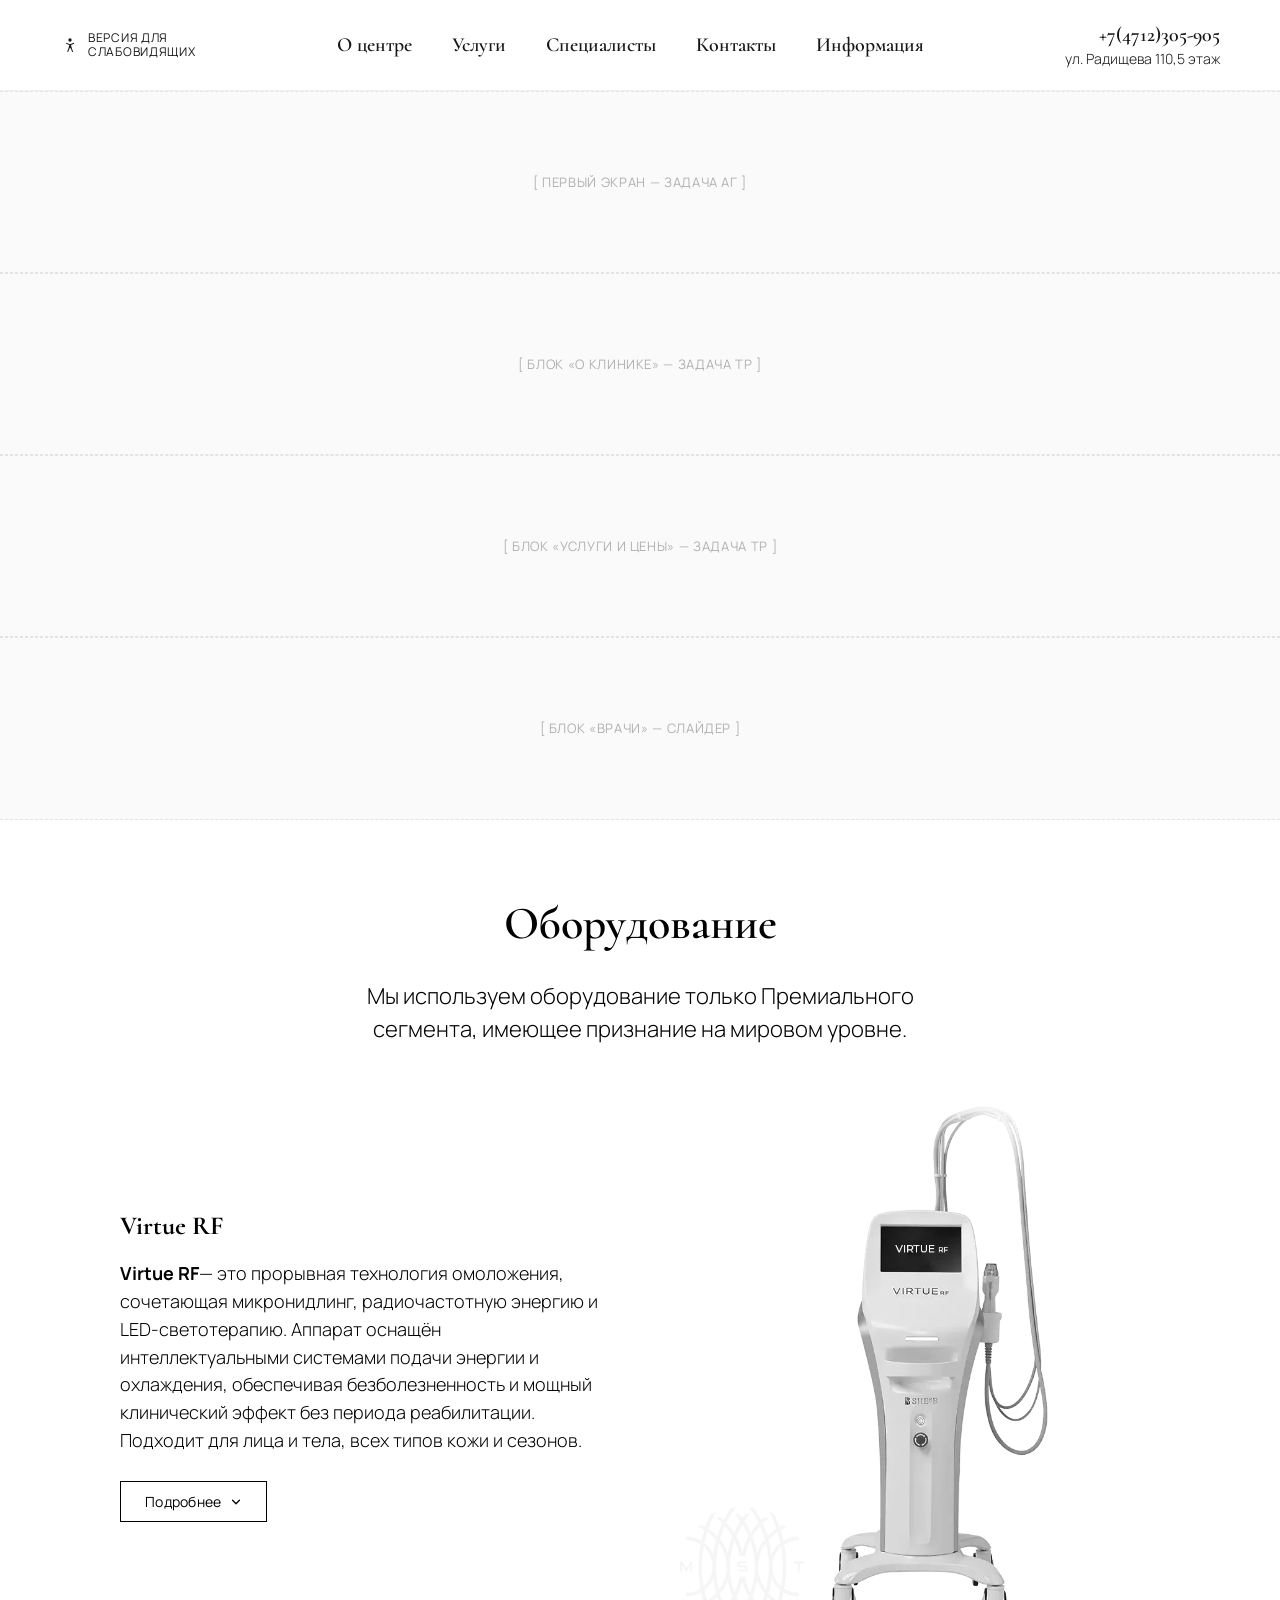
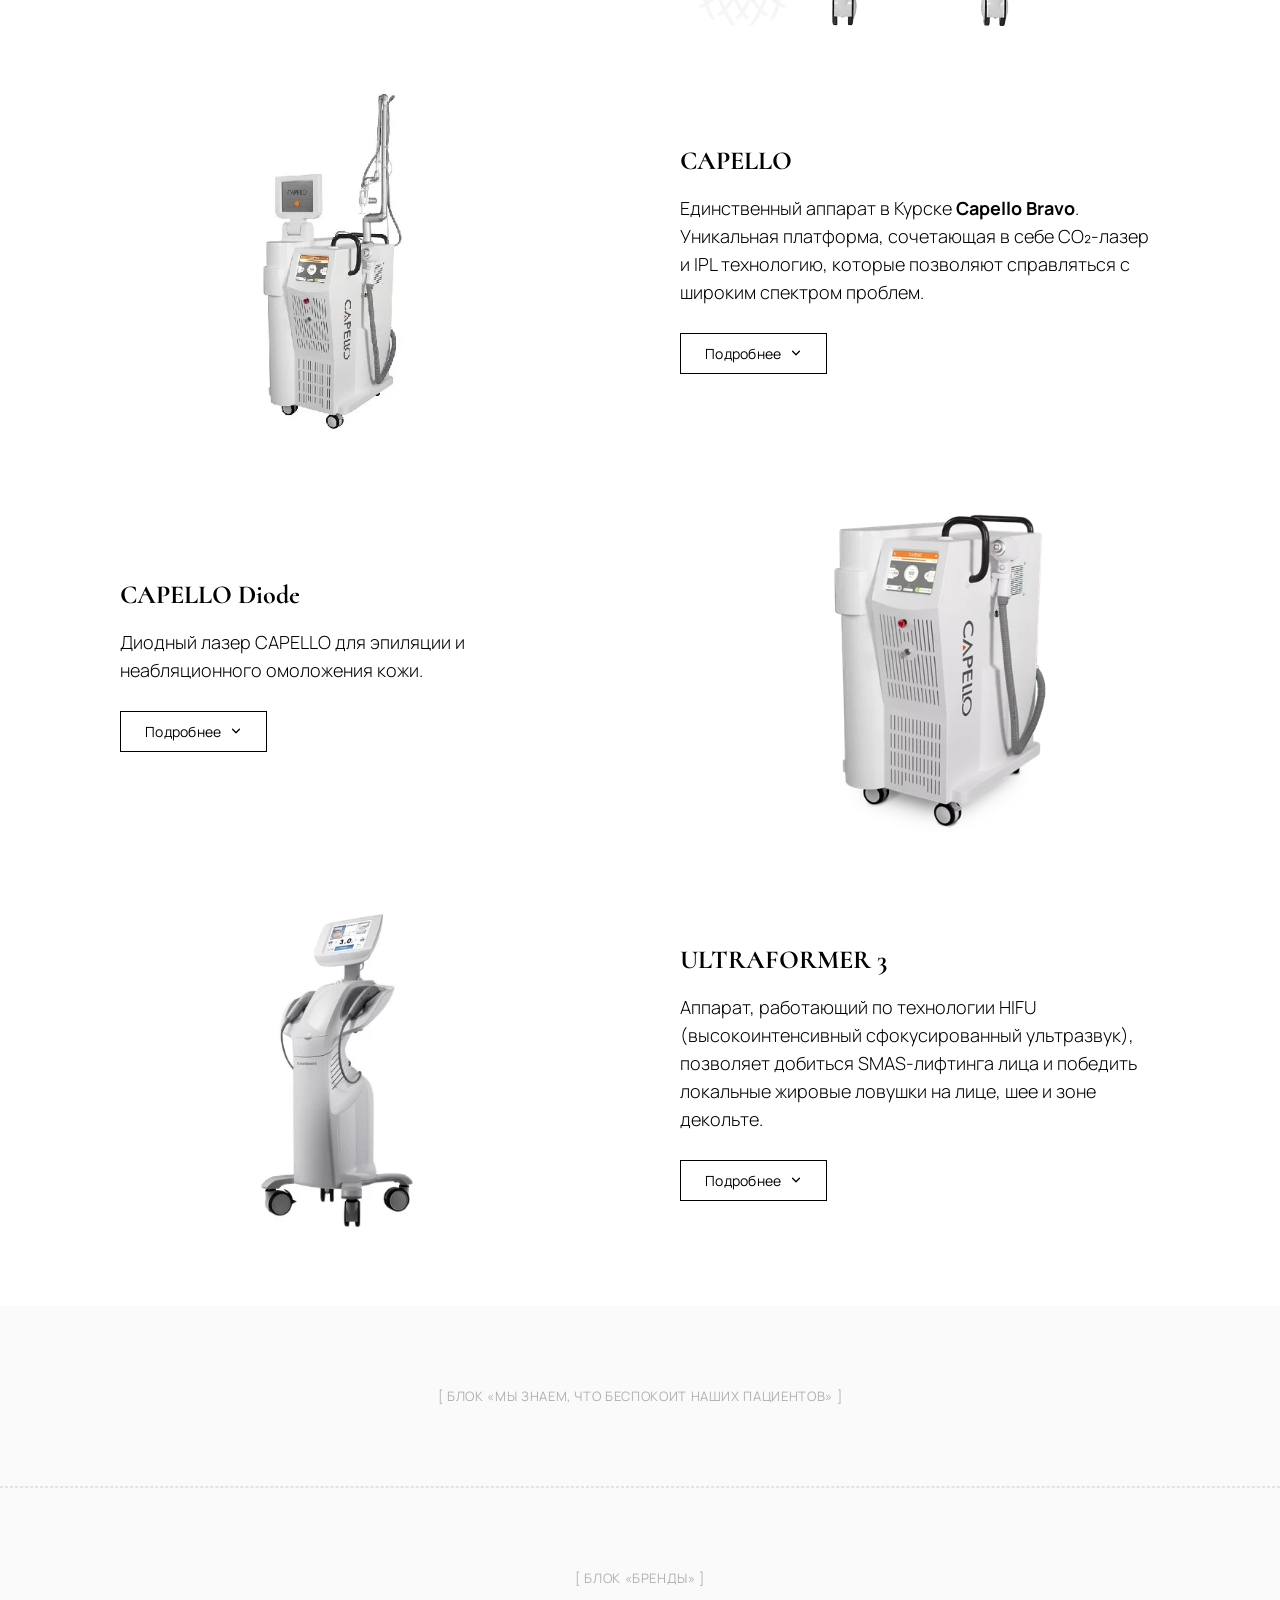
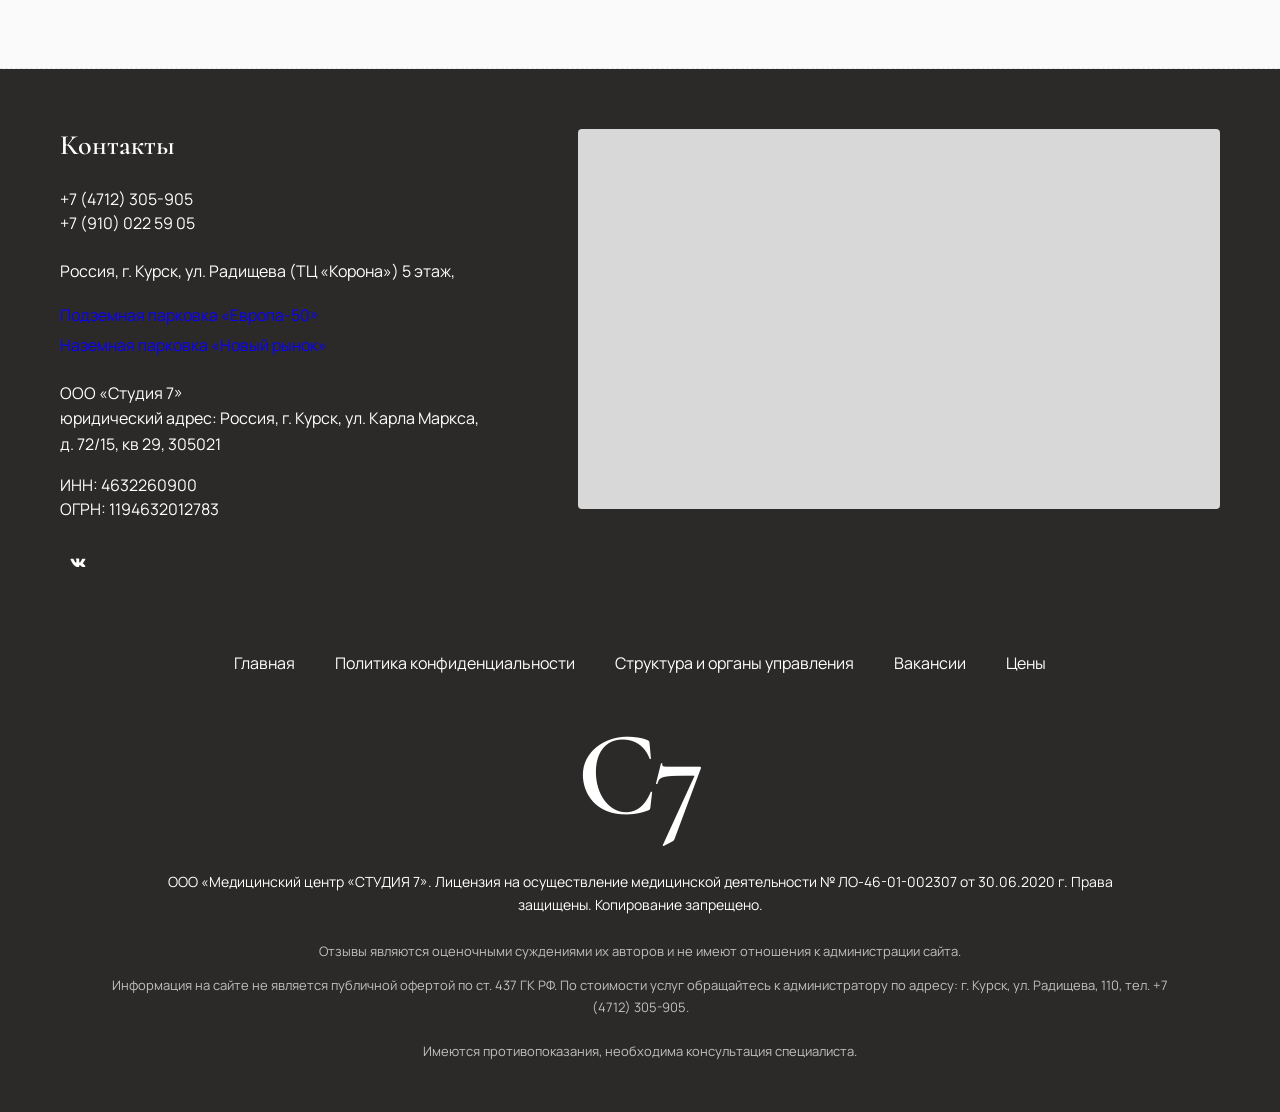
==== index.html @ c8d6f00e "S7" ====
<!DOCTYPE html>
<html lang="ru" class="no-js">
<head>
    <meta charset="UTF-8">
    <meta name="viewport" content="width=device-width, initial-scale=1.0">
    <title>S7 — клиника эстетической медицины в Курске</title>
    <meta name="description" content="Клиника эстетической медицины S7 в Курске. Современные технологии и оборудование премиум-класса.">

    <link rel="preconnect" href="https://fonts.googleapis.com">
    <link rel="preconnect" href="https://fonts.gstatic.com" crossorigin>
    <link href="https://fonts.googleapis.com/css2?family=Cormorant:wght@400;500;600;700&family=Manrope:wght@300;400;500;600;700&display=swap" rel="stylesheet">

    <link rel="stylesheet" href="css/style.css">
</head>
<body>

    <header class="site-header">
        <div class="container site-header__inner">
            <a href="#" class="site-header__access" aria-label="Версия для слабовидящих">
                <svg width="20" height="20" viewBox="0 0 24 24" fill="currentColor" aria-hidden="true"><circle cx="12" cy="6" r="2"/><path d="M7.4 9.4l4.6 1.6 4.6-1.6.4 1.2-3.8 1.4 1 4 1.6 4-1.2.4-1.7-4.4h-1.4l-1.7 4.4-1.2-.4 1.6-4 1-4-3.8-1.4z"/></svg>
                <span>Версия для<br>слабовидящих</span>
            </a>
            <nav class="site-header__nav" aria-label="Главное меню">
                <a href="#about">О центре</a>
                <a href="#services">Услуги</a>
                <a href="#doctors">Специалисты</a>
                <a href="#contacts">Контакты</a>
                <a href="#info">Информация</a>
            </nav>
            <div class="site-header__contact">
                <a href="tel:+74712305905" class="site-header__phone">+7(4712)305-905</a>
                <span class="site-header__address">ул. Радищева 110,5 этаж</span>
            </div>
        </div>
    </header>

    <main>

        <section class="placeholder" id="hero"><div class="container"><p class="placeholder__label">[ Первый экран — задача АГ ]</p></div></section>
        <section class="placeholder" id="about"><div class="container"><p class="placeholder__label">[ Блок «О клинике» — задача ТР ]</p></div></section>
        <section class="placeholder" id="services"><div class="container"><p class="placeholder__label">[ Блок «Услуги и цены» — задача ТР ]</p></div></section>
        <section class="placeholder" id="doctors"><div class="container"><p class="placeholder__label">[ Блок «Врачи» — слайдер ]</p></div></section>

        <!-- БЛОК «ОБОРУДОВАНИЕ» — карточки с индивидуальным сворачиванием -->
        <section class="equipment reveal" id="equipment" aria-labelledby="equipment-title">
            <div class="container">

                <div class="equipment__head reveal">
                    <h2 class="equipment__title" id="equipment-title">Оборудование</h2>
                    <p class="equipment__intro">Мы используем оборудование только Премиального сегмента, имеющее признание на мировом уровне.</p>
                </div>

                <div class="equipment__list">

                    <article class="equipment__card reveal">
                        <div class="equipment__card-text" data-collapsible>
                            <h3 class="equipment__card-title">Virtue RF</h3>

                            <p class="equipment__card-lead"><strong>Virtue RF</strong>— это прорывная технология омоложения, сочетающая микронидлинг, радиочастотную энергию и LED-светотерапию. Аппарат оснащён интеллектуальными системами подачи энергии и охлаждения, обеспечивая безболезненность и мощный клинический эффект без периода реабилитации. Подходит для лица и тела, всех типов кожи и сезонов.</p>

                            <div class="equipment__card-more" data-collapsible-body>
                                <p>Максимальный клинический эффект.</p>
                                <p>Максимально безопасная технология.</p>
                                <p>Максимальная точность доставки энергии.</p>
                                <p>Максимальный список показаний.</p>
                                <p>Синергия лучших запатентованных научных открытий от компании SHENB за 20 лет в области RF технологий:</p>
                                <p>• ACS (Усовершенствованная система охлаждения)</p>
                                <p>• IPRS (интегрированная импульсная радиочастотная система)</p>
                                <p>• IECS (интегрированная система управления энергопотреблением) • MDCS (Система контроля минимальной глубины)</p>
                                <p><strong>Гарантия безопасности и эффективности подтверждена сертификатами: FDA (США), СЕ (Европа), MFDS (Корея), МИНЗДРАВ РФ</strong></p>
                            </div>

                            <button type="button" class="equipment__card-toggle" data-collapsible-toggle aria-expanded="false">
                                <span class="equipment__card-toggle-label" data-toggle-label>Подробнее</span>
                                <svg class="equipment__card-toggle-icon" width="12" height="12" viewBox="0 0 14 14" aria-hidden="true">
                                    <path d="M3 5l4 4 4-4" fill="none" stroke="currentColor" stroke-width="1.5" stroke-linecap="round" stroke-linejoin="round"/>
                                </svg>
                            </button>
                        </div>
                        <div class="equipment__card-media">
                            <img src="assets/images/virtue-rf.webp" alt="Аппарат Virtue RF" loading="lazy" width="560" height="340">
                        </div>
                    </article>

                    <article class="equipment__card equipment__card--reverse reveal">
                        <div class="equipment__card-text" data-collapsible>
                            <h3 class="equipment__card-title">CAPELLO</h3>

                            <p class="equipment__card-lead">Единственный аппарат в Курске <strong>Capello Bravo</strong>. Уникальная платформа, сочетающая в себе CO₂-лазер и IPL технологию, которые позволяют справляться с широким спектром проблем.</p>

                            <div class="equipment__card-more" data-collapsible-body>
                                <p>CO₂-лазер применяется для решения проблем с растяжками на коже, рубцами и последствиями акне. На аппарате также выполняются процедуры безоперационной лазерной блефаропластики, глубокого омоложения кожи, удаления доброкачественных новообразований.</p>
                                <p>На системе IPL выполняется фотоомоложение, фотолечение сосудистых дефектов (удаление сосудов), удаление пигментации, лечение застойных постакне пятен.</p>
                                <p><strong>Лазер Capello Bravo</strong> прошёл клинические испытания, имеет Регистрационное Удостоверение Росздравнадзора РФ, а также сертификат соответствия РОСТ.</p>
                            </div>

                            <button type="button" class="equipment__card-toggle" data-collapsible-toggle aria-expanded="false">
                                <span class="equipment__card-toggle-label" data-toggle-label>Подробнее</span>
                                <svg class="equipment__card-toggle-icon" width="12" height="12" viewBox="0 0 14 14" aria-hidden="true">
                                    <path d="M3 5l4 4 4-4" fill="none" stroke="currentColor" stroke-width="1.5" stroke-linecap="round" stroke-linejoin="round"/>
                                </svg>
                            </button>
                        </div>
                        <div class="equipment__card-media">
                            <img src="assets/images/capello.webp" alt="Аппарат CAPELLO Bravo" loading="lazy" width="560" height="340">
                        </div>
                    </article>

                    <article class="equipment__card reveal">
                        <div class="equipment__card-text" data-collapsible>
                            <h3 class="equipment__card-title">CAPELLO Diode</h3>

                            <p class="equipment__card-lead">Диодный лазер CAPELLO для эпиляции и неабляционного омоложения кожи.</p>

                            <div class="equipment__card-more" data-collapsible-body>
                                <p>Диодный лазер CAPELLO Diode генерирует луч с длиной волны 808 нанометров — это считается оптимальным параметром для качественной эпиляции и деликатного лифтинга кожи. Терапия проходит безболезненно и обеспечивает длительный эффект, поэтому клиенты довольны и готовы повторно обратиться в клинику.</p>
                            </div>

                            <button type="button" class="equipment__card-toggle" data-collapsible-toggle aria-expanded="false">
                                <span class="equipment__card-toggle-label" data-toggle-label>Подробнее</span>
                                <svg class="equipment__card-toggle-icon" width="12" height="12" viewBox="0 0 14 14" aria-hidden="true">
                                    <path d="M3 5l4 4 4-4" fill="none" stroke="currentColor" stroke-width="1.5" stroke-linecap="round" stroke-linejoin="round"/>
                                </svg>
                            </button>
                        </div>
                        <div class="equipment__card-media">
                            <img src="assets/images/capello-diode.webp" alt="Аппарат CAPELLO Diode" loading="lazy" width="560" height="340">
                        </div>
                    </article>

                    <article class="equipment__card equipment__card--reverse reveal">
                        <div class="equipment__card-text" data-collapsible>
                            <h3 class="equipment__card-title">ULTRAFORMER 3</h3>

                            <p class="equipment__card-lead">Аппарат, работающий по технологии HIFU (высокоинтенсивный сфокусированный ультразвук), позволяет добиться SMAS-лифтинга лица и победить локальные жировые ловушки на лице, шее и зоне декольте.</p>

                            <div class="equipment__card-more" data-collapsible-body>
                                <p>Разглаживает глубокие морщины, приподнимает брови, убирает грыжи нижних век, сглаживает проявление носогубных складок, возвращает лицу тонус, уменьшает второй подбородок, рассасывает застойные инфильтративные рубцы постакне.</p>
                                <p>Аппарат одинаково востребован и в случаях, когда необходимо убрать лишнее, и когда нужно вернуть коже упругость.</p>
                                <p>Аппарат имеет Регистрационное удостоверение.</p>
                            </div>

                            <button type="button" class="equipment__card-toggle" data-collapsible-toggle aria-expanded="false">
                                <span class="equipment__card-toggle-label" data-toggle-label>Подробнее</span>
                                <svg class="equipment__card-toggle-icon" width="12" height="12" viewBox="0 0 14 14" aria-hidden="true">
                                    <path d="M3 5l4 4 4-4" fill="none" stroke="currentColor" stroke-width="1.5" stroke-linecap="round" stroke-linejoin="round"/>
                                </svg>
                            </button>
                        </div>
                        <div class="equipment__card-media">
                            <img src="assets/images/ultraformer-3.webp" alt="Аппарат ULTRAFORMER 3" loading="lazy" width="560" height="340">
                        </div>
                    </article>

                </div>
            </div>
        </section>

        <section class="placeholder" id="worries"><div class="container"><p class="placeholder__label">[ Блок «Мы знаем, что беспокоит наших пациентов» ]</p></div></section>
        <section class="placeholder" id="brands"><div class="container"><p class="placeholder__label">[ Блок «Бренды» ]</p></div></section>

    </main>

    <!-- FOOTER -->
    <footer class="footer reveal" id="contacts">

        <div class="footer__row-contacts">
            <div class="container">

                <div class="footer__col-info">
                    <h2 class="footer__col-title">Контакты</h2>

                    <div class="footer__phones">
                        <a href="tel:+74712305905">+7 (4712) 305-905</a>
                        <a href="tel:+79100225905">+7 (910) 022 59 05</a>
                    </div>

                    <address class="footer__address">
                        <p>Россия, г. Курск, ул. Радищева (ТЦ «Корона») 5 этаж,</p>
                    </address>

                    <ul class="footer__parking">
                        <li><a href="#">Подземная парковка «Европа-50»</a></li>
                        <li><a href="#">Наземная парковка «Новый рынок»</a></li>
                    </ul>

                    <div class="footer__legal-info">
                        <p>ООО «Студия 7»<br>юридический адрес: Россия, г. Курск, ул. Карла Маркса,<br>д. 72/15, кв 29, 305021</p>
                        <p class="footer__codes">ИНН: 4632260900<br>ОГРН: 1194632012783</p>
                    </div>

                    <ul class="footer__socials" aria-label="Социальные сети">
                        <li><a href="#" aria-label="ВКонтакте"><svg width="22" height="22" viewBox="0 0 24 24" fill="currentColor" aria-hidden="true"><path d="M12.785 16.241s.288-.032.435-.193c.135-.148.131-.425.131-.425s-.019-1.302.584-1.495c.594-.19 1.357 1.262 2.166 1.821.611.423 1.075.33 1.075.33l2.16-.03s1.131-.07.595-.961c-.044-.073-.313-.66-1.608-1.864-1.357-1.26-1.175-1.056.46-3.237.995-1.327 1.394-2.138 1.27-2.487-.119-.331-.851-.244-.851-.244l-2.435.015s-.181-.025-.314.055c-.131.078-.215.262-.215.262s-.385 1.027-.9 1.901c-1.084 1.842-1.518 1.94-1.696 1.825-.413-.267-.31-1.072-.31-1.643 0-1.788.272-2.534-.527-2.727-.265-.064-.46-.106-1.138-.113-.87-.009-1.605.003-2.022.207-.277.136-.49.439-.36.456.162.022.529.099.724.365.252.343.243 1.113.243 1.113s.144 2.114-.34 2.377c-.331.181-.785-.188-1.751-1.86-.495-.857-.869-1.804-.869-1.804s-.072-.176-.201-.27c-.156-.114-.374-.15-.374-.15l-2.314.015s-.347.01-.475.161c-.114.135-.009.413-.009.413s1.813 4.241 3.866 6.378c1.883 1.96 4.021 1.831 4.021 1.831h.969z"/></svg></a></li>
                    </ul>
                </div>

                <div class="footer__map">
                    <iframe src="https://yandex.ru/map-widget/v1/?ll=36.183%2C51.737&z=16&pt=36.183%2C51.737" title="Карта проезда к клинике S7" loading="lazy" allowfullscreen></iframe>
                </div>

            </div>
        </div>

        <div class="footer__row-meta">
            <div class="container">

                <nav class="footer__nav" aria-label="Подвал — навигация">
                    <a href="#">Главная</a>
                    <a href="#">Политика конфиденциальности</a>
                    <a href="#">Структура и органы управления</a>
                    <a href="#">Вакансии</a>
                    <a href="#services">Цены</a>
                </nav>

                <div class="footer__brand" aria-hidden="true">С7</div>

                <p class="footer__license">
                    ООО «Медицинский центр «СТУДИЯ 7». Лицензия на осуществление медицинской деятельности № ЛО-46-01-002307 от 30.06.2020 г. Права защищены. Копирование запрещено.
                </p>

                <div class="footer__disclaimer-block">
                    <p>Отзывы являются оценочными суждениями их авторов и не имеют отношения к администрации сайта.</p>
                    <p>Информация на сайте не является публичной офертой по ст. 437 ГК РФ. По стоимости услуг обращайтесь к администратору по адресу: г. Курск, ул. Радищева, 110, тел. +7 (4712) 305-905.</p>
                </div>

                <p class="footer__warning">Имеются противопоказания, необходима консультация специалиста.</p>

            </div>
        </div>

    </footer>

    <script src="js/main.js" defer></script>
</body>
</html>
---- css/style.css ----
/* ============================================================
   S7 Kursk — клиника эстетической медицины
   Стили блоков «Оборудование» и «Footer» — 1:1 с оригиналом s7-kursk.ru
   + общая база (reset, переменные, контейнер)
   ============================================================ */

/* ---------- 1. Переменные ---------- */

:root {
    /* Цвета — снято с оригинала */
    --color-bg:           #ffffff;
    --color-text:         #000000;
    --color-text-muted:   #4a4a4a;
    --color-link:         #0a00ff;          /* синие ссылки парковок */
    --color-footer-bg:    #2c2a29;          /* основной тон тёмного футера */
    --color-footer-text:  #ffffff;
    --color-footer-muted: rgba(255,255,255,.7);
    --color-footer-divider:rgba(255,255,255,.15);

    /* Типографика — две гарнитуры, как в Tilda
       serif: Cormorant для заголовков
       body: Manrope как замена тильдовского "Mediator" — оба
       гуманистические гротески с похожими пропорциями */
    --font-serif:  'Cormorant', 'Times New Roman', Times, serif;
    --font-body:   'Manrope', -apple-system, BlinkMacSystemFont, 'Segoe UI', Roboto, sans-serif;
    --font-sans:   'Manrope', -apple-system, BlinkMacSystemFont, 'Segoe UI', Roboto, sans-serif;

    /* Размеры */
    --container-max: 1200px;
    --container-pad: 20px;

    /* Анимации */
    --ease: cubic-bezier(.4, 0, .2, 1);
}

*,
*::before,
*::after { box-sizing: border-box; }

html { -webkit-text-size-adjust: 100%; scroll-behavior: smooth; }

body {
    margin: 0;
    font-family: var(--font-body);
    font-size: 16px;
    line-height: 1.55;
    color: var(--color-text);
    background: var(--color-bg);
    -webkit-font-smoothing: antialiased;
    -moz-osx-font-smoothing: grayscale;
}

img { max-width: 100%; height: auto; display: block; }
a   { color: inherit; text-decoration: none; transition: color .2s var(--ease); }
button { font-family: inherit; cursor: pointer; }
h1, h2, h3, h4 { margin: 0; }
p { margin: 0 0 1em; }
ul { list-style: none; padding: 0; margin: 0; }

.container {
    width: 100%;
    max-width: var(--container-max);
    margin: 0 auto;
    padding: 0 var(--container-pad);
}

/* ----- Появление контента при скролле (как у Tilda) ----- */
.reveal {
    opacity: 0;
    transform: translateY(40px);
    transition:
        opacity .9s var(--ease),
        transform .9s var(--ease);
    will-change: opacity, transform;
}
.reveal.is-visible {
    opacity: 1;
    transform: translateY(0);
}
/* Если JS не загрузился — показываем сразу */
.no-js .reveal { opacity: 1; transform: none; }

/* Заглушки для блоков команды */
.placeholder {
    padding: 80px 0;
    border-top: 1px dashed #e3e3e3;
    border-bottom: 1px dashed #e3e3e3;
    background: #fafafa;
}
.placeholder__label {
    margin: 0;
    text-align: center;
    color: #b0b0b0;
    font-size: 13px;
    letter-spacing: 0.05em;
    text-transform: uppercase;
}

/* Шапка-плейсхолдер — стилизована под s7-kursk.ru */
.site-header {
    background: #fff;
    border-bottom: 1px solid #f0f0f0;
}
.site-header__inner {
    display: flex;
    align-items: center;
    justify-content: space-between;
    height: 90px;
    gap: 24px;
}

/* «Версия для слабовидящих» */
.site-header__access {
    display: inline-flex;
    align-items: center;
    gap: 8px;
    flex-shrink: 0;
    font-family: var(--font-body);
    font-size: 12px;
    font-weight: 400;
    text-transform: uppercase;
    letter-spacing: 0.06em;
    color: #161616;
    line-height: 1.2;
}
.site-header__access svg { flex-shrink: 0; }
.site-header__access span { max-width: 110px; }
.site-header__access:hover { color: #555; }

/* Главное меню */
.site-header__nav {
    display: flex;
    gap: 40px;
    font-family: var(--font-serif);
    font-size: 20px;
    font-weight: 600;
    color: #161616;
}
.site-header__nav a {
    white-space: nowrap;
}
.site-header__nav a:hover { color: #555; }

/* Телефон + адрес справа */
.site-header__contact {
    display: flex;
    flex-direction: column;
    align-items: flex-end;
    text-align: right;
    line-height: 1.3;
    flex-shrink: 0;
}
.site-header__phone {
    font-family: var(--font-serif);
    font-size: 20px;
    font-weight: 600;
    color: #161616;
    white-space: nowrap;
}
.site-header__phone:hover { color: #555; }
.site-header__address {
    font-family: var(--font-body);
    font-size: 14px;
    font-weight: 300;
    color: #161616;
    margin-top: 2px;
    white-space: nowrap;
}

/* ============================================================
   БЛОК «ОБОРУДОВАНИЕ» — 1:1 с s7-kursk.ru
   ============================================================ */

.equipment {
    background: #fff;
    padding: 75px 0 30px;
}

/* Шапка блока: заголовок + интро */
.equipment__head {
    text-align: center;
    margin-bottom: 30px;
}

.equipment__title {
    font-family: var(--font-serif);
    font-weight: 600;
    font-size: 46px;
    line-height: 1.23;
    color: #000;
    margin: 0 0 28px;
}

.equipment__intro {
    font-family: var(--font-body);
    font-size: 22px;
    line-height: 33px;
    font-weight: 300;
    color: #000;
    max-width: 620px;
    margin: 0 auto;
}

/* Список карточек — обёртка, к которой применяется сворачивание */
.equipment__list {
    margin-top: 30px;
}

/* Карточка — две колонки 50/50, чередование */
.equipment__card {
    display: grid;
    grid-template-columns: 1fr 1fr;
    gap: 40px;
    align-items: center;
    max-width: 1160px;
    margin: 0 auto;
    padding: 30px 0;
}
.equipment__card--reverse .equipment__card-text { order: 2; }
.equipment__card--reverse .equipment__card-media { order: 1; }

.equipment__card-text {
    padding: 0 20px;
    /* Ширина текстовой колонки — как в оригинале (~520-540px). */
    max-width: 520px;
    width: 100%;
    justify-self: end;
}
.equipment__card--reverse .equipment__card-text {
    justify-self: start;
}

.equipment__card-media {
    padding: 0 20px;
    display: flex;
    justify-content: flex-start;
    align-items: center;
}
.equipment__card--reverse .equipment__card-media {
    justify-content: flex-end;
}

.equipment__card-media img {
    /* Картинка крупная, как в оригинале — занимает почти всю
       свою колонку, сохраняя естественные пропорции. */
    width: 100%;
    max-width: 540px;
    max-height: 600px;
    height: auto;
    object-fit: contain;
    display: block;
}

.equipment__card-title {
    font-family: var(--font-serif);
    font-weight: 700;
    font-size: 26px;
    line-height: 1.23;
    color: #000;
    margin: 0 0 18px;
}

.equipment__card-text p {
    font-family: var(--font-body);
    font-size: 18px;
    line-height: 27.9px;
    font-weight: 300;
    color: #000;
    margin: 0 0 8px;
}
/* Визуальный «воздух» между группами абзацев — как в оригинале */
.equipment__card-text .equipment__spacer {
    height: 22px;
    margin: 0;
    padding: 0;
}
.equipment__card-text p:last-child { margin-bottom: 0; }

.equipment__card-text strong { font-weight: 700; }

/* ----- Per-card сворачивание -----
   Каждая карточка имеет свой lead-параграф (виден всегда) и
   скрытый блок .equipment__card-more, который раскрывается
   своей кнопкой «Подробнее». */
.equipment__card-lead {
    font-family: var(--font-body);
    font-size: 18px;
    line-height: 27.9px;
    font-weight: 400;
    color: #000;
    margin: 0 0 14px;
}

.equipment__card-more {
    max-height: 0;
    opacity: 0;
    overflow: hidden;
    overflow-anchor: none;
    transition:
        max-height .7s cubic-bezier(.65, 0, .35, 1),
        opacity .5s ease-in-out;
}
.equipment__card-text.is-expanded .equipment__card-more {
    opacity: 1;
}
.equipment__list--expanded .equipment__collapsible {
    opacity: 1;
}

/* Per-card кнопка «Подробнее / Скрыть» — компактная, в стиле Tilda */
.equipment__card-toggle {
    display: inline-flex;
    align-items: center;
    gap: 8px;
    margin-top: 18px;
    padding: 10px 24px;
    font-family: var(--font-body);
    font-size: 14px;
    font-weight: 400;
    letter-spacing: 0.02em;
    color: #000;
    background: transparent;
    border: 1px solid #000;
    border-radius: 0;
    cursor: pointer;
    transition:
        background-color .25s var(--ease),
        color .25s var(--ease);
}
.equipment__card-toggle:hover {
    background: #000;
    color: #fff;
}
.equipment__card-toggle:focus-visible {
    outline: 2px solid #000;
    outline-offset: 3px;
}
.equipment__card-toggle-icon {
    transition: transform .35s var(--ease);
}
.equipment__card-toggle[aria-expanded="true"] .equipment__card-toggle-icon {
    transform: rotate(180deg);
}

/* Если JS не загрузился — раскрываем сразу */
.no-js .equipment__collapsible { max-height: none; opacity: 1; }
.no-js .equipment__toggle-wrap { display: none; }

/* ============================================================
   FOOTER — 1:1 с s7-kursk.ru
   ============================================================ */

.footer {
    background: var(--color-footer-bg);
    color: var(--color-footer-text);
    font-family: var(--font-body);
    font-size: 16px;
    line-height: 1.5;
}

/* ----- Уровень 1: контакты + карта ----- */
.footer__row-contacts {
    padding: 60px 0 40px;
}
.footer__row-contacts .container {
    display: grid;
    grid-template-columns: 5fr 7fr;
    gap: 60px;
    align-items: start;
}

.footer__col-title {
    font-family: var(--font-serif);
    font-weight: 600;
    font-size: 28px;
    line-height: 1.2;
    color: #fff;
    margin: 0 0 24px;
}

.footer__phones {
    margin: 0 0 24px;
    font-size: 16px;
    color: #fff;
}
.footer__phones a {
    display: block;
    color: #fff;
    line-height: 1.5;
}
.footer__phones a:hover { color: var(--color-footer-muted); }

.footer__address {
    font-style: normal;
    color: #fff;
    margin: 0 0 20px;
}
.footer__address p { margin: 0 0 14px; }

.footer__parking {
    margin: 0 0 24px;
    display: flex;
    flex-direction: column;
    gap: 6px;
}
.footer__parking a {
    color: var(--color-link);
    text-decoration: none;
}
.footer__parking a:hover { text-decoration: underline; }

.footer__legal-info {
    color: #fff;
    margin: 0 0 24px;
    line-height: 1.6;
}
.footer__legal-info p { margin: 0 0 16px; }
.footer__legal-info .footer__codes {
    line-height: 1.5;
}

.footer__socials {
    display: flex;
    gap: 12px;
    margin-top: 8px;
}
.footer__socials a {
    display: inline-flex;
    align-items: center;
    justify-content: center;
    width: 36px;
    height: 36px;
    color: #fff;
    transition: opacity .2s var(--ease);
}
.footer__socials a:hover { opacity: .7; }

/* Карта */
.footer__map {
    width: 100%;
    height: 380px;
    border-radius: 4px;
    overflow: hidden;
    background: #d8d8d8;
}
.footer__map iframe,
.footer__map img {
    width: 100%;
    height: 100%;
    border: 0;
    display: block;
    object-fit: cover;
}

/* ----- Уровень 2: навигация + логотип + лицензия ----- */
.footer__row-meta {
    padding: 30px 0 50px;
    text-align: center;
}

.footer__nav {
    display: flex;
    flex-wrap: wrap;
    justify-content: center;
    gap: 12px 40px;
    margin: 0 0 40px;
    font-size: 16px;
}
.footer__nav a {
    color: #fff;
}
.footer__nav a:hover { color: var(--color-footer-muted); }

.footer__brand {
    font-family: var(--font-serif);
    font-weight: 600;
    font-size: 120px;
    line-height: 1;
    color: #fff;
    margin: 30px 0 36px;
    letter-spacing: -0.02em;
}

.footer__license {
    max-width: 980px;
    margin: 0 auto 24px;
    font-size: 14px;
    line-height: 1.6;
    color: #fff;
}

.footer__disclaimer-block {
    max-width: 1080px;
    margin: 0 auto 24px;
    font-size: 13px;
    line-height: 1.7;
    color: var(--color-footer-muted);
}
.footer__disclaimer-block p { margin: 0 0 12px; }

.footer__warning {
    font-size: 13px;
    color: var(--color-footer-muted);
    margin: 0;
}

/* ============================================================
   АДАПТИВ — mobile ≤ 768px
   ============================================================ */

/* Плотный хедер на узком десктопе: уменьшаем шрифты и отступы,
   чтобы меню и контакты не уезжали и не обрезались. */
@media (max-width: 1200px) {
    .site-header__inner { gap: 16px; }
    .site-header__nav { gap: 24px; font-size: 17px; }
    .site-header__phone { font-size: 17px; }
    .site-header__address { font-size: 12px; }
}

@media (max-width: 1024px) {
    .equipment__title { font-size: 40px; }
    .equipment__card { gap: 24px; }
    .footer__row-contacts .container {
        grid-template-columns: 1fr;
        gap: 30px;
    }
    .footer__map { height: 320px; }

    /* Хедер: ещё компактнее, скрываем текст «версия для слабовидящих» */
    .site-header__access span { display: none; }
    .site-header__nav { gap: 18px; font-size: 15px; }
    .site-header__phone { font-size: 15px; }
}

@media (max-width: 768px) {

    :root { --container-pad: 16px; }

    /* Шапка — мобильная */
    .site-header__nav { display: none; }
    .site-header__access span { display: none; }
    .site-header__inner { height: 64px; gap: 12px; }
    .site-header__phone { font-size: 15px; }
    .site-header__address { font-size: 11px; }

    /* Оборудование */
    .equipment {
        padding: 50px 0 20px;
    }
    .equipment__title {
        font-size: 34px;
        margin-bottom: 20px;
    }
    .equipment__intro { font-size: 15px; }

    .equipment__card {
        grid-template-columns: 1fr;
        gap: 16px;
        padding: 24px 0;
    }
    /* На мобиле картинка всегда сверху, текст под ней — отменяем reverse */
    .equipment__card--reverse .equipment__card-text { order: 2; }
    .equipment__card--reverse .equipment__card-media { order: 1; }
    .equipment__card .equipment__card-text { order: 2; }
    .equipment__card .equipment__card-media { order: 1; }

    .equipment__card-text,
    .equipment__card-media { padding: 0; }

    .equipment__card-title { font-size: 22px; }

    .equipment__toggle-wrap { margin-top: 28px; }
    .equipment__toggle { width: 100%; justify-content: center; }

    /* Footer */
    .footer__row-contacts {
        padding: 40px 0 24px;
    }
    .footer__col-title { font-size: 24px; margin-bottom: 18px; }
    .footer__map { height: 260px; }

    .footer__row-meta {
        padding: 24px 0 40px;
    }
    .footer__nav {
        flex-direction: column;
        gap: 14px;
        margin-bottom: 28px;
        font-size: 15px;
    }
    .footer__brand {
        font-size: 80px;
        margin: 16px 0 24px;
    }
    .footer__license,
    .footer__disclaimer-block { font-size: 12px; padding: 0 4px; }
}
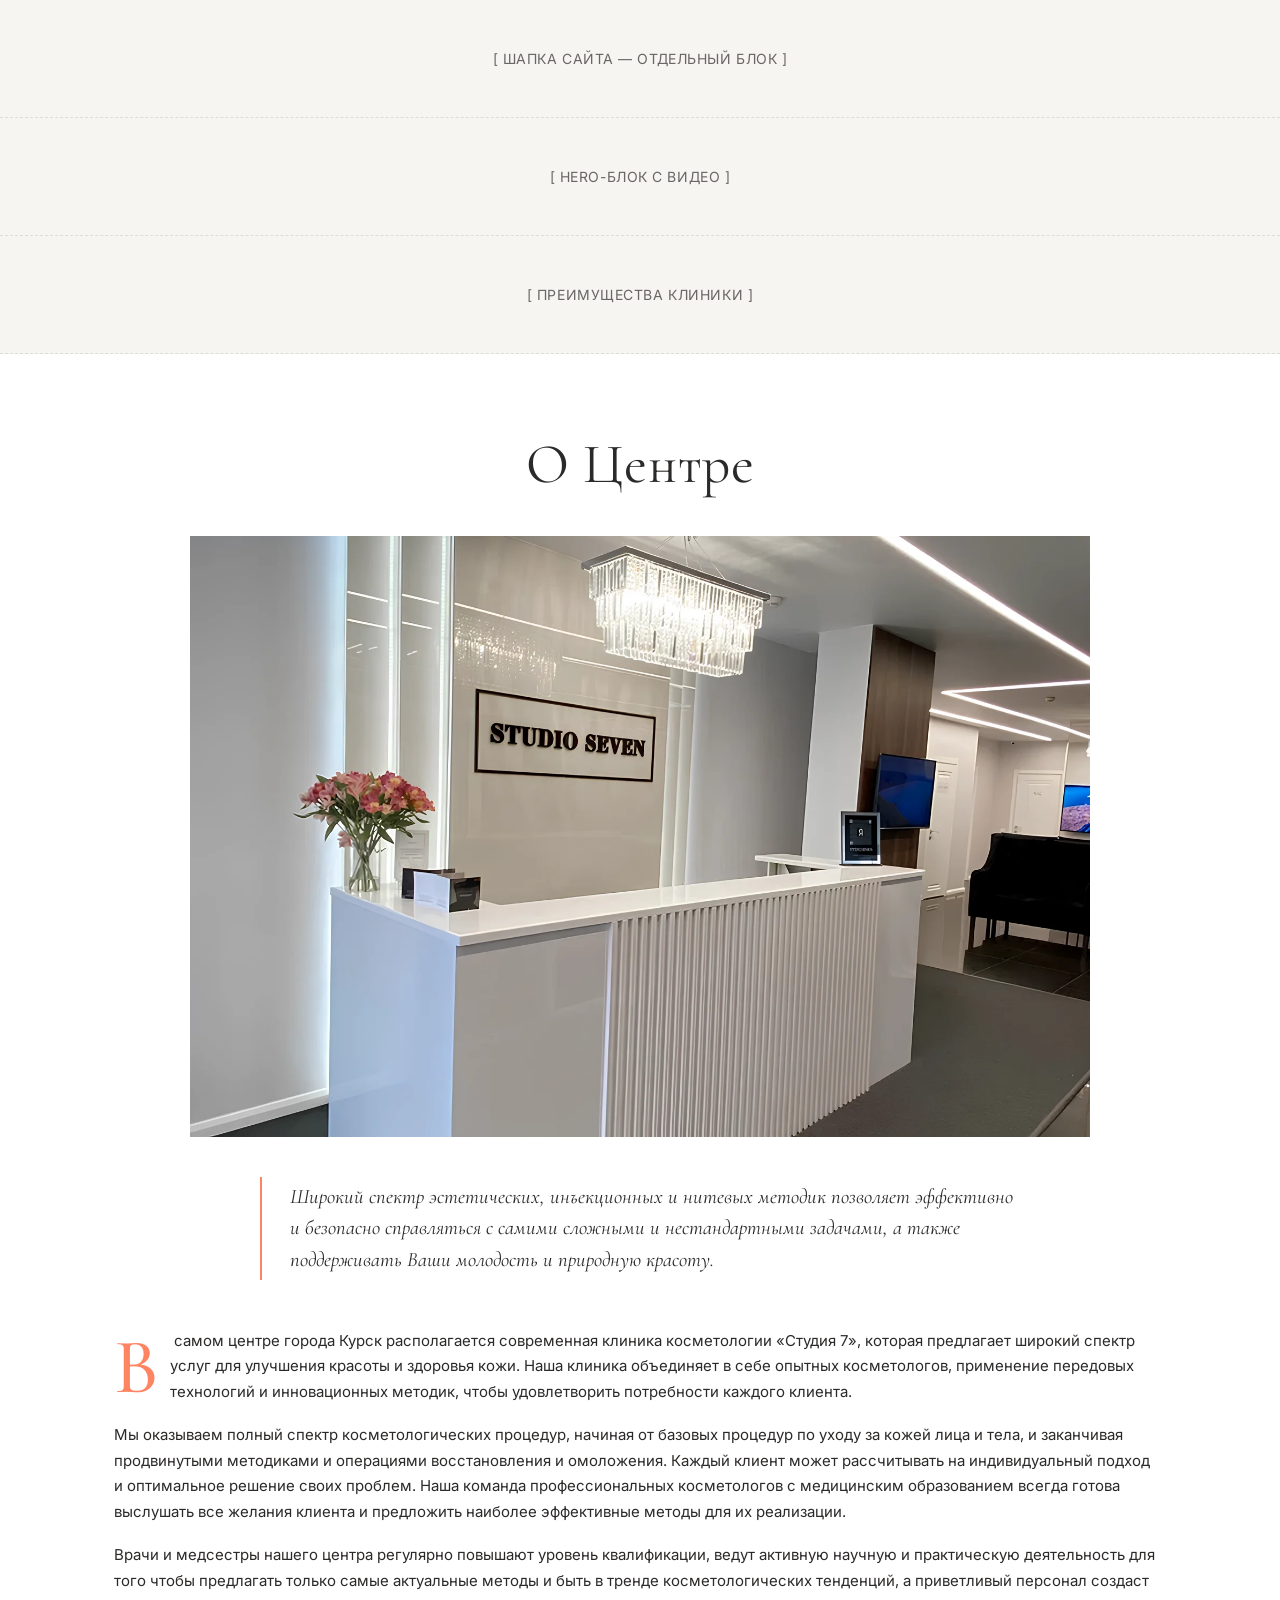
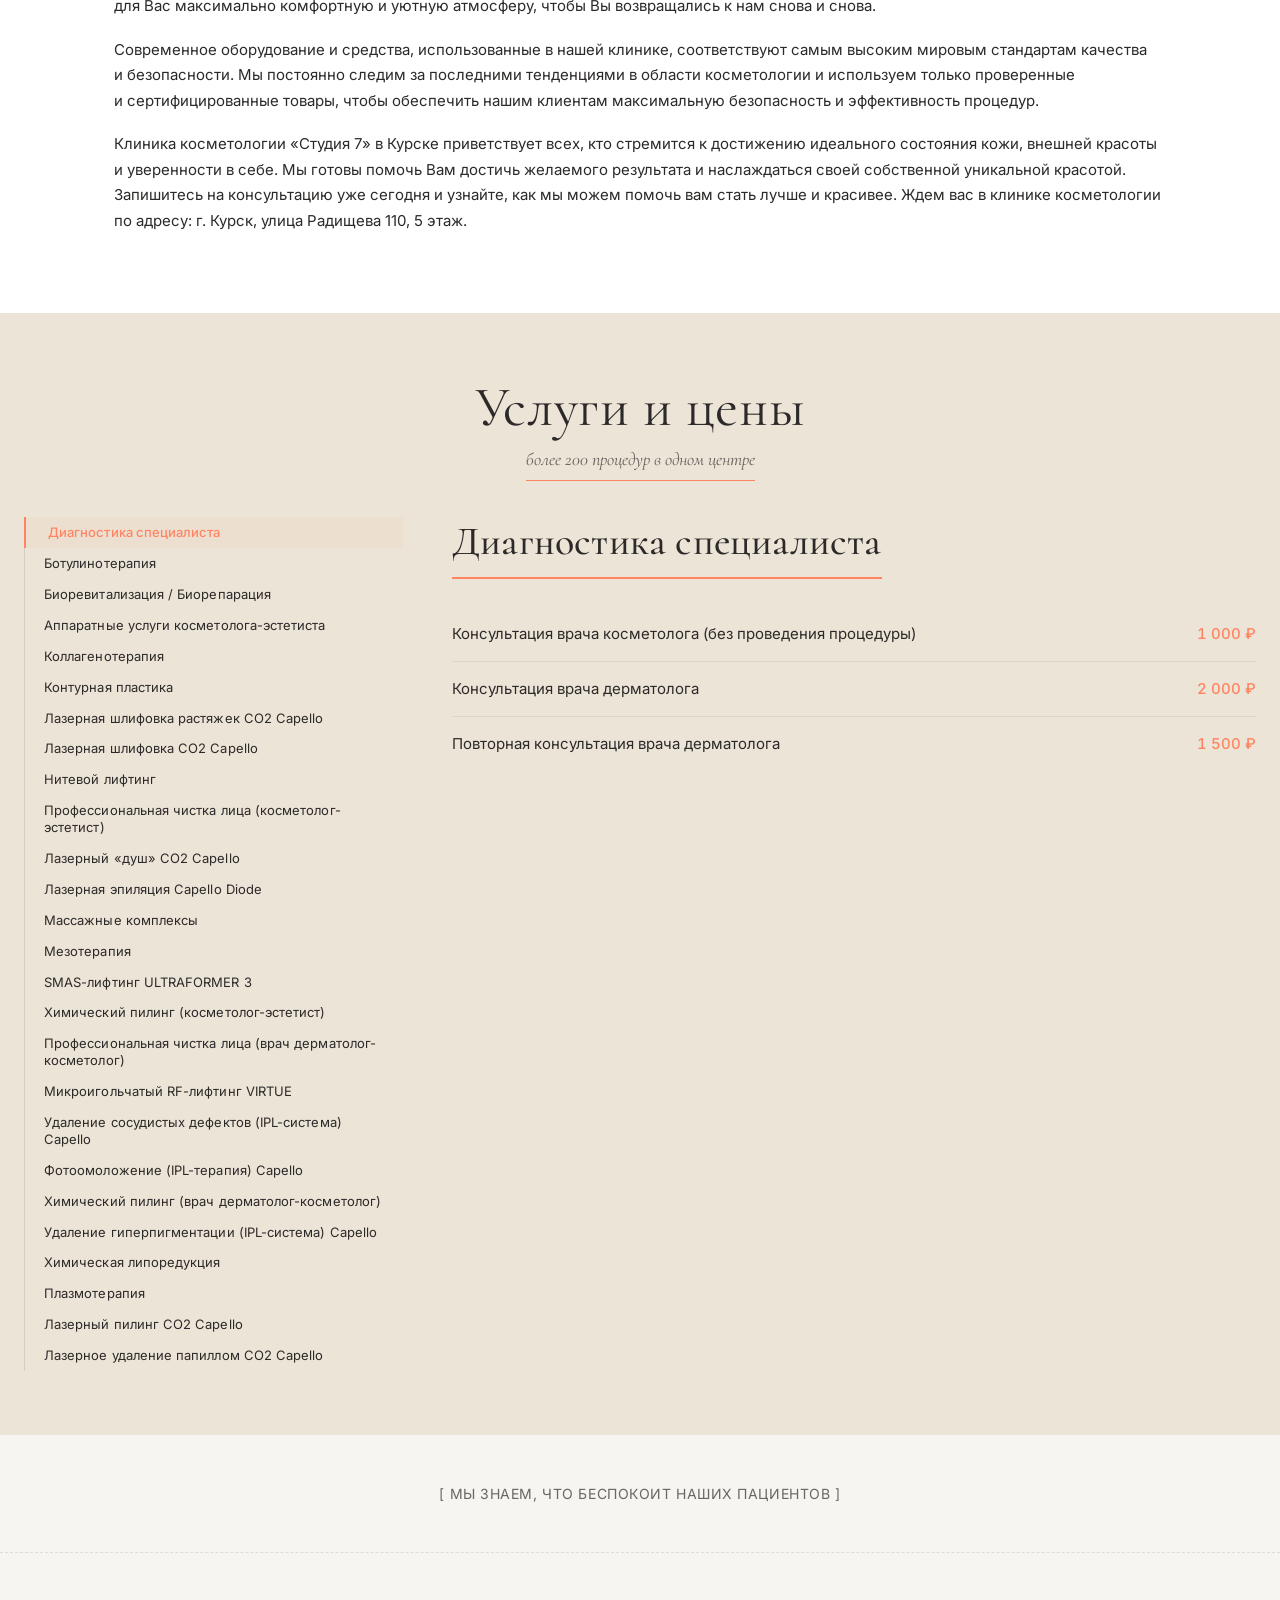
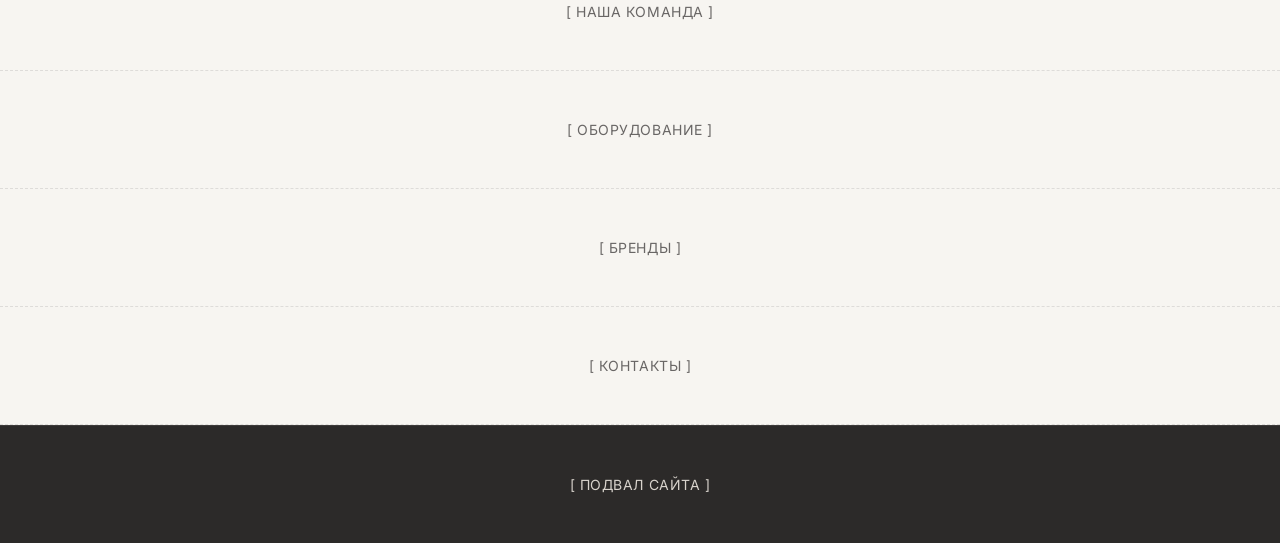
==== commit fd810eea: "feat: блоки 'Услуги и цены' и 'О Центре'" ====
--- a/index.html
+++ b/index.html
@@ -1,235 +1,1184 @@
 <!DOCTYPE html>
-<html lang="ru" class="no-js">
+<html lang="ru">
 <head>
-    <meta charset="UTF-8">
-    <meta name="viewport" content="width=device-width, initial-scale=1.0">
-    <title>S7 — клиника эстетической медицины в Курске</title>
-    <meta name="description" content="Клиника эстетической медицины S7 в Курске. Современные технологии и оборудование премиум-класса.">
-
-    <link rel="preconnect" href="https://fonts.googleapis.com">
-    <link rel="preconnect" href="https://fonts.gstatic.com" crossorigin>
-    <link href="https://fonts.googleapis.com/css2?family=Cormorant:wght@400;500;600;700&family=Manrope:wght@300;400;500;600;700&display=swap" rel="stylesheet">
-
-    <link rel="stylesheet" href="css/style.css">
+  <meta charset="UTF-8">
+  <meta name="viewport" content="width=device-width, initial-scale=1.0">
+  <title>Клиника эстетической косметологии «Студия 7» — услуги и цены</title>
+  <meta name="description" content="Клиника эстетической медицины Студия 7 в Курске. Полный спектр косметологических услуг и цен на них.">
+
+  <!-- Шрифты: Inter (текст) + Cormorant (заголовки, как на оригинале) -->
+  <link rel="preconnect" href="https://fonts.googleapis.com">
+  <link rel="preconnect" href="https://fonts.gstatic.com" crossorigin>
+  <link href="https://fonts.googleapis.com/css2?family=Cormorant:wght@400;500;600&family=Inter:wght@300;400;500;600&display=swap&subset=cyrillic,latin" rel="stylesheet">
+
+  <link rel="stylesheet" href="css/style.css">
 </head>
 <body>
 
-    <header class="site-header">
-        <div class="container site-header__inner">
-            <a href="#" class="site-header__access" aria-label="Версия для слабовидящих">
-                <svg width="20" height="20" viewBox="0 0 24 24" fill="currentColor" aria-hidden="true"><circle cx="12" cy="6" r="2"/><path d="M7.4 9.4l4.6 1.6 4.6-1.6.4 1.2-3.8 1.4 1 4 1.6 4-1.2.4-1.7-4.4h-1.4l-1.7 4.4-1.2-.4 1.6-4 1-4-3.8-1.4z"/></svg>
-                <span>Версия для<br>слабовидящих</span>
-            </a>
-            <nav class="site-header__nav" aria-label="Главное меню">
-                <a href="#about">О центре</a>
-                <a href="#services">Услуги</a>
-                <a href="#doctors">Специалисты</a>
-                <a href="#contacts">Контакты</a>
-                <a href="#info">Информация</a>
-            </nav>
-            <div class="site-header__contact">
-                <a href="tel:+74712305905" class="site-header__phone">+7(4712)305-905</a>
-                <span class="site-header__address">ул. Радищева 110,5 этаж</span>
+  <!--
+    ========================================================
+      ЗАГЛУШКИ для блоков, которые делают сокурсники
+      (header, hero, о центре, врачи и т.д.)
+      Финальная версия — заменить на готовые блоки.
+    ========================================================
+  -->
+  <header class="placeholder">[ Шапка сайта — отдельный блок ]</header>
+  <section class="placeholder">[ Hero-блок с видео ]</section>
+  <section class="placeholder">[ Преимущества клиники ]</section>
+
+  <!--
+    ========================================================
+      БЛОК «О ЦЕНТРЕ»
+      Текст и фото — с оригинального сайта.
+      ТЗ отдельных требований не предъявляет — верстаем
+      по референсу с учётом общих правил (БЭМ, Inter, адаптив).
+    ========================================================
+  -->
+  <section class="about" id="about" aria-labelledby="about-title">
+    <div class="about__container">
+
+      <h2 class="about__title" id="about-title">О Центре</h2>
+
+      <figure class="about__media">
+        <img
+          class="about__image"
+          src="assets/images/clinic-interior.webp"
+          alt="Интерьер клиники Студия 7: ресепшн с люстрой"
+          loading="lazy"
+          width="1600"
+          height="1067"
+        >
+      </figure>
+
+      <p class="about__lead">
+        Широкий спектр эстетических, инъекционных и&nbsp;нитевых методик
+        позволяет эффективно и&nbsp;безопасно справляться с&nbsp;самими
+        сложными и&nbsp;нестандартными задачами, а&nbsp;также поддерживать
+        Ваши молодость и&nbsp;природную красоту.
+      </p>
+
+      <div class="about__text">
+        <p>В&nbsp;самом центре города Курск располагается современная клиника
+          косметологии «Студия 7», которая предлагает широкий спектр услуг
+          для улучшения красоты и&nbsp;здоровья кожи. Наша клиника объединяет
+          в&nbsp;себе опытных косметологов, применение передовых технологий
+          и&nbsp;инновационных методик, чтобы удовлетворить потребности
+          каждого клиента.</p>
+
+        <p>Мы&nbsp;оказываем полный спектр косметологических процедур, начиная
+          от&nbsp;базовых процедур по&nbsp;уходу за&nbsp;кожей лица и&nbsp;тела,
+          и&nbsp;заканчивая продвинутыми методиками и&nbsp;операциями
+          восстановления и&nbsp;омоложения. Каждый клиент может рассчитывать
+          на&nbsp;индивидуальный подход и&nbsp;оптимальное решение своих
+          проблем. Наша команда профессиональных косметологов с&nbsp;медицинским
+          образованием всегда готова выслушать все желания клиента
+          и&nbsp;предложить наиболее эффективные методы для их&nbsp;реализации.</p>
+
+        <p>Врачи и&nbsp;медсестры нашего центра регулярно повышают уровень
+          квалификации, ведут активную научную и&nbsp;практическую деятельность
+          для того чтобы предлагать только самые актуальные методы
+          и&nbsp;быть в&nbsp;тренде косметологических тенденций,
+          а&nbsp;приветливый персонал создаст для Вас максимально
+          комфортную и&nbsp;уютную атмосферу, чтобы Вы&nbsp;возвращались
+          к&nbsp;нам снова и&nbsp;снова.</p>
+
+        <p>Современное оборудование и&nbsp;средства, использованные
+          в&nbsp;нашей клинике, соответствуют самым высоким мировым стандартам
+          качества и&nbsp;безопасности. Мы&nbsp;постоянно следим
+          за&nbsp;последними тенденциями в&nbsp;области косметологии
+          и&nbsp;используем только проверенные и&nbsp;сертифицированные
+          товары, чтобы обеспечить нашим клиентам максимальную безопасность
+          и&nbsp;эффективность процедур.</p>
+
+        <p>Клиника косметологии «Студия 7» в&nbsp;Курске приветствует всех,
+          кто стремится к&nbsp;достижению идеального состояния кожи, внешней
+          красоты и&nbsp;уверенности в&nbsp;себе. Мы&nbsp;готовы помочь Вам
+          достичь желаемого результата и&nbsp;наслаждаться своей собственной
+          уникальной красотой. Запишитесь на&nbsp;консультацию уже сегодня
+          и&nbsp;узнайте, как мы&nbsp;можем помочь вам стать лучше
+          и&nbsp;красивее. Ждем вас в&nbsp;клинике косметологии по&nbsp;адресу:
+          г.&nbsp;Курск, улица Радищева 110, 5 этаж.</p>
+      </div>
+
+    </div>
+  </section>
+
+  <!--
+    ========================================================
+      БЛОК «УСЛУГИ И ЦЕНЫ» — ОСНОВНАЯ ЗАДАЧА ХАКАТОНА
+    ========================================================
+  -->
+  <main>
+    <section class="services" id="services" aria-labelledby="services-title">
+      <div class="services__container">
+
+        <h2 class="services__title" id="services-title">Услуги и цены</h2>
+        <div class="services__title-block">
+          <p class="services__subtitle">более 200 процедур в одном центре</p>
+          <hr class="services__title-divider" aria-hidden="true">
+        </div>
+
+        <div class="services__layout">
+
+          <!-- Sidebar: вертикальный список категорий (видим на desktop) -->
+          <nav class="services__nav" aria-label="Категории услуг">
+            <ul class="services__nav-list" role="tablist">
+        <li class="services__nav-item">
+          <button type="button" class="services__tab services__tab--active" data-category="cat-1" aria-selected="true">Диагностика специалиста</button>
+        </li>
+        <li class="services__nav-item">
+          <button type="button" class="services__tab" data-category="cat-2" aria-selected="false">Ботулинотерапия</button>
+        </li>
+        <li class="services__nav-item">
+          <button type="button" class="services__tab" data-category="cat-3" aria-selected="false">Биоревитализация / Биорепарация</button>
+        </li>
+        <li class="services__nav-item">
+          <button type="button" class="services__tab" data-category="cat-4" aria-selected="false">Аппаратные услуги косметолога-эстетиста</button>
+        </li>
+        <li class="services__nav-item">
+          <button type="button" class="services__tab" data-category="cat-5" aria-selected="false">Коллагенотерапия</button>
+        </li>
+        <li class="services__nav-item">
+          <button type="button" class="services__tab" data-category="cat-6" aria-selected="false">Контурная пластика</button>
+        </li>
+        <li class="services__nav-item">
+          <button type="button" class="services__tab" data-category="cat-7" aria-selected="false">Лазерная шлифовка растяжек CO2 Capello</button>
+        </li>
+        <li class="services__nav-item">
+          <button type="button" class="services__tab" data-category="cat-8" aria-selected="false">Лазерная шлифовка CO2 Capello</button>
+        </li>
+        <li class="services__nav-item">
+          <button type="button" class="services__tab" data-category="cat-9" aria-selected="false">Нитевой лифтинг</button>
+        </li>
+        <li class="services__nav-item">
+          <button type="button" class="services__tab" data-category="cat-10" aria-selected="false">Профессиональная чистка лица (косметолог-эстетист)</button>
+        </li>
+        <li class="services__nav-item">
+          <button type="button" class="services__tab" data-category="cat-11" aria-selected="false">Лазерный «душ» CO2 Capello</button>
+        </li>
+        <li class="services__nav-item">
+          <button type="button" class="services__tab" data-category="cat-12" aria-selected="false">Лазерная эпиляция Capello Diode</button>
+        </li>
+        <li class="services__nav-item">
+          <button type="button" class="services__tab" data-category="cat-13" aria-selected="false">Массажные комплексы</button>
+        </li>
+        <li class="services__nav-item">
+          <button type="button" class="services__tab" data-category="cat-14" aria-selected="false">Мезотерапия</button>
+        </li>
+        <li class="services__nav-item">
+          <button type="button" class="services__tab" data-category="cat-15" aria-selected="false">SMAS-лифтинг ULTRAFORMER 3</button>
+        </li>
+        <li class="services__nav-item">
+          <button type="button" class="services__tab" data-category="cat-16" aria-selected="false">Химический пилинг (косметолог-эстетист)</button>
+        </li>
+        <li class="services__nav-item">
+          <button type="button" class="services__tab" data-category="cat-17" aria-selected="false">Профессиональная чистка лица (врач дерматолог-косметолог)</button>
+        </li>
+        <li class="services__nav-item">
+          <button type="button" class="services__tab" data-category="cat-18" aria-selected="false">Микроигольчатый RF-лифтинг VIRTUE</button>
+        </li>
+        <li class="services__nav-item">
+          <button type="button" class="services__tab" data-category="cat-19" aria-selected="false">Удаление сосудистых дефектов (IPL-система) Capello</button>
+        </li>
+        <li class="services__nav-item">
+          <button type="button" class="services__tab" data-category="cat-20" aria-selected="false">Фотоомоложение (IPL-терапия) Capello</button>
+        </li>
+        <li class="services__nav-item">
+          <button type="button" class="services__tab" data-category="cat-21" aria-selected="false">Химический пилинг (врач дерматолог-косметолог)</button>
+        </li>
+        <li class="services__nav-item">
+          <button type="button" class="services__tab" data-category="cat-22" aria-selected="false">Удаление гиперпигментации (IPL-система) Capello</button>
+        </li>
+        <li class="services__nav-item">
+          <button type="button" class="services__tab" data-category="cat-23" aria-selected="false">Химическая липоредукция</button>
+        </li>
+        <li class="services__nav-item">
+          <button type="button" class="services__tab" data-category="cat-24" aria-selected="false">Плазмотерапия</button>
+        </li>
+        <li class="services__nav-item">
+          <button type="button" class="services__tab" data-category="cat-25" aria-selected="false">Лазерный пилинг CO2 Capello</button>
+        </li>
+        <li class="services__nav-item">
+          <button type="button" class="services__tab" data-category="cat-26" aria-selected="false">Лазерное удаление папиллом CO2 Capello</button>
+        </li>
+            </ul>
+          </nav>
+
+          <!-- Зона просмотра: панели категорий + мобильная навигация -->
+          <div class="services__viewer">
+
+            <!-- Мобильная панель: стрелки + название текущей категории -->
+            <div class="services__mobile-bar">
+              <button type="button" class="services__arrow services__arrow--prev" aria-label="Предыдущая категория">
+                <svg viewBox="0 0 24 24" aria-hidden="true">
+                  <path d="M15 6l-6 6 6 6" stroke-linecap="round" stroke-linejoin="round"/>
+                </svg>
+              </button>
+              <span class="services__mobile-category" aria-live="polite"></span>
+              <button type="button" class="services__arrow services__arrow--next" aria-label="Следующая категория">
+                <svg viewBox="0 0 24 24" aria-hidden="true">
+                  <path d="M9 6l6 6-6 6" stroke-linecap="round" stroke-linejoin="round"/>
+                </svg>
+              </button>
             </div>
+
+            <!-- Панели — по одной на категорию -->
+            <div class="services__panels">
+        <article class="services__panel services__panel--active" data-category="cat-1">
+          <h3 class="services__panel-title">Диагностика специалиста</h3>
+          <ul class="services__items">
+            <li class="services__item">
+              <span class="services__item-name">Консультация врача косметолога (без проведения процедуры)</span>
+              <span class="services__item-price">1 000&nbsp;₽</span>
+            </li>
+            <li class="services__item">
+              <span class="services__item-name">Консультация врача дерматолога</span>
+              <span class="services__item-price">2 000&nbsp;₽</span>
+            </li>
+            <li class="services__item">
+              <span class="services__item-name">Повторная консультация врача дерматолога</span>
+              <span class="services__item-price">1 500&nbsp;₽</span>
+            </li>
+          </ul>
+        </article>
+        <article class="services__panel" data-category="cat-2">
+          <h3 class="services__panel-title">Ботулинотерапия</h3>
+          <ul class="services__items">
+            <li class="services__item">
+              <span class="services__item-name">Диспорт (1 единица)</span>
+              <span class="services__item-price">140&nbsp;₽</span>
+            </li>
+            <li class="services__item">
+              <span class="services__item-name">Ксеомин (1 единица)</span>
+              <span class="services__item-price">320&nbsp;₽</span>
+            </li>
+            <li class="services__item">
+              <span class="services__item-name">Релатокс (1 единица)</span>
+              <span class="services__item-price">320&nbsp;₽</span>
+            </li>
+            <li class="services__item">
+              <span class="services__item-name">Лечение гипергидроза «Диспорт»</span>
+              <span class="services__item-price">17 000&nbsp;₽</span>
+            </li>
+            <li class="services__item">
+              <span class="services__item-name">Лечение гипергидроза «Ксеомин»</span>
+              <span class="services__item-price">20 000&nbsp;₽</span>
+            </li>
+            <li class="services__item">
+              <span class="services__item-name">Лечение гипергидроза «Релатокс»</span>
+              <span class="services__item-price">20 000&nbsp;₽</span>
+            </li>
+          </ul>
+        </article>
+        <article class="services__panel" data-category="cat-3">
+          <h3 class="services__panel-title">Биоревитализация / Биорепарация</h3>
+          <ul class="services__items">
+            <li class="services__item">
+              <span class="services__item-name">Femegyl R 1,5 мл</span>
+              <span class="services__item-price">8 000&nbsp;₽</span>
+            </li>
+            <li class="services__item">
+              <span class="services__item-name">Femegyl R 3 мл</span>
+              <span class="services__item-price">10 000&nbsp;₽</span>
+            </li>
+            <li class="services__item">
+              <span class="services__item-name">Femegyl R (глаза) 0,5 мл</span>
+              <span class="services__item-price">4 000&nbsp;₽</span>
+            </li>
+            <li class="services__item">
+              <span class="services__item-name">Filorga NCTF 135 HA 1,5 мл</span>
+              <span class="services__item-price">8 500&nbsp;₽</span>
+            </li>
+            <li class="services__item">
+              <span class="services__item-name">Filorga NCTF 135 HA 3 мл</span>
+              <span class="services__item-price">12 000&nbsp;₽</span>
+            </li>
+            <li class="services__item">
+              <span class="services__item-name">Filorga NCTF 135 HA (глаза) 0,5 мл</span>
+              <span class="services__item-price">4 200&nbsp;₽</span>
+            </li>
+            <li class="services__item">
+              <span class="services__item-name">Novacutan Ybio</span>
+              <span class="services__item-price">14 500&nbsp;₽</span>
+            </li>
+            <li class="services__item">
+              <span class="services__item-name">Novacutan Sbio</span>
+              <span class="services__item-price">14 500&nbsp;₽</span>
+            </li>
+            <li class="services__item">
+              <span class="services__item-name">Novacutan Ybio + Sbio</span>
+              <span class="services__item-price">26 000&nbsp;₽</span>
+            </li>
+            <li class="services__item">
+              <span class="services__item-name">MesoXantin F199</span>
+              <span class="services__item-price">16 000&nbsp;₽</span>
+            </li>
+            <li class="services__item">
+              <span class="services__item-name">MesoWharton P199</span>
+              <span class="services__item-price">16 000&nbsp;₽</span>
+            </li>
+            <li class="services__item">
+              <span class="services__item-name">Biogel T Line 2,2 мл</span>
+              <span class="services__item-price">14 000&nbsp;₽</span>
+            </li>
+            <li class="services__item">
+              <span class="services__item-name">Plinest 2 мл</span>
+              <span class="services__item-price">16 000&nbsp;₽</span>
+            </li>
+            <li class="services__item">
+              <span class="services__item-name">MiraLine Hydro 2 мл</span>
+              <span class="services__item-price">10 600&nbsp;₽</span>
+            </li>
+            <li class="services__item">
+              <span class="services__item-name">Neauvia Hydro Deluxe 2,5 мл</span>
+              <span class="services__item-price">15 000&nbsp;₽</span>
+            </li>
+            <li class="services__item">
+              <span class="services__item-name">Биоревитализация шеи</span>
+              <span class="services__item-price">8 000&nbsp;₽</span>
+            </li>
+            <li class="services__item">
+              <span class="services__item-name">Биоревитализация периорбитальной области</span>
+              <span class="services__item-price">3 800&nbsp;₽</span>
+            </li>
+            <li class="services__item">
+              <span class="services__item-name">BIOFRAME DM (глаза) 0,5 мл</span>
+              <span class="services__item-price">3 800&nbsp;₽</span>
+            </li>
+            <li class="services__item">
+              <span class="services__item-name">BIOFRAME DM 2,5 мл</span>
+              <span class="services__item-price">8 500&nbsp;₽</span>
+            </li>
+            <li class="services__item">
+              <span class="services__item-name">BIOFRAME Lifter Light (глаза) 0,5 мл</span>
+              <span class="services__item-price">3 800&nbsp;₽</span>
+            </li>
+            <li class="services__item">
+              <span class="services__item-name">BIOFRAME Lifter Light 2,5 мл</span>
+              <span class="services__item-price">8 500&nbsp;₽</span>
+            </li>
+            <li class="services__item">
+              <span class="services__item-name">BIOFRAME Perfect Face (глаза) 0,5 мл</span>
+              <span class="services__item-price">4 000&nbsp;₽</span>
+            </li>
+            <li class="services__item">
+              <span class="services__item-name">BIOFRAME Perfect Face 2,5 мл</span>
+              <span class="services__item-price">9 000&nbsp;₽</span>
+            </li>
+            <li class="services__item">
+              <span class="services__item-name">BIOFRAME Anti-Dark (глаза) 0,5 мл</span>
+              <span class="services__item-price">3 900&nbsp;₽</span>
+            </li>
+            <li class="services__item">
+              <span class="services__item-name">BIOFRAME Anti-Dark 2,5 мл</span>
+              <span class="services__item-price">8 600&nbsp;₽</span>
+            </li>
+            <li class="services__item">
+              <span class="services__item-name">BIOFRAME 3 Hydrate (глаза) 0,5 мл</span>
+              <span class="services__item-price">3 800&nbsp;₽</span>
+            </li>
+            <li class="services__item">
+              <span class="services__item-name">BIOFRAME 3 Hydrate 2,5 мл</span>
+              <span class="services__item-price">8 500&nbsp;₽</span>
+            </li>
+          </ul>
+        </article>
+        <article class="services__panel" data-category="cat-4">
+          <h3 class="services__panel-title">Аппаратные услуги косметолога-эстетиста</h3>
+          <ul class="services__items">
+            <li class="services__item">
+              <span class="services__item-name">Микротоковая терапия лица</span>
+              <span class="services__item-price">2 800&nbsp;₽</span>
+            </li>
+            <li class="services__item">
+              <span class="services__item-name">Микротоковая терапия периорбитальной области</span>
+              <span class="services__item-price">1 800&nbsp;₽</span>
+            </li>
+            <li class="services__item">
+              <span class="services__item-name">RF-лифтинг лица</span>
+              <span class="services__item-price">3 500&nbsp;₽</span>
+            </li>
+            <li class="services__item">
+              <span class="services__item-name">RF-лифтинг лица, шеи и декольте</span>
+              <span class="services__item-price">4 200&nbsp;₽</span>
+            </li>
+          </ul>
+        </article>
+        <article class="services__panel" data-category="cat-5">
+          <h3 class="services__panel-title">Коллагенотерапия</h3>
+          <ul class="services__items">
+            <li class="services__item">
+              <span class="services__item-name">Сферогель Medium 0,5 мл</span>
+              <span class="services__item-price">10 700&nbsp;₽</span>
+            </li>
+            <li class="services__item">
+              <span class="services__item-name">Сферогель Medium 1 мл</span>
+              <span class="services__item-price">17 400&nbsp;₽</span>
+            </li>
+            <li class="services__item">
+              <span class="services__item-name">Сферогель Long Fine 0,5 мл</span>
+              <span class="services__item-price">16 000&nbsp;₽</span>
+            </li>
+            <li class="services__item">
+              <span class="services__item-name">Сферогель Body Medium 2 мл</span>
+              <span class="services__item-price">23 000&nbsp;₽</span>
+            </li>
+            <li class="services__item">
+              <span class="services__item-name">Коллагенотерапия периорбитальной области</span>
+              <span class="services__item-price">10 700&nbsp;₽</span>
+            </li>
+            <li class="services__item">
+              <span class="services__item-name">Radiesse 1,5 мл</span>
+              <span class="services__item-price">28 000&nbsp;₽</span>
+            </li>
+            <li class="services__item">
+              <span class="services__item-name">Radiesse 1,5 мл Lidocaine</span>
+              <span class="services__item-price">28 000&nbsp;₽</span>
+            </li>
+            <li class="services__item">
+              <span class="services__item-name">Radiesse 3 мл</span>
+              <span class="services__item-price">38 000&nbsp;₽</span>
+            </li>
+            <li class="services__item">
+              <span class="services__item-name">Collost micro 50 мг</span>
+              <span class="services__item-price">14 000&nbsp;₽</span>
+            </li>
+            <li class="services__item">
+              <span class="services__item-name">Collost micro 150 мг</span>
+              <span class="services__item-price">22 000&nbsp;₽</span>
+            </li>
+            <li class="services__item">
+              <span class="services__item-name">Collost micro 150 мг + Filorga NCTF 135 HA</span>
+              <span class="services__item-price">25 000&nbsp;₽</span>
+            </li>
+            <li class="services__item">
+              <span class="services__item-name">Ellagen 200 мг</span>
+              <span class="services__item-price">28 000&nbsp;₽</span>
+            </li>
+            <li class="services__item">
+              <span class="services__item-name">Ellagen 400 мг</span>
+              <span class="services__item-price">38 000&nbsp;₽</span>
+            </li>
+            <li class="services__item">
+              <span class="services__item-name">Ellagen 1000 мг</span>
+              <span class="services__item-price">60 000&nbsp;₽</span>
+            </li>
+            <li class="services__item">
+              <span class="services__item-name">Ellagen HA 100 мг</span>
+              <span class="services__item-price">20 000&nbsp;₽</span>
+            </li>
+            <li class="services__item">
+              <span class="services__item-name">Ellagen HA 200 мг</span>
+              <span class="services__item-price">30 000&nbsp;₽</span>
+            </li>
+            <li class="services__item">
+              <span class="services__item-name">Ellagen HA 300 мг</span>
+              <span class="services__item-price">40 000&nbsp;₽</span>
+            </li>
+          </ul>
+        </article>
+        <article class="services__panel" data-category="cat-6">
+          <h3 class="services__panel-title">Контурная пластика</h3>
+          <ul class="services__items">
+            <li class="services__item">
+              <span class="services__item-name">КП губ</span>
+              <span class="services__item-price">16 500&nbsp;₽</span>
+            </li>
+            <li class="services__item">
+              <span class="services__item-name">КП скуловой области</span>
+              <span class="services__item-price">16 500&nbsp;₽</span>
+            </li>
+            <li class="services__item">
+              <span class="services__item-name">КП носогубных складок</span>
+              <span class="services__item-price">16 500&nbsp;₽</span>
+            </li>
+            <li class="services__item">
+              <span class="services__item-name">КП носослёзных борозд</span>
+              <span class="services__item-price">17 500&nbsp;₽</span>
+            </li>
+            <li class="services__item">
+              <span class="services__item-name">КП височной области</span>
+              <span class="services__item-price">16 500&nbsp;₽</span>
+            </li>
+            <li class="services__item">
+              <span class="services__item-name">КП щёчной области</span>
+              <span class="services__item-price">16 500&nbsp;₽</span>
+            </li>
+            <li class="services__item">
+              <span class="services__item-name">КП подбородочной области</span>
+              <span class="services__item-price">16 500&nbsp;₽</span>
+            </li>
+            <li class="services__item">
+              <span class="services__item-name">КП углов нижней челюсти</span>
+              <span class="services__item-price">16 500&nbsp;₽</span>
+            </li>
+            <li class="services__item">
+              <span class="services__item-name">КП лба</span>
+              <span class="services__item-price">15 000&nbsp;₽</span>
+            </li>
+            <li class="services__item">
+              <span class="services__item-name">КП носа</span>
+              <span class="services__item-price">21 500&nbsp;₽</span>
+            </li>
+            <li class="services__item">
+              <span class="services__item-name">КП кистей</span>
+              <span class="services__item-price">16 500&nbsp;₽</span>
+            </li>
+            <li class="services__item">
+              <span class="services__item-name">Бланширование</span>
+              <span class="services__item-price">19 300&nbsp;₽</span>
+            </li>
+          </ul>
+        </article>
+        <article class="services__panel" data-category="cat-7">
+          <h3 class="services__panel-title">Лазерная шлифовка растяжек CO2 Capello</h3>
+          <ul class="services__items">
+            <li class="services__item">
+              <span class="services__item-name">Грудь</span>
+              <span class="services__item-price">16 000&nbsp;₽</span>
+            </li>
+            <li class="services__item">
+              <span class="services__item-name">Плечи</span>
+              <span class="services__item-price">16 000&nbsp;₽</span>
+            </li>
+            <li class="services__item">
+              <span class="services__item-name">Живот</span>
+              <span class="services__item-price">16 000&nbsp;₽</span>
+            </li>
+            <li class="services__item">
+              <span class="services__item-name">Ягодицы</span>
+              <span class="services__item-price">16 000&nbsp;₽</span>
+            </li>
+            <li class="services__item">
+              <span class="services__item-name">Бёдра</span>
+              <span class="services__item-price">16 000&nbsp;₽</span>
+            </li>
+          </ul>
+        </article>
+        <article class="services__panel" data-category="cat-8">
+          <h3 class="services__panel-title">Лазерная шлифовка CO2 Capello</h3>
+          <ul class="services__items">
+            <li class="services__item">
+              <span class="services__item-name">Веки</span>
+              <span class="services__item-price">10 000&nbsp;₽</span>
+            </li>
+            <li class="services__item">
+              <span class="services__item-name">Щёки</span>
+              <span class="services__item-price">10 000&nbsp;₽</span>
+            </li>
+            <li class="services__item">
+              <span class="services__item-name">Лоб</span>
+              <span class="services__item-price">10 000&nbsp;₽</span>
+            </li>
+            <li class="services__item">
+              <span class="services__item-name">Нос</span>
+              <span class="services__item-price">8 000&nbsp;₽</span>
+            </li>
+            <li class="services__item">
+              <span class="services__item-name">Подбородок</span>
+              <span class="services__item-price">10 000&nbsp;₽</span>
+            </li>
+            <li class="services__item">
+              <span class="services__item-name">Лицо полностью</span>
+              <span class="services__item-price">16 000&nbsp;₽</span>
+            </li>
+            <li class="services__item">
+              <span class="services__item-name">Рубец до 3 см</span>
+              <span class="services__item-price">6 000&nbsp;₽</span>
+            </li>
+            <li class="services__item">
+              <span class="services__item-name">Рубец 3–10 см</span>
+              <span class="services__item-price">8 000&nbsp;₽</span>
+            </li>
+            <li class="services__item">
+              <span class="services__item-name">Рубец более 10 см</span>
+              <span class="services__item-price">10 000&nbsp;₽</span>
+            </li>
+          </ul>
+        </article>
+        <article class="services__panel" data-category="cat-9">
+          <h3 class="services__panel-title">Нитевой лифтинг</h3>
+          <ul class="services__items">
+            <li class="services__item">
+              <span class="services__item-name">Excellence Visage (EV) 10 шт.</span>
+              <span class="services__item-price">48 000&nbsp;₽</span>
+            </li>
+            <li class="services__item">
+              <span class="services__item-name">Excellence Visage NAMICA (EV N) 10 шт.</span>
+              <span class="services__item-price">53 000&nbsp;₽</span>
+            </li>
+            <li class="services__item">
+              <span class="services__item-name">Excellence Visage Soft HA (EVS) 10 шт.</span>
+              <span class="services__item-price">37 000&nbsp;₽</span>
+            </li>
+            <li class="services__item">
+              <span class="services__item-name">Excellence Visage 2 (EV 2)</span>
+              <span class="services__item-price">20 000&nbsp;₽</span>
+            </li>
+            <li class="services__item">
+              <span class="services__item-name">Excellence Visage 2 (EV 2) — 2 комплекта</span>
+              <span class="services__item-price">30 000&nbsp;₽</span>
+            </li>
+            <li class="services__item">
+              <span class="services__item-name">Light Lift Needle Blunt (600)</span>
+              <span class="services__item-price">50 000&nbsp;₽</span>
+            </li>
+          </ul>
+        </article>
+        <article class="services__panel" data-category="cat-10">
+          <h3 class="services__panel-title">Профессиональная чистка лица (косметолог-эстетист)</h3>
+          <ul class="services__items">
+            <li class="services__item">
+              <span class="services__item-name">«Чистая нота» — атравматическая чистка</span>
+              <span class="services__item-price">3 500&nbsp;₽</span>
+            </li>
+            <li class="services__item">
+              <span class="services__item-name">«Синергия чистоты» — гигиеническая чистка</span>
+              <span class="services__item-price">3 800&nbsp;₽</span>
+            </li>
+            <li class="services__item">
+              <span class="services__item-name">Профессиональная чистка лица</span>
+              <span class="services__item-price">3 500&nbsp;₽</span>
+            </li>
+            <li class="services__item">
+              <span class="services__item-name">Чистка спины</span>
+              <span class="services__item-price">4 000&nbsp;₽</span>
+            </li>
+            <li class="services__item">
+              <span class="services__item-name">Лечебный AntiAcne-комплекс «Acnon»</span>
+              <span class="services__item-price">3 800&nbsp;₽</span>
+            </li>
+            <li class="services__item">
+              <span class="services__item-name">Лечебный AntiAcne-комплекс «Lipacid»</span>
+              <span class="services__item-price">3 800&nbsp;₽</span>
+            </li>
+            <li class="services__item">
+              <span class="services__item-name">«Деликатная чувственность» — уход-программа</span>
+              <span class="services__item-price">4 000&nbsp;₽</span>
+            </li>
+            <li class="services__item">
+              <span class="services__item-name">«Пробуждение энергии» — уход-программа</span>
+              <span class="services__item-price">4 500&nbsp;₽</span>
+            </li>
+            <li class="services__item">
+              <span class="services__item-name">«Моментальный эффект» — уход-программа</span>
+              <span class="services__item-price">4 500&nbsp;₽</span>
+            </li>
+            <li class="services__item">
+              <span class="services__item-name">«Время вспять» — уход-программа</span>
+              <span class="services__item-price">4 500&nbsp;₽</span>
+            </li>
+          </ul>
+        </article>
+        <article class="services__panel" data-category="cat-11">
+          <h3 class="services__panel-title">Лазерный «душ» CO2 Capello</h3>
+          <ul class="services__items">
+            <li class="services__item">
+              <span class="services__item-name">Лицо</span>
+              <span class="services__item-price">8 000&nbsp;₽</span>
+            </li>
+            <li class="services__item">
+              <span class="services__item-name">Шея</span>
+              <span class="services__item-price">8 000&nbsp;₽</span>
+            </li>
+            <li class="services__item">
+              <span class="services__item-name">Зона декольте</span>
+              <span class="services__item-price">8 000&nbsp;₽</span>
+            </li>
+            <li class="services__item">
+              <span class="services__item-name">Лицо + шея + декольте</span>
+              <span class="services__item-price">15 000&nbsp;₽</span>
+            </li>
+          </ul>
+        </article>
+        <article class="services__panel" data-category="cat-12">
+          <h3 class="services__panel-title">Лазерная эпиляция Capello Diode</h3>
+          <ul class="services__items">
+            <li class="services__item">
+              <span class="services__item-name">Малая зона</span>
+              <span class="services__item-price">1 100&nbsp;₽</span>
+            </li>
+            <li class="services__item">
+              <span class="services__item-name">Классическое бикини</span>
+              <span class="services__item-price">1 800&nbsp;₽</span>
+            </li>
+            <li class="services__item">
+              <span class="services__item-name">Тотальное бикини</span>
+              <span class="services__item-price">2 800&nbsp;₽</span>
+            </li>
+            <li class="services__item">
+              <span class="services__item-name">Голени</span>
+              <span class="services__item-price">2 200&nbsp;₽</span>
+            </li>
+            <li class="services__item">
+              <span class="services__item-name">Бёдра</span>
+              <span class="services__item-price">2 200&nbsp;₽</span>
+            </li>
+            <li class="services__item">
+              <span class="services__item-name">Ноги полностью</span>
+              <span class="services__item-price">3 800&nbsp;₽</span>
+            </li>
+            <li class="services__item">
+              <span class="services__item-name">Все тело BASE (6 зон)</span>
+              <span class="services__item-price">8 000&nbsp;₽</span>
+            </li>
+            <li class="services__item">
+              <span class="services__item-name">Все тело TOTAL (7 зон и более)</span>
+              <span class="services__item-price">10 000&nbsp;₽</span>
+            </li>
+          </ul>
+        </article>
+        <article class="services__panel" data-category="cat-13">
+          <h3 class="services__panel-title">Массажные комплексы</h3>
+          <ul class="services__items">
+            <li class="services__item">
+              <span class="services__item-name">Лимфодренажный массаж лица</span>
+              <span class="services__item-price">2 000&nbsp;₽</span>
+            </li>
+            <li class="services__item">
+              <span class="services__item-name">Лифтинг-массаж лица</span>
+              <span class="services__item-price">2 000&nbsp;₽</span>
+            </li>
+            <li class="services__item">
+              <span class="services__item-name">Лимфодренажный массаж лица + микротоковая терапия</span>
+              <span class="services__item-price">4 000&nbsp;₽</span>
+            </li>
+            <li class="services__item">
+              <span class="services__item-name">Лифтинг-массаж лица + RF-лифтинг</span>
+              <span class="services__item-price">4 500&nbsp;₽</span>
+            </li>
+          </ul>
+        </article>
+        <article class="services__panel" data-category="cat-14">
+          <h3 class="services__panel-title">Мезотерапия</h3>
+          <ul class="services__items">
+            <li class="services__item">
+              <span class="services__item-name">Мезотерапия лица</span>
+              <span class="services__item-price">2 800&nbsp;₽</span>
+            </li>
+            <li class="services__item">
+              <span class="services__item-name">Мезотерапия периорбитальной области</span>
+              <span class="services__item-price">2 800&nbsp;₽</span>
+            </li>
+            <li class="services__item">
+              <span class="services__item-name">Мезотерапия волосистой части головы</span>
+              <span class="services__item-price">3 000&nbsp;₽</span>
+            </li>
+            <li class="services__item">
+              <span class="services__item-name">P-Shine (лицо)</span>
+              <span class="services__item-price">4 000&nbsp;₽</span>
+            </li>
+            <li class="services__item">
+              <span class="services__item-name">P-Shine (глаза)</span>
+              <span class="services__item-price">2 800&nbsp;₽</span>
+            </li>
+            <li class="services__item">
+              <span class="services__item-name">DM-Lift (лицо)</span>
+              <span class="services__item-price">4 000&nbsp;₽</span>
+            </li>
+            <li class="services__item">
+              <span class="services__item-name">Hair X VitaLine B+</span>
+              <span class="services__item-price">3 000&nbsp;₽</span>
+            </li>
+            <li class="services__item">
+              <span class="services__item-name">Hair Men 1,5 мл</span>
+              <span class="services__item-price">3 000&nbsp;₽</span>
+            </li>
+            <li class="services__item">
+              <span class="services__item-name">F-Hair 2 мл</span>
+              <span class="services__item-price">3 000&nbsp;₽</span>
+            </li>
+            <li class="services__item">
+              <span class="services__item-name">Инъекции кортикостероидов</span>
+              <span class="services__item-price">4 500&nbsp;₽</span>
+            </li>
+          </ul>
+        </article>
+        <article class="services__panel" data-category="cat-15">
+          <h3 class="services__panel-title">SMAS-лифтинг ULTRAFORMER 3</h3>
+          <ul class="services__items">
+            <li class="services__item">
+              <span class="services__item-name">Подбородок</span>
+              <span class="services__item-price">18 000&nbsp;₽</span>
+            </li>
+            <li class="services__item">
+              <span class="services__item-name">Нижнее веко + «маляр» + височная область</span>
+              <span class="services__item-price">18 000&nbsp;₽</span>
+            </li>
+            <li class="services__item">
+              <span class="services__item-name">Верхняя треть лица полностью</span>
+              <span class="services__item-price">20 000&nbsp;₽</span>
+            </li>
+            <li class="services__item">
+              <span class="services__item-name">Подбородок + нижняя треть + брыли</span>
+              <span class="services__item-price">28 000&nbsp;₽</span>
+            </li>
+            <li class="services__item">
+              <span class="services__item-name">Средняя треть + нижняя треть + подбородок</span>
+              <span class="services__item-price">28 000&nbsp;₽</span>
+            </li>
+            <li class="services__item">
+              <span class="services__item-name">Шея</span>
+              <span class="services__item-price">30 000&nbsp;₽</span>
+            </li>
+            <li class="services__item">
+              <span class="services__item-name">Декольте</span>
+              <span class="services__item-price">30 000&nbsp;₽</span>
+            </li>
+            <li class="services__item">
+              <span class="services__item-name">Лицо полностью + подбородок</span>
+              <span class="services__item-price">45 000&nbsp;₽</span>
+            </li>
+            <li class="services__item">
+              <span class="services__item-name">Лицо полностью + подбородок + шея</span>
+              <span class="services__item-price">50 000&nbsp;₽</span>
+            </li>
+            <li class="services__item">
+              <span class="services__item-name">Лицо полностью + подбородок + шея + декольте</span>
+              <span class="services__item-price">65 000&nbsp;₽</span>
+            </li>
+          </ul>
+        </article>
+        <article class="services__panel" data-category="cat-16">
+          <h3 class="services__panel-title">Химический пилинг (косметолог-эстетист)</h3>
+          <ul class="services__items">
+            <li class="services__item">
+              <span class="services__item-name">Пилинг «Essence Peel»</span>
+              <span class="services__item-price">4 000&nbsp;₽</span>
+            </li>
+            <li class="services__item">
+              <span class="services__item-name">Пилинг «ApplePeel»</span>
+              <span class="services__item-price">4 000&nbsp;₽</span>
+            </li>
+            <li class="services__item">
+              <span class="services__item-name">Пилинг BioRePeel CL</span>
+              <span class="services__item-price">4 000&nbsp;₽</span>
+            </li>
+            <li class="services__item">
+              <span class="services__item-name">Желтый пилинг «BLOCK AGE PEEL»</span>
+              <span class="services__item-price">4 000&nbsp;₽</span>
+            </li>
+            <li class="services__item">
+              <span class="services__item-name">Пилинг ISecret</span>
+              <span class="services__item-price">4 000&nbsp;₽</span>
+            </li>
+            <li class="services__item">
+              <span class="services__item-name">Пилинг «Золушки»</span>
+              <span class="services__item-price">5 000&nbsp;₽</span>
+            </li>
+          </ul>
+        </article>
+        <article class="services__panel" data-category="cat-17">
+          <h3 class="services__panel-title">Профессиональная чистка лица (врач дерматолог-косметолог)</h3>
+          <ul class="services__items">
+            <li class="services__item">
+              <span class="services__item-name">Атравматическая чистка</span>
+              <span class="services__item-price">3 500&nbsp;₽</span>
+            </li>
+            <li class="services__item">
+              <span class="services__item-name">Гигиеническая чистка</span>
+              <span class="services__item-price">3 800&nbsp;₽</span>
+            </li>
+            <li class="services__item">
+              <span class="services__item-name">Гигиеническая чистка + поверхностный пилинг</span>
+              <span class="services__item-price">4 500&nbsp;₽</span>
+            </li>
+            <li class="services__item">
+              <span class="services__item-name">Лечебный AntiAcne-комплекс «Acnon»</span>
+              <span class="services__item-price">3 800&nbsp;₽</span>
+            </li>
+            <li class="services__item">
+              <span class="services__item-name">Лечебный AntiAcne-комплекс «Lipacid»</span>
+              <span class="services__item-price">3 800&nbsp;₽</span>
+            </li>
+          </ul>
+        </article>
+        <article class="services__panel" data-category="cat-18">
+          <h3 class="services__panel-title">Микроигольчатый RF-лифтинг VIRTUE</h3>
+          <ul class="services__items">
+            <li class="services__item">
+              <span class="services__item-name">Зона орбиты (глаза)</span>
+              <span class="services__item-price">25 000&nbsp;₽</span>
+            </li>
+            <li class="services__item">
+              <span class="services__item-name">Лицо (+ веки) полностью</span>
+              <span class="services__item-price">35 000&nbsp;₽</span>
+            </li>
+            <li class="services__item">
+              <span class="services__item-name">Область шеи</span>
+              <span class="services__item-price">30 000&nbsp;₽</span>
+            </li>
+            <li class="services__item">
+              <span class="services__item-name">Область декольте</span>
+              <span class="services__item-price">30 000&nbsp;₽</span>
+            </li>
+            <li class="services__item">
+              <span class="services__item-name">Лицо + область шеи</span>
+              <span class="services__item-price">45 000&nbsp;₽</span>
+            </li>
+            <li class="services__item">
+              <span class="services__item-name">Лицо + область декольте</span>
+              <span class="services__item-price">45 000&nbsp;₽</span>
+            </li>
+            <li class="services__item">
+              <span class="services__item-name">Область шеи + область декольте</span>
+              <span class="services__item-price">45 000&nbsp;₽</span>
+            </li>
+            <li class="services__item">
+              <span class="services__item-name">Лицо + шея + декольте</span>
+              <span class="services__item-price">55 000&nbsp;₽</span>
+            </li>
+            <li class="services__item">
+              <span class="services__item-name">Область живота</span>
+              <span class="services__item-price">35 000&nbsp;₽</span>
+            </li>
+            <li class="services__item">
+              <span class="services__item-name">Область бёдер</span>
+              <span class="services__item-price">35 000&nbsp;₽</span>
+            </li>
+            <li class="services__item">
+              <span class="services__item-name">Область ягодиц</span>
+              <span class="services__item-price">35 000&nbsp;₽</span>
+            </li>
+            <li class="services__item">
+              <span class="services__item-name">Тыльная сторона кистей</span>
+              <span class="services__item-price">30 000&nbsp;₽</span>
+            </li>
+            <li class="services__item">
+              <span class="services__item-name">Область коленей</span>
+              <span class="services__item-price">30 000&nbsp;₽</span>
+            </li>
+            <li class="services__item">
+              <span class="services__item-name">Область локтей</span>
+              <span class="services__item-price">30 000&nbsp;₽</span>
+            </li>
+          </ul>
+        </article>
+        <article class="services__panel" data-category="cat-19">
+          <h3 class="services__panel-title">Удаление сосудистых дефектов (IPL-система) Capello</h3>
+          <ul class="services__items">
+            <li class="services__item">
+              <span class="services__item-name">Один элемент</span>
+              <span class="services__item-price">4 000&nbsp;₽</span>
+            </li>
+            <li class="services__item">
+              <span class="services__item-name">Крылья носа</span>
+              <span class="services__item-price">6 000&nbsp;₽</span>
+            </li>
+            <li class="services__item">
+              <span class="services__item-name">Верхняя треть</span>
+              <span class="services__item-price">8 000&nbsp;₽</span>
+            </li>
+            <li class="services__item">
+              <span class="services__item-name">Средняя треть</span>
+              <span class="services__item-price">8 000&nbsp;₽</span>
+            </li>
+            <li class="services__item">
+              <span class="services__item-name">Нижняя треть</span>
+              <span class="services__item-price">8 000&nbsp;₽</span>
+            </li>
+            <li class="services__item">
+              <span class="services__item-name">Все лицо</span>
+              <span class="services__item-price">14 000&nbsp;₽</span>
+            </li>
+          </ul>
+        </article>
+        <article class="services__panel" data-category="cat-20">
+          <h3 class="services__panel-title">Фотоомоложение (IPL-терапия) Capello</h3>
+          <ul class="services__items">
+            <li class="services__item">
+              <span class="services__item-name">Фотоомоложение лица</span>
+              <span class="services__item-price">8 000&nbsp;₽</span>
+            </li>
+            <li class="services__item">
+              <span class="services__item-name">Фотоомоложение зоны декольте</span>
+              <span class="services__item-price">8 000&nbsp;₽</span>
+            </li>
+            <li class="services__item">
+              <span class="services__item-name">Фотоомоложение лицо + шея + декольте</span>
+              <span class="services__item-price">14 000&nbsp;₽</span>
+            </li>
+          </ul>
+        </article>
+        <article class="services__panel" data-category="cat-21">
+          <h3 class="services__panel-title">Химический пилинг (врач дерматолог-косметолог)</h3>
+          <ul class="services__items">
+            <li class="services__item">
+              <span class="services__item-name">Поверхностный пилинг «Mediderma»</span>
+              <span class="services__item-price">3 000&nbsp;₽</span>
+            </li>
+            <li class="services__item">
+              <span class="services__item-name">Срединный пилинг Джесснера</span>
+              <span class="services__item-price">3 500&nbsp;₽</span>
+            </li>
+            <li class="services__item">
+              <span class="services__item-name">Срединный пилинг ТСА 15–25%</span>
+              <span class="services__item-price">4 000&nbsp;₽</span>
+            </li>
+            <li class="services__item">
+              <span class="services__item-name">Пилинг PRX-T33</span>
+              <span class="services__item-price">4 200&nbsp;₽</span>
+            </li>
+            <li class="services__item">
+              <span class="services__item-name">Пилинг BIOT-2</span>
+              <span class="services__item-price">4 000&nbsp;₽</span>
+            </li>
+            <li class="services__item">
+              <span class="services__item-name">Пилинг BioRePeel CL3</span>
+              <span class="services__item-price">4 000&nbsp;₽</span>
+            </li>
+            <li class="services__item">
+              <span class="services__item-name">Желтый пилинг 3-RETISES CT «Mediderma»</span>
+              <span class="services__item-price">4 200&nbsp;₽</span>
+            </li>
+            <li class="services__item">
+              <span class="services__item-name">Пилинг «PeachPeel»</span>
+              <span class="services__item-price">4 000&nbsp;₽</span>
+            </li>
+          </ul>
+        </article>
+        <article class="services__panel" data-category="cat-22">
+          <h3 class="services__panel-title">Удаление гиперпигментации (IPL-система) Capello</h3>
+          <ul class="services__items">
+            <li class="services__item">
+              <span class="services__item-name">Одно пятно (до 4 см)</span>
+              <span class="services__item-price">4 000&nbsp;₽</span>
+            </li>
+            <li class="services__item">
+              <span class="services__item-name">Верхняя треть</span>
+              <span class="services__item-price">8 000&nbsp;₽</span>
+            </li>
+            <li class="services__item">
+              <span class="services__item-name">Средняя треть</span>
+              <span class="services__item-price">8 000&nbsp;₽</span>
+            </li>
+            <li class="services__item">
+              <span class="services__item-name">Нижняя треть</span>
+              <span class="services__item-price">8 000&nbsp;₽</span>
+            </li>
+            <li class="services__item">
+              <span class="services__item-name">Декольте + плечи</span>
+              <span class="services__item-price">8 000&nbsp;₽</span>
+            </li>
+            <li class="services__item">
+              <span class="services__item-name">Все лицо</span>
+              <span class="services__item-price">14 000&nbsp;₽</span>
+            </li>
+          </ul>
+        </article>
+        <article class="services__panel" data-category="cat-23">
+          <h3 class="services__panel-title">Химическая липоредукция</h3>
+          <ul class="services__items">
+            <li class="services__item">
+              <span class="services__item-name">«Стройное лицо» 0,5 мл</span>
+              <span class="services__item-price">4 500&nbsp;₽</span>
+            </li>
+            <li class="services__item">
+              <span class="services__item-name">«Стройное лицо» 1 мл</span>
+              <span class="services__item-price">8 000&nbsp;₽</span>
+            </li>
+            <li class="services__item">
+              <span class="services__item-name">«Стройное лицо» 2 мл</span>
+              <span class="services__item-price">13 000&nbsp;₽</span>
+            </li>
+            <li class="services__item">
+              <span class="services__item-name">«Стройное лицо» 4 мл</span>
+              <span class="services__item-price">20 000&nbsp;₽</span>
+            </li>
+            <li class="services__item">
+              <span class="services__item-name">«Стройное тело» 2 мл</span>
+              <span class="services__item-price">13 000&nbsp;₽</span>
+            </li>
+            <li class="services__item">
+              <span class="services__item-name">«Стройное тело» 4 мл</span>
+              <span class="services__item-price">20 000&nbsp;₽</span>
+            </li>
+            <li class="services__item">
+              <span class="services__item-name">«Стройное тело» 6 мл</span>
+              <span class="services__item-price">25 000&nbsp;₽</span>
+            </li>
+          </ul>
+        </article>
+        <article class="services__panel" data-category="cat-24">
+          <h3 class="services__panel-title">Плазмотерапия</h3>
+          <ul class="services__items">
+            <li class="services__item">
+              <span class="services__item-name">Plasmolifting (1 пробирка)</span>
+              <span class="services__item-price">5 000&nbsp;₽</span>
+            </li>
+            <li class="services__item">
+              <span class="services__item-name">Plasmolifting (2 пробирки)</span>
+              <span class="services__item-price">8 000&nbsp;₽</span>
+            </li>
+            <li class="services__item">
+              <span class="services__item-name">Плазмотерапия лица</span>
+              <span class="services__item-price">5 000&nbsp;₽</span>
+            </li>
+            <li class="services__item">
+              <span class="services__item-name">Плазмотерапия волосистой части головы</span>
+              <span class="services__item-price">5 000&nbsp;₽</span>
+            </li>
+          </ul>
+        </article>
+        <article class="services__panel" data-category="cat-25">
+          <h3 class="services__panel-title">Лазерный пилинг CO2 Capello</h3>
+          <ul class="services__items">
+            <li class="services__item">
+              <span class="services__item-name">Лицо</span>
+              <span class="services__item-price">10 000&nbsp;₽</span>
+            </li>
+            <li class="services__item">
+              <span class="services__item-name">Шея</span>
+              <span class="services__item-price">10 000&nbsp;₽</span>
+            </li>
+            <li class="services__item">
+              <span class="services__item-name">Зона декольте</span>
+              <span class="services__item-price">10 000&nbsp;₽</span>
+            </li>
+            <li class="services__item">
+              <span class="services__item-name">Лицо + шея + декольте</span>
+              <span class="services__item-price">24 000&nbsp;₽</span>
+            </li>
+          </ul>
+        </article>
+        <article class="services__panel" data-category="cat-26">
+          <h3 class="services__panel-title">Лазерное удаление папиллом CO2 Capello</h3>
+          <ul class="services__items">
+            <li class="services__item">
+              <span class="services__item-name">1 элемент</span>
+              <span class="services__item-price">1 000&nbsp;₽</span>
+            </li>
+            <li class="services__item">
+              <span class="services__item-name">До 5 элементов</span>
+              <span class="services__item-price">4 000&nbsp;₽</span>
+            </li>
+            <li class="services__item">
+              <span class="services__item-name">От 5 до 10 элементов</span>
+              <span class="services__item-price">6 000&nbsp;₽</span>
+            </li>
+            <li class="services__item">
+              <span class="services__item-name">Более 10 элементов</span>
+              <span class="services__item-price">10 000&nbsp;₽</span>
+            </li>
+          </ul>
+        </article>
+            </div>
+
+          </div>
         </div>
-    </header>
-
-    <main>
-
-        <section class="placeholder" id="hero"><div class="container"><p class="placeholder__label">[ Первый экран — задача АГ ]</p></div></section>
-        <section class="placeholder" id="about"><div class="container"><p class="placeholder__label">[ Блок «О клинике» — задача ТР ]</p></div></section>
-        <section class="placeholder" id="services"><div class="container"><p class="placeholder__label">[ Блок «Услуги и цены» — задача ТР ]</p></div></section>
-        <section class="placeholder" id="doctors"><div class="container"><p class="placeholder__label">[ Блок «Врачи» — слайдер ]</p></div></section>
-
-        <!-- БЛОК «ОБОРУДОВАНИЕ» — карточки с индивидуальным сворачиванием -->
-        <section class="equipment reveal" id="equipment" aria-labelledby="equipment-title">
-            <div class="container">
-
-                <div class="equipment__head reveal">
-                    <h2 class="equipment__title" id="equipment-title">Оборудование</h2>
-                    <p class="equipment__intro">Мы используем оборудование только Премиального сегмента, имеющее признание на мировом уровне.</p>
-                </div>
-
-                <div class="equipment__list">
-
-                    <article class="equipment__card reveal">
-                        <div class="equipment__card-text" data-collapsible>
-                            <h3 class="equipment__card-title">Virtue RF</h3>
-
-                            <p class="equipment__card-lead"><strong>Virtue RF</strong>— это прорывная технология омоложения, сочетающая микронидлинг, радиочастотную энергию и LED-светотерапию. Аппарат оснащён интеллектуальными системами подачи энергии и охлаждения, обеспечивая безболезненность и мощный клинический эффект без периода реабилитации. Подходит для лица и тела, всех типов кожи и сезонов.</p>
-
-                            <div class="equipment__card-more" data-collapsible-body>
-                                <p>Максимальный клинический эффект.</p>
-                                <p>Максимально безопасная технология.</p>
-                                <p>Максимальная точность доставки энергии.</p>
-                                <p>Максимальный список показаний.</p>
-                                <p>Синергия лучших запатентованных научных открытий от компании SHENB за 20 лет в области RF технологий:</p>
-                                <p>• ACS (Усовершенствованная система охлаждения)</p>
-                                <p>• IPRS (интегрированная импульсная радиочастотная система)</p>
-                                <p>• IECS (интегрированная система управления энергопотреблением) • MDCS (Система контроля минимальной глубины)</p>
-                                <p><strong>Гарантия безопасности и эффективности подтверждена сертификатами: FDA (США), СЕ (Европа), MFDS (Корея), МИНЗДРАВ РФ</strong></p>
-                            </div>
-
-                            <button type="button" class="equipment__card-toggle" data-collapsible-toggle aria-expanded="false">
-                                <span class="equipment__card-toggle-label" data-toggle-label>Подробнее</span>
-                                <svg class="equipment__card-toggle-icon" width="12" height="12" viewBox="0 0 14 14" aria-hidden="true">
-                                    <path d="M3 5l4 4 4-4" fill="none" stroke="currentColor" stroke-width="1.5" stroke-linecap="round" stroke-linejoin="round"/>
-                                </svg>
-                            </button>
-                        </div>
-                        <div class="equipment__card-media">
-                            <img src="assets/images/virtue-rf.webp" alt="Аппарат Virtue RF" loading="lazy" width="560" height="340">
-                        </div>
-                    </article>
-
-                    <article class="equipment__card equipment__card--reverse reveal">
-                        <div class="equipment__card-text" data-collapsible>
-                            <h3 class="equipment__card-title">CAPELLO</h3>
-
-                            <p class="equipment__card-lead">Единственный аппарат в Курске <strong>Capello Bravo</strong>. Уникальная платформа, сочетающая в себе CO₂-лазер и IPL технологию, которые позволяют справляться с широким спектром проблем.</p>
-
-                            <div class="equipment__card-more" data-collapsible-body>
-                                <p>CO₂-лазер применяется для решения проблем с растяжками на коже, рубцами и последствиями акне. На аппарате также выполняются процедуры безоперационной лазерной блефаропластики, глубокого омоложения кожи, удаления доброкачественных новообразований.</p>
-                                <p>На системе IPL выполняется фотоомоложение, фотолечение сосудистых дефектов (удаление сосудов), удаление пигментации, лечение застойных постакне пятен.</p>
-                                <p><strong>Лазер Capello Bravo</strong> прошёл клинические испытания, имеет Регистрационное Удостоверение Росздравнадзора РФ, а также сертификат соответствия РОСТ.</p>
-                            </div>
-
-                            <button type="button" class="equipment__card-toggle" data-collapsible-toggle aria-expanded="false">
-                                <span class="equipment__card-toggle-label" data-toggle-label>Подробнее</span>
-                                <svg class="equipment__card-toggle-icon" width="12" height="12" viewBox="0 0 14 14" aria-hidden="true">
-                                    <path d="M3 5l4 4 4-4" fill="none" stroke="currentColor" stroke-width="1.5" stroke-linecap="round" stroke-linejoin="round"/>
-                                </svg>
-                            </button>
-                        </div>
-                        <div class="equipment__card-media">
-                            <img src="assets/images/capello.webp" alt="Аппарат CAPELLO Bravo" loading="lazy" width="560" height="340">
-                        </div>
-                    </article>
-
-                    <article class="equipment__card reveal">
-                        <div class="equipment__card-text" data-collapsible>
-                            <h3 class="equipment__card-title">CAPELLO Diode</h3>
-
-                            <p class="equipment__card-lead">Диодный лазер CAPELLO для эпиляции и неабляционного омоложения кожи.</p>
-
-                            <div class="equipment__card-more" data-collapsible-body>
-                                <p>Диодный лазер CAPELLO Diode генерирует луч с длиной волны 808 нанометров — это считается оптимальным параметром для качественной эпиляции и деликатного лифтинга кожи. Терапия проходит безболезненно и обеспечивает длительный эффект, поэтому клиенты довольны и готовы повторно обратиться в клинику.</p>
-                            </div>
-
-                            <button type="button" class="equipment__card-toggle" data-collapsible-toggle aria-expanded="false">
-                                <span class="equipment__card-toggle-label" data-toggle-label>Подробнее</span>
-                                <svg class="equipment__card-toggle-icon" width="12" height="12" viewBox="0 0 14 14" aria-hidden="true">
-                                    <path d="M3 5l4 4 4-4" fill="none" stroke="currentColor" stroke-width="1.5" stroke-linecap="round" stroke-linejoin="round"/>
-                                </svg>
-                            </button>
-                        </div>
-                        <div class="equipment__card-media">
-                            <img src="assets/images/capello-diode.webp" alt="Аппарат CAPELLO Diode" loading="lazy" width="560" height="340">
-                        </div>
-                    </article>
-
-                    <article class="equipment__card equipment__card--reverse reveal">
-                        <div class="equipment__card-text" data-collapsible>
-                            <h3 class="equipment__card-title">ULTRAFORMER 3</h3>
-
-                            <p class="equipment__card-lead">Аппарат, работающий по технологии HIFU (высокоинтенсивный сфокусированный ультразвук), позволяет добиться SMAS-лифтинга лица и победить локальные жировые ловушки на лице, шее и зоне декольте.</p>
-
-                            <div class="equipment__card-more" data-collapsible-body>
-                                <p>Разглаживает глубокие морщины, приподнимает брови, убирает грыжи нижних век, сглаживает проявление носогубных складок, возвращает лицу тонус, уменьшает второй подбородок, рассасывает застойные инфильтративные рубцы постакне.</p>
-                                <p>Аппарат одинаково востребован и в случаях, когда необходимо убрать лишнее, и когда нужно вернуть коже упругость.</p>
-                                <p>Аппарат имеет Регистрационное удостоверение.</p>
-                            </div>
-
-                            <button type="button" class="equipment__card-toggle" data-collapsible-toggle aria-expanded="false">
-                                <span class="equipment__card-toggle-label" data-toggle-label>Подробнее</span>
-                                <svg class="equipment__card-toggle-icon" width="12" height="12" viewBox="0 0 14 14" aria-hidden="true">
-                                    <path d="M3 5l4 4 4-4" fill="none" stroke="currentColor" stroke-width="1.5" stroke-linecap="round" stroke-linejoin="round"/>
-                                </svg>
-                            </button>
-                        </div>
-                        <div class="equipment__card-media">
-                            <img src="assets/images/ultraformer-3.webp" alt="Аппарат ULTRAFORMER 3" loading="lazy" width="560" height="340">
-                        </div>
-                    </article>
-
-                </div>
-            </div>
-        </section>
-
-        <section class="placeholder" id="worries"><div class="container"><p class="placeholder__label">[ Блок «Мы знаем, что беспокоит наших пациентов» ]</p></div></section>
-        <section class="placeholder" id="brands"><div class="container"><p class="placeholder__label">[ Блок «Бренды» ]</p></div></section>
-
-    </main>
-
-    <!-- FOOTER -->
-    <footer class="footer reveal" id="contacts">
-
-        <div class="footer__row-contacts">
-            <div class="container">
-
-                <div class="footer__col-info">
-                    <h2 class="footer__col-title">Контакты</h2>
-
-                    <div class="footer__phones">
-                        <a href="tel:+74712305905">+7 (4712) 305-905</a>
-                        <a href="tel:+79100225905">+7 (910) 022 59 05</a>
-                    </div>
-
-                    <address class="footer__address">
-                        <p>Россия, г. Курск, ул. Радищева (ТЦ «Корона») 5 этаж,</p>
-                    </address>
-
-                    <ul class="footer__parking">
-                        <li><a href="#">Подземная парковка «Европа-50»</a></li>
-                        <li><a href="#">Наземная парковка «Новый рынок»</a></li>
-                    </ul>
-
-                    <div class="footer__legal-info">
-                        <p>ООО «Студия 7»<br>юридический адрес: Россия, г. Курск, ул. Карла Маркса,<br>д. 72/15, кв 29, 305021</p>
-                        <p class="footer__codes">ИНН: 4632260900<br>ОГРН: 1194632012783</p>
-                    </div>
-
-                    <ul class="footer__socials" aria-label="Социальные сети">
-                        <li><a href="#" aria-label="ВКонтакте"><svg width="22" height="22" viewBox="0 0 24 24" fill="currentColor" aria-hidden="true"><path d="M12.785 16.241s.288-.032.435-.193c.135-.148.131-.425.131-.425s-.019-1.302.584-1.495c.594-.19 1.357 1.262 2.166 1.821.611.423 1.075.33 1.075.33l2.16-.03s1.131-.07.595-.961c-.044-.073-.313-.66-1.608-1.864-1.357-1.26-1.175-1.056.46-3.237.995-1.327 1.394-2.138 1.27-2.487-.119-.331-.851-.244-.851-.244l-2.435.015s-.181-.025-.314.055c-.131.078-.215.262-.215.262s-.385 1.027-.9 1.901c-1.084 1.842-1.518 1.94-1.696 1.825-.413-.267-.31-1.072-.31-1.643 0-1.788.272-2.534-.527-2.727-.265-.064-.46-.106-1.138-.113-.87-.009-1.605.003-2.022.207-.277.136-.49.439-.36.456.162.022.529.099.724.365.252.343.243 1.113.243 1.113s.144 2.114-.34 2.377c-.331.181-.785-.188-1.751-1.86-.495-.857-.869-1.804-.869-1.804s-.072-.176-.201-.27c-.156-.114-.374-.15-.374-.15l-2.314.015s-.347.01-.475.161c-.114.135-.009.413-.009.413s1.813 4.241 3.866 6.378c1.883 1.96 4.021 1.831 4.021 1.831h.969z"/></svg></a></li>
-                    </ul>
-                </div>
-
-                <div class="footer__map">
-                    <iframe src="https://yandex.ru/map-widget/v1/?ll=36.183%2C51.737&z=16&pt=36.183%2C51.737" title="Карта проезда к клинике S7" loading="lazy" allowfullscreen></iframe>
-                </div>
-
-            </div>
-        </div>
-
-        <div class="footer__row-meta">
-            <div class="container">
-
-                <nav class="footer__nav" aria-label="Подвал — навигация">
-                    <a href="#">Главная</a>
-                    <a href="#">Политика конфиденциальности</a>
-                    <a href="#">Структура и органы управления</a>
-                    <a href="#">Вакансии</a>
-                    <a href="#services">Цены</a>
-                </nav>
-
-                <div class="footer__brand" aria-hidden="true">С7</div>
-
-                <p class="footer__license">
-                    ООО «Медицинский центр «СТУДИЯ 7». Лицензия на осуществление медицинской деятельности № ЛО-46-01-002307 от 30.06.2020 г. Права защищены. Копирование запрещено.
-                </p>
-
-                <div class="footer__disclaimer-block">
-                    <p>Отзывы являются оценочными суждениями их авторов и не имеют отношения к администрации сайта.</p>
-                    <p>Информация на сайте не является публичной офертой по ст. 437 ГК РФ. По стоимости услуг обращайтесь к администратору по адресу: г. Курск, ул. Радищева, 110, тел. +7 (4712) 305-905.</p>
-                </div>
-
-                <p class="footer__warning">Имеются противопоказания, необходима консультация специалиста.</p>
-
-            </div>
-        </div>
-
-    </footer>
-
-    <script src="js/main.js" defer></script>
+      </div>
+    </section>
+  </main>
+
+  <!-- Ещё заглушки -->
+  <section class="placeholder">[ Мы знаем, что беспокоит наших пациентов ]</section>
+  <section class="placeholder">[ Наша команда ]</section>
+  <section class="placeholder">[ Оборудование ]</section>
+  <section class="placeholder">[ Бренды ]</section>
+  <section class="placeholder">[ Контакты ]</section>
+  <footer class="placeholder placeholder--dark">[ Подвал сайта ]</footer>
+
+  <!-- Логика блока «Услуги» -->
+  <script src="js/main.js" defer></script>
 </body>
 </html>
--- a/css/style.css
+++ b/css/style.css
@@ -1,597 +1,629 @@
 /* ============================================================
-   S7 Kursk — клиника эстетической медицины
-   Стили блоков «Оборудование» и «Footer» — 1:1 с оригиналом s7-kursk.ru
-   + общая база (reset, переменные, контейнер)
+   S7 Clinic — Hackathon TildaMigration
+   Стили блока «Услуги и цены» + минимальные глобальные стили
+   Методология: БЭМ
+   Брейкпоинты:
+     desktop ≥ 1024px (вертикальный список категорий)
+     mobile  < 1024px (горизонтальный слайдер, 1 категория = 1 слайд)
    ============================================================ */
 
-/* ---------- 1. Переменные ---------- */
-
-:root {
-    /* Цвета — снято с оригинала */
-    --color-bg:           #ffffff;
-    --color-text:         #000000;
-    --color-text-muted:   #4a4a4a;
-    --color-link:         #0a00ff;          /* синие ссылки парковок */
-    --color-footer-bg:    #2c2a29;          /* основной тон тёмного футера */
-    --color-footer-text:  #ffffff;
-    --color-footer-muted: rgba(255,255,255,.7);
-    --color-footer-divider:rgba(255,255,255,.15);
-
-    /* Типографика — две гарнитуры, как в Tilda
-       serif: Cormorant для заголовков
-       body: Manrope как замена тильдовского "Mediator" — оба
-       гуманистические гротески с похожими пропорциями */
-    --font-serif:  'Cormorant', 'Times New Roman', Times, serif;
-    --font-body:   'Manrope', -apple-system, BlinkMacSystemFont, 'Segoe UI', Roboto, sans-serif;
-    --font-sans:   'Manrope', -apple-system, BlinkMacSystemFont, 'Segoe UI', Roboto, sans-serif;
-
-    /* Размеры */
-    --container-max: 1200px;
-    --container-pad: 20px;
-
-    /* Анимации */
-    --ease: cubic-bezier(.4, 0, .2, 1);
-}
+/* ---------- 1. Глобальный reset и переменные ---------- */
 
 *,
 *::before,
-*::after { box-sizing: border-box; }
-
-html { -webkit-text-size-adjust: 100%; scroll-behavior: smooth; }
+*::after {
+  box-sizing: border-box;
+}
+
+:root {
+  /* Палитра — взята с оригинального сайта */
+  --color-bg-page: #ffffff;
+  --color-bg-services: #ece4d7;
+  --color-bg-services-soft: #eee2dd;
+  --color-text: #2c2a29;
+  --color-text-soft: rgba(44, 42, 41, 0.7);
+  --color-accent: #ff8562;
+  --color-accent-hover: #e56a48;
+  --color-divider: rgba(44, 42, 41, 0.12);
+  --color-divider-soft: rgba(44, 42, 41, 0.08);
+
+  /* Типографика */
+  --font-display: 'Cormorant', 'Times New Roman', serif;
+  --font-body: 'Inter', -apple-system, BlinkMacSystemFont, 'Segoe UI', Roboto, sans-serif;
+
+  /* Размеры */
+  --container-max: 1280px;
+  --container-padding: 24px;
+  --radius: 0;
+  --shadow-soft: 0 4px 24px rgba(44, 42, 41, 0.06);
+
+  /* Тайминги */
+  --t-fast: 0.18s ease;
+  --t-base: 0.28s ease;
+  --t-slow: 0.45s ease;
+}
+
+html {
+  scroll-behavior: smooth;
+}
 
 body {
-    margin: 0;
-    font-family: var(--font-body);
-    font-size: 16px;
-    line-height: 1.55;
-    color: var(--color-text);
-    background: var(--color-bg);
-    -webkit-font-smoothing: antialiased;
-    -moz-osx-font-smoothing: grayscale;
-}
-
-img { max-width: 100%; height: auto; display: block; }
-a   { color: inherit; text-decoration: none; transition: color .2s var(--ease); }
-button { font-family: inherit; cursor: pointer; }
-h1, h2, h3, h4 { margin: 0; }
-p { margin: 0 0 1em; }
-ul { list-style: none; padding: 0; margin: 0; }
-
-.container {
-    width: 100%;
-    max-width: var(--container-max);
-    margin: 0 auto;
-    padding: 0 var(--container-pad);
-}
-
-/* ----- Появление контента при скролле (как у Tilda) ----- */
-.reveal {
+  margin: 0;
+  font-family: var(--font-body);
+  font-size: 16px;
+  line-height: 1.5;
+  color: var(--color-text);
+  background-color: var(--color-bg-page);
+  -webkit-font-smoothing: antialiased;
+  -moz-osx-font-smoothing: grayscale;
+}
+
+img {
+  max-width: 100%;
+  display: block;
+}
+
+button {
+  font-family: inherit;
+  cursor: pointer;
+}
+
+a {
+  color: inherit;
+  text-decoration: none;
+}
+
+ul {
+  list-style: none;
+  margin: 0;
+  padding: 0;
+}
+
+/* ---------- 2. Заглушка: шапка и подвал ---------- */
+/* (сокурсники заменят на полноценные блоки) */
+
+.placeholder {
+  padding: 48px 24px;
+  background: #f7f5f1;
+  color: var(--color-text-soft);
+  text-align: center;
+  border-bottom: 1px dashed var(--color-divider);
+  font-size: 14px;
+  letter-spacing: 0.04em;
+  text-transform: uppercase;
+}
+
+.placeholder--dark {
+  background: #2c2a29;
+  color: #d8d3cc;
+  border-bottom: none;
+  border-top: 1px solid rgba(255, 255, 255, 0.08);
+}
+
+/* ============================================================
+   3. БЛОК «УСЛУГИ» — ОСНОВНАЯ ЧАСТЬ
+   ============================================================ */
+
+.services {
+  background-color: var(--color-bg-services);
+  padding: 64px 0;
+}
+
+.services__container {
+  max-width: var(--container-max);
+  margin: 0 auto;
+  padding: 0 var(--container-padding);
+}
+
+/* Заголовок */
+.services__title {
+  font-family: var(--font-display);
+  font-weight: 400;
+  font-size: clamp(36px, 5vw, 56px);
+  line-height: 1.1;
+  text-align: center;
+  margin: 0 0 8px;
+  letter-spacing: 0.01em;
+  color: var(--color-text);
+}
+
+/* Подзаголовок-курсив + декоративная линия точно по ширине подзаголовка */
+.services__title-block {
+  width: fit-content;
+  margin: 0 auto 36px;
+}
+
+.services__subtitle {
+  font-family: var(--font-display);
+  font-style: italic;
+  font-size: 18px;
+  font-weight: 400;
+  line-height: 1.4;
+  text-align: center;
+  color: rgba(44, 42, 41, 0.7);
+  margin: 0;
+}
+
+.services__title-divider {
+  width: 100%;          /* = ширине .services__subtitle */
+  height: 1px;
+  background: var(--color-accent);
+  border: none;
+  margin: 8px 0 0;
+}
+
+/* ---------- Layout: desktop = 2 колонки, mobile = 1 ---------- */
+
+.services__layout {
+  display: grid;
+  grid-template-columns: 380px 1fr;
+  gap: 48px;
+  align-items: start;
+}
+
+/* ---------- 4. Список категорий (sidebar на desktop) ---------- */
+/* По ТЗ: «все категории видны». Без sticky, без overflow —
+   просто вертикальный список во всю высоту. */
+
+.services__nav-list {
+  display: flex;
+  flex-direction: column;
+  border-left: 1px solid var(--color-divider);
+}
+
+.services__nav-item {
+  display: block;
+}
+
+.services__tab {
+  display: block;
+  width: 100%;
+  padding: 7px 18px;
+  text-align: left;
+  font-family: inherit;
+  font-size: 13px;
+  line-height: 1.3;
+  font-weight: 400;
+  color: var(--color-text);
+  background: transparent;
+  border: none;
+  border-left: 2px solid transparent;
+  margin-left: -1px;
+  cursor: pointer;
+  letter-spacing: 0.005em;
+  transition:
+    color var(--t-fast),
+    border-color var(--t-fast),
+    background-color var(--t-fast),
+    padding-left var(--t-fast);
+}
+
+.services__tab:hover {
+  color: var(--color-accent);
+  background-color: rgba(255, 133, 98, 0.04);
+}
+
+.services__tab:focus-visible {
+  outline: 2px solid var(--color-accent);
+  outline-offset: -2px;
+}
+
+.services__tab--active {
+  color: var(--color-accent);
+  font-weight: 500;
+  border-left-color: var(--color-accent);
+  background-color: rgba(255, 133, 98, 0.06);
+  padding-left: 22px;
+}
+
+/* ---------- 5. Зона просмотра (правая колонка / слайдер) ---------- */
+
+.services__viewer {
+  position: relative;
+  min-height: 400px;
+}
+
+/* Контейнер панелей */
+.services__panels {
+  position: relative;
+}
+
+/* Одна панель — одна категория */
+.services__panel {
+  display: none;
+  animation: services-fade-in var(--t-slow) both;
+}
+
+.services__panel--active {
+  display: block;
+}
+
+@keyframes services-fade-in {
+  from {
     opacity: 0;
-    transform: translateY(40px);
-    transition:
-        opacity .9s var(--ease),
-        transform .9s var(--ease);
-    will-change: opacity, transform;
-}
-.reveal.is-visible {
+    transform: translateY(8px);
+  }
+  to {
     opacity: 1;
     transform: translateY(0);
-}
-/* Если JS не загрузился — показываем сразу */
-.no-js .reveal { opacity: 1; transform: none; }
-
-/* Заглушки для блоков команды */
-.placeholder {
-    padding: 80px 0;
-    border-top: 1px dashed #e3e3e3;
-    border-bottom: 1px dashed #e3e3e3;
-    background: #fafafa;
-}
-.placeholder__label {
-    margin: 0;
-    text-align: center;
-    color: #b0b0b0;
-    font-size: 13px;
-    letter-spacing: 0.05em;
-    text-transform: uppercase;
-}
-
-/* Шапка-плейсхолдер — стилизована под s7-kursk.ru */
-.site-header {
-    background: #fff;
-    border-bottom: 1px solid #f0f0f0;
-}
-.site-header__inner {
+  }
+}
+
+.services__panel-title {
+  font-family: var(--font-display);
+  font-size: clamp(28px, 3.5vw, 40px);
+  font-weight: 500;
+  line-height: 1.2;
+  margin: 0 0 28px;
+  padding-bottom: 14px;
+  color: var(--color-text);
+  letter-spacing: 0.005em;
+  width: fit-content;       /* линия снизу = ширине заголовка */
+  position: relative;
+}
+
+.services__panel-title::after {
+  content: '';
+  position: absolute;
+  left: 0;
+  right: 0;
+  bottom: 0;
+  height: 2px;
+  background: var(--color-accent);
+}
+
+.services__items {
+  display: flex;
+  flex-direction: column;
+}
+
+.services__item {
+  display: flex;
+  justify-content: space-between;
+  align-items: baseline;
+  gap: 24px;
+  padding: 16px 0;
+  border-bottom: 1px solid var(--color-divider-soft);
+  font-size: 15px;
+  line-height: 1.45;
+  transition: padding-left var(--t-fast);
+}
+
+.services__item:hover {
+  padding-left: 8px;
+}
+
+.services__item:last-child {
+  border-bottom: none;
+}
+
+.services__item-name {
+  color: var(--color-text);
+  flex: 1;
+  /* Слегка прижимаем длинные названия к точке-разделителю */
+}
+
+.services__item-price {
+  font-weight: 500;
+  color: var(--color-accent);
+  white-space: nowrap;
+  font-variant-numeric: tabular-nums;
+}
+
+/* ---------- 6. Стрелки навигации (только mobile) ---------- */
+
+.services__arrow {
+  display: none;            /* по умолчанию скрыто — desktop */
+  align-items: center;
+  justify-content: center;
+  width: 44px;
+  height: 44px;
+  padding: 0;
+  background: transparent;
+  border: 1px solid var(--color-divider);
+  color: var(--color-text);
+  font-size: 18px;
+  line-height: 1;
+  border-radius: 50%;
+  transition:
+    color var(--t-fast),
+    border-color var(--t-fast),
+    background-color var(--t-fast),
+    transform var(--t-fast);
+}
+
+.services__arrow:hover {
+  color: var(--color-accent);
+  border-color: var(--color-accent);
+  background-color: rgba(255, 133, 98, 0.06);
+}
+
+.services__arrow:active {
+  transform: scale(0.94);
+}
+
+.services__arrow:focus-visible {
+  outline: 2px solid var(--color-accent);
+  outline-offset: 2px;
+}
+
+.services__arrow:disabled {
+  opacity: 0.35;
+  cursor: not-allowed;
+}
+
+.services__arrow svg {
+  width: 18px;
+  height: 18px;
+  stroke: currentColor;
+  fill: none;
+  stroke-width: 1.5;
+}
+
+/* Подпись с текущей категорией над панелью (только mobile) */
+.services__mobile-bar {
+  display: none;
+}
+
+/* ============================================================
+   9. БЛОК «О ЦЕНТРЕ»
+   Структура: заголовок → фото → вводный абзац (lead) →
+   основной текст из нескольких параграфов.
+   ============================================================ */
+
+.about {
+  background-color: var(--color-bg-page);
+  padding: 80px 0;
+}
+
+.about__container {
+  max-width: 1100px;
+  margin: 0 auto;
+  padding: 0 var(--container-padding);
+}
+
+.about__title {
+  font-family: var(--font-display);
+  font-weight: 400;
+  font-size: clamp(36px, 5vw, 56px);
+  line-height: 1.1;
+  text-align: center;
+  margin: 0 0 40px;
+  letter-spacing: 0.01em;
+  color: var(--color-text);
+}
+
+/* Фото — крупное, центрировано */
+.about__media {
+  margin: 0 0 40px;
+  display: flex;
+  justify-content: center;
+}
+
+.about__image {
+  width: 100%;
+  max-width: 900px;
+  height: auto;
+  display: block;
+  object-fit: cover;
+}
+
+/* Вводный абзац — серифом, курсивом, с вертикальной оранжевой линией слева
+   (типографический приём «цитата-эпиграф») */
+.about__lead {
+  font-family: var(--font-display);
+  font-size: clamp(18px, 1.6vw, 22px);
+  line-height: 1.55;
+  font-weight: 400;
+  font-style: italic;
+  text-align: left;
+  border-left: 2px solid var(--color-accent);
+  padding: 4px 0 4px 28px;
+  max-width: 760px;
+  margin: 0 auto 48px;
+  color: var(--color-text);
+}
+
+/* Основной текст — несколько параграфов, по левому краю */
+.about__text {
+  display: flex;
+  flex-direction: column;
+  gap: 18px;
+  font-size: 15px;
+  line-height: 1.7;
+  color: var(--color-text);
+}
+
+.about__text p {
+  margin: 0;
+  text-align: left;
+}
+
+/* Дроп-кап (буквица) в первом параграфе основного текста */
+.about__text p:first-child::first-letter {
+  font-family: var(--font-display);
+  font-size: 5.2em;
+  line-height: 0.85;
+  float: left;
+  padding: 6px 12px 0 0;
+  color: var(--color-accent);
+  font-weight: 500;
+}
+
+/* ============================================================
+   7. АДАПТИВ — точка разрыва 1024px
+   Меньше 1024px — мобильная версия (слайдер)
+   ============================================================ */
+
+@media (max-width: 1023px) {
+  .services {
+    padding: 56px 0;
+  }
+
+  .services__title {
+    margin-bottom: 32px;
+  }
+
+  /* Layout превращается в одну колонку */
+  .services__layout {
+    grid-template-columns: 1fr;
+    gap: 24px;
+  }
+
+  /* Прячем десктопный список категорий */
+  .services__nav {
+    display: none;
+  }
+
+  /* Мобильная панель навигации между слайдами */
+  .services__mobile-bar {
     display: flex;
     align-items: center;
     justify-content: space-between;
-    height: 90px;
-    gap: 24px;
-}
-
-/* «Версия для слабовидящих» */
-.site-header__access {
+    gap: 16px;
+    padding: 16px 0;
+    border-bottom: 1px solid var(--color-divider);
+    margin-bottom: 24px;
+  }
+
+  .services__mobile-counter {
+    flex: 1;
+    text-align: center;
+    font-size: 12px;
+    letter-spacing: 0.12em;
+    text-transform: uppercase;
+    color: var(--color-text-soft);
+    /* Подпись «Категория 5 из 26» — но по ТЗ номера и точки запрещены.
+       Используем только название текущей категории, без счётчика. */
+  }
+
+  .services__mobile-category {
+    font-family: var(--font-display);
+    font-size: 14px;
+    letter-spacing: 0.04em;
+    text-transform: uppercase;
+    color: var(--color-accent);
+    font-weight: 500;
+  }
+
+  /* Показываем стрелки */
+  .services__arrow {
     display: inline-flex;
-    align-items: center;
-    gap: 8px;
     flex-shrink: 0;
-    font-family: var(--font-body);
-    font-size: 12px;
-    font-weight: 400;
-    text-transform: uppercase;
-    letter-spacing: 0.06em;
-    color: #161616;
-    line-height: 1.2;
-}
-.site-header__access svg { flex-shrink: 0; }
-.site-header__access span { max-width: 110px; }
-.site-header__access:hover { color: #555; }
-
-/* Главное меню */
-.site-header__nav {
-    display: flex;
-    gap: 40px;
-    font-family: var(--font-serif);
-    font-size: 20px;
-    font-weight: 600;
-    color: #161616;
-}
-.site-header__nav a {
-    white-space: nowrap;
-}
-.site-header__nav a:hover { color: #555; }
-
-/* Телефон + адрес справа */
-.site-header__contact {
-    display: flex;
-    flex-direction: column;
-    align-items: flex-end;
-    text-align: right;
-    line-height: 1.3;
-    flex-shrink: 0;
-}
-.site-header__phone {
-    font-family: var(--font-serif);
-    font-size: 20px;
-    font-weight: 600;
-    color: #161616;
-    white-space: nowrap;
-}
-.site-header__phone:hover { color: #555; }
-.site-header__address {
-    font-family: var(--font-body);
+  }
+
+  /* Панели — теперь полноширинные карточки */
+  .services__viewer {
+    min-height: auto;
+  }
+
+  .services__panel {
+    background: var(--color-bg-services-soft);
+    padding: 24px 20px;
+  }
+
+  .services__panel-title {
+    text-align: center;
+    margin-left: auto;     /* центрируем блок с width:fit-content */
+    margin-right: auto;
+    margin-bottom: 24px;
+  }
+
+  .services__item {
+    padding: 14px 0;
     font-size: 14px;
-    font-weight: 300;
-    color: #161616;
-    margin-top: 2px;
-    white-space: nowrap;
+    gap: 16px;
+  }
+
+  /* На мобиле тач-устройств hover-эффекта не делаем */
+  .services__item:hover {
+    padding-left: 0;
+  }
+
+  /* ---------- Блок «О Центре» на мобиле ---------- */
+  .about {
+    padding: 48px 0;
+  }
+
+  .about__title {
+    margin-bottom: 24px;
+  }
+
+  .about__media {
+    margin-bottom: 28px;
+  }
+
+  .about__lead {
+    padding-left: 20px;
+    margin-bottom: 32px;
+  }
+
+  .about__text {
+    font-size: 14.5px;
+    line-height: 1.65;
+    gap: 14px;
+  }
+
+  /* Дроп-кап чуть меньше */
+  .about__text p:first-child::first-letter {
+    font-size: 4.6em;
+    padding: 4px 10px 0 0;
+  }
+}
+
+/* Узкие мобильные — компактнее */
+@media (max-width: 480px) {
+  .services {
+    padding: 40px 0;
+  }
+
+  .services__container {
+    padding: 0 16px;
+  }
+
+  .services__panel {
+    padding: 20px 16px;
+  }
+
+  .services__item {
+    font-size: 13.5px;
+    padding: 12px 0;
+  }
+
+  .services__arrow {
+    width: 40px;
+    height: 40px;
+  }
+
+  /* «О Центре» на узких экранах */
+  .about {
+    padding: 36px 0;
+  }
+
+  .about__container {
+    padding: 0 16px;
+  }
+
+  .about__lead {
+    font-size: 17px;
+  }
+
+  .about__text {
+    font-size: 14px;
+  }
 }
 
 /* ============================================================
-   БЛОК «ОБОРУДОВАНИЕ» — 1:1 с s7-kursk.ru
+   8. Доступность: убираем анимации, если пользователь просит
    ============================================================ */
 
-.equipment {
-    background: #fff;
-    padding: 75px 0 30px;
-}
-
-/* Шапка блока: заголовок + интро */
-.equipment__head {
-    text-align: center;
-    margin-bottom: 30px;
-}
-
-.equipment__title {
-    font-family: var(--font-serif);
-    font-weight: 600;
-    font-size: 46px;
-    line-height: 1.23;
-    color: #000;
-    margin: 0 0 28px;
-}
-
-.equipment__intro {
-    font-family: var(--font-body);
-    font-size: 22px;
-    line-height: 33px;
-    font-weight: 300;
-    color: #000;
-    max-width: 620px;
-    margin: 0 auto;
-}
-
-/* Список карточек — обёртка, к которой применяется сворачивание */
-.equipment__list {
-    margin-top: 30px;
-}
-
-/* Карточка — две колонки 50/50, чередование */
-.equipment__card {
-    display: grid;
-    grid-template-columns: 1fr 1fr;
-    gap: 40px;
-    align-items: center;
-    max-width: 1160px;
-    margin: 0 auto;
-    padding: 30px 0;
-}
-.equipment__card--reverse .equipment__card-text { order: 2; }
-.equipment__card--reverse .equipment__card-media { order: 1; }
-
-.equipment__card-text {
-    padding: 0 20px;
-    /* Ширина текстовой колонки — как в оригинале (~520-540px). */
-    max-width: 520px;
-    width: 100%;
-    justify-self: end;
-}
-.equipment__card--reverse .equipment__card-text {
-    justify-self: start;
-}
-
-.equipment__card-media {
-    padding: 0 20px;
-    display: flex;
-    justify-content: flex-start;
-    align-items: center;
-}
-.equipment__card--reverse .equipment__card-media {
-    justify-content: flex-end;
-}
-
-.equipment__card-media img {
-    /* Картинка крупная, как в оригинале — занимает почти всю
-       свою колонку, сохраняя естественные пропорции. */
-    width: 100%;
-    max-width: 540px;
-    max-height: 600px;
-    height: auto;
-    object-fit: contain;
-    display: block;
-}
-
-.equipment__card-title {
-    font-family: var(--font-serif);
-    font-weight: 700;
-    font-size: 26px;
-    line-height: 1.23;
-    color: #000;
-    margin: 0 0 18px;
-}
-
-.equipment__card-text p {
-    font-family: var(--font-body);
-    font-size: 18px;
-    line-height: 27.9px;
-    font-weight: 300;
-    color: #000;
-    margin: 0 0 8px;
-}
-/* Визуальный «воздух» между группами абзацев — как в оригинале */
-.equipment__card-text .equipment__spacer {
-    height: 22px;
-    margin: 0;
-    padding: 0;
-}
-.equipment__card-text p:last-child { margin-bottom: 0; }
-
-.equipment__card-text strong { font-weight: 700; }
-
-/* ----- Per-card сворачивание -----
-   Каждая карточка имеет свой lead-параграф (виден всегда) и
-   скрытый блок .equipment__card-more, который раскрывается
-   своей кнопкой «Подробнее». */
-.equipment__card-lead {
-    font-family: var(--font-body);
-    font-size: 18px;
-    line-height: 27.9px;
-    font-weight: 400;
-    color: #000;
-    margin: 0 0 14px;
-}
-
-.equipment__card-more {
-    max-height: 0;
-    opacity: 0;
-    overflow: hidden;
-    overflow-anchor: none;
-    transition:
-        max-height .7s cubic-bezier(.65, 0, .35, 1),
-        opacity .5s ease-in-out;
-}
-.equipment__card-text.is-expanded .equipment__card-more {
-    opacity: 1;
-}
-.equipment__list--expanded .equipment__collapsible {
-    opacity: 1;
-}
-
-/* Per-card кнопка «Подробнее / Скрыть» — компактная, в стиле Tilda */
-.equipment__card-toggle {
-    display: inline-flex;
-    align-items: center;
-    gap: 8px;
-    margin-top: 18px;
-    padding: 10px 24px;
-    font-family: var(--font-body);
-    font-size: 14px;
-    font-weight: 400;
-    letter-spacing: 0.02em;
-    color: #000;
-    background: transparent;
-    border: 1px solid #000;
-    border-radius: 0;
-    cursor: pointer;
-    transition:
-        background-color .25s var(--ease),
-        color .25s var(--ease);
-}
-.equipment__card-toggle:hover {
-    background: #000;
-    color: #fff;
-}
-.equipment__card-toggle:focus-visible {
-    outline: 2px solid #000;
-    outline-offset: 3px;
-}
-.equipment__card-toggle-icon {
-    transition: transform .35s var(--ease);
-}
-.equipment__card-toggle[aria-expanded="true"] .equipment__card-toggle-icon {
-    transform: rotate(180deg);
-}
-
-/* Если JS не загрузился — раскрываем сразу */
-.no-js .equipment__collapsible { max-height: none; opacity: 1; }
-.no-js .equipment__toggle-wrap { display: none; }
-
-/* ============================================================
-   FOOTER — 1:1 с s7-kursk.ru
-   ============================================================ */
-
-.footer {
-    background: var(--color-footer-bg);
-    color: var(--color-footer-text);
-    font-family: var(--font-body);
-    font-size: 16px;
-    line-height: 1.5;
-}
-
-/* ----- Уровень 1: контакты + карта ----- */
-.footer__row-contacts {
-    padding: 60px 0 40px;
-}
-.footer__row-contacts .container {
-    display: grid;
-    grid-template-columns: 5fr 7fr;
-    gap: 60px;
-    align-items: start;
-}
-
-.footer__col-title {
-    font-family: var(--font-serif);
-    font-weight: 600;
-    font-size: 28px;
-    line-height: 1.2;
-    color: #fff;
-    margin: 0 0 24px;
-}
-
-.footer__phones {
-    margin: 0 0 24px;
-    font-size: 16px;
-    color: #fff;
-}
-.footer__phones a {
-    display: block;
-    color: #fff;
-    line-height: 1.5;
-}
-.footer__phones a:hover { color: var(--color-footer-muted); }
-
-.footer__address {
-    font-style: normal;
-    color: #fff;
-    margin: 0 0 20px;
-}
-.footer__address p { margin: 0 0 14px; }
-
-.footer__parking {
-    margin: 0 0 24px;
-    display: flex;
-    flex-direction: column;
-    gap: 6px;
-}
-.footer__parking a {
-    color: var(--color-link);
-    text-decoration: none;
-}
-.footer__parking a:hover { text-decoration: underline; }
-
-.footer__legal-info {
-    color: #fff;
-    margin: 0 0 24px;
-    line-height: 1.6;
-}
-.footer__legal-info p { margin: 0 0 16px; }
-.footer__legal-info .footer__codes {
-    line-height: 1.5;
-}
-
-.footer__socials {
-    display: flex;
-    gap: 12px;
-    margin-top: 8px;
-}
-.footer__socials a {
-    display: inline-flex;
-    align-items: center;
-    justify-content: center;
-    width: 36px;
-    height: 36px;
-    color: #fff;
-    transition: opacity .2s var(--ease);
-}
-.footer__socials a:hover { opacity: .7; }
-
-/* Карта */
-.footer__map {
-    width: 100%;
-    height: 380px;
-    border-radius: 4px;
-    overflow: hidden;
-    background: #d8d8d8;
-}
-.footer__map iframe,
-.footer__map img {
-    width: 100%;
-    height: 100%;
-    border: 0;
-    display: block;
-    object-fit: cover;
-}
-
-/* ----- Уровень 2: навигация + логотип + лицензия ----- */
-.footer__row-meta {
-    padding: 30px 0 50px;
-    text-align: center;
-}
-
-.footer__nav {
-    display: flex;
-    flex-wrap: wrap;
-    justify-content: center;
-    gap: 12px 40px;
-    margin: 0 0 40px;
-    font-size: 16px;
-}
-.footer__nav a {
-    color: #fff;
-}
-.footer__nav a:hover { color: var(--color-footer-muted); }
-
-.footer__brand {
-    font-family: var(--font-serif);
-    font-weight: 600;
-    font-size: 120px;
-    line-height: 1;
-    color: #fff;
-    margin: 30px 0 36px;
-    letter-spacing: -0.02em;
-}
-
-.footer__license {
-    max-width: 980px;
-    margin: 0 auto 24px;
-    font-size: 14px;
-    line-height: 1.6;
-    color: #fff;
-}
-
-.footer__disclaimer-block {
-    max-width: 1080px;
-    margin: 0 auto 24px;
-    font-size: 13px;
-    line-height: 1.7;
-    color: var(--color-footer-muted);
-}
-.footer__disclaimer-block p { margin: 0 0 12px; }
-
-.footer__warning {
-    font-size: 13px;
-    color: var(--color-footer-muted);
-    margin: 0;
-}
-
-/* ============================================================
-   АДАПТИВ — mobile ≤ 768px
-   ============================================================ */
-
-/* Плотный хедер на узком десктопе: уменьшаем шрифты и отступы,
-   чтобы меню и контакты не уезжали и не обрезались. */
-@media (max-width: 1200px) {
-    .site-header__inner { gap: 16px; }
-    .site-header__nav { gap: 24px; font-size: 17px; }
-    .site-header__phone { font-size: 17px; }
-    .site-header__address { font-size: 12px; }
-}
-
-@media (max-width: 1024px) {
-    .equipment__title { font-size: 40px; }
-    .equipment__card { gap: 24px; }
-    .footer__row-contacts .container {
-        grid-template-columns: 1fr;
-        gap: 30px;
-    }
-    .footer__map { height: 320px; }
-
-    /* Хедер: ещё компактнее, скрываем текст «версия для слабовидящих» */
-    .site-header__access span { display: none; }
-    .site-header__nav { gap: 18px; font-size: 15px; }
-    .site-header__phone { font-size: 15px; }
-}
-
-@media (max-width: 768px) {
-
-    :root { --container-pad: 16px; }
-
-    /* Шапка — мобильная */
-    .site-header__nav { display: none; }
-    .site-header__access span { display: none; }
-    .site-header__inner { height: 64px; gap: 12px; }
-    .site-header__phone { font-size: 15px; }
-    .site-header__address { font-size: 11px; }
-
-    /* Оборудование */
-    .equipment {
-        padding: 50px 0 20px;
-    }
-    .equipment__title {
-        font-size: 34px;
-        margin-bottom: 20px;
-    }
-    .equipment__intro { font-size: 15px; }
-
-    .equipment__card {
-        grid-template-columns: 1fr;
-        gap: 16px;
-        padding: 24px 0;
-    }
-    /* На мобиле картинка всегда сверху, текст под ней — отменяем reverse */
-    .equipment__card--reverse .equipment__card-text { order: 2; }
-    .equipment__card--reverse .equipment__card-media { order: 1; }
-    .equipment__card .equipment__card-text { order: 2; }
-    .equipment__card .equipment__card-media { order: 1; }
-
-    .equipment__card-text,
-    .equipment__card-media { padding: 0; }
-
-    .equipment__card-title { font-size: 22px; }
-
-    .equipment__toggle-wrap { margin-top: 28px; }
-    .equipment__toggle { width: 100%; justify-content: center; }
-
-    /* Footer */
-    .footer__row-contacts {
-        padding: 40px 0 24px;
-    }
-    .footer__col-title { font-size: 24px; margin-bottom: 18px; }
-    .footer__map { height: 260px; }
-
-    .footer__row-meta {
-        padding: 24px 0 40px;
-    }
-    .footer__nav {
-        flex-direction: column;
-        gap: 14px;
-        margin-bottom: 28px;
-        font-size: 15px;
-    }
-    .footer__brand {
-        font-size: 80px;
-        margin: 16px 0 24px;
-    }
-    .footer__license,
-    .footer__disclaimer-block { font-size: 12px; padding: 0 4px; }
-}
+@media (prefers-reduced-motion: reduce) {
+  *,
+  *::before,
+  *::after {
+    animation-duration: 0.01ms !important;
+    animation-iteration-count: 1 !important;
+    transition-duration: 0.01ms !important;
+    scroll-behavior: auto !important;
+  }
+}
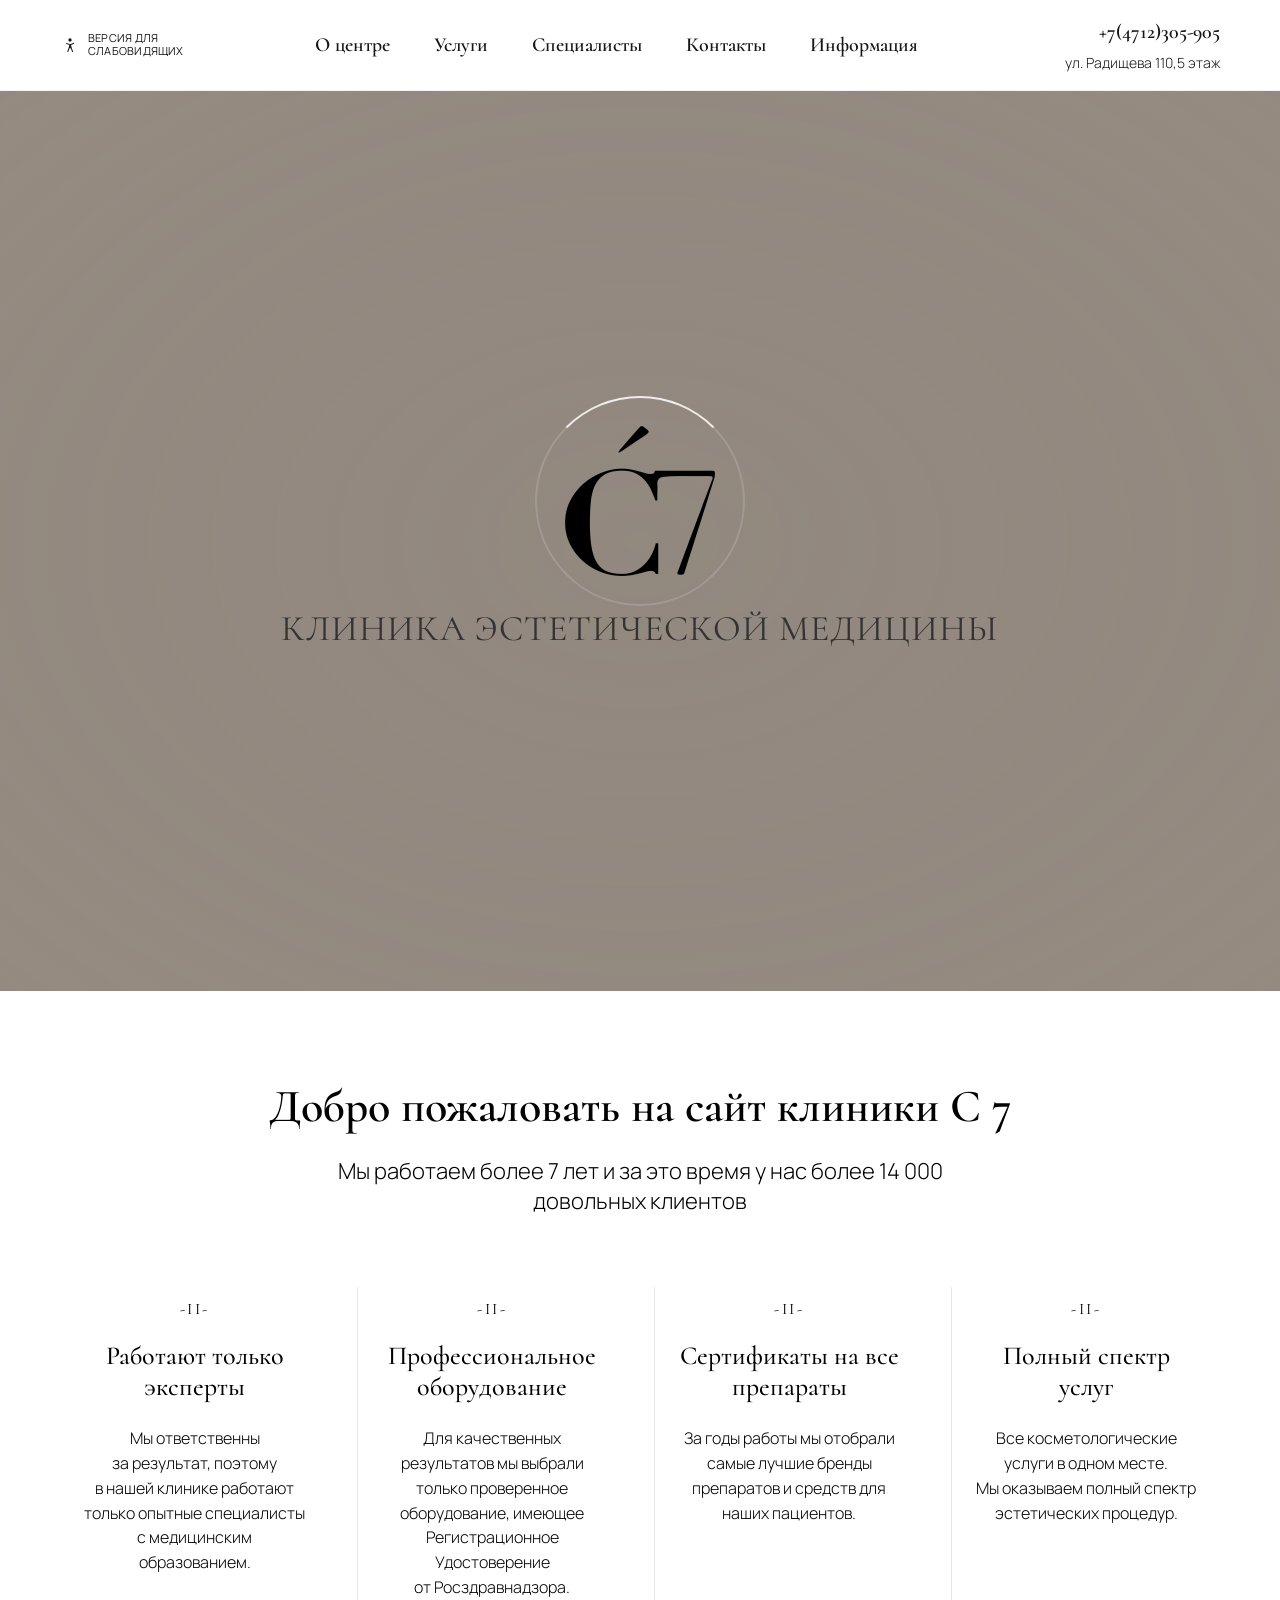
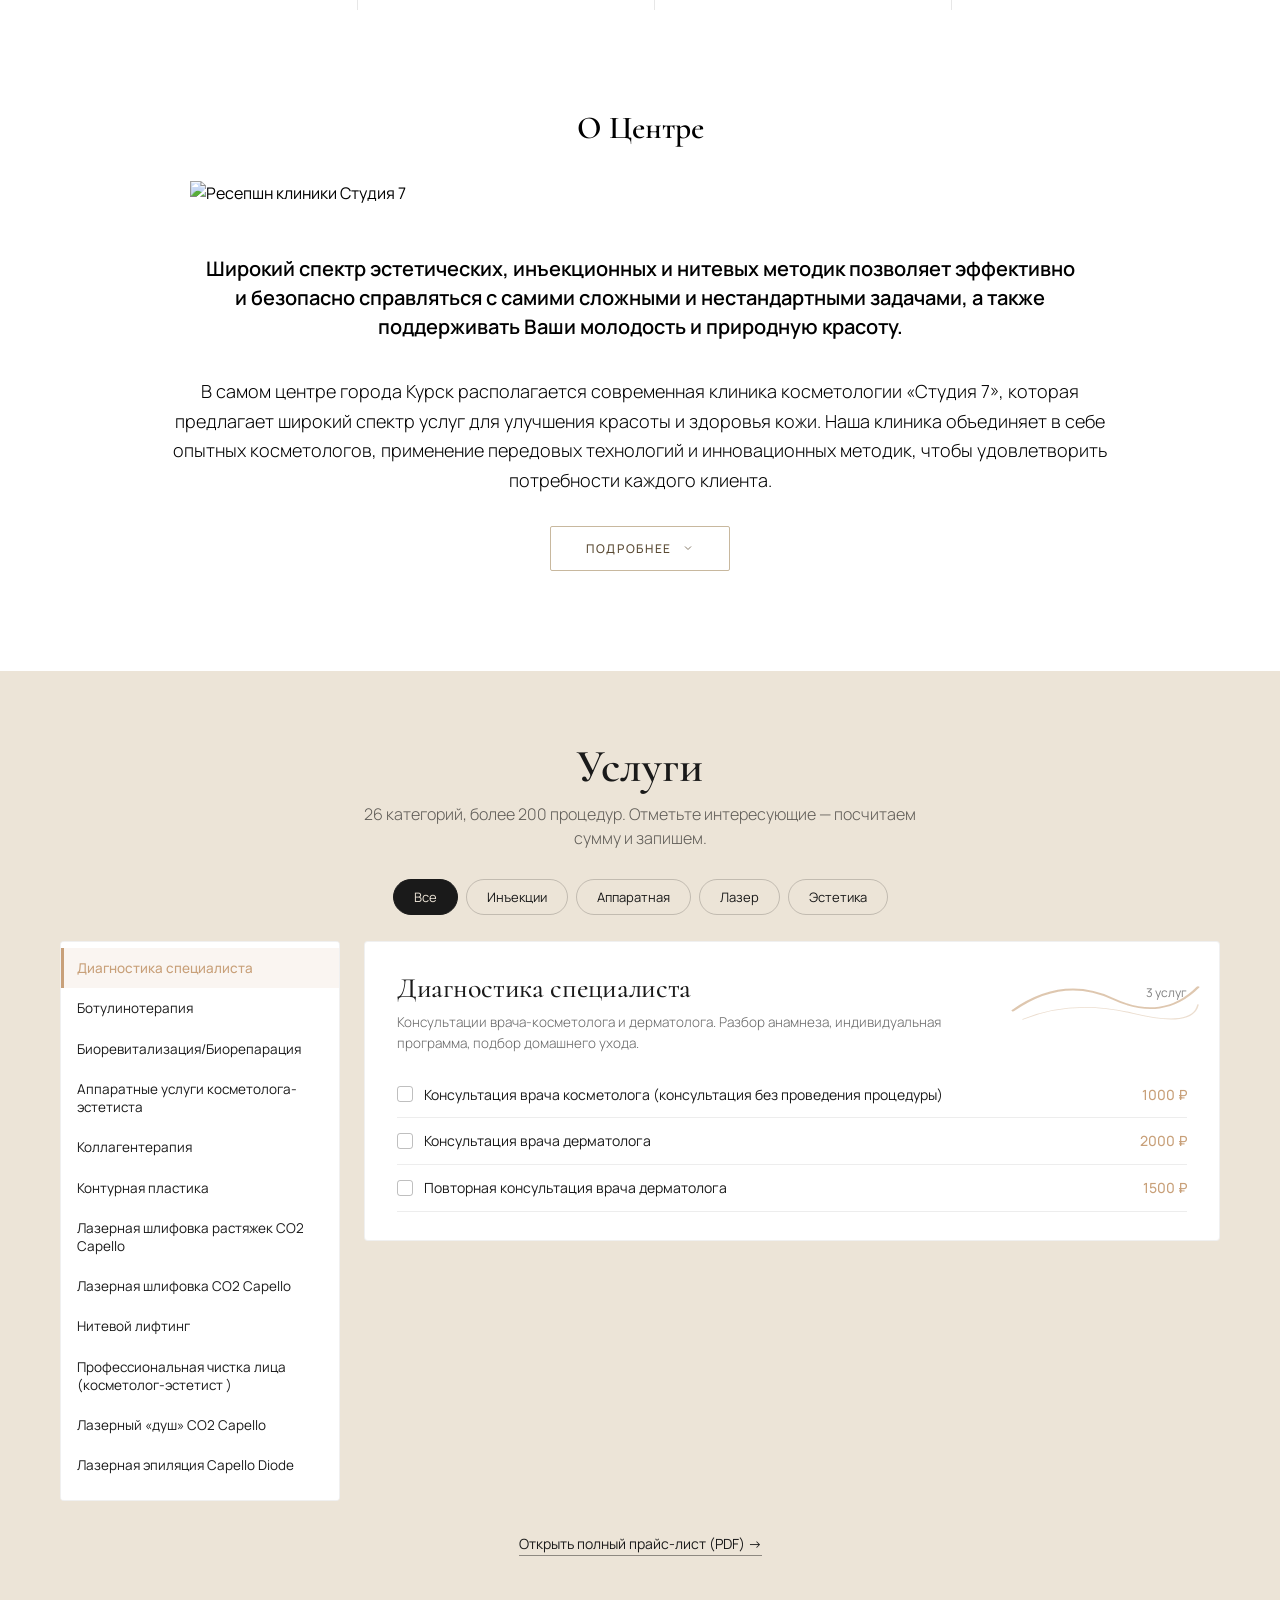
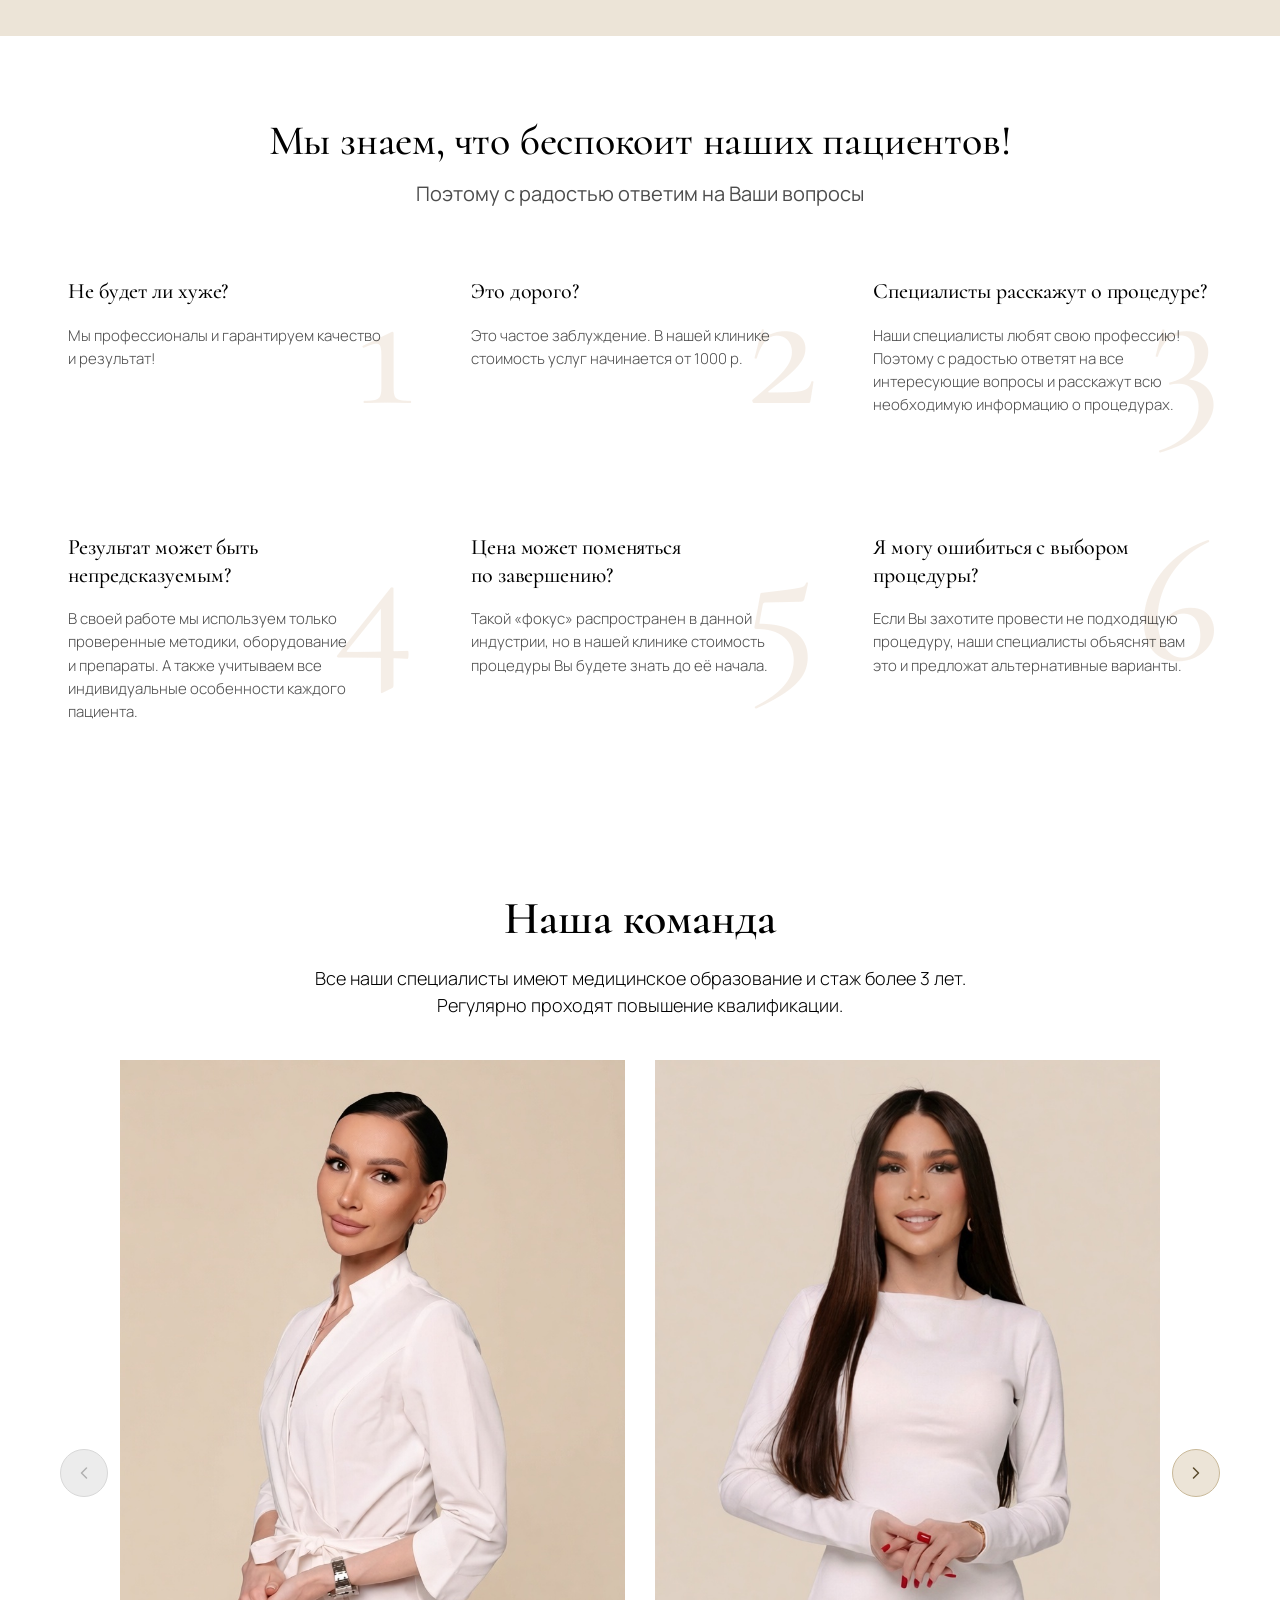
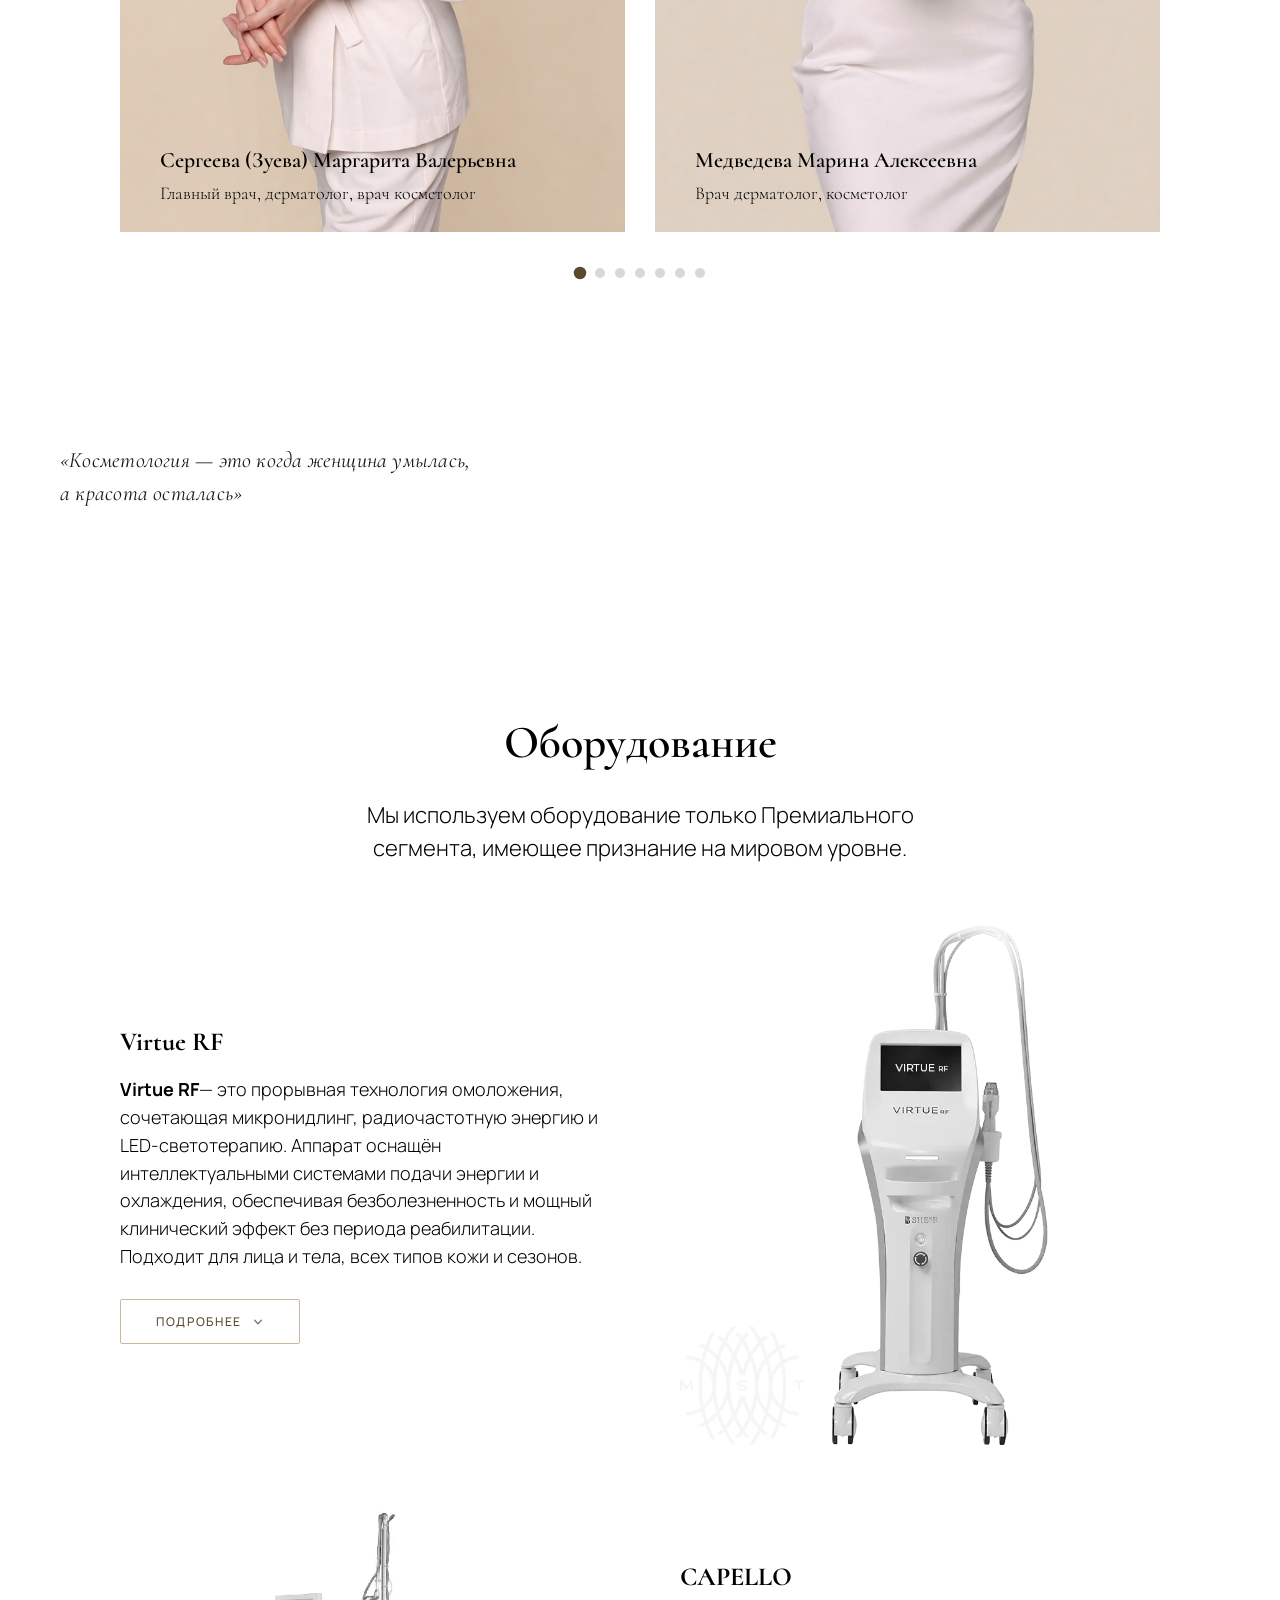
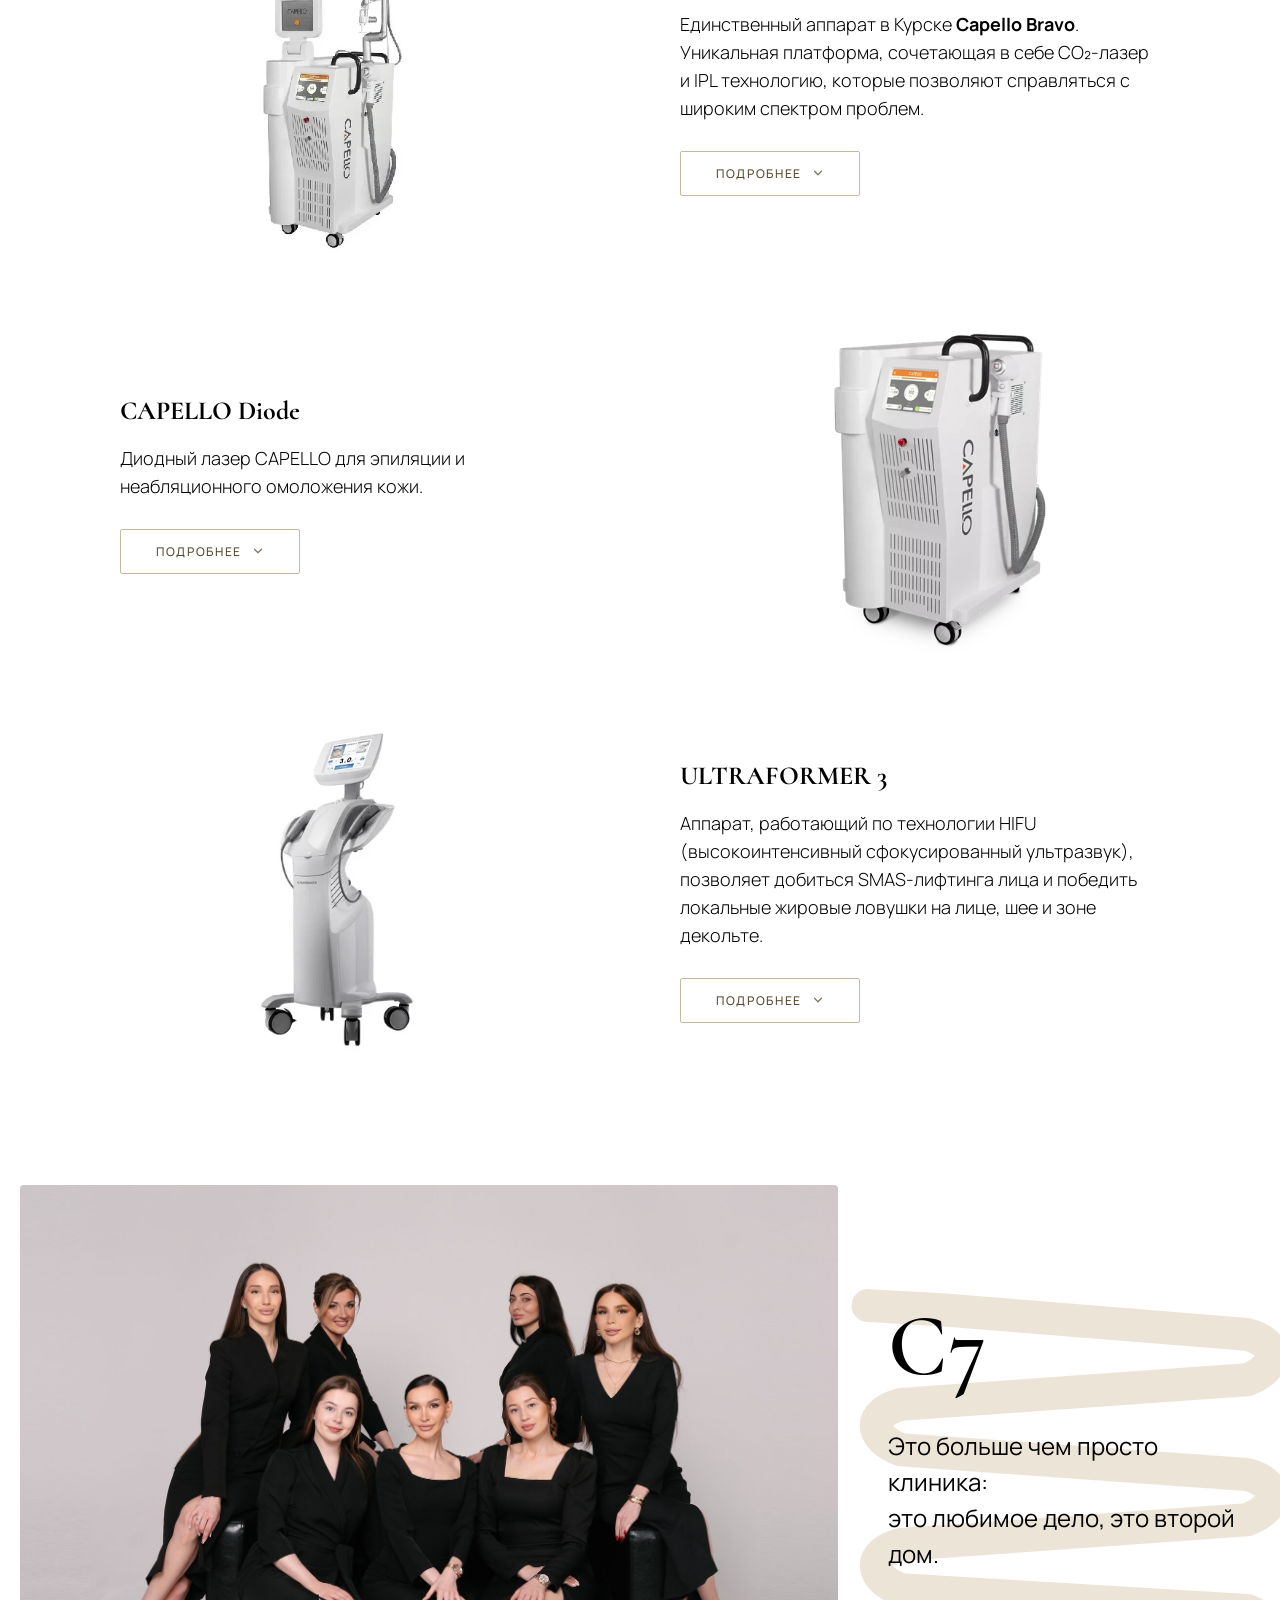
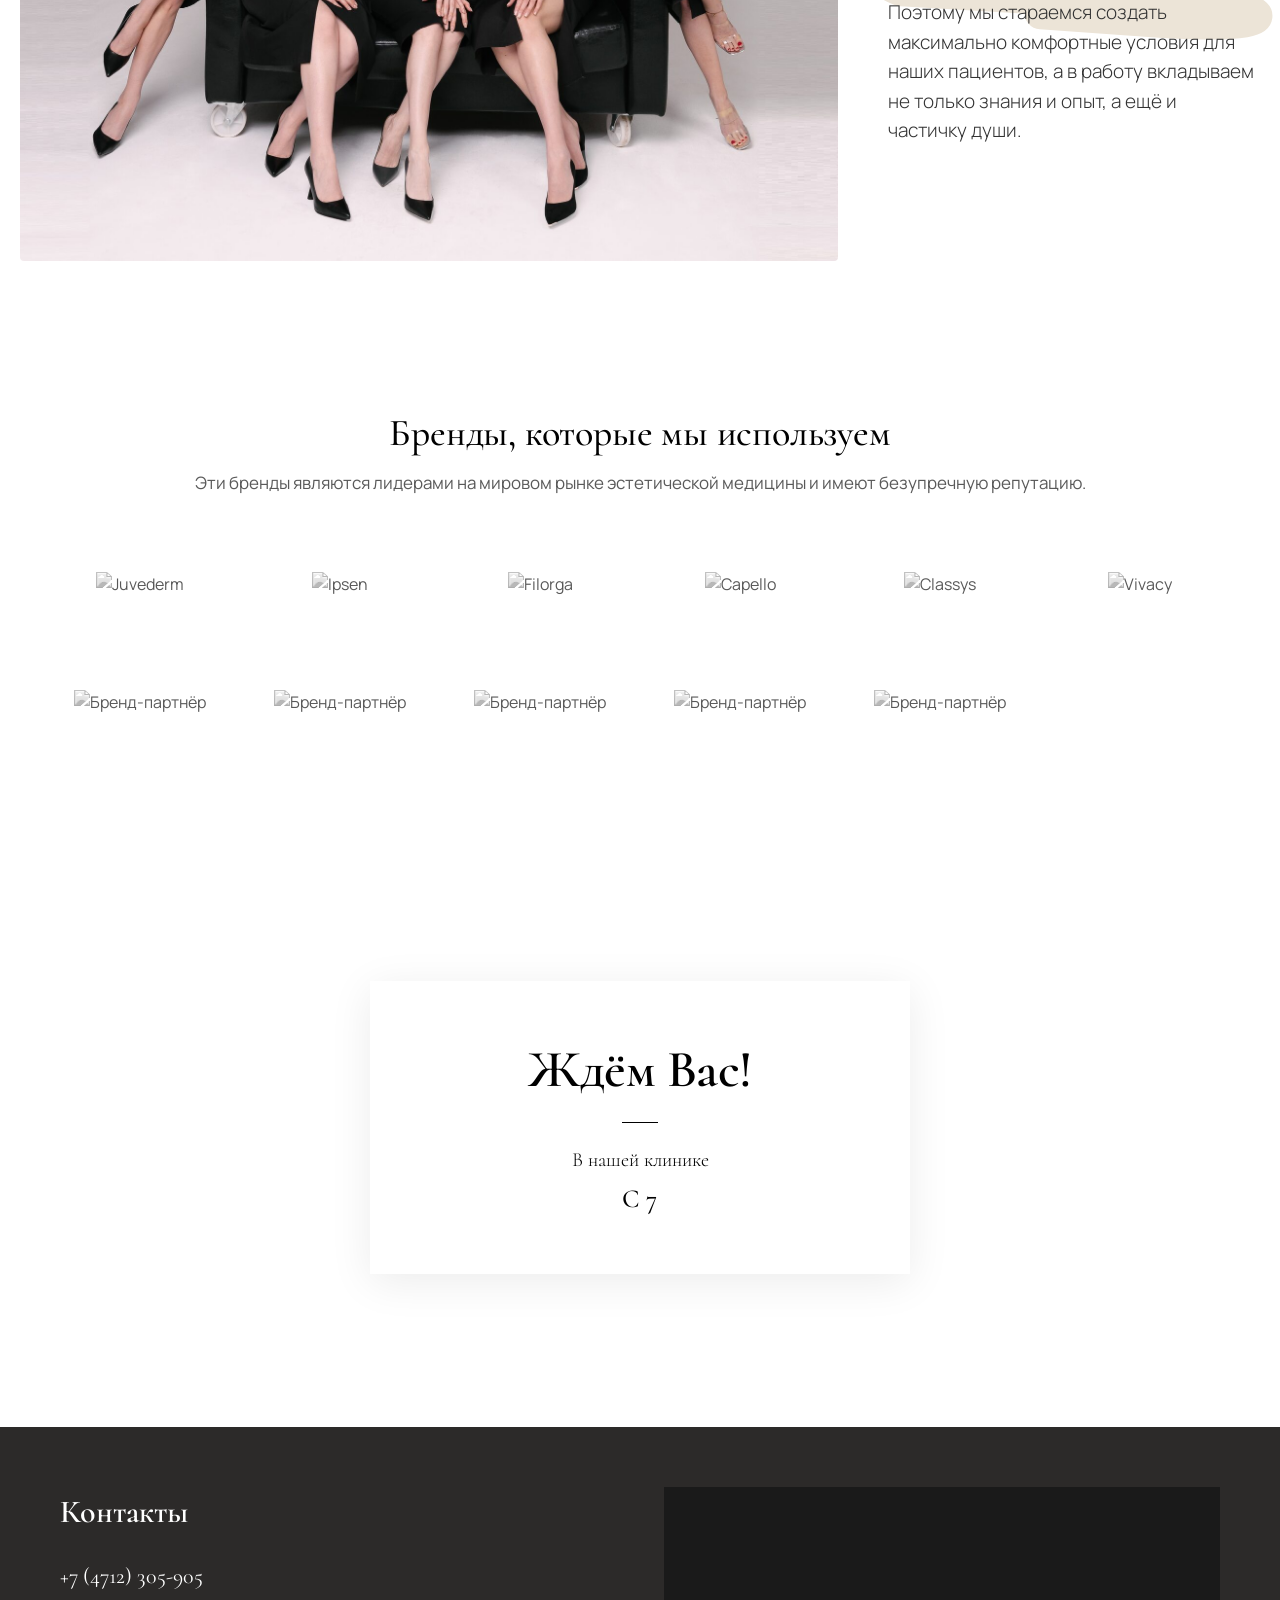
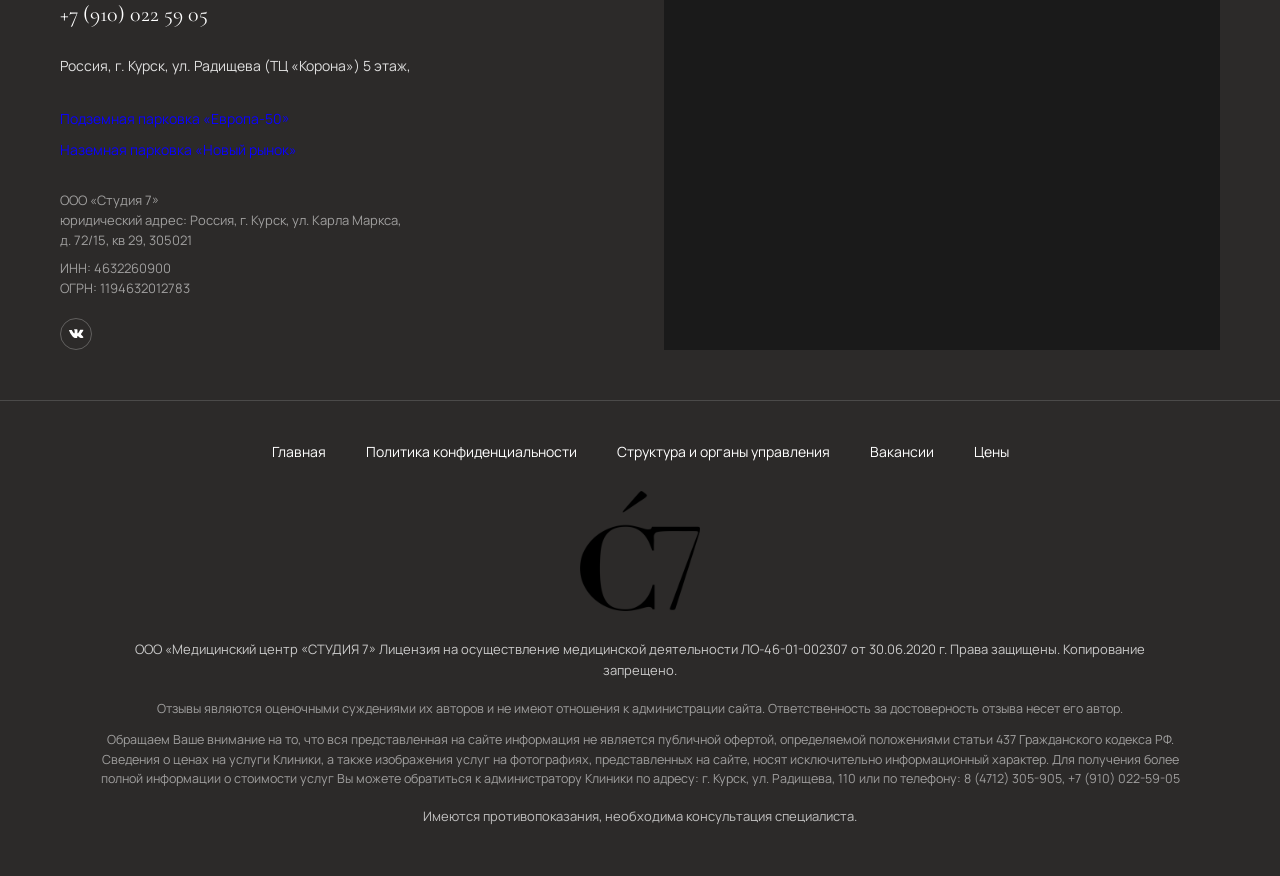
==== commit a72bdbb5: "S7 Kursk: full site migration from Tilda + 14 adaptive blocks" ====
--- a/index.html
+++ b/index.html
@@ -1,1184 +1,2509 @@
 <!DOCTYPE html>
-<html lang="ru">
+<html lang="ru" class="no-js">
 <head>
-  <meta charset="UTF-8">
-  <meta name="viewport" content="width=device-width, initial-scale=1.0">
-  <title>Клиника эстетической косметологии «Студия 7» — услуги и цены</title>
-  <meta name="description" content="Клиника эстетической медицины Студия 7 в Курске. Полный спектр косметологических услуг и цен на них.">
-
-  <!-- Шрифты: Inter (текст) + Cormorant (заголовки, как на оригинале) -->
-  <link rel="preconnect" href="https://fonts.googleapis.com">
-  <link rel="preconnect" href="https://fonts.gstatic.com" crossorigin>
-  <link href="https://fonts.googleapis.com/css2?family=Cormorant:wght@400;500;600&family=Inter:wght@300;400;500;600&display=swap&subset=cyrillic,latin" rel="stylesheet">
-
-  <link rel="stylesheet" href="css/style.css">
+    <meta charset="UTF-8">
+    <meta name="viewport" content="width=device-width, initial-scale=1.0">
+    <title>S7 — клиника эстетической медицины в Курске</title>
+    <meta name="description" content="Клиника эстетической медицины S7 в Курске. Современные технологии и оборудование премиум-класса.">
+
+    <link rel="preconnect" href="https://fonts.googleapis.com">
+    <link rel="preconnect" href="https://fonts.gstatic.com" crossorigin>
+    <link rel="stylesheet" href="https://fonts.googleapis.com/css2?family=Cormorant:wght@400;500;600;700&family=Manrope:wght@300;400;500;600;700&display=swap">
+
+    <!-- Pre-connect для Vimeo, чтобы видео в hero стартовало быстрее -->
+    <link rel="preconnect" href="https://player.vimeo.com" crossorigin>
+    <link rel="preconnect" href="https://i.vimeocdn.com" crossorigin>
+    <link rel="preconnect" href="https://f.vimeocdn.com" crossorigin>
+    <link rel="dns-prefetch" href="https://player.vimeo.com">
+
+    <link rel="stylesheet" href="css/style.css">
 </head>
 <body>
 
-  <!--
-    ========================================================
-      ЗАГЛУШКИ для блоков, которые делают сокурсники
-      (header, hero, о центре, врачи и т.д.)
-      Финальная версия — заменить на готовые блоки.
-    ========================================================
-  -->
-  <header class="placeholder">[ Шапка сайта — отдельный блок ]</header>
-  <section class="placeholder">[ Hero-блок с видео ]</section>
-  <section class="placeholder">[ Преимущества клиники ]</section>
-
-  <!--
-    ========================================================
-      БЛОК «О ЦЕНТРЕ»
-      Текст и фото — с оригинального сайта.
-      ТЗ отдельных требований не предъявляет — верстаем
-      по референсу с учётом общих правил (БЭМ, Inter, адаптив).
-    ========================================================
-  -->
-  <section class="about" id="about" aria-labelledby="about-title">
-    <div class="about__container">
-
-      <h2 class="about__title" id="about-title">О Центре</h2>
-
-      <figure class="about__media">
-        <img
-          class="about__image"
-          src="assets/images/clinic-interior.webp"
-          alt="Интерьер клиники Студия 7: ресепшн с люстрой"
-          loading="lazy"
-          width="1600"
-          height="1067"
-        >
-      </figure>
-
-      <p class="about__lead">
-        Широкий спектр эстетических, инъекционных и&nbsp;нитевых методик
-        позволяет эффективно и&nbsp;безопасно справляться с&nbsp;самими
-        сложными и&nbsp;нестандартными задачами, а&nbsp;также поддерживать
-        Ваши молодость и&nbsp;природную красоту.
-      </p>
-
-      <div class="about__text">
-        <p>В&nbsp;самом центре города Курск располагается современная клиника
-          косметологии «Студия 7», которая предлагает широкий спектр услуг
-          для улучшения красоты и&nbsp;здоровья кожи. Наша клиника объединяет
-          в&nbsp;себе опытных косметологов, применение передовых технологий
-          и&nbsp;инновационных методик, чтобы удовлетворить потребности
-          каждого клиента.</p>
-
-        <p>Мы&nbsp;оказываем полный спектр косметологических процедур, начиная
-          от&nbsp;базовых процедур по&nbsp;уходу за&nbsp;кожей лица и&nbsp;тела,
-          и&nbsp;заканчивая продвинутыми методиками и&nbsp;операциями
-          восстановления и&nbsp;омоложения. Каждый клиент может рассчитывать
-          на&nbsp;индивидуальный подход и&nbsp;оптимальное решение своих
-          проблем. Наша команда профессиональных косметологов с&nbsp;медицинским
-          образованием всегда готова выслушать все желания клиента
-          и&nbsp;предложить наиболее эффективные методы для их&nbsp;реализации.</p>
-
-        <p>Врачи и&nbsp;медсестры нашего центра регулярно повышают уровень
-          квалификации, ведут активную научную и&nbsp;практическую деятельность
-          для того чтобы предлагать только самые актуальные методы
-          и&nbsp;быть в&nbsp;тренде косметологических тенденций,
-          а&nbsp;приветливый персонал создаст для Вас максимально
-          комфортную и&nbsp;уютную атмосферу, чтобы Вы&nbsp;возвращались
-          к&nbsp;нам снова и&nbsp;снова.</p>
-
-        <p>Современное оборудование и&nbsp;средства, использованные
-          в&nbsp;нашей клинике, соответствуют самым высоким мировым стандартам
-          качества и&nbsp;безопасности. Мы&nbsp;постоянно следим
-          за&nbsp;последними тенденциями в&nbsp;области косметологии
-          и&nbsp;используем только проверенные и&nbsp;сертифицированные
-          товары, чтобы обеспечить нашим клиентам максимальную безопасность
-          и&nbsp;эффективность процедур.</p>
-
-        <p>Клиника косметологии «Студия 7» в&nbsp;Курске приветствует всех,
-          кто стремится к&nbsp;достижению идеального состояния кожи, внешней
-          красоты и&nbsp;уверенности в&nbsp;себе. Мы&nbsp;готовы помочь Вам
-          достичь желаемого результата и&nbsp;наслаждаться своей собственной
-          уникальной красотой. Запишитесь на&nbsp;консультацию уже сегодня
-          и&nbsp;узнайте, как мы&nbsp;можем помочь вам стать лучше
-          и&nbsp;красивее. Ждем вас в&nbsp;клинике косметологии по&nbsp;адресу:
-          г.&nbsp;Курск, улица Радищева 110, 5 этаж.</p>
-      </div>
-
-    </div>
-  </section>
-
-  <!--
-    ========================================================
-      БЛОК «УСЛУГИ И ЦЕНЫ» — ОСНОВНАЯ ЗАДАЧА ХАКАТОНА
-    ========================================================
-  -->
-  <main>
-    <section class="services" id="services" aria-labelledby="services-title">
-      <div class="services__container">
-
-        <h2 class="services__title" id="services-title">Услуги и цены</h2>
-        <div class="services__title-block">
-          <p class="services__subtitle">более 200 процедур в одном центре</p>
-          <hr class="services__title-divider" aria-hidden="true">
+    <header class="site-header">
+        <div class="container site-header__inner">
+            <a href="#" class="site-header__access" aria-label="Версия для слабовидящих">
+                <svg width="20" height="20" viewBox="0 0 24 24" fill="currentColor" aria-hidden="true"><circle cx="12" cy="6" r="2"/><path d="M7.4 9.4l4.6 1.6 4.6-1.6.4 1.2-3.8 1.4 1 4 1.6 4-1.2.4-1.7-4.4h-1.4l-1.7 4.4-1.2-.4 1.6-4 1-4-3.8-1.4z"/></svg>
+                <span>Версия для<br>слабовидящих</span>
+            </a>
+            <nav class="site-header__nav" aria-label="Главное меню">
+                <a href="#about">О центре</a>
+                <a href="#services">Услуги</a>
+                <a href="#doctors">Специалисты</a>
+                <a href="#contacts">Контакты</a>
+                <a href="#contacts">Информация</a>
+            </nav>
+            <div class="site-header__contact">
+                <a href="tel:+74712305905" class="site-header__phone">+7(4712)305-905</a>
+                <span class="site-header__address">ул. Радищева 110,5 этаж</span>
+            </div>
         </div>
-
-        <div class="services__layout">
-
-          <!-- Sidebar: вертикальный список категорий (видим на desktop) -->
-          <nav class="services__nav" aria-label="Категории услуг">
-            <ul class="services__nav-list" role="tablist">
-        <li class="services__nav-item">
-          <button type="button" class="services__tab services__tab--active" data-category="cat-1" aria-selected="true">Диагностика специалиста</button>
-        </li>
-        <li class="services__nav-item">
-          <button type="button" class="services__tab" data-category="cat-2" aria-selected="false">Ботулинотерапия</button>
-        </li>
-        <li class="services__nav-item">
-          <button type="button" class="services__tab" data-category="cat-3" aria-selected="false">Биоревитализация / Биорепарация</button>
-        </li>
-        <li class="services__nav-item">
-          <button type="button" class="services__tab" data-category="cat-4" aria-selected="false">Аппаратные услуги косметолога-эстетиста</button>
-        </li>
-        <li class="services__nav-item">
-          <button type="button" class="services__tab" data-category="cat-5" aria-selected="false">Коллагенотерапия</button>
-        </li>
-        <li class="services__nav-item">
-          <button type="button" class="services__tab" data-category="cat-6" aria-selected="false">Контурная пластика</button>
-        </li>
-        <li class="services__nav-item">
-          <button type="button" class="services__tab" data-category="cat-7" aria-selected="false">Лазерная шлифовка растяжек CO2 Capello</button>
-        </li>
-        <li class="services__nav-item">
-          <button type="button" class="services__tab" data-category="cat-8" aria-selected="false">Лазерная шлифовка CO2 Capello</button>
-        </li>
-        <li class="services__nav-item">
-          <button type="button" class="services__tab" data-category="cat-9" aria-selected="false">Нитевой лифтинг</button>
-        </li>
-        <li class="services__nav-item">
-          <button type="button" class="services__tab" data-category="cat-10" aria-selected="false">Профессиональная чистка лица (косметолог-эстетист)</button>
-        </li>
-        <li class="services__nav-item">
-          <button type="button" class="services__tab" data-category="cat-11" aria-selected="false">Лазерный «душ» CO2 Capello</button>
-        </li>
-        <li class="services__nav-item">
-          <button type="button" class="services__tab" data-category="cat-12" aria-selected="false">Лазерная эпиляция Capello Diode</button>
-        </li>
-        <li class="services__nav-item">
-          <button type="button" class="services__tab" data-category="cat-13" aria-selected="false">Массажные комплексы</button>
-        </li>
-        <li class="services__nav-item">
-          <button type="button" class="services__tab" data-category="cat-14" aria-selected="false">Мезотерапия</button>
-        </li>
-        <li class="services__nav-item">
-          <button type="button" class="services__tab" data-category="cat-15" aria-selected="false">SMAS-лифтинг ULTRAFORMER 3</button>
-        </li>
-        <li class="services__nav-item">
-          <button type="button" class="services__tab" data-category="cat-16" aria-selected="false">Химический пилинг (косметолог-эстетист)</button>
-        </li>
-        <li class="services__nav-item">
-          <button type="button" class="services__tab" data-category="cat-17" aria-selected="false">Профессиональная чистка лица (врач дерматолог-косметолог)</button>
-        </li>
-        <li class="services__nav-item">
-          <button type="button" class="services__tab" data-category="cat-18" aria-selected="false">Микроигольчатый RF-лифтинг VIRTUE</button>
-        </li>
-        <li class="services__nav-item">
-          <button type="button" class="services__tab" data-category="cat-19" aria-selected="false">Удаление сосудистых дефектов (IPL-система) Capello</button>
-        </li>
-        <li class="services__nav-item">
-          <button type="button" class="services__tab" data-category="cat-20" aria-selected="false">Фотоомоложение (IPL-терапия) Capello</button>
-        </li>
-        <li class="services__nav-item">
-          <button type="button" class="services__tab" data-category="cat-21" aria-selected="false">Химический пилинг (врач дерматолог-косметолог)</button>
-        </li>
-        <li class="services__nav-item">
-          <button type="button" class="services__tab" data-category="cat-22" aria-selected="false">Удаление гиперпигментации (IPL-система) Capello</button>
-        </li>
-        <li class="services__nav-item">
-          <button type="button" class="services__tab" data-category="cat-23" aria-selected="false">Химическая липоредукция</button>
-        </li>
-        <li class="services__nav-item">
-          <button type="button" class="services__tab" data-category="cat-24" aria-selected="false">Плазмотерапия</button>
-        </li>
-        <li class="services__nav-item">
-          <button type="button" class="services__tab" data-category="cat-25" aria-selected="false">Лазерный пилинг CO2 Capello</button>
-        </li>
-        <li class="services__nav-item">
-          <button type="button" class="services__tab" data-category="cat-26" aria-selected="false">Лазерное удаление папиллом CO2 Capello</button>
-        </li>
-            </ul>
-          </nav>
-
-          <!-- Зона просмотра: панели категорий + мобильная навигация -->
-          <div class="services__viewer">
-
-            <!-- Мобильная панель: стрелки + название текущей категории -->
-            <div class="services__mobile-bar">
-              <button type="button" class="services__arrow services__arrow--prev" aria-label="Предыдущая категория">
-                <svg viewBox="0 0 24 24" aria-hidden="true">
-                  <path d="M15 6l-6 6 6 6" stroke-linecap="round" stroke-linejoin="round"/>
-                </svg>
-              </button>
-              <span class="services__mobile-category" aria-live="polite"></span>
-              <button type="button" class="services__arrow services__arrow--next" aria-label="Следующая категория">
-                <svg viewBox="0 0 24 24" aria-hidden="true">
-                  <path d="M9 6l6 6-6 6" stroke-linecap="round" stroke-linejoin="round"/>
-                </svg>
-              </button>
+    </header>
+
+    <main>
+
+        <!-- ПЕРВЫЙ ЭКРАН (ТЗ п.1).
+             Фуллскрин с фоновым Vimeo-видео (тот же ID, что у оригинала s7-kursk.ru: 1061358748).
+             Поверх видео — логотип «С7» и подзаголовок «КЛИНИКА ЭСТЕТИЧЕСКОЙ МЕДИЦИНЫ». -->
+        <section class="hero" id="hero" aria-label="Клиника эстетической медицины S7">
+            <div class="hero__video" aria-hidden="true" data-hero-video>
+                <iframe class="hero__video-frame"
+                        src="https://player.vimeo.com/video/1061358748?autoplay=1&muted=1&controls=0&loop=1&background=1&playsinline=1"
+                        title="Hero background video"
+                        frameborder="0"
+                        loading="eager"
+                        allow="autoplay; fullscreen; picture-in-picture"
+                        allowfullscreen></iframe>
             </div>
-
-            <!-- Панели — по одной на категорию -->
-            <div class="services__panels">
-        <article class="services__panel services__panel--active" data-category="cat-1">
-          <h3 class="services__panel-title">Диагностика специалиста</h3>
-          <ul class="services__items">
-            <li class="services__item">
-              <span class="services__item-name">Консультация врача косметолога (без проведения процедуры)</span>
-              <span class="services__item-price">1 000&nbsp;₽</span>
-            </li>
-            <li class="services__item">
-              <span class="services__item-name">Консультация врача дерматолога</span>
-              <span class="services__item-price">2 000&nbsp;₽</span>
-            </li>
-            <li class="services__item">
-              <span class="services__item-name">Повторная консультация врача дерматолога</span>
-              <span class="services__item-price">1 500&nbsp;₽</span>
-            </li>
-          </ul>
-        </article>
-        <article class="services__panel" data-category="cat-2">
-          <h3 class="services__panel-title">Ботулинотерапия</h3>
-          <ul class="services__items">
-            <li class="services__item">
-              <span class="services__item-name">Диспорт (1 единица)</span>
-              <span class="services__item-price">140&nbsp;₽</span>
-            </li>
-            <li class="services__item">
-              <span class="services__item-name">Ксеомин (1 единица)</span>
-              <span class="services__item-price">320&nbsp;₽</span>
-            </li>
-            <li class="services__item">
-              <span class="services__item-name">Релатокс (1 единица)</span>
-              <span class="services__item-price">320&nbsp;₽</span>
-            </li>
-            <li class="services__item">
-              <span class="services__item-name">Лечение гипергидроза «Диспорт»</span>
-              <span class="services__item-price">17 000&nbsp;₽</span>
-            </li>
-            <li class="services__item">
-              <span class="services__item-name">Лечение гипергидроза «Ксеомин»</span>
-              <span class="services__item-price">20 000&nbsp;₽</span>
-            </li>
-            <li class="services__item">
-              <span class="services__item-name">Лечение гипергидроза «Релатокс»</span>
-              <span class="services__item-price">20 000&nbsp;₽</span>
-            </li>
-          </ul>
-        </article>
-        <article class="services__panel" data-category="cat-3">
-          <h3 class="services__panel-title">Биоревитализация / Биорепарация</h3>
-          <ul class="services__items">
-            <li class="services__item">
-              <span class="services__item-name">Femegyl R 1,5 мл</span>
-              <span class="services__item-price">8 000&nbsp;₽</span>
-            </li>
-            <li class="services__item">
-              <span class="services__item-name">Femegyl R 3 мл</span>
-              <span class="services__item-price">10 000&nbsp;₽</span>
-            </li>
-            <li class="services__item">
-              <span class="services__item-name">Femegyl R (глаза) 0,5 мл</span>
-              <span class="services__item-price">4 000&nbsp;₽</span>
-            </li>
-            <li class="services__item">
-              <span class="services__item-name">Filorga NCTF 135 HA 1,5 мл</span>
-              <span class="services__item-price">8 500&nbsp;₽</span>
-            </li>
-            <li class="services__item">
-              <span class="services__item-name">Filorga NCTF 135 HA 3 мл</span>
-              <span class="services__item-price">12 000&nbsp;₽</span>
-            </li>
-            <li class="services__item">
-              <span class="services__item-name">Filorga NCTF 135 HA (глаза) 0,5 мл</span>
-              <span class="services__item-price">4 200&nbsp;₽</span>
-            </li>
-            <li class="services__item">
-              <span class="services__item-name">Novacutan Ybio</span>
-              <span class="services__item-price">14 500&nbsp;₽</span>
-            </li>
-            <li class="services__item">
-              <span class="services__item-name">Novacutan Sbio</span>
-              <span class="services__item-price">14 500&nbsp;₽</span>
-            </li>
-            <li class="services__item">
-              <span class="services__item-name">Novacutan Ybio + Sbio</span>
-              <span class="services__item-price">26 000&nbsp;₽</span>
-            </li>
-            <li class="services__item">
-              <span class="services__item-name">MesoXantin F199</span>
-              <span class="services__item-price">16 000&nbsp;₽</span>
-            </li>
-            <li class="services__item">
-              <span class="services__item-name">MesoWharton P199</span>
-              <span class="services__item-price">16 000&nbsp;₽</span>
-            </li>
-            <li class="services__item">
-              <span class="services__item-name">Biogel T Line 2,2 мл</span>
-              <span class="services__item-price">14 000&nbsp;₽</span>
-            </li>
-            <li class="services__item">
-              <span class="services__item-name">Plinest 2 мл</span>
-              <span class="services__item-price">16 000&nbsp;₽</span>
-            </li>
-            <li class="services__item">
-              <span class="services__item-name">MiraLine Hydro 2 мл</span>
-              <span class="services__item-price">10 600&nbsp;₽</span>
-            </li>
-            <li class="services__item">
-              <span class="services__item-name">Neauvia Hydro Deluxe 2,5 мл</span>
-              <span class="services__item-price">15 000&nbsp;₽</span>
-            </li>
-            <li class="services__item">
-              <span class="services__item-name">Биоревитализация шеи</span>
-              <span class="services__item-price">8 000&nbsp;₽</span>
-            </li>
-            <li class="services__item">
-              <span class="services__item-name">Биоревитализация периорбитальной области</span>
-              <span class="services__item-price">3 800&nbsp;₽</span>
-            </li>
-            <li class="services__item">
-              <span class="services__item-name">BIOFRAME DM (глаза) 0,5 мл</span>
-              <span class="services__item-price">3 800&nbsp;₽</span>
-            </li>
-            <li class="services__item">
-              <span class="services__item-name">BIOFRAME DM 2,5 мл</span>
-              <span class="services__item-price">8 500&nbsp;₽</span>
-            </li>
-            <li class="services__item">
-              <span class="services__item-name">BIOFRAME Lifter Light (глаза) 0,5 мл</span>
-              <span class="services__item-price">3 800&nbsp;₽</span>
-            </li>
-            <li class="services__item">
-              <span class="services__item-name">BIOFRAME Lifter Light 2,5 мл</span>
-              <span class="services__item-price">8 500&nbsp;₽</span>
-            </li>
-            <li class="services__item">
-              <span class="services__item-name">BIOFRAME Perfect Face (глаза) 0,5 мл</span>
-              <span class="services__item-price">4 000&nbsp;₽</span>
-            </li>
-            <li class="services__item">
-              <span class="services__item-name">BIOFRAME Perfect Face 2,5 мл</span>
-              <span class="services__item-price">9 000&nbsp;₽</span>
-            </li>
-            <li class="services__item">
-              <span class="services__item-name">BIOFRAME Anti-Dark (глаза) 0,5 мл</span>
-              <span class="services__item-price">3 900&nbsp;₽</span>
-            </li>
-            <li class="services__item">
-              <span class="services__item-name">BIOFRAME Anti-Dark 2,5 мл</span>
-              <span class="services__item-price">8 600&nbsp;₽</span>
-            </li>
-            <li class="services__item">
-              <span class="services__item-name">BIOFRAME 3 Hydrate (глаза) 0,5 мл</span>
-              <span class="services__item-price">3 800&nbsp;₽</span>
-            </li>
-            <li class="services__item">
-              <span class="services__item-name">BIOFRAME 3 Hydrate 2,5 мл</span>
-              <span class="services__item-price">8 500&nbsp;₽</span>
-            </li>
-          </ul>
-        </article>
-        <article class="services__panel" data-category="cat-4">
-          <h3 class="services__panel-title">Аппаратные услуги косметолога-эстетиста</h3>
-          <ul class="services__items">
-            <li class="services__item">
-              <span class="services__item-name">Микротоковая терапия лица</span>
-              <span class="services__item-price">2 800&nbsp;₽</span>
-            </li>
-            <li class="services__item">
-              <span class="services__item-name">Микротоковая терапия периорбитальной области</span>
-              <span class="services__item-price">1 800&nbsp;₽</span>
-            </li>
-            <li class="services__item">
-              <span class="services__item-name">RF-лифтинг лица</span>
-              <span class="services__item-price">3 500&nbsp;₽</span>
-            </li>
-            <li class="services__item">
-              <span class="services__item-name">RF-лифтинг лица, шеи и декольте</span>
-              <span class="services__item-price">4 200&nbsp;₽</span>
-            </li>
-          </ul>
-        </article>
-        <article class="services__panel" data-category="cat-5">
-          <h3 class="services__panel-title">Коллагенотерапия</h3>
-          <ul class="services__items">
-            <li class="services__item">
-              <span class="services__item-name">Сферогель Medium 0,5 мл</span>
-              <span class="services__item-price">10 700&nbsp;₽</span>
-            </li>
-            <li class="services__item">
-              <span class="services__item-name">Сферогель Medium 1 мл</span>
-              <span class="services__item-price">17 400&nbsp;₽</span>
-            </li>
-            <li class="services__item">
-              <span class="services__item-name">Сферогель Long Fine 0,5 мл</span>
-              <span class="services__item-price">16 000&nbsp;₽</span>
-            </li>
-            <li class="services__item">
-              <span class="services__item-name">Сферогель Body Medium 2 мл</span>
-              <span class="services__item-price">23 000&nbsp;₽</span>
-            </li>
-            <li class="services__item">
-              <span class="services__item-name">Коллагенотерапия периорбитальной области</span>
-              <span class="services__item-price">10 700&nbsp;₽</span>
-            </li>
-            <li class="services__item">
-              <span class="services__item-name">Radiesse 1,5 мл</span>
-              <span class="services__item-price">28 000&nbsp;₽</span>
-            </li>
-            <li class="services__item">
-              <span class="services__item-name">Radiesse 1,5 мл Lidocaine</span>
-              <span class="services__item-price">28 000&nbsp;₽</span>
-            </li>
-            <li class="services__item">
-              <span class="services__item-name">Radiesse 3 мл</span>
-              <span class="services__item-price">38 000&nbsp;₽</span>
-            </li>
-            <li class="services__item">
-              <span class="services__item-name">Collost micro 50 мг</span>
-              <span class="services__item-price">14 000&nbsp;₽</span>
-            </li>
-            <li class="services__item">
-              <span class="services__item-name">Collost micro 150 мг</span>
-              <span class="services__item-price">22 000&nbsp;₽</span>
-            </li>
-            <li class="services__item">
-              <span class="services__item-name">Collost micro 150 мг + Filorga NCTF 135 HA</span>
-              <span class="services__item-price">25 000&nbsp;₽</span>
-            </li>
-            <li class="services__item">
-              <span class="services__item-name">Ellagen 200 мг</span>
-              <span class="services__item-price">28 000&nbsp;₽</span>
-            </li>
-            <li class="services__item">
-              <span class="services__item-name">Ellagen 400 мг</span>
-              <span class="services__item-price">38 000&nbsp;₽</span>
-            </li>
-            <li class="services__item">
-              <span class="services__item-name">Ellagen 1000 мг</span>
-              <span class="services__item-price">60 000&nbsp;₽</span>
-            </li>
-            <li class="services__item">
-              <span class="services__item-name">Ellagen HA 100 мг</span>
-              <span class="services__item-price">20 000&nbsp;₽</span>
-            </li>
-            <li class="services__item">
-              <span class="services__item-name">Ellagen HA 200 мг</span>
-              <span class="services__item-price">30 000&nbsp;₽</span>
-            </li>
-            <li class="services__item">
-              <span class="services__item-name">Ellagen HA 300 мг</span>
-              <span class="services__item-price">40 000&nbsp;₽</span>
-            </li>
-          </ul>
-        </article>
-        <article class="services__panel" data-category="cat-6">
-          <h3 class="services__panel-title">Контурная пластика</h3>
-          <ul class="services__items">
-            <li class="services__item">
-              <span class="services__item-name">КП губ</span>
-              <span class="services__item-price">16 500&nbsp;₽</span>
-            </li>
-            <li class="services__item">
-              <span class="services__item-name">КП скуловой области</span>
-              <span class="services__item-price">16 500&nbsp;₽</span>
-            </li>
-            <li class="services__item">
-              <span class="services__item-name">КП носогубных складок</span>
-              <span class="services__item-price">16 500&nbsp;₽</span>
-            </li>
-            <li class="services__item">
-              <span class="services__item-name">КП носослёзных борозд</span>
-              <span class="services__item-price">17 500&nbsp;₽</span>
-            </li>
-            <li class="services__item">
-              <span class="services__item-name">КП височной области</span>
-              <span class="services__item-price">16 500&nbsp;₽</span>
-            </li>
-            <li class="services__item">
-              <span class="services__item-name">КП щёчной области</span>
-              <span class="services__item-price">16 500&nbsp;₽</span>
-            </li>
-            <li class="services__item">
-              <span class="services__item-name">КП подбородочной области</span>
-              <span class="services__item-price">16 500&nbsp;₽</span>
-            </li>
-            <li class="services__item">
-              <span class="services__item-name">КП углов нижней челюсти</span>
-              <span class="services__item-price">16 500&nbsp;₽</span>
-            </li>
-            <li class="services__item">
-              <span class="services__item-name">КП лба</span>
-              <span class="services__item-price">15 000&nbsp;₽</span>
-            </li>
-            <li class="services__item">
-              <span class="services__item-name">КП носа</span>
-              <span class="services__item-price">21 500&nbsp;₽</span>
-            </li>
-            <li class="services__item">
-              <span class="services__item-name">КП кистей</span>
-              <span class="services__item-price">16 500&nbsp;₽</span>
-            </li>
-            <li class="services__item">
-              <span class="services__item-name">Бланширование</span>
-              <span class="services__item-price">19 300&nbsp;₽</span>
-            </li>
-          </ul>
-        </article>
-        <article class="services__panel" data-category="cat-7">
-          <h3 class="services__panel-title">Лазерная шлифовка растяжек CO2 Capello</h3>
-          <ul class="services__items">
-            <li class="services__item">
-              <span class="services__item-name">Грудь</span>
-              <span class="services__item-price">16 000&nbsp;₽</span>
-            </li>
-            <li class="services__item">
-              <span class="services__item-name">Плечи</span>
-              <span class="services__item-price">16 000&nbsp;₽</span>
-            </li>
-            <li class="services__item">
-              <span class="services__item-name">Живот</span>
-              <span class="services__item-price">16 000&nbsp;₽</span>
-            </li>
-            <li class="services__item">
-              <span class="services__item-name">Ягодицы</span>
-              <span class="services__item-price">16 000&nbsp;₽</span>
-            </li>
-            <li class="services__item">
-              <span class="services__item-name">Бёдра</span>
-              <span class="services__item-price">16 000&nbsp;₽</span>
-            </li>
-          </ul>
-        </article>
-        <article class="services__panel" data-category="cat-8">
-          <h3 class="services__panel-title">Лазерная шлифовка CO2 Capello</h3>
-          <ul class="services__items">
-            <li class="services__item">
-              <span class="services__item-name">Веки</span>
-              <span class="services__item-price">10 000&nbsp;₽</span>
-            </li>
-            <li class="services__item">
-              <span class="services__item-name">Щёки</span>
-              <span class="services__item-price">10 000&nbsp;₽</span>
-            </li>
-            <li class="services__item">
-              <span class="services__item-name">Лоб</span>
-              <span class="services__item-price">10 000&nbsp;₽</span>
-            </li>
-            <li class="services__item">
-              <span class="services__item-name">Нос</span>
-              <span class="services__item-price">8 000&nbsp;₽</span>
-            </li>
-            <li class="services__item">
-              <span class="services__item-name">Подбородок</span>
-              <span class="services__item-price">10 000&nbsp;₽</span>
-            </li>
-            <li class="services__item">
-              <span class="services__item-name">Лицо полностью</span>
-              <span class="services__item-price">16 000&nbsp;₽</span>
-            </li>
-            <li class="services__item">
-              <span class="services__item-name">Рубец до 3 см</span>
-              <span class="services__item-price">6 000&nbsp;₽</span>
-            </li>
-            <li class="services__item">
-              <span class="services__item-name">Рубец 3–10 см</span>
-              <span class="services__item-price">8 000&nbsp;₽</span>
-            </li>
-            <li class="services__item">
-              <span class="services__item-name">Рубец более 10 см</span>
-              <span class="services__item-price">10 000&nbsp;₽</span>
-            </li>
-          </ul>
-        </article>
-        <article class="services__panel" data-category="cat-9">
-          <h3 class="services__panel-title">Нитевой лифтинг</h3>
-          <ul class="services__items">
-            <li class="services__item">
-              <span class="services__item-name">Excellence Visage (EV) 10 шт.</span>
-              <span class="services__item-price">48 000&nbsp;₽</span>
-            </li>
-            <li class="services__item">
-              <span class="services__item-name">Excellence Visage NAMICA (EV N) 10 шт.</span>
-              <span class="services__item-price">53 000&nbsp;₽</span>
-            </li>
-            <li class="services__item">
-              <span class="services__item-name">Excellence Visage Soft HA (EVS) 10 шт.</span>
-              <span class="services__item-price">37 000&nbsp;₽</span>
-            </li>
-            <li class="services__item">
-              <span class="services__item-name">Excellence Visage 2 (EV 2)</span>
-              <span class="services__item-price">20 000&nbsp;₽</span>
-            </li>
-            <li class="services__item">
-              <span class="services__item-name">Excellence Visage 2 (EV 2) — 2 комплекта</span>
-              <span class="services__item-price">30 000&nbsp;₽</span>
-            </li>
-            <li class="services__item">
-              <span class="services__item-name">Light Lift Needle Blunt (600)</span>
-              <span class="services__item-price">50 000&nbsp;₽</span>
-            </li>
-          </ul>
-        </article>
-        <article class="services__panel" data-category="cat-10">
-          <h3 class="services__panel-title">Профессиональная чистка лица (косметолог-эстетист)</h3>
-          <ul class="services__items">
-            <li class="services__item">
-              <span class="services__item-name">«Чистая нота» — атравматическая чистка</span>
-              <span class="services__item-price">3 500&nbsp;₽</span>
-            </li>
-            <li class="services__item">
-              <span class="services__item-name">«Синергия чистоты» — гигиеническая чистка</span>
-              <span class="services__item-price">3 800&nbsp;₽</span>
-            </li>
-            <li class="services__item">
-              <span class="services__item-name">Профессиональная чистка лица</span>
-              <span class="services__item-price">3 500&nbsp;₽</span>
-            </li>
-            <li class="services__item">
-              <span class="services__item-name">Чистка спины</span>
-              <span class="services__item-price">4 000&nbsp;₽</span>
-            </li>
-            <li class="services__item">
-              <span class="services__item-name">Лечебный AntiAcne-комплекс «Acnon»</span>
-              <span class="services__item-price">3 800&nbsp;₽</span>
-            </li>
-            <li class="services__item">
-              <span class="services__item-name">Лечебный AntiAcne-комплекс «Lipacid»</span>
-              <span class="services__item-price">3 800&nbsp;₽</span>
-            </li>
-            <li class="services__item">
-              <span class="services__item-name">«Деликатная чувственность» — уход-программа</span>
-              <span class="services__item-price">4 000&nbsp;₽</span>
-            </li>
-            <li class="services__item">
-              <span class="services__item-name">«Пробуждение энергии» — уход-программа</span>
-              <span class="services__item-price">4 500&nbsp;₽</span>
-            </li>
-            <li class="services__item">
-              <span class="services__item-name">«Моментальный эффект» — уход-программа</span>
-              <span class="services__item-price">4 500&nbsp;₽</span>
-            </li>
-            <li class="services__item">
-              <span class="services__item-name">«Время вспять» — уход-программа</span>
-              <span class="services__item-price">4 500&nbsp;₽</span>
-            </li>
-          </ul>
-        </article>
-        <article class="services__panel" data-category="cat-11">
-          <h3 class="services__panel-title">Лазерный «душ» CO2 Capello</h3>
-          <ul class="services__items">
-            <li class="services__item">
-              <span class="services__item-name">Лицо</span>
-              <span class="services__item-price">8 000&nbsp;₽</span>
-            </li>
-            <li class="services__item">
-              <span class="services__item-name">Шея</span>
-              <span class="services__item-price">8 000&nbsp;₽</span>
-            </li>
-            <li class="services__item">
-              <span class="services__item-name">Зона декольте</span>
-              <span class="services__item-price">8 000&nbsp;₽</span>
-            </li>
-            <li class="services__item">
-              <span class="services__item-name">Лицо + шея + декольте</span>
-              <span class="services__item-price">15 000&nbsp;₽</span>
-            </li>
-          </ul>
-        </article>
-        <article class="services__panel" data-category="cat-12">
-          <h3 class="services__panel-title">Лазерная эпиляция Capello Diode</h3>
-          <ul class="services__items">
-            <li class="services__item">
-              <span class="services__item-name">Малая зона</span>
-              <span class="services__item-price">1 100&nbsp;₽</span>
-            </li>
-            <li class="services__item">
-              <span class="services__item-name">Классическое бикини</span>
-              <span class="services__item-price">1 800&nbsp;₽</span>
-            </li>
-            <li class="services__item">
-              <span class="services__item-name">Тотальное бикини</span>
-              <span class="services__item-price">2 800&nbsp;₽</span>
-            </li>
-            <li class="services__item">
-              <span class="services__item-name">Голени</span>
-              <span class="services__item-price">2 200&nbsp;₽</span>
-            </li>
-            <li class="services__item">
-              <span class="services__item-name">Бёдра</span>
-              <span class="services__item-price">2 200&nbsp;₽</span>
-            </li>
-            <li class="services__item">
-              <span class="services__item-name">Ноги полностью</span>
-              <span class="services__item-price">3 800&nbsp;₽</span>
-            </li>
-            <li class="services__item">
-              <span class="services__item-name">Все тело BASE (6 зон)</span>
-              <span class="services__item-price">8 000&nbsp;₽</span>
-            </li>
-            <li class="services__item">
-              <span class="services__item-name">Все тело TOTAL (7 зон и более)</span>
-              <span class="services__item-price">10 000&nbsp;₽</span>
-            </li>
-          </ul>
-        </article>
-        <article class="services__panel" data-category="cat-13">
-          <h3 class="services__panel-title">Массажные комплексы</h3>
-          <ul class="services__items">
-            <li class="services__item">
-              <span class="services__item-name">Лимфодренажный массаж лица</span>
-              <span class="services__item-price">2 000&nbsp;₽</span>
-            </li>
-            <li class="services__item">
-              <span class="services__item-name">Лифтинг-массаж лица</span>
-              <span class="services__item-price">2 000&nbsp;₽</span>
-            </li>
-            <li class="services__item">
-              <span class="services__item-name">Лимфодренажный массаж лица + микротоковая терапия</span>
-              <span class="services__item-price">4 000&nbsp;₽</span>
-            </li>
-            <li class="services__item">
-              <span class="services__item-name">Лифтинг-массаж лица + RF-лифтинг</span>
-              <span class="services__item-price">4 500&nbsp;₽</span>
-            </li>
-          </ul>
-        </article>
-        <article class="services__panel" data-category="cat-14">
-          <h3 class="services__panel-title">Мезотерапия</h3>
-          <ul class="services__items">
-            <li class="services__item">
-              <span class="services__item-name">Мезотерапия лица</span>
-              <span class="services__item-price">2 800&nbsp;₽</span>
-            </li>
-            <li class="services__item">
-              <span class="services__item-name">Мезотерапия периорбитальной области</span>
-              <span class="services__item-price">2 800&nbsp;₽</span>
-            </li>
-            <li class="services__item">
-              <span class="services__item-name">Мезотерапия волосистой части головы</span>
-              <span class="services__item-price">3 000&nbsp;₽</span>
-            </li>
-            <li class="services__item">
-              <span class="services__item-name">P-Shine (лицо)</span>
-              <span class="services__item-price">4 000&nbsp;₽</span>
-            </li>
-            <li class="services__item">
-              <span class="services__item-name">P-Shine (глаза)</span>
-              <span class="services__item-price">2 800&nbsp;₽</span>
-            </li>
-            <li class="services__item">
-              <span class="services__item-name">DM-Lift (лицо)</span>
-              <span class="services__item-price">4 000&nbsp;₽</span>
-            </li>
-            <li class="services__item">
-              <span class="services__item-name">Hair X VitaLine B+</span>
-              <span class="services__item-price">3 000&nbsp;₽</span>
-            </li>
-            <li class="services__item">
-              <span class="services__item-name">Hair Men 1,5 мл</span>
-              <span class="services__item-price">3 000&nbsp;₽</span>
-            </li>
-            <li class="services__item">
-              <span class="services__item-name">F-Hair 2 мл</span>
-              <span class="services__item-price">3 000&nbsp;₽</span>
-            </li>
-            <li class="services__item">
-              <span class="services__item-name">Инъекции кортикостероидов</span>
-              <span class="services__item-price">4 500&nbsp;₽</span>
-            </li>
-          </ul>
-        </article>
-        <article class="services__panel" data-category="cat-15">
-          <h3 class="services__panel-title">SMAS-лифтинг ULTRAFORMER 3</h3>
-          <ul class="services__items">
-            <li class="services__item">
-              <span class="services__item-name">Подбородок</span>
-              <span class="services__item-price">18 000&nbsp;₽</span>
-            </li>
-            <li class="services__item">
-              <span class="services__item-name">Нижнее веко + «маляр» + височная область</span>
-              <span class="services__item-price">18 000&nbsp;₽</span>
-            </li>
-            <li class="services__item">
-              <span class="services__item-name">Верхняя треть лица полностью</span>
-              <span class="services__item-price">20 000&nbsp;₽</span>
-            </li>
-            <li class="services__item">
-              <span class="services__item-name">Подбородок + нижняя треть + брыли</span>
-              <span class="services__item-price">28 000&nbsp;₽</span>
-            </li>
-            <li class="services__item">
-              <span class="services__item-name">Средняя треть + нижняя треть + подбородок</span>
-              <span class="services__item-price">28 000&nbsp;₽</span>
-            </li>
-            <li class="services__item">
-              <span class="services__item-name">Шея</span>
-              <span class="services__item-price">30 000&nbsp;₽</span>
-            </li>
-            <li class="services__item">
-              <span class="services__item-name">Декольте</span>
-              <span class="services__item-price">30 000&nbsp;₽</span>
-            </li>
-            <li class="services__item">
-              <span class="services__item-name">Лицо полностью + подбородок</span>
-              <span class="services__item-price">45 000&nbsp;₽</span>
-            </li>
-            <li class="services__item">
-              <span class="services__item-name">Лицо полностью + подбородок + шея</span>
-              <span class="services__item-price">50 000&nbsp;₽</span>
-            </li>
-            <li class="services__item">
-              <span class="services__item-name">Лицо полностью + подбородок + шея + декольте</span>
-              <span class="services__item-price">65 000&nbsp;₽</span>
-            </li>
-          </ul>
-        </article>
-        <article class="services__panel" data-category="cat-16">
-          <h3 class="services__panel-title">Химический пилинг (косметолог-эстетист)</h3>
-          <ul class="services__items">
-            <li class="services__item">
-              <span class="services__item-name">Пилинг «Essence Peel»</span>
-              <span class="services__item-price">4 000&nbsp;₽</span>
-            </li>
-            <li class="services__item">
-              <span class="services__item-name">Пилинг «ApplePeel»</span>
-              <span class="services__item-price">4 000&nbsp;₽</span>
-            </li>
-            <li class="services__item">
-              <span class="services__item-name">Пилинг BioRePeel CL</span>
-              <span class="services__item-price">4 000&nbsp;₽</span>
-            </li>
-            <li class="services__item">
-              <span class="services__item-name">Желтый пилинг «BLOCK AGE PEEL»</span>
-              <span class="services__item-price">4 000&nbsp;₽</span>
-            </li>
-            <li class="services__item">
-              <span class="services__item-name">Пилинг ISecret</span>
-              <span class="services__item-price">4 000&nbsp;₽</span>
-            </li>
-            <li class="services__item">
-              <span class="services__item-name">Пилинг «Золушки»</span>
-              <span class="services__item-price">5 000&nbsp;₽</span>
-            </li>
-          </ul>
-        </article>
-        <article class="services__panel" data-category="cat-17">
-          <h3 class="services__panel-title">Профессиональная чистка лица (врач дерматолог-косметолог)</h3>
-          <ul class="services__items">
-            <li class="services__item">
-              <span class="services__item-name">Атравматическая чистка</span>
-              <span class="services__item-price">3 500&nbsp;₽</span>
-            </li>
-            <li class="services__item">
-              <span class="services__item-name">Гигиеническая чистка</span>
-              <span class="services__item-price">3 800&nbsp;₽</span>
-            </li>
-            <li class="services__item">
-              <span class="services__item-name">Гигиеническая чистка + поверхностный пилинг</span>
-              <span class="services__item-price">4 500&nbsp;₽</span>
-            </li>
-            <li class="services__item">
-              <span class="services__item-name">Лечебный AntiAcne-комплекс «Acnon»</span>
-              <span class="services__item-price">3 800&nbsp;₽</span>
-            </li>
-            <li class="services__item">
-              <span class="services__item-name">Лечебный AntiAcne-комплекс «Lipacid»</span>
-              <span class="services__item-price">3 800&nbsp;₽</span>
-            </li>
-          </ul>
-        </article>
-        <article class="services__panel" data-category="cat-18">
-          <h3 class="services__panel-title">Микроигольчатый RF-лифтинг VIRTUE</h3>
-          <ul class="services__items">
-            <li class="services__item">
-              <span class="services__item-name">Зона орбиты (глаза)</span>
-              <span class="services__item-price">25 000&nbsp;₽</span>
-            </li>
-            <li class="services__item">
-              <span class="services__item-name">Лицо (+ веки) полностью</span>
-              <span class="services__item-price">35 000&nbsp;₽</span>
-            </li>
-            <li class="services__item">
-              <span class="services__item-name">Область шеи</span>
-              <span class="services__item-price">30 000&nbsp;₽</span>
-            </li>
-            <li class="services__item">
-              <span class="services__item-name">Область декольте</span>
-              <span class="services__item-price">30 000&nbsp;₽</span>
-            </li>
-            <li class="services__item">
-              <span class="services__item-name">Лицо + область шеи</span>
-              <span class="services__item-price">45 000&nbsp;₽</span>
-            </li>
-            <li class="services__item">
-              <span class="services__item-name">Лицо + область декольте</span>
-              <span class="services__item-price">45 000&nbsp;₽</span>
-            </li>
-            <li class="services__item">
-              <span class="services__item-name">Область шеи + область декольте</span>
-              <span class="services__item-price">45 000&nbsp;₽</span>
-            </li>
-            <li class="services__item">
-              <span class="services__item-name">Лицо + шея + декольте</span>
-              <span class="services__item-price">55 000&nbsp;₽</span>
-            </li>
-            <li class="services__item">
-              <span class="services__item-name">Область живота</span>
-              <span class="services__item-price">35 000&nbsp;₽</span>
-            </li>
-            <li class="services__item">
-              <span class="services__item-name">Область бёдер</span>
-              <span class="services__item-price">35 000&nbsp;₽</span>
-            </li>
-            <li class="services__item">
-              <span class="services__item-name">Область ягодиц</span>
-              <span class="services__item-price">35 000&nbsp;₽</span>
-            </li>
-            <li class="services__item">
-              <span class="services__item-name">Тыльная сторона кистей</span>
-              <span class="services__item-price">30 000&nbsp;₽</span>
-            </li>
-            <li class="services__item">
-              <span class="services__item-name">Область коленей</span>
-              <span class="services__item-price">30 000&nbsp;₽</span>
-            </li>
-            <li class="services__item">
-              <span class="services__item-name">Область локтей</span>
-              <span class="services__item-price">30 000&nbsp;₽</span>
-            </li>
-          </ul>
-        </article>
-        <article class="services__panel" data-category="cat-19">
-          <h3 class="services__panel-title">Удаление сосудистых дефектов (IPL-система) Capello</h3>
-          <ul class="services__items">
-            <li class="services__item">
-              <span class="services__item-name">Один элемент</span>
-              <span class="services__item-price">4 000&nbsp;₽</span>
-            </li>
-            <li class="services__item">
-              <span class="services__item-name">Крылья носа</span>
-              <span class="services__item-price">6 000&nbsp;₽</span>
-            </li>
-            <li class="services__item">
-              <span class="services__item-name">Верхняя треть</span>
-              <span class="services__item-price">8 000&nbsp;₽</span>
-            </li>
-            <li class="services__item">
-              <span class="services__item-name">Средняя треть</span>
-              <span class="services__item-price">8 000&nbsp;₽</span>
-            </li>
-            <li class="services__item">
-              <span class="services__item-name">Нижняя треть</span>
-              <span class="services__item-price">8 000&nbsp;₽</span>
-            </li>
-            <li class="services__item">
-              <span class="services__item-name">Все лицо</span>
-              <span class="services__item-price">14 000&nbsp;₽</span>
-            </li>
-          </ul>
-        </article>
-        <article class="services__panel" data-category="cat-20">
-          <h3 class="services__panel-title">Фотоомоложение (IPL-терапия) Capello</h3>
-          <ul class="services__items">
-            <li class="services__item">
-              <span class="services__item-name">Фотоомоложение лица</span>
-              <span class="services__item-price">8 000&nbsp;₽</span>
-            </li>
-            <li class="services__item">
-              <span class="services__item-name">Фотоомоложение зоны декольте</span>
-              <span class="services__item-price">8 000&nbsp;₽</span>
-            </li>
-            <li class="services__item">
-              <span class="services__item-name">Фотоомоложение лицо + шея + декольте</span>
-              <span class="services__item-price">14 000&nbsp;₽</span>
-            </li>
-          </ul>
-        </article>
-        <article class="services__panel" data-category="cat-21">
-          <h3 class="services__panel-title">Химический пилинг (врач дерматолог-косметолог)</h3>
-          <ul class="services__items">
-            <li class="services__item">
-              <span class="services__item-name">Поверхностный пилинг «Mediderma»</span>
-              <span class="services__item-price">3 000&nbsp;₽</span>
-            </li>
-            <li class="services__item">
-              <span class="services__item-name">Срединный пилинг Джесснера</span>
-              <span class="services__item-price">3 500&nbsp;₽</span>
-            </li>
-            <li class="services__item">
-              <span class="services__item-name">Срединный пилинг ТСА 15–25%</span>
-              <span class="services__item-price">4 000&nbsp;₽</span>
-            </li>
-            <li class="services__item">
-              <span class="services__item-name">Пилинг PRX-T33</span>
-              <span class="services__item-price">4 200&nbsp;₽</span>
-            </li>
-            <li class="services__item">
-              <span class="services__item-name">Пилинг BIOT-2</span>
-              <span class="services__item-price">4 000&nbsp;₽</span>
-            </li>
-            <li class="services__item">
-              <span class="services__item-name">Пилинг BioRePeel CL3</span>
-              <span class="services__item-price">4 000&nbsp;₽</span>
-            </li>
-            <li class="services__item">
-              <span class="services__item-name">Желтый пилинг 3-RETISES CT «Mediderma»</span>
-              <span class="services__item-price">4 200&nbsp;₽</span>
-            </li>
-            <li class="services__item">
-              <span class="services__item-name">Пилинг «PeachPeel»</span>
-              <span class="services__item-price">4 000&nbsp;₽</span>
-            </li>
-          </ul>
-        </article>
-        <article class="services__panel" data-category="cat-22">
-          <h3 class="services__panel-title">Удаление гиперпигментации (IPL-система) Capello</h3>
-          <ul class="services__items">
-            <li class="services__item">
-              <span class="services__item-name">Одно пятно (до 4 см)</span>
-              <span class="services__item-price">4 000&nbsp;₽</span>
-            </li>
-            <li class="services__item">
-              <span class="services__item-name">Верхняя треть</span>
-              <span class="services__item-price">8 000&nbsp;₽</span>
-            </li>
-            <li class="services__item">
-              <span class="services__item-name">Средняя треть</span>
-              <span class="services__item-price">8 000&nbsp;₽</span>
-            </li>
-            <li class="services__item">
-              <span class="services__item-name">Нижняя треть</span>
-              <span class="services__item-price">8 000&nbsp;₽</span>
-            </li>
-            <li class="services__item">
-              <span class="services__item-name">Декольте + плечи</span>
-              <span class="services__item-price">8 000&nbsp;₽</span>
-            </li>
-            <li class="services__item">
-              <span class="services__item-name">Все лицо</span>
-              <span class="services__item-price">14 000&nbsp;₽</span>
-            </li>
-          </ul>
-        </article>
-        <article class="services__panel" data-category="cat-23">
-          <h3 class="services__panel-title">Химическая липоредукция</h3>
-          <ul class="services__items">
-            <li class="services__item">
-              <span class="services__item-name">«Стройное лицо» 0,5 мл</span>
-              <span class="services__item-price">4 500&nbsp;₽</span>
-            </li>
-            <li class="services__item">
-              <span class="services__item-name">«Стройное лицо» 1 мл</span>
-              <span class="services__item-price">8 000&nbsp;₽</span>
-            </li>
-            <li class="services__item">
-              <span class="services__item-name">«Стройное лицо» 2 мл</span>
-              <span class="services__item-price">13 000&nbsp;₽</span>
-            </li>
-            <li class="services__item">
-              <span class="services__item-name">«Стройное лицо» 4 мл</span>
-              <span class="services__item-price">20 000&nbsp;₽</span>
-            </li>
-            <li class="services__item">
-              <span class="services__item-name">«Стройное тело» 2 мл</span>
-              <span class="services__item-price">13 000&nbsp;₽</span>
-            </li>
-            <li class="services__item">
-              <span class="services__item-name">«Стройное тело» 4 мл</span>
-              <span class="services__item-price">20 000&nbsp;₽</span>
-            </li>
-            <li class="services__item">
-              <span class="services__item-name">«Стройное тело» 6 мл</span>
-              <span class="services__item-price">25 000&nbsp;₽</span>
-            </li>
-          </ul>
-        </article>
-        <article class="services__panel" data-category="cat-24">
-          <h3 class="services__panel-title">Плазмотерапия</h3>
-          <ul class="services__items">
-            <li class="services__item">
-              <span class="services__item-name">Plasmolifting (1 пробирка)</span>
-              <span class="services__item-price">5 000&nbsp;₽</span>
-            </li>
-            <li class="services__item">
-              <span class="services__item-name">Plasmolifting (2 пробирки)</span>
-              <span class="services__item-price">8 000&nbsp;₽</span>
-            </li>
-            <li class="services__item">
-              <span class="services__item-name">Плазмотерапия лица</span>
-              <span class="services__item-price">5 000&nbsp;₽</span>
-            </li>
-            <li class="services__item">
-              <span class="services__item-name">Плазмотерапия волосистой части головы</span>
-              <span class="services__item-price">5 000&nbsp;₽</span>
-            </li>
-          </ul>
-        </article>
-        <article class="services__panel" data-category="cat-25">
-          <h3 class="services__panel-title">Лазерный пилинг CO2 Capello</h3>
-          <ul class="services__items">
-            <li class="services__item">
-              <span class="services__item-name">Лицо</span>
-              <span class="services__item-price">10 000&nbsp;₽</span>
-            </li>
-            <li class="services__item">
-              <span class="services__item-name">Шея</span>
-              <span class="services__item-price">10 000&nbsp;₽</span>
-            </li>
-            <li class="services__item">
-              <span class="services__item-name">Зона декольте</span>
-              <span class="services__item-price">10 000&nbsp;₽</span>
-            </li>
-            <li class="services__item">
-              <span class="services__item-name">Лицо + шея + декольте</span>
-              <span class="services__item-price">24 000&nbsp;₽</span>
-            </li>
-          </ul>
-        </article>
-        <article class="services__panel" data-category="cat-26">
-          <h3 class="services__panel-title">Лазерное удаление папиллом CO2 Capello</h3>
-          <ul class="services__items">
-            <li class="services__item">
-              <span class="services__item-name">1 элемент</span>
-              <span class="services__item-price">1 000&nbsp;₽</span>
-            </li>
-            <li class="services__item">
-              <span class="services__item-name">До 5 элементов</span>
-              <span class="services__item-price">4 000&nbsp;₽</span>
-            </li>
-            <li class="services__item">
-              <span class="services__item-name">От 5 до 10 элементов</span>
-              <span class="services__item-price">6 000&nbsp;₽</span>
-            </li>
-            <li class="services__item">
-              <span class="services__item-name">Более 10 элементов</span>
-              <span class="services__item-price">10 000&nbsp;₽</span>
-            </li>
-          </ul>
-        </article>
+            <div class="hero__inner">
+                <div class="hero__logo">
+                    <span class="hero__spinner" aria-hidden="true"></span>
+                    <img src="assets/images/c7-logo.webp" alt="Клиника эстетической медицины S7" class="hero__logo-img" width="150" height="150">
+                </div>
+                <h1 class="hero__title">Клиника эстетической медицины</h1>
             </div>
-
-          </div>
+        </section>
+        <!-- БЛОК «О КЛИНИКЕ» (ТЗ п.2).
+             Заголовок + сабтайтл + 4 карточки преимуществ с «-II-» орнаментом.
+             1:1 с s7-kursk.ru. -->
+        <section class="about reveal" id="about" aria-labelledby="about-title">
+            <div class="container">
+                <header class="about__header reveal">
+                    <h2 class="about__title" id="about-title">Добро пожаловать на&nbsp;сайт клиники&nbsp;С&nbsp;7</h2>
+                    <p class="about__lead">Мы работаем более 7&nbsp;лет и за это время у&nbsp;нас более 14&nbsp;000 довольных клиентов</p>
+                </header>
+                <ul class="about__features">
+                    <li class="about__feature reveal">
+                        <span class="about__ornament" aria-hidden="true">-II-</span>
+                        <h3 class="about__feature-title">Работают только эксперты</h3>
+                        <p class="about__feature-text">Мы ответственны за&nbsp;результат, поэтому в&nbsp;нашей клинике работают только опытные специалисты с&nbsp;медицинским образованием.</p>
+                    </li>
+                    <li class="about__feature reveal">
+                        <span class="about__ornament" aria-hidden="true">-II-</span>
+                        <h3 class="about__feature-title">Профессиональное оборудование</h3>
+                        <p class="about__feature-text">Для качественных результатов мы&nbsp;выбрали только проверенное оборудование, имеющее Регистрационное Удостоверение от&nbsp;Росздравнадзора.</p>
+                    </li>
+                    <li class="about__feature reveal">
+                        <span class="about__ornament" aria-hidden="true">-II-</span>
+                        <h3 class="about__feature-title">Сертификаты на&nbsp;все препараты</h3>
+                        <p class="about__feature-text">За&nbsp;годы работы мы&nbsp;отобрали самые лучшие бренды препаратов и&nbsp;средств для наших пациентов.</p>
+                    </li>
+                    <li class="about__feature reveal">
+                        <span class="about__ornament" aria-hidden="true">-II-</span>
+                        <h3 class="about__feature-title">Полный спектр услуг</h3>
+                        <p class="about__feature-text">Все косметологические услуги в&nbsp;одном месте. Мы&nbsp;оказываем полный спектр эстетических процедур.</p>
+                    </li>
+                </ul>
+            </div>
+        </section>
+        <!-- БЛОК «О ЦЕНТРЕ» — фото клиники + лид + основной текст с «Подробнее / Скрыть».
+             1:1 с s7-kursk.ru (idx 9 + idx 10 оригинала). -->
+        <section class="center reveal" id="about-center" aria-labelledby="center-title">
+            <div class="container">
+                <h2 class="center__title" id="center-title">О Центре</h2>
+
+                <figure class="center__photo reveal">
+                    <img src="https://static.tildacdn.com/tild6662-6532-4432-b139-623735613934/_-2_1.png"
+                         alt="Ресепшн клиники Студия 7"
+                         loading="lazy">
+                </figure>
+
+                <p class="center__lead">Широкий спектр эстетических, инъекционных и нитевых методик позволяет эффективно и&nbsp;безопасно справляться с&nbsp;самими сложными и&nbsp;нестандартными задачами, а&nbsp;также поддерживать Ваши молодость и&nbsp;природную красоту.</p>
+
+                <div class="center__body" data-collapsible>
+                    <p class="center__para center__para--always">В самом центре города Курск располагается современная клиника косметологии «Студия&nbsp;7», которая предлагает широкий спектр услуг для улучшения красоты и&nbsp;здоровья кожи. Наша клиника объединяет в&nbsp;себе опытных косметологов, применение передовых технологий и&nbsp;инновационных методик, чтобы удовлетворить потребности каждого клиента.</p>
+
+                    <div class="center__more" data-collapsible-body>
+                        <p class="center__para">Мы оказываем полный спектр косметологических процедур, начиная от&nbsp;базовых процедур по&nbsp;уходу за&nbsp;кожей лица и&nbsp;тела, и&nbsp;заканчивая продвинутыми методиками и&nbsp;операциями восстановления и&nbsp;омоложения. Каждый клиент может рассчитывать на&nbsp;индивидуальный подход и&nbsp;оптимальное решение своих проблем. Наша команда профессиональных косметологов с&nbsp;медицинским образованием всегда готова выслушать все желания клиента и&nbsp;предложить наиболее эффективные методы для их&nbsp;реализации.</p>
+
+                        <p class="center__para">Врачи и&nbsp;медсестры нашего центра регулярно повышают уровень квалификации, ведут активную научную и&nbsp;практическую деятельность для того чтобы предлагать только самые актуальные методы и&nbsp;быть в&nbsp;тренде косметологических тенденций, а&nbsp;приветливый персонал создаст для Вас максимально комфортную и&nbsp;уютную атмосферу, чтобы Вы&nbsp;возвращались к&nbsp;нам снова и&nbsp;снова.</p>
+
+                        <p class="center__para">Современное оборудование и&nbsp;средства, использованные в&nbsp;нашей клинике, соответствуют самым высоким мировым стандартам качества и&nbsp;безопасности. Мы&nbsp;постоянно следим за&nbsp;последними тенденциями в&nbsp;области косметологии и&nbsp;используем только проверенные и&nbsp;сертифицированные товары, чтобы обеспечить нашим клиентам максимальную безопасность и&nbsp;эффективность процедур.</p>
+
+                        <p class="center__para">Клиника косметологии «Студия&nbsp;7» в&nbsp;Курске приветствует всех, кто стремится к&nbsp;достижению идеального состояния кожи, внешней красоты и&nbsp;уверенности в&nbsp;себе. Мы&nbsp;готовы помочь Вам достичь желаемого результата и&nbsp;наслаждаться своей собственной уникальной красотой. Запишитесь на&nbsp;консультацию уже сегодня и&nbsp;узнайте, как мы&nbsp;можем помочь вам стать лучше и&nbsp;красивее. Ждём вас в&nbsp;клинике косметологии по&nbsp;адресу: г.&nbsp;Курск, улица Радищева 110, 5&nbsp;этаж.</p>
+                    </div>
+
+                    <button type="button" class="collapsible-toggle" data-collapsible-toggle aria-expanded="false">
+                        <span data-toggle-label>Подробнее</span>
+                        <svg class="collapsible-toggle__icon" width="14" height="14" viewBox="0 0 24 24" fill="none" stroke="currentColor" stroke-width="2" aria-hidden="true"><polyline points="6 9 12 15 18 9"/></svg>
+                    </button>
+                </div>
+            </div>
+        </section>
+        <!-- БЛОК «УСЛУГИ» (ТЗ п.3) — лукбук-вариант с фильтр-чипсами, прайс-калькулятором,
+             декоративным SVG-росчерком и цветной полосой активной категории. -->
+        <section class="services reveal" id="services" aria-labelledby="services-title">
+            <div class="container">
+                <header class="services__head reveal">
+                    <h2 class="services__title" id="services-title">Услуги</h2>
+                    <p class="services__intro">26 категорий, более 200 процедур. Отметьте интересующие — посчитаем сумму и&nbsp;запишем.</p>
+                </header>
+
+                <!-- Quick-chips: фильтр по группам -->
+                <div class="services__chips" data-services-chips role="tablist" aria-label="Фильтр категорий">
+                    <button type="button" class="services__chip is-active" data-chip="all">Все</button>
+                    <button type="button" class="services__chip" data-chip="injection">Инъекции</button>
+                    <button type="button" class="services__chip" data-chip="hardware">Аппаратная</button>
+                    <button type="button" class="services__chip" data-chip="laser">Лазер</button>
+                    <button type="button" class="services__chip" data-chip="aesthetic">Эстетика</button>
+                </div>
+
+                <div class="services__shell" data-services-shell>
+                    <aside class="services__sidebar">
+                        <ul class="services__menu" data-services-menu role="tablist" aria-label="Категории услуг">
+                            <li class="services__menu-item" data-cat="1" data-group="consult" role="tab">Диагностика специалиста</li>
+                            <li class="services__menu-item" data-cat="2" data-group="injection" role="tab">Ботулинотерапия</li>
+                            <li class="services__menu-item" data-cat="3" data-group="injection" role="tab">Биоревитализация/Биорепарация</li>
+                            <li class="services__menu-item" data-cat="5" data-group="hardware" role="tab">Аппаратные услуги косметолога- эстетиста</li>
+                            <li class="services__menu-item" data-cat="6" data-group="injection" role="tab">Коллагентерапия</li>
+                            <li class="services__menu-item" data-cat="7" data-group="injection" role="tab">Контурная пластика</li>
+                            <li class="services__menu-item" data-cat="8" data-group="laser" role="tab">Лазерная шлифовка растяжек CO2 Capello</li>
+                            <li class="services__menu-item" data-cat="9" data-group="laser" role="tab">Лазерная шлифовка CO2 Capello</li>
+                            <li class="services__menu-item" data-cat="24" data-group="injection" role="tab">Нитевой лифтинг</li>
+                            <li class="services__menu-item" data-cat="23" data-group="aesthetic" role="tab">Профессиональная чистка лица (косметолог-эстетист )</li>
+                            <li class="services__menu-item" data-cat="16" data-group="laser" role="tab">Лазерный «душ» СO2 Capello</li>
+                            <li class="services__menu-item" data-cat="18" data-group="laser" role="tab">Лазерная эпиляция Capello Diode</li>
+                            <li class="services__menu-item" data-cat="27" data-group="aesthetic" role="tab">Массажные комплексы</li>
+                            <li class="services__menu-item" data-cat="13" data-group="injection" role="tab">Мезотерапия</li>
+                            <li class="services__menu-item" data-cat="15" data-group="hardware" role="tab">SMAS-лифтинг ULTRAFORMER 3</li>
+                            <li class="services__menu-item" data-cat="19" data-group="aesthetic" role="tab">Химический пилинг (косметолог-эстетист)</li>
+                            <li class="services__menu-item" data-cat="26" data-group="aesthetic" role="tab">Профессиональная чистка лица (врач дерматолог-косметолог)</li>
+                            <li class="services__menu-item" data-cat="25" data-group="hardware" role="tab">Микроигольчатый RF-лифтинг VIRTUE</li>
+                            <li class="services__menu-item" data-cat="20" data-group="laser" role="tab">Удаление сосудистых дефектов (IPL-система) Capello</li>
+                            <li class="services__menu-item" data-cat="21" data-group="laser" role="tab">Фотоомоложение (IPL-терапия) Сapello</li>
+                            <li class="services__menu-item" data-cat="11" data-group="aesthetic" role="tab">Химический пилинг (врач дерматолог-косметолог)</li>
+                            <li class="services__menu-item" data-cat="22" data-group="laser" role="tab">Удаление гиперпигментации (IPL-система) Сapello</li>
+                            <li class="services__menu-item" data-cat="12" data-group="injection" role="tab">Химическая липоредукция</li>
+                            <li class="services__menu-item" data-cat="10" data-group="injection" role="tab">Плазмотерапия</li>
+                            <li class="services__menu-item" data-cat="14" data-group="laser" role="tab">Лазерный пилинг CO2 Capello</li>
+                            <li class="services__menu-item" data-cat="17" data-group="laser" role="tab">Лазерное удаление папиллом CO2-лазер Capello</li>
+                        </ul>
+
+                        <!-- Карточка «Ваш выбор» — появляется когда чекнута хоть одна услуга.
+                             Дублирует стиль меню сверху: белый фон, тонкая обводка. -->
+                        <div class="services__cart" data-services-cart hidden aria-live="polite">
+                            <div class="services__cart-row">
+                                <span class="services__cart-label">Выбрано услуг:</span>
+                                <span class="services__cart-count" data-services-cart-count>0</span>
+                            </div>
+                            <ul class="services__cart-list" data-services-cart-list></ul>
+                            <div class="services__cart-row services__cart-row--total">
+                                <span class="services__cart-label">Итого:</span>
+                                <span class="services__cart-total" data-services-cart-total>0&nbsp;₽</span>
+                            </div>
+                            <p class="services__cart-message">Ждём Вас в клинике!</p>
+                            <button type="button" class="services__cart-reset" data-services-cart-reset>Очистить выбор</button>
+                        </div>
+                    </aside>
+
+                    <div class="services__panels" data-services-panels>
+                        <div class="services__panel" data-panel="1" data-group="consult" role="tabpanel" hidden>
+                            <svg class="services__ornament" viewBox="0 0 200 120" preserveAspectRatio="none" aria-hidden="true"><path d="M 10 90 Q 60 30 110 70 T 195 50" fill="none" stroke="#c8a079" stroke-width="3" stroke-linecap="round" opacity="0.65"/><path d="M 20 105 Q 70 70 130 95 T 195 80" fill="none" stroke="#c8a079" stroke-width="1.5" stroke-linecap="round" opacity="0.4"/></svg>
+                            <header class="services__panel-head">
+                                <h3 class="services__panel-title">Диагностика специалиста</h3>
+                                <span class="services__panel-count">3 услуг</span>
+                            </header>
+                            <p class="services__panel-descr">Консультации врача-косметолога и дерматолога. Разбор анамнеза, индивидуальная программа, подбор домашнего ухода.</p>
+                            <ul class="services__panel-list">
+                                    <li class="services__row">
+                                        <label class="services__check">
+                                            <input type="checkbox" data-price="1000" aria-label="Выбрать «Консультация врача косметолога (консультация без проведения процедуры)»">
+                                            <span class="services__check-box" aria-hidden="true"></span>
+                                            <span class="services__row-name">Консультация врача косметолога (консультация без проведения процедуры)</span>
+                                        </label>
+                                        <span class="services__row-price">1000 ₽</span>
+                                    </li>
+                                    <li class="services__row">
+                                        <label class="services__check">
+                                            <input type="checkbox" data-price="2000" aria-label="Выбрать «Консультация врача дерматолога»">
+                                            <span class="services__check-box" aria-hidden="true"></span>
+                                            <span class="services__row-name">Консультация врача дерматолога</span>
+                                        </label>
+                                        <span class="services__row-price">2000 ₽</span>
+                                    </li>
+                                    <li class="services__row">
+                                        <label class="services__check">
+                                            <input type="checkbox" data-price="1500" aria-label="Выбрать «Повторная консультация врача дерматолога»">
+                                            <span class="services__check-box" aria-hidden="true"></span>
+                                            <span class="services__row-name">Повторная консультация врача дерматолога</span>
+                                        </label>
+                                        <span class="services__row-price">1500 ₽</span>
+                                    </li>
+                            </ul>
+                        </div>
+                        <div class="services__panel" data-panel="2" data-group="injection" role="tabpanel" hidden>
+                            <svg class="services__ornament" viewBox="0 0 200 120" preserveAspectRatio="none" aria-hidden="true"><path d="M 10 90 Q 60 30 110 70 T 195 50" fill="none" stroke="#c8a079" stroke-width="3" stroke-linecap="round" opacity="0.65"/><path d="M 20 105 Q 70 70 130 95 T 195 80" fill="none" stroke="#c8a079" stroke-width="1.5" stroke-linecap="round" opacity="0.4"/></svg>
+                            <header class="services__panel-head">
+                                <h3 class="services__panel-title">Ботулинотерапия</h3>
+                                <span class="services__panel-count">6 услуг</span>
+                            </header>
+                            <p class="services__panel-descr">Коррекция мимических морщин и лечение гипергидроза препаратами на основе ботулотоксина: Диспорт, Ксеомин, Релатокс.</p>
+                            <ul class="services__panel-list">
+                                    <li class="services__row">
+                                        <label class="services__check">
+                                            <input type="checkbox" data-price="140" aria-label="Выбрать «Диспорт»">
+                                            <span class="services__check-box" aria-hidden="true"></span>
+                                            <span class="services__row-name">Диспорт</span>
+                                        </label>
+                                        <span class="services__row-price">140 ₽</span>
+                                    </li>
+                                    <li class="services__row">
+                                        <label class="services__check">
+                                            <input type="checkbox" data-price="320" aria-label="Выбрать «Ксеомин»">
+                                            <span class="services__check-box" aria-hidden="true"></span>
+                                            <span class="services__row-name">Ксеомин</span>
+                                        </label>
+                                        <span class="services__row-price">320 ₽</span>
+                                    </li>
+                                    <li class="services__row">
+                                        <label class="services__check">
+                                            <input type="checkbox" data-price="20000" aria-label="Выбрать «Лечение гипергидроза (повышенной потливости) &quot;Ксеомин&quot;»">
+                                            <span class="services__check-box" aria-hidden="true"></span>
+                                            <span class="services__row-name">Лечение гипергидроза (повышенной потливости) &quot;Ксеомин&quot;</span>
+                                        </label>
+                                        <span class="services__row-price">20000 ₽</span>
+                                    </li>
+                                    <li class="services__row">
+                                        <label class="services__check">
+                                            <input type="checkbox" data-price="20000" aria-label="Выбрать «Лечение гипергидроза (повышенной потливости) &quot;Релатокс&quot;»">
+                                            <span class="services__check-box" aria-hidden="true"></span>
+                                            <span class="services__row-name">Лечение гипергидроза (повышенной потливости) &quot;Релатокс&quot;</span>
+                                        </label>
+                                        <span class="services__row-price">20000 ₽</span>
+                                    </li>
+                                    <li class="services__row">
+                                        <label class="services__check">
+                                            <input type="checkbox" data-price="17000" aria-label="Выбрать «Лечение гипергидроза (повышенной потливости) &quot;Диспорт&quot;»">
+                                            <span class="services__check-box" aria-hidden="true"></span>
+                                            <span class="services__row-name">Лечение гипергидроза (повышенной потливости) &quot;Диспорт&quot;</span>
+                                        </label>
+                                        <span class="services__row-price">17000 ₽</span>
+                                    </li>
+                                    <li class="services__row">
+                                        <label class="services__check">
+                                            <input type="checkbox" data-price="320" aria-label="Выбрать «Релатокс»">
+                                            <span class="services__check-box" aria-hidden="true"></span>
+                                            <span class="services__row-name">Релатокс</span>
+                                        </label>
+                                        <span class="services__row-price">320 ₽</span>
+                                    </li>
+                            </ul>
+                        </div>
+                        <div class="services__panel" data-panel="3" data-group="injection" role="tabpanel" hidden>
+                            <svg class="services__ornament" viewBox="0 0 200 120" preserveAspectRatio="none" aria-hidden="true"><path d="M 10 90 Q 60 30 110 70 T 195 50" fill="none" stroke="#c8a079" stroke-width="3" stroke-linecap="round" opacity="0.65"/><path d="M 20 105 Q 70 70 130 95 T 195 80" fill="none" stroke="#c8a079" stroke-width="1.5" stroke-linecap="round" opacity="0.4"/></svg>
+                            <header class="services__panel-head">
+                                <h3 class="services__panel-title">Биоревитализация/Биорепарация</h3>
+                                <span class="services__panel-count">27 услуг</span>
+                            </header>
+                            <p class="services__panel-descr">Femegyl, Filorga, Novacutan, BIOFRAME, MesoXantin, MesoWharton, Plinest, Neauvia. Восстановление качества кожи изнутри.</p>
+                            <ul class="services__panel-list">
+                                    <li class="services__row">
+                                        <label class="services__check">
+                                            <input type="checkbox" data-price="8000" aria-label="Выбрать «Femegyl R 1,5 мл»">
+                                            <span class="services__check-box" aria-hidden="true"></span>
+                                            <span class="services__row-name">Femegyl R 1,5 мл</span>
+                                        </label>
+                                        <span class="services__row-price">8000 ₽</span>
+                                    </li>
+                                    <li class="services__row">
+                                        <label class="services__check">
+                                            <input type="checkbox" data-price="10000" aria-label="Выбрать «Femegyl R 3 мл»">
+                                            <span class="services__check-box" aria-hidden="true"></span>
+                                            <span class="services__row-name">Femegyl R 3 мл</span>
+                                        </label>
+                                        <span class="services__row-price">10000 ₽</span>
+                                    </li>
+                                    <li class="services__row">
+                                        <label class="services__check">
+                                            <input type="checkbox" data-price="8500" aria-label="Выбрать «Filorga NCTF 135 HA 1,5 мл»">
+                                            <span class="services__check-box" aria-hidden="true"></span>
+                                            <span class="services__row-name">Filorga NCTF 135 HA 1,5 мл</span>
+                                        </label>
+                                        <span class="services__row-price">8500 ₽</span>
+                                    </li>
+                                    <li class="services__row">
+                                        <label class="services__check">
+                                            <input type="checkbox" data-price="12000" aria-label="Выбрать «Filorga NCTF 135 HA 3мл»">
+                                            <span class="services__check-box" aria-hidden="true"></span>
+                                            <span class="services__row-name">Filorga NCTF 135 HA 3мл</span>
+                                        </label>
+                                        <span class="services__row-price">12000 ₽</span>
+                                    </li>
+                                    <li class="services__row">
+                                        <label class="services__check">
+                                            <input type="checkbox" data-price="14500" aria-label="Выбрать «Novacutan Ybio»">
+                                            <span class="services__check-box" aria-hidden="true"></span>
+                                            <span class="services__row-name">Novacutan Ybio</span>
+                                        </label>
+                                        <span class="services__row-price">14500 ₽</span>
+                                    </li>
+                                    <li class="services__row">
+                                        <label class="services__check">
+                                            <input type="checkbox" data-price="14500" aria-label="Выбрать «Novacutan Sbio»">
+                                            <span class="services__check-box" aria-hidden="true"></span>
+                                            <span class="services__row-name">Novacutan Sbio</span>
+                                        </label>
+                                        <span class="services__row-price">14500 ₽</span>
+                                    </li>
+                                    <li class="services__row">
+                                        <label class="services__check">
+                                            <input type="checkbox" data-price="26000" aria-label="Выбрать «Novacutan Ybio+Sbio»">
+                                            <span class="services__check-box" aria-hidden="true"></span>
+                                            <span class="services__row-name">Novacutan Ybio+Sbio</span>
+                                        </label>
+                                        <span class="services__row-price">26000 ₽</span>
+                                    </li>
+                                    <li class="services__row">
+                                        <label class="services__check">
+                                            <input type="checkbox" data-price="16000" aria-label="Выбрать «MesoXantin F199»">
+                                            <span class="services__check-box" aria-hidden="true"></span>
+                                            <span class="services__row-name">MesoXantin F199</span>
+                                        </label>
+                                        <span class="services__row-price">16000 ₽</span>
+                                    </li>
+                                    <li class="services__row">
+                                        <label class="services__check">
+                                            <input type="checkbox" data-price="16000" aria-label="Выбрать «MesoWharton P199»">
+                                            <span class="services__check-box" aria-hidden="true"></span>
+                                            <span class="services__row-name">MesoWharton P199</span>
+                                        </label>
+                                        <span class="services__row-price">16000 ₽</span>
+                                    </li>
+                                    <li class="services__row">
+                                        <label class="services__check">
+                                            <input type="checkbox" data-price="14000" aria-label="Выбрать «Biogel T Line 2,2 мл»">
+                                            <span class="services__check-box" aria-hidden="true"></span>
+                                            <span class="services__row-name">Biogel T Line 2,2 мл</span>
+                                        </label>
+                                        <span class="services__row-price">14000 ₽</span>
+                                    </li>
+                                    <li class="services__row">
+                                        <label class="services__check">
+                                            <input type="checkbox" data-price="16000" aria-label="Выбрать «Plinest 2 мл»">
+                                            <span class="services__check-box" aria-hidden="true"></span>
+                                            <span class="services__row-name">Plinest 2 мл</span>
+                                        </label>
+                                        <span class="services__row-price">16000 ₽</span>
+                                    </li>
+                                    <li class="services__row">
+                                        <label class="services__check">
+                                            <input type="checkbox" data-price="10600" aria-label="Выбрать «MiraLine Hydro 2 мл»">
+                                            <span class="services__check-box" aria-hidden="true"></span>
+                                            <span class="services__row-name">MiraLine Hydro 2 мл</span>
+                                        </label>
+                                        <span class="services__row-price">10600 ₽</span>
+                                    </li>
+                                    <li class="services__row">
+                                        <label class="services__check">
+                                            <input type="checkbox" data-price="8000" aria-label="Выбрать «Биоревитализация шеи»">
+                                            <span class="services__check-box" aria-hidden="true"></span>
+                                            <span class="services__row-name">Биоревитализация шеи</span>
+                                        </label>
+                                        <span class="services__row-price">8000 ₽</span>
+                                    </li>
+                                    <li class="services__row">
+                                        <label class="services__check">
+                                            <input type="checkbox" data-price="3800" aria-label="Выбрать «BIOFRAME DM (глаза) 0,5 мл»">
+                                            <span class="services__check-box" aria-hidden="true"></span>
+                                            <span class="services__row-name">BIOFRAME DM (глаза) 0,5 мл</span>
+                                        </label>
+                                        <span class="services__row-price">3800 ₽</span>
+                                    </li>
+                                    <li class="services__row">
+                                        <label class="services__check">
+                                            <input type="checkbox" data-price="8500" aria-label="Выбрать «BIOFRAME DM 2,5 мл»">
+                                            <span class="services__check-box" aria-hidden="true"></span>
+                                            <span class="services__row-name">BIOFRAME DM 2,5 мл</span>
+                                        </label>
+                                        <span class="services__row-price">8500 ₽</span>
+                                    </li>
+                                    <li class="services__row">
+                                        <label class="services__check">
+                                            <input type="checkbox" data-price="3800" aria-label="Выбрать «BIOFRAME Lifter Light (глаза) 0,5 мл»">
+                                            <span class="services__check-box" aria-hidden="true"></span>
+                                            <span class="services__row-name">BIOFRAME Lifter Light (глаза) 0,5 мл</span>
+                                        </label>
+                                        <span class="services__row-price">3800 ₽</span>
+                                    </li>
+                                    <li class="services__row">
+                                        <label class="services__check">
+                                            <input type="checkbox" data-price="8500" aria-label="Выбрать «BIOFRAME Lifter Light 2,5 мл»">
+                                            <span class="services__check-box" aria-hidden="true"></span>
+                                            <span class="services__row-name">BIOFRAME Lifter Light 2,5 мл</span>
+                                        </label>
+                                        <span class="services__row-price">8500 ₽</span>
+                                    </li>
+                                    <li class="services__row">
+                                        <label class="services__check">
+                                            <input type="checkbox" data-price="4000" aria-label="Выбрать «BIOFRAME Perfect Face (глаза) 0,5 мл»">
+                                            <span class="services__check-box" aria-hidden="true"></span>
+                                            <span class="services__row-name">BIOFRAME Perfect Face (глаза) 0,5 мл</span>
+                                        </label>
+                                        <span class="services__row-price">4000 ₽</span>
+                                    </li>
+                                    <li class="services__row">
+                                        <label class="services__check">
+                                            <input type="checkbox" data-price="9000" aria-label="Выбрать «BIOFRAME Perfect Face 2,5 мл»">
+                                            <span class="services__check-box" aria-hidden="true"></span>
+                                            <span class="services__row-name">BIOFRAME Perfect Face 2,5 мл</span>
+                                        </label>
+                                        <span class="services__row-price">9000 ₽</span>
+                                    </li>
+                                    <li class="services__row">
+                                        <label class="services__check">
+                                            <input type="checkbox" data-price="3900" aria-label="Выбрать «BIOFRAME Anti-Dark (глаза) 0,5 мл»">
+                                            <span class="services__check-box" aria-hidden="true"></span>
+                                            <span class="services__row-name">BIOFRAME Anti-Dark (глаза) 0,5 мл</span>
+                                        </label>
+                                        <span class="services__row-price">3900 ₽</span>
+                                    </li>
+                                    <li class="services__row">
+                                        <label class="services__check">
+                                            <input type="checkbox" data-price="8600" aria-label="Выбрать «BIOFRAME Anti-Dark 2,5 мл»">
+                                            <span class="services__check-box" aria-hidden="true"></span>
+                                            <span class="services__row-name">BIOFRAME Anti-Dark 2,5 мл</span>
+                                        </label>
+                                        <span class="services__row-price">8600 ₽</span>
+                                    </li>
+                                    <li class="services__row">
+                                        <label class="services__check">
+                                            <input type="checkbox" data-price="3800" aria-label="Выбрать «BIOFRAME 3 Hydrate (глаза) 0,5 мл»">
+                                            <span class="services__check-box" aria-hidden="true"></span>
+                                            <span class="services__row-name">BIOFRAME 3 Hydrate (глаза) 0,5 мл</span>
+                                        </label>
+                                        <span class="services__row-price">3800 ₽</span>
+                                    </li>
+                                    <li class="services__row">
+                                        <label class="services__check">
+                                            <input type="checkbox" data-price="8500" aria-label="Выбрать «BIOFRAME 3 Hydrate 2,5 мл»">
+                                            <span class="services__check-box" aria-hidden="true"></span>
+                                            <span class="services__row-name">BIOFRAME 3 Hydrate 2,5 мл</span>
+                                        </label>
+                                        <span class="services__row-price">8500 ₽</span>
+                                    </li>
+                                    <li class="services__row">
+                                        <label class="services__check">
+                                            <input type="checkbox" data-price="15000" aria-label="Выбрать «Neauvia Hydro Deluxe 2,5ml»">
+                                            <span class="services__check-box" aria-hidden="true"></span>
+                                            <span class="services__row-name">Neauvia Hydro Deluxe 2,5ml</span>
+                                        </label>
+                                        <span class="services__row-price">15000 ₽</span>
+                                    </li>
+                                    <li class="services__row">
+                                        <label class="services__check">
+                                            <input type="checkbox" data-price="3800" aria-label="Выбрать «Биоревитализация периорбитальной области»">
+                                            <span class="services__check-box" aria-hidden="true"></span>
+                                            <span class="services__row-name">Биоревитализация периорбитальной области</span>
+                                        </label>
+                                        <span class="services__row-price">3800 ₽</span>
+                                    </li>
+                                    <li class="services__row">
+                                        <label class="services__check">
+                                            <input type="checkbox" data-price="4200" aria-label="Выбрать «Filorga NCTF 135 HA (глаза) 0,5 мл»">
+                                            <span class="services__check-box" aria-hidden="true"></span>
+                                            <span class="services__row-name">Filorga NCTF 135 HA (глаза) 0,5 мл</span>
+                                        </label>
+                                        <span class="services__row-price">4200 ₽</span>
+                                    </li>
+                                    <li class="services__row">
+                                        <label class="services__check">
+                                            <input type="checkbox" data-price="4000" aria-label="Выбрать «Femegyl R (глаза) 0,5 мл»">
+                                            <span class="services__check-box" aria-hidden="true"></span>
+                                            <span class="services__row-name">Femegyl R (глаза) 0,5 мл</span>
+                                        </label>
+                                        <span class="services__row-price">4000 ₽</span>
+                                    </li>
+                            </ul>
+                        </div>
+                        <div class="services__panel" data-panel="5" data-group="hardware" role="tabpanel" hidden>
+                            <svg class="services__ornament" viewBox="0 0 200 120" preserveAspectRatio="none" aria-hidden="true"><path d="M 10 90 Q 60 30 110 70 T 195 50" fill="none" stroke="#c8a079" stroke-width="3" stroke-linecap="round" opacity="0.65"/><path d="M 20 105 Q 70 70 130 95 T 195 80" fill="none" stroke="#c8a079" stroke-width="1.5" stroke-linecap="round" opacity="0.4"/></svg>
+                            <header class="services__panel-head">
+                                <h3 class="services__panel-title">Аппаратные услуги косметолога- эстетиста</h3>
+                                <span class="services__panel-count">4 услуг</span>
+                            </header>
+                            <p class="services__panel-descr">RF-лифтинг лица, шеи и декольте. Микротоковая терапия. Эффект без инъекций.</p>
+                            <ul class="services__panel-list">
+                                    <li class="services__row">
+                                        <label class="services__check">
+                                            <input type="checkbox" data-price="4200" aria-label="Выбрать «RF-лифтинг лица, шеи и декольте»">
+                                            <span class="services__check-box" aria-hidden="true"></span>
+                                            <span class="services__row-name">RF-лифтинг лица, шеи и декольте</span>
+                                        </label>
+                                        <span class="services__row-price">4200 ₽</span>
+                                    </li>
+                                    <li class="services__row">
+                                        <label class="services__check">
+                                            <input type="checkbox" data-price="3500" aria-label="Выбрать «RF-лифтинг лица»">
+                                            <span class="services__check-box" aria-hidden="true"></span>
+                                            <span class="services__row-name">RF-лифтинг лица</span>
+                                        </label>
+                                        <span class="services__row-price">3500 ₽</span>
+                                    </li>
+                                    <li class="services__row">
+                                        <label class="services__check">
+                                            <input type="checkbox" data-price="1800" aria-label="Выбрать «Микротоковая терапия периорбитальной обл.»">
+                                            <span class="services__check-box" aria-hidden="true"></span>
+                                            <span class="services__row-name">Микротоковая терапия периорбитальной обл.</span>
+                                        </label>
+                                        <span class="services__row-price">1800 ₽</span>
+                                    </li>
+                                    <li class="services__row">
+                                        <label class="services__check">
+                                            <input type="checkbox" data-price="2800" aria-label="Выбрать «Микротоковая терапия лица»">
+                                            <span class="services__check-box" aria-hidden="true"></span>
+                                            <span class="services__row-name">Микротоковая терапия лица</span>
+                                        </label>
+                                        <span class="services__row-price">2800 ₽</span>
+                                    </li>
+                            </ul>
+                        </div>
+                        <div class="services__panel" data-panel="6" data-group="injection" role="tabpanel" hidden>
+                            <svg class="services__ornament" viewBox="0 0 200 120" preserveAspectRatio="none" aria-hidden="true"><path d="M 10 90 Q 60 30 110 70 T 195 50" fill="none" stroke="#c8a079" stroke-width="3" stroke-linecap="round" opacity="0.65"/><path d="M 20 105 Q 70 70 130 95 T 195 80" fill="none" stroke="#c8a079" stroke-width="1.5" stroke-linecap="round" opacity="0.4"/></svg>
+                            <header class="services__panel-head">
+                                <h3 class="services__panel-title">Коллагентерапия</h3>
+                                <span class="services__panel-count">17 услуг</span>
+                            </header>
+                            <p class="services__panel-descr">Сферогель Long Fine — восстановление коллагенового каркаса кожи. От 17 до 60 тыс. ₽.</p>
+                            <ul class="services__panel-list">
+                                    <li class="services__row">
+                                        <label class="services__check">
+                                            <input type="checkbox" data-price="16000" aria-label="Выбрать «Сферогель Long Fine 0.5ml»">
+                                            <span class="services__check-box" aria-hidden="true"></span>
+                                            <span class="services__row-name">Сферогель Long Fine 0.5ml</span>
+                                        </label>
+                                        <span class="services__row-price">16000 ₽</span>
+                                    </li>
+                                    <li class="services__row">
+                                        <label class="services__check">
+                                            <input type="checkbox" data-price="10700" aria-label="Выбрать «Cферогель Medium 0,5 мл»">
+                                            <span class="services__check-box" aria-hidden="true"></span>
+                                            <span class="services__row-name">Cферогель Medium 0,5 мл</span>
+                                        </label>
+                                        <span class="services__row-price">10700 ₽</span>
+                                    </li>
+                                    <li class="services__row">
+                                        <label class="services__check">
+                                            <input type="checkbox" data-price="17400" aria-label="Выбрать «Cферогель Medium 1мл»">
+                                            <span class="services__check-box" aria-hidden="true"></span>
+                                            <span class="services__row-name">Cферогель Medium 1мл</span>
+                                        </label>
+                                        <span class="services__row-price">17400 ₽</span>
+                                    </li>
+                                    <li class="services__row">
+                                        <label class="services__check">
+                                            <input type="checkbox" data-price="28000" aria-label="Выбрать «Radiesse 1,5 мл»">
+                                            <span class="services__check-box" aria-hidden="true"></span>
+                                            <span class="services__row-name">Radiesse 1,5 мл</span>
+                                        </label>
+                                        <span class="services__row-price">28000 ₽</span>
+                                    </li>
+                                    <li class="services__row">
+                                        <label class="services__check">
+                                            <input type="checkbox" data-price="38000" aria-label="Выбрать «Radiesse 3мл»">
+                                            <span class="services__check-box" aria-hidden="true"></span>
+                                            <span class="services__row-name">Radiesse 3мл</span>
+                                        </label>
+                                        <span class="services__row-price">38000 ₽</span>
+                                    </li>
+                                    <li class="services__row">
+                                        <label class="services__check">
+                                            <input type="checkbox" data-price="14000" aria-label="Выбрать «Collost micro 50мг»">
+                                            <span class="services__check-box" aria-hidden="true"></span>
+                                            <span class="services__row-name">Collost micro 50мг</span>
+                                        </label>
+                                        <span class="services__row-price">14000 ₽</span>
+                                    </li>
+                                    <li class="services__row">
+                                        <label class="services__check">
+                                            <input type="checkbox" data-price="40000" aria-label="Выбрать «Ellagen HA 300 мг»">
+                                            <span class="services__check-box" aria-hidden="true"></span>
+                                            <span class="services__row-name">Ellagen HA 300 мг</span>
+                                        </label>
+                                        <span class="services__row-price">40000 ₽</span>
+                                    </li>
+                                    <li class="services__row">
+                                        <label class="services__check">
+                                            <input type="checkbox" data-price="30000" aria-label="Выбрать «Ellagen HA 200 мг»">
+                                            <span class="services__check-box" aria-hidden="true"></span>
+                                            <span class="services__row-name">Ellagen HA 200 мг</span>
+                                        </label>
+                                        <span class="services__row-price">30000 ₽</span>
+                                    </li>
+                                    <li class="services__row">
+                                        <label class="services__check">
+                                            <input type="checkbox" data-price="20000" aria-label="Выбрать «Ellagen HA 100 мг»">
+                                            <span class="services__check-box" aria-hidden="true"></span>
+                                            <span class="services__row-name">Ellagen HA 100 мг</span>
+                                        </label>
+                                        <span class="services__row-price">20000 ₽</span>
+                                    </li>
+                                    <li class="services__row">
+                                        <label class="services__check">
+                                            <input type="checkbox" data-price="28000" aria-label="Выбрать «Radiesse 1,5 мл Lidocaine»">
+                                            <span class="services__check-box" aria-hidden="true"></span>
+                                            <span class="services__row-name">Radiesse 1,5 мл Lidocaine</span>
+                                        </label>
+                                        <span class="services__row-price">28000 ₽</span>
+                                    </li>
+                                    <li class="services__row">
+                                        <label class="services__check">
+                                            <input type="checkbox" data-price="25000" aria-label="Выбрать «Collost Micro 150мг + Filorga NCTF 135 HA»">
+                                            <span class="services__check-box" aria-hidden="true"></span>
+                                            <span class="services__row-name">Collost Micro 150мг + Filorga NCTF 135 HA</span>
+                                        </label>
+                                        <span class="services__row-price">25000 ₽</span>
+                                    </li>
+                                    <li class="services__row">
+                                        <label class="services__check">
+                                            <input type="checkbox" data-price="22000" aria-label="Выбрать «Collost Micro 150мг»">
+                                            <span class="services__check-box" aria-hidden="true"></span>
+                                            <span class="services__row-name">Collost Micro 150мг</span>
+                                        </label>
+                                        <span class="services__row-price">22000 ₽</span>
+                                    </li>
+                                    <li class="services__row">
+                                        <label class="services__check">
+                                            <input type="checkbox" data-price="60000" aria-label="Выбрать «Ellagen 1000 мг»">
+                                            <span class="services__check-box" aria-hidden="true"></span>
+                                            <span class="services__row-name">Ellagen 1000 мг</span>
+                                        </label>
+                                        <span class="services__row-price">60000 ₽</span>
+                                    </li>
+                                    <li class="services__row">
+                                        <label class="services__check">
+                                            <input type="checkbox" data-price="38000" aria-label="Выбрать «Ellagen 400 мг»">
+                                            <span class="services__check-box" aria-hidden="true"></span>
+                                            <span class="services__row-name">Ellagen 400 мг</span>
+                                        </label>
+                                        <span class="services__row-price">38000 ₽</span>
+                                    </li>
+                                    <li class="services__row">
+                                        <label class="services__check">
+                                            <input type="checkbox" data-price="28000" aria-label="Выбрать «Ellagen 200 мг»">
+                                            <span class="services__check-box" aria-hidden="true"></span>
+                                            <span class="services__row-name">Ellagen 200 мг</span>
+                                        </label>
+                                        <span class="services__row-price">28000 ₽</span>
+                                    </li>
+                                    <li class="services__row">
+                                        <label class="services__check">
+                                            <input type="checkbox" data-price="10700" aria-label="Выбрать «Коллагенотерапия периорбитальный области»">
+                                            <span class="services__check-box" aria-hidden="true"></span>
+                                            <span class="services__row-name">Коллагенотерапия периорбитальный области</span>
+                                        </label>
+                                        <span class="services__row-price">10700 ₽</span>
+                                    </li>
+                                    <li class="services__row">
+                                        <label class="services__check">
+                                            <input type="checkbox" data-price="23000" aria-label="Выбрать «Сферогель Body medium 2ml»">
+                                            <span class="services__check-box" aria-hidden="true"></span>
+                                            <span class="services__row-name">Сферогель Body medium 2ml</span>
+                                        </label>
+                                        <span class="services__row-price">23000 ₽</span>
+                                    </li>
+                            </ul>
+                        </div>
+                        <div class="services__panel" data-panel="7" data-group="injection" role="tabpanel" hidden>
+                            <svg class="services__ornament" viewBox="0 0 200 120" preserveAspectRatio="none" aria-hidden="true"><path d="M 10 90 Q 60 30 110 70 T 195 50" fill="none" stroke="#c8a079" stroke-width="3" stroke-linecap="round" opacity="0.65"/><path d="M 20 105 Q 70 70 130 95 T 195 80" fill="none" stroke="#c8a079" stroke-width="1.5" stroke-linecap="round" opacity="0.4"/></svg>
+                            <header class="services__panel-head">
+                                <h3 class="services__panel-title">Контурная пластика</h3>
+                                <span class="services__panel-count">12 услуг</span>
+                            </header>
+                            <p class="services__panel-descr">Stylage, Juvederm, Belotero, Princess, Neauvia, QT Fill — филлеры для коррекции губ, скул, носогубных складок, подбородка.</p>
+                            <ul class="services__panel-list">
+                                    <li class="services__row">
+                                        <label class="services__check">
+                                            <input type="checkbox" data-price="16500" aria-label="Выбрать «КП губ»">
+                                            <span class="services__check-box" aria-hidden="true"></span>
+                                            <span class="services__row-name">КП губ</span>
+                                        </label>
+                                        <span class="services__row-price">16500 ₽</span>
+                                    </li>
+                                    <li class="services__row">
+                                        <label class="services__check">
+                                            <input type="checkbox" data-price="16500" aria-label="Выбрать «КП скуловой области»">
+                                            <span class="services__check-box" aria-hidden="true"></span>
+                                            <span class="services__row-name">КП скуловой области</span>
+                                        </label>
+                                        <span class="services__row-price">16500 ₽</span>
+                                    </li>
+                                    <li class="services__row">
+                                        <label class="services__check">
+                                            <input type="checkbox" data-price="16500" aria-label="Выбрать «КП носогубных складок»">
+                                            <span class="services__check-box" aria-hidden="true"></span>
+                                            <span class="services__row-name">КП носогубных складок</span>
+                                        </label>
+                                        <span class="services__row-price">16500 ₽</span>
+                                    </li>
+                                    <li class="services__row">
+                                        <label class="services__check">
+                                            <input type="checkbox" data-price="17500" aria-label="Выбрать «КП носослезных борозд»">
+                                            <span class="services__check-box" aria-hidden="true"></span>
+                                            <span class="services__row-name">КП носослезных борозд</span>
+                                        </label>
+                                        <span class="services__row-price">17500 ₽</span>
+                                    </li>
+                                    <li class="services__row">
+                                        <label class="services__check">
+                                            <input type="checkbox" data-price="16500" aria-label="Выбрать «КП височной области»">
+                                            <span class="services__check-box" aria-hidden="true"></span>
+                                            <span class="services__row-name">КП височной области</span>
+                                        </label>
+                                        <span class="services__row-price">16500 ₽</span>
+                                    </li>
+                                    <li class="services__row">
+                                        <label class="services__check">
+                                            <input type="checkbox" data-price="16500" aria-label="Выбрать «КП щечной области»">
+                                            <span class="services__check-box" aria-hidden="true"></span>
+                                            <span class="services__row-name">КП щечной области</span>
+                                        </label>
+                                        <span class="services__row-price">16500 ₽</span>
+                                    </li>
+                                    <li class="services__row">
+                                        <label class="services__check">
+                                            <input type="checkbox" data-price="16500" aria-label="Выбрать «КП подбородочной обл»">
+                                            <span class="services__check-box" aria-hidden="true"></span>
+                                            <span class="services__row-name">КП подбородочной обл</span>
+                                        </label>
+                                        <span class="services__row-price">16500 ₽</span>
+                                    </li>
+                                    <li class="services__row">
+                                        <label class="services__check">
+                                            <input type="checkbox" data-price="16500" aria-label="Выбрать «КП углов нижней челюсти»">
+                                            <span class="services__check-box" aria-hidden="true"></span>
+                                            <span class="services__row-name">КП углов нижней челюсти</span>
+                                        </label>
+                                        <span class="services__row-price">16500 ₽</span>
+                                    </li>
+                                    <li class="services__row">
+                                        <label class="services__check">
+                                            <input type="checkbox" data-price="21500" aria-label="Выбрать «КП носа»">
+                                            <span class="services__check-box" aria-hidden="true"></span>
+                                            <span class="services__row-name">КП носа</span>
+                                        </label>
+                                        <span class="services__row-price">21500 ₽</span>
+                                    </li>
+                                    <li class="services__row">
+                                        <label class="services__check">
+                                            <input type="checkbox" data-price="15000" aria-label="Выбрать «КП лба»">
+                                            <span class="services__check-box" aria-hidden="true"></span>
+                                            <span class="services__row-name">КП лба</span>
+                                        </label>
+                                        <span class="services__row-price">15000 ₽</span>
+                                    </li>
+                                    <li class="services__row">
+                                        <label class="services__check">
+                                            <input type="checkbox" data-price="19300" aria-label="Выбрать «Бланширование»">
+                                            <span class="services__check-box" aria-hidden="true"></span>
+                                            <span class="services__row-name">Бланширование</span>
+                                        </label>
+                                        <span class="services__row-price">19300 ₽</span>
+                                    </li>
+                                    <li class="services__row">
+                                        <label class="services__check">
+                                            <input type="checkbox" data-price="16500" aria-label="Выбрать «КП кистей»">
+                                            <span class="services__check-box" aria-hidden="true"></span>
+                                            <span class="services__row-name">КП кистей</span>
+                                        </label>
+                                        <span class="services__row-price">16500 ₽</span>
+                                    </li>
+                            </ul>
+                        </div>
+                        <div class="services__panel" data-panel="8" data-group="laser" role="tabpanel" hidden>
+                            <svg class="services__ornament" viewBox="0 0 200 120" preserveAspectRatio="none" aria-hidden="true"><path d="M 10 90 Q 60 30 110 70 T 195 50" fill="none" stroke="#c8a079" stroke-width="3" stroke-linecap="round" opacity="0.65"/><path d="M 20 105 Q 70 70 130 95 T 195 80" fill="none" stroke="#c8a079" stroke-width="1.5" stroke-linecap="round" opacity="0.4"/></svg>
+                            <header class="services__panel-head">
+                                <h3 class="services__panel-title">Лазерная шлифовка растяжек CO2 Capello</h3>
+                                <span class="services__panel-count">5 услуг</span>
+                            </header>
+                            <p class="services__panel-descr">Грудь, плечи, живот, ягодицы, бёдра — фракционная шлифовка растяжек.</p>
+                            <ul class="services__panel-list">
+                                    <li class="services__row">
+                                        <label class="services__check">
+                                            <input type="checkbox" data-price="16000" aria-label="Выбрать «Лазерная шлифовка Грудь»">
+                                            <span class="services__check-box" aria-hidden="true"></span>
+                                            <span class="services__row-name">Лазерная шлифовка Грудь</span>
+                                        </label>
+                                        <span class="services__row-price">16000 ₽</span>
+                                    </li>
+                                    <li class="services__row">
+                                        <label class="services__check">
+                                            <input type="checkbox" data-price="16000" aria-label="Выбрать «Лазерная шлифовка Плечи»">
+                                            <span class="services__check-box" aria-hidden="true"></span>
+                                            <span class="services__row-name">Лазерная шлифовка Плечи</span>
+                                        </label>
+                                        <span class="services__row-price">16000 ₽</span>
+                                    </li>
+                                    <li class="services__row">
+                                        <label class="services__check">
+                                            <input type="checkbox" data-price="16000" aria-label="Выбрать «Лазерная шлифовка Живот»">
+                                            <span class="services__check-box" aria-hidden="true"></span>
+                                            <span class="services__row-name">Лазерная шлифовка Живот</span>
+                                        </label>
+                                        <span class="services__row-price">16000 ₽</span>
+                                    </li>
+                                    <li class="services__row">
+                                        <label class="services__check">
+                                            <input type="checkbox" data-price="16000" aria-label="Выбрать «Лазерная шлифовка Ягодицы»">
+                                            <span class="services__check-box" aria-hidden="true"></span>
+                                            <span class="services__row-name">Лазерная шлифовка Ягодицы</span>
+                                        </label>
+                                        <span class="services__row-price">16000 ₽</span>
+                                    </li>
+                                    <li class="services__row">
+                                        <label class="services__check">
+                                            <input type="checkbox" data-price="16000" aria-label="Выбрать «Лазерная шлифовка Бедра»">
+                                            <span class="services__check-box" aria-hidden="true"></span>
+                                            <span class="services__row-name">Лазерная шлифовка Бедра</span>
+                                        </label>
+                                        <span class="services__row-price">16000 ₽</span>
+                                    </li>
+                            </ul>
+                        </div>
+                        <div class="services__panel" data-panel="9" data-group="laser" role="tabpanel" hidden>
+                            <svg class="services__ornament" viewBox="0 0 200 120" preserveAspectRatio="none" aria-hidden="true"><path d="M 10 90 Q 60 30 110 70 T 195 50" fill="none" stroke="#c8a079" stroke-width="3" stroke-linecap="round" opacity="0.65"/><path d="M 20 105 Q 70 70 130 95 T 195 80" fill="none" stroke="#c8a079" stroke-width="1.5" stroke-linecap="round" opacity="0.4"/></svg>
+                            <header class="services__panel-head">
+                                <h3 class="services__panel-title">Лазерная шлифовка CO2 Capello</h3>
+                                <span class="services__panel-count">9 услуг</span>
+                            </header>
+                            <p class="services__panel-descr">Лоб, веки, щёки, нос, подбородок, лицо полностью, рубцы постакне.</p>
+                            <ul class="services__panel-list">
+                                    <li class="services__row">
+                                        <label class="services__check">
+                                            <input type="checkbox" data-price="10000" aria-label="Выбрать «ЛШ Веки»">
+                                            <span class="services__check-box" aria-hidden="true"></span>
+                                            <span class="services__row-name">ЛШ Веки</span>
+                                        </label>
+                                        <span class="services__row-price">10000 ₽</span>
+                                    </li>
+                                    <li class="services__row">
+                                        <label class="services__check">
+                                            <input type="checkbox" data-price="10000" aria-label="Выбрать «ЛШ Щеки»">
+                                            <span class="services__check-box" aria-hidden="true"></span>
+                                            <span class="services__row-name">ЛШ Щеки</span>
+                                        </label>
+                                        <span class="services__row-price">10000 ₽</span>
+                                    </li>
+                                    <li class="services__row">
+                                        <label class="services__check">
+                                            <input type="checkbox" data-price="10000" aria-label="Выбрать «ЛШ Лоб»">
+                                            <span class="services__check-box" aria-hidden="true"></span>
+                                            <span class="services__row-name">ЛШ Лоб</span>
+                                        </label>
+                                        <span class="services__row-price">10000 ₽</span>
+                                    </li>
+                                    <li class="services__row">
+                                        <label class="services__check">
+                                            <input type="checkbox" data-price="8000" aria-label="Выбрать «ЛШ Нос»">
+                                            <span class="services__check-box" aria-hidden="true"></span>
+                                            <span class="services__row-name">ЛШ Нос</span>
+                                        </label>
+                                        <span class="services__row-price">8000 ₽</span>
+                                    </li>
+                                    <li class="services__row">
+                                        <label class="services__check">
+                                            <input type="checkbox" data-price="10000" aria-label="Выбрать «ЛШ Подбородок»">
+                                            <span class="services__check-box" aria-hidden="true"></span>
+                                            <span class="services__row-name">ЛШ Подбородок</span>
+                                        </label>
+                                        <span class="services__row-price">10000 ₽</span>
+                                    </li>
+                                    <li class="services__row">
+                                        <label class="services__check">
+                                            <input type="checkbox" data-price="16000" aria-label="Выбрать «ЛШ Лицо полностью»">
+                                            <span class="services__check-box" aria-hidden="true"></span>
+                                            <span class="services__row-name">ЛШ Лицо полностью</span>
+                                        </label>
+                                        <span class="services__row-price">16000 ₽</span>
+                                    </li>
+                                    <li class="services__row">
+                                        <label class="services__check">
+                                            <input type="checkbox" data-price="6000" aria-label="Выбрать «ЛШ Рубец до 3 см»">
+                                            <span class="services__check-box" aria-hidden="true"></span>
+                                            <span class="services__row-name">ЛШ Рубец до 3 см</span>
+                                        </label>
+                                        <span class="services__row-price">6000 ₽</span>
+                                    </li>
+                                    <li class="services__row">
+                                        <label class="services__check">
+                                            <input type="checkbox" data-price="8000" aria-label="Выбрать «ЛШ Рубец 3-10 см»">
+                                            <span class="services__check-box" aria-hidden="true"></span>
+                                            <span class="services__row-name">ЛШ Рубец 3-10 см</span>
+                                        </label>
+                                        <span class="services__row-price">8000 ₽</span>
+                                    </li>
+                                    <li class="services__row">
+                                        <label class="services__check">
+                                            <input type="checkbox" data-price="10000" aria-label="Выбрать «ЛШ Рубец более 10 см»">
+                                            <span class="services__check-box" aria-hidden="true"></span>
+                                            <span class="services__row-name">ЛШ Рубец более 10 см</span>
+                                        </label>
+                                        <span class="services__row-price">10000 ₽</span>
+                                    </li>
+                            </ul>
+                        </div>
+                        <div class="services__panel" data-panel="24" data-group="injection" role="tabpanel" hidden>
+                            <svg class="services__ornament" viewBox="0 0 200 120" preserveAspectRatio="none" aria-hidden="true"><path d="M 10 90 Q 60 30 110 70 T 195 50" fill="none" stroke="#c8a079" stroke-width="3" stroke-linecap="round" opacity="0.65"/><path d="M 20 105 Q 70 70 130 95 T 195 80" fill="none" stroke="#c8a079" stroke-width="1.5" stroke-linecap="round" opacity="0.4"/></svg>
+                            <header class="services__panel-head">
+                                <h3 class="services__panel-title">Нитевой лифтинг</h3>
+                                <span class="services__panel-count">6 услуг</span>
+                            </header>
+                            <p class="services__panel-descr">Excellence Visage (EV, EVS, EV2, NAMICA), Light Lift Needle Blunt — нитевые методики.</p>
+                            <ul class="services__panel-list">
+                                    <li class="services__row">
+                                        <label class="services__check">
+                                            <input type="checkbox" data-price="20000" aria-label="Выбрать «Excellence Visage 2 (EV 2)»">
+                                            <span class="services__check-box" aria-hidden="true"></span>
+                                            <span class="services__row-name">Excellence Visage 2 (EV 2)</span>
+                                        </label>
+                                        <span class="services__row-price">20000 ₽</span>
+                                    </li>
+                                    <li class="services__row">
+                                        <label class="services__check">
+                                            <input type="checkbox" data-price="50000" aria-label="Выбрать «Light Lift Needle Blunt (600)»">
+                                            <span class="services__check-box" aria-hidden="true"></span>
+                                            <span class="services__row-name">Light Lift Needle Blunt (600)</span>
+                                        </label>
+                                        <span class="services__row-price">50000 ₽</span>
+                                    </li>
+                                    <li class="services__row">
+                                        <label class="services__check">
+                                            <input type="checkbox" data-price="48000" aria-label="Выбрать «Excellence Visage (EV)»">
+                                            <span class="services__check-box" aria-hidden="true"></span>
+                                            <span class="services__row-name">Excellence Visage (EV)</span>
+                                        </label>
+                                        <span class="services__row-price">48000 ₽</span>
+                                    </li>
+                                    <li class="services__row">
+                                        <label class="services__check">
+                                            <input type="checkbox" data-price="30000" aria-label="Выбрать «Excellence Visage 2( EV2) *2компл»">
+                                            <span class="services__check-box" aria-hidden="true"></span>
+                                            <span class="services__row-name">Excellence Visage 2( EV2) *2компл</span>
+                                        </label>
+                                        <span class="services__row-price">30000 ₽</span>
+                                    </li>
+                                    <li class="services__row">
+                                        <label class="services__check">
+                                            <input type="checkbox" data-price="37000" aria-label="Выбрать «Excellence Visage Soft (EVS)»">
+                                            <span class="services__check-box" aria-hidden="true"></span>
+                                            <span class="services__row-name">Excellence Visage Soft (EVS)</span>
+                                        </label>
+                                        <span class="services__row-price">37000 ₽</span>
+                                    </li>
+                                    <li class="services__row">
+                                        <label class="services__check">
+                                            <input type="checkbox" data-price="53000" aria-label="Выбрать «Excellence Visage NAMICA (EV N)»">
+                                            <span class="services__check-box" aria-hidden="true"></span>
+                                            <span class="services__row-name">Excellence Visage NAMICA (EV N)</span>
+                                        </label>
+                                        <span class="services__row-price">53000 ₽</span>
+                                    </li>
+                            </ul>
+                        </div>
+                        <div class="services__panel" data-panel="23" data-group="aesthetic" role="tabpanel" hidden>
+                            <svg class="services__ornament" viewBox="0 0 200 120" preserveAspectRatio="none" aria-hidden="true"><path d="M 10 90 Q 60 30 110 70 T 195 50" fill="none" stroke="#c8a079" stroke-width="3" stroke-linecap="round" opacity="0.65"/><path d="M 20 105 Q 70 70 130 95 T 195 80" fill="none" stroke="#c8a079" stroke-width="1.5" stroke-linecap="round" opacity="0.4"/></svg>
+                            <header class="services__panel-head">
+                                <h3 class="services__panel-title">Профессиональная чистка лица (косметолог-эстетист )</h3>
+                                <span class="services__panel-count">10 услуг</span>
+                            </header>
+                            <p class="services__panel-descr">Атравматическая, гигиеническая, AntiAcne-комплексы. Чистка спины. Деликатный уход.</p>
+                            <ul class="services__panel-list">
+                                    <li class="services__row">
+                                        <label class="services__check">
+                                            <input type="checkbox" data-price="4500" aria-label="Выбрать «&quot;Пробуждение энергии&quot; уход программа»">
+                                            <span class="services__check-box" aria-hidden="true"></span>
+                                            <span class="services__row-name">&quot;Пробуждение энергии&quot; уход программа</span>
+                                        </label>
+                                        <span class="services__row-price">4500 ₽</span>
+                                    </li>
+                                    <li class="services__row">
+                                        <label class="services__check">
+                                            <input type="checkbox" data-price="3800" aria-label="Выбрать «&quot;Синергия чистоты&quot; гигиеническая чистка»">
+                                            <span class="services__check-box" aria-hidden="true"></span>
+                                            <span class="services__row-name">&quot;Синергия чистоты&quot; гигиеническая чистка</span>
+                                        </label>
+                                        <span class="services__row-price">3800 ₽</span>
+                                    </li>
+                                    <li class="services__row">
+                                        <label class="services__check">
+                                            <input type="checkbox" data-price="4500" aria-label="Выбрать «&quot;Время вспять&quot; уход-программа»">
+                                            <span class="services__check-box" aria-hidden="true"></span>
+                                            <span class="services__row-name">&quot;Время вспять&quot; уход-программа</span>
+                                        </label>
+                                        <span class="services__row-price">4500 ₽</span>
+                                    </li>
+                                    <li class="services__row">
+                                        <label class="services__check">
+                                            <input type="checkbox" data-price="3800" aria-label="Выбрать «Лечебный комплекс AntiAcne-комплекс «Acnon»»">
+                                            <span class="services__check-box" aria-hidden="true"></span>
+                                            <span class="services__row-name">Лечебный комплекс AntiAcne-комплекс «Acnon»</span>
+                                        </label>
+                                        <span class="services__row-price">3800 ₽</span>
+                                    </li>
+                                    <li class="services__row">
+                                        <label class="services__check">
+                                            <input type="checkbox" data-price="4000" aria-label="Выбрать «&quot;Деликатная чувственность&quot; уход-программа»">
+                                            <span class="services__check-box" aria-hidden="true"></span>
+                                            <span class="services__row-name">&quot;Деликатная чувственность&quot; уход-программа</span>
+                                        </label>
+                                        <span class="services__row-price">4000 ₽</span>
+                                    </li>
+                                    <li class="services__row">
+                                        <label class="services__check">
+                                            <input type="checkbox" data-price="3500" aria-label="Выбрать «&quot;Чистая нота&quot; атравматическая чистка»">
+                                            <span class="services__check-box" aria-hidden="true"></span>
+                                            <span class="services__row-name">&quot;Чистая нота&quot; атравматическая чистка</span>
+                                        </label>
+                                        <span class="services__row-price">3500 ₽</span>
+                                    </li>
+                                    <li class="services__row">
+                                        <label class="services__check">
+                                            <input type="checkbox" data-price="3800" aria-label="Выбрать «Лечебный комплекс AntiAcne-комплекс «Lipacid»»">
+                                            <span class="services__check-box" aria-hidden="true"></span>
+                                            <span class="services__row-name">Лечебный комплекс AntiAcne-комплекс «Lipacid»</span>
+                                        </label>
+                                        <span class="services__row-price">3800 ₽</span>
+                                    </li>
+                                    <li class="services__row">
+                                        <label class="services__check">
+                                            <input type="checkbox" data-price="4000" aria-label="Выбрать «Чистка спины»">
+                                            <span class="services__check-box" aria-hidden="true"></span>
+                                            <span class="services__row-name">Чистка спины</span>
+                                        </label>
+                                        <span class="services__row-price">4000 ₽</span>
+                                    </li>
+                                    <li class="services__row">
+                                        <label class="services__check">
+                                            <input type="checkbox" data-price="3500" aria-label="Выбрать «Профессиональная чистка лица»">
+                                            <span class="services__check-box" aria-hidden="true"></span>
+                                            <span class="services__row-name">Профессиональная чистка лица</span>
+                                        </label>
+                                        <span class="services__row-price">3500 ₽</span>
+                                    </li>
+                                    <li class="services__row">
+                                        <label class="services__check">
+                                            <input type="checkbox" data-price="4500" aria-label="Выбрать «&quot;Моментальный эффект&quot; уход-программа»">
+                                            <span class="services__check-box" aria-hidden="true"></span>
+                                            <span class="services__row-name">&quot;Моментальный эффект&quot; уход-программа</span>
+                                        </label>
+                                        <span class="services__row-price">4500 ₽</span>
+                                    </li>
+                            </ul>
+                        </div>
+                        <div class="services__panel" data-panel="16" data-group="laser" role="tabpanel" hidden>
+                            <svg class="services__ornament" viewBox="0 0 200 120" preserveAspectRatio="none" aria-hidden="true"><path d="M 10 90 Q 60 30 110 70 T 195 50" fill="none" stroke="#c8a079" stroke-width="3" stroke-linecap="round" opacity="0.65"/><path d="M 20 105 Q 70 70 130 95 T 195 80" fill="none" stroke="#c8a079" stroke-width="1.5" stroke-linecap="round" opacity="0.4"/></svg>
+                            <header class="services__panel-head">
+                                <h3 class="services__panel-title">Лазерный «душ» СO2 Capello</h3>
+                                <span class="services__panel-count">4 услуг</span>
+                            </header>
+                            <p class="services__panel-descr">Мягкое фракционное омоложение лица, шеи и декольте — без длительной реабилитации.</p>
+                            <ul class="services__panel-list">
+                                    <li class="services__row">
+                                        <label class="services__check">
+                                            <input type="checkbox" data-price="8000" aria-label="Выбрать «Лазерный душ Лицо»">
+                                            <span class="services__check-box" aria-hidden="true"></span>
+                                            <span class="services__row-name">Лазерный душ Лицо</span>
+                                        </label>
+                                        <span class="services__row-price">8000 ₽</span>
+                                    </li>
+                                    <li class="services__row">
+                                        <label class="services__check">
+                                            <input type="checkbox" data-price="15000" aria-label="Выбрать «Лазерный душ Лицо+шея+декольте»">
+                                            <span class="services__check-box" aria-hidden="true"></span>
+                                            <span class="services__row-name">Лазерный душ Лицо+шея+декольте</span>
+                                        </label>
+                                        <span class="services__row-price">15000 ₽</span>
+                                    </li>
+                                    <li class="services__row">
+                                        <label class="services__check">
+                                            <input type="checkbox" data-price="8000" aria-label="Выбрать «Лазерный душ Зона декольте»">
+                                            <span class="services__check-box" aria-hidden="true"></span>
+                                            <span class="services__row-name">Лазерный душ Зона декольте</span>
+                                        </label>
+                                        <span class="services__row-price">8000 ₽</span>
+                                    </li>
+                                    <li class="services__row">
+                                        <label class="services__check">
+                                            <input type="checkbox" data-price="8000" aria-label="Выбрать «Лазерный душ Шея»">
+                                            <span class="services__check-box" aria-hidden="true"></span>
+                                            <span class="services__row-name">Лазерный душ Шея</span>
+                                        </label>
+                                        <span class="services__row-price">8000 ₽</span>
+                                    </li>
+                            </ul>
+                        </div>
+                        <div class="services__panel" data-panel="18" data-group="laser" role="tabpanel" hidden>
+                            <svg class="services__ornament" viewBox="0 0 200 120" preserveAspectRatio="none" aria-hidden="true"><path d="M 10 90 Q 60 30 110 70 T 195 50" fill="none" stroke="#c8a079" stroke-width="3" stroke-linecap="round" opacity="0.65"/><path d="M 20 105 Q 70 70 130 95 T 195 80" fill="none" stroke="#c8a079" stroke-width="1.5" stroke-linecap="round" opacity="0.4"/></svg>
+                            <header class="services__panel-head">
+                                <h3 class="services__panel-title">Лазерная эпиляция Capello Diode</h3>
+                                <span class="services__panel-count">8 услуг</span>
+                            </header>
+                            <p class="services__panel-descr">Все зоны: малая зона, лицо, бикини, ноги, спина. Всесезонная процедура, любая кожа.</p>
+                            <ul class="services__panel-list">
+                                    <li class="services__row">
+                                        <label class="services__check">
+                                            <input type="checkbox" data-price="8000" aria-label="Выбрать «ЛЭ Все тело BASE (6 зон)»">
+                                            <span class="services__check-box" aria-hidden="true"></span>
+                                            <span class="services__row-name">ЛЭ Все тело BASE (6 зон)</span>
+                                        </label>
+                                        <span class="services__row-price">8000 ₽</span>
+                                    </li>
+                                    <li class="services__row">
+                                        <label class="services__check">
+                                            <input type="checkbox" data-price="1800" aria-label="Выбрать «ЛЭ Классическое бикини»">
+                                            <span class="services__check-box" aria-hidden="true"></span>
+                                            <span class="services__row-name">ЛЭ Классическое бикини</span>
+                                        </label>
+                                        <span class="services__row-price">1800 ₽</span>
+                                    </li>
+                                    <li class="services__row">
+                                        <label class="services__check">
+                                            <input type="checkbox" data-price="3800" aria-label="Выбрать «ЛЭ Ноги полностью»">
+                                            <span class="services__check-box" aria-hidden="true"></span>
+                                            <span class="services__row-name">ЛЭ Ноги полностью</span>
+                                        </label>
+                                        <span class="services__row-price">3800 ₽</span>
+                                    </li>
+                                    <li class="services__row">
+                                        <label class="services__check">
+                                            <input type="checkbox" data-price="2200" aria-label="Выбрать «ЛЭ Бедра»">
+                                            <span class="services__check-box" aria-hidden="true"></span>
+                                            <span class="services__row-name">ЛЭ Бедра</span>
+                                        </label>
+                                        <span class="services__row-price">2200 ₽</span>
+                                    </li>
+                                    <li class="services__row">
+                                        <label class="services__check">
+                                            <input type="checkbox" data-price="2800" aria-label="Выбрать «ЛЭ Тотальное бикини»">
+                                            <span class="services__check-box" aria-hidden="true"></span>
+                                            <span class="services__row-name">ЛЭ Тотальное бикини</span>
+                                        </label>
+                                        <span class="services__row-price">2800 ₽</span>
+                                    </li>
+                                    <li class="services__row">
+                                        <label class="services__check">
+                                            <input type="checkbox" data-price="10000" aria-label="Выбрать «ЛЭ Все тело TOTAL (7 зон и более)»">
+                                            <span class="services__check-box" aria-hidden="true"></span>
+                                            <span class="services__row-name">ЛЭ Все тело TOTAL (7 зон и более)</span>
+                                        </label>
+                                        <span class="services__row-price">10000 ₽</span>
+                                    </li>
+                                    <li class="services__row">
+                                        <label class="services__check">
+                                            <input type="checkbox" data-price="2200" aria-label="Выбрать «ЛЭ Голени»">
+                                            <span class="services__check-box" aria-hidden="true"></span>
+                                            <span class="services__row-name">ЛЭ Голени</span>
+                                        </label>
+                                        <span class="services__row-price">2200 ₽</span>
+                                    </li>
+                                    <li class="services__row">
+                                        <label class="services__check">
+                                            <input type="checkbox" data-price="1100" aria-label="Выбрать «Лазерная эпиляция»">
+                                            <span class="services__check-box" aria-hidden="true"></span>
+                                            <span class="services__row-name">Лазерная эпиляция</span>
+                                        </label>
+                                        <span class="services__row-price">1100 ₽</span>
+                                    </li>
+                            </ul>
+                        </div>
+                        <div class="services__panel" data-panel="27" data-group="aesthetic" role="tabpanel" hidden>
+                            <svg class="services__ornament" viewBox="0 0 200 120" preserveAspectRatio="none" aria-hidden="true"><path d="M 10 90 Q 60 30 110 70 T 195 50" fill="none" stroke="#c8a079" stroke-width="3" stroke-linecap="round" opacity="0.65"/><path d="M 20 105 Q 70 70 130 95 T 195 80" fill="none" stroke="#c8a079" stroke-width="1.5" stroke-linecap="round" opacity="0.4"/></svg>
+                            <header class="services__panel-head">
+                                <h3 class="services__panel-title">Массажные комплексы</h3>
+                                <span class="services__panel-count">4 услуг</span>
+                            </header>
+                            <p class="services__panel-descr">Лимфодренажный, миофасциальный, антивозрастной. От 30 до 90 минут.</p>
+                            <ul class="services__panel-list">
+                                    <li class="services__row">
+                                        <label class="services__check">
+                                            <input type="checkbox" data-price="4500" aria-label="Выбрать «Лифтинг-массаж лица, шеи и декольте + RF-лифтинг»">
+                                            <span class="services__check-box" aria-hidden="true"></span>
+                                            <span class="services__row-name">Лифтинг-массаж лица, шеи и декольте + RF-лифтинг</span>
+                                        </label>
+                                        <span class="services__row-price">4500 ₽</span>
+                                    </li>
+                                    <li class="services__row">
+                                        <label class="services__check">
+                                            <input type="checkbox" data-price="4000" aria-label="Выбрать «Лимфодренажный массаж лица + микротоковая терапия»">
+                                            <span class="services__check-box" aria-hidden="true"></span>
+                                            <span class="services__row-name">Лимфодренажный массаж лица + микротоковая терапия</span>
+                                        </label>
+                                        <span class="services__row-price">4000 ₽</span>
+                                    </li>
+                                    <li class="services__row">
+                                        <label class="services__check">
+                                            <input type="checkbox" data-price="2000" aria-label="Выбрать «Лимфодренажный массаж лица»">
+                                            <span class="services__check-box" aria-hidden="true"></span>
+                                            <span class="services__row-name">Лимфодренажный массаж лица</span>
+                                        </label>
+                                        <span class="services__row-price">2000 ₽</span>
+                                    </li>
+                                    <li class="services__row">
+                                        <label class="services__check">
+                                            <input type="checkbox" data-price="2000" aria-label="Выбрать «Лифтинг-массаж лица, шеи и декольте»">
+                                            <span class="services__check-box" aria-hidden="true"></span>
+                                            <span class="services__row-name">Лифтинг-массаж лица, шеи и декольте</span>
+                                        </label>
+                                        <span class="services__row-price">2000 ₽</span>
+                                    </li>
+                            </ul>
+                        </div>
+                        <div class="services__panel" data-panel="13" data-group="injection" role="tabpanel" hidden>
+                            <svg class="services__ornament" viewBox="0 0 200 120" preserveAspectRatio="none" aria-hidden="true"><path d="M 10 90 Q 60 30 110 70 T 195 50" fill="none" stroke="#c8a079" stroke-width="3" stroke-linecap="round" opacity="0.65"/><path d="M 20 105 Q 70 70 130 95 T 195 80" fill="none" stroke="#c8a079" stroke-width="1.5" stroke-linecap="round" opacity="0.4"/></svg>
+                            <header class="services__panel-head">
+                                <h3 class="services__panel-title">Мезотерапия</h3>
+                                <span class="services__panel-count">10 услуг</span>
+                            </header>
+                            <p class="services__panel-descr">F-Hair, Hair Men и другие коктейли витаминов, аминокислот, микроэлементов.</p>
+                            <ul class="services__panel-list">
+                                    <li class="services__row">
+                                        <label class="services__check">
+                                            <input type="checkbox" data-price="2800" aria-label="Выбрать «Мезотерапия лица»">
+                                            <span class="services__check-box" aria-hidden="true"></span>
+                                            <span class="services__row-name">Мезотерапия лица</span>
+                                        </label>
+                                        <span class="services__row-price">2800 ₽</span>
+                                    </li>
+                                    <li class="services__row">
+                                        <label class="services__check">
+                                            <input type="checkbox" data-price="2800" aria-label="Выбрать «Мезотерапия периорбитальный области»">
+                                            <span class="services__check-box" aria-hidden="true"></span>
+                                            <span class="services__row-name">Мезотерапия периорбитальный области</span>
+                                        </label>
+                                        <span class="services__row-price">2800 ₽</span>
+                                    </li>
+                                    <li class="services__row">
+                                        <label class="services__check">
+                                            <input type="checkbox" data-price="2800" aria-label="Выбрать «P-Shine (глаза)»">
+                                            <span class="services__check-box" aria-hidden="true"></span>
+                                            <span class="services__row-name">P-Shine (глаза)</span>
+                                        </label>
+                                        <span class="services__row-price">2800 ₽</span>
+                                    </li>
+                                    <li class="services__row">
+                                        <label class="services__check">
+                                            <input type="checkbox" data-price="4000" aria-label="Выбрать «P-Shine (лицо)»">
+                                            <span class="services__check-box" aria-hidden="true"></span>
+                                            <span class="services__row-name">P-Shine (лицо)</span>
+                                        </label>
+                                        <span class="services__row-price">4000 ₽</span>
+                                    </li>
+                                    <li class="services__row">
+                                        <label class="services__check">
+                                            <input type="checkbox" data-price="3000" aria-label="Выбрать «Hair X Vita Line B+»">
+                                            <span class="services__check-box" aria-hidden="true"></span>
+                                            <span class="services__row-name">Hair X Vita Line B+</span>
+                                        </label>
+                                        <span class="services__row-price">3000 ₽</span>
+                                    </li>
+                                    <li class="services__row">
+                                        <label class="services__check">
+                                            <input type="checkbox" data-price="4500" aria-label="Выбрать «Инъекции кортикостероидов»">
+                                            <span class="services__check-box" aria-hidden="true"></span>
+                                            <span class="services__row-name">Инъекции кортикостероидов</span>
+                                        </label>
+                                        <span class="services__row-price">4500 ₽</span>
+                                    </li>
+                                    <li class="services__row">
+                                        <label class="services__check">
+                                            <input type="checkbox" data-price="3000" aria-label="Выбрать «Мезотерапия в/ч головы»">
+                                            <span class="services__check-box" aria-hidden="true"></span>
+                                            <span class="services__row-name">Мезотерапия в/ч головы</span>
+                                        </label>
+                                        <span class="services__row-price">3000 ₽</span>
+                                    </li>
+                                    <li class="services__row">
+                                        <label class="services__check">
+                                            <input type="checkbox" data-price="3000" aria-label="Выбрать «F-Hair 2мл»">
+                                            <span class="services__check-box" aria-hidden="true"></span>
+                                            <span class="services__row-name">F-Hair 2мл</span>
+                                        </label>
+                                        <span class="services__row-price">3000 ₽</span>
+                                    </li>
+                                    <li class="services__row">
+                                        <label class="services__check">
+                                            <input type="checkbox" data-price="4000" aria-label="Выбрать «DM-Lift (лицо)»">
+                                            <span class="services__check-box" aria-hidden="true"></span>
+                                            <span class="services__row-name">DM-Lift (лицо)</span>
+                                        </label>
+                                        <span class="services__row-price">4000 ₽</span>
+                                    </li>
+                                    <li class="services__row">
+                                        <label class="services__check">
+                                            <input type="checkbox" data-price="3000" aria-label="Выбрать «Hair Men 1.5 мл»">
+                                            <span class="services__check-box" aria-hidden="true"></span>
+                                            <span class="services__row-name">Hair Men 1.5 мл</span>
+                                        </label>
+                                        <span class="services__row-price">3000 ₽</span>
+                                    </li>
+                            </ul>
+                        </div>
+                        <div class="services__panel" data-panel="15" data-group="hardware" role="tabpanel" hidden>
+                            <svg class="services__ornament" viewBox="0 0 200 120" preserveAspectRatio="none" aria-hidden="true"><path d="M 10 90 Q 60 30 110 70 T 195 50" fill="none" stroke="#c8a079" stroke-width="3" stroke-linecap="round" opacity="0.65"/><path d="M 20 105 Q 70 70 130 95 T 195 80" fill="none" stroke="#c8a079" stroke-width="1.5" stroke-linecap="round" opacity="0.4"/></svg>
+                            <header class="services__panel-head">
+                                <h3 class="services__panel-title">SMAS-лифтинг ULTRAFORMER 3</h3>
+                                <span class="services__panel-count">10 услуг</span>
+                            </header>
+                            <p class="services__panel-descr">HIFU-лифтинг лица, шеи, декольте. SMAS подбородок, средняя и верхняя треть лица.</p>
+                            <ul class="services__panel-list">
+                                    <li class="services__row">
+                                        <label class="services__check">
+                                            <input type="checkbox" data-price="30000" aria-label="Выбрать «СМАС Шея»">
+                                            <span class="services__check-box" aria-hidden="true"></span>
+                                            <span class="services__row-name">СМАС Шея</span>
+                                        </label>
+                                        <span class="services__row-price">30000 ₽</span>
+                                    </li>
+                                    <li class="services__row">
+                                        <label class="services__check">
+                                            <input type="checkbox" data-price="45000" aria-label="Выбрать «СМАС Лицо полностью+подбородок»">
+                                            <span class="services__check-box" aria-hidden="true"></span>
+                                            <span class="services__row-name">СМАС Лицо полностью+подбородок</span>
+                                        </label>
+                                        <span class="services__row-price">45000 ₽</span>
+                                    </li>
+                                    <li class="services__row">
+                                        <label class="services__check">
+                                            <input type="checkbox" data-price="18000" aria-label="Выбрать «СМАС Подбородок»">
+                                            <span class="services__check-box" aria-hidden="true"></span>
+                                            <span class="services__row-name">СМАС Подбородок</span>
+                                        </label>
+                                        <span class="services__row-price">18000 ₽</span>
+                                    </li>
+                                    <li class="services__row">
+                                        <label class="services__check">
+                                            <input type="checkbox" data-price="65000" aria-label="Выбрать «СМАС Лицо полностью+подбородок+шея+декольте»">
+                                            <span class="services__check-box" aria-hidden="true"></span>
+                                            <span class="services__row-name">СМАС Лицо полностью+подбородок+шея+декольте</span>
+                                        </label>
+                                        <span class="services__row-price">65000 ₽</span>
+                                    </li>
+                                    <li class="services__row">
+                                        <label class="services__check">
+                                            <input type="checkbox" data-price="50000" aria-label="Выбрать «СМАС Лицо полностью+подбородок+шея»">
+                                            <span class="services__check-box" aria-hidden="true"></span>
+                                            <span class="services__row-name">СМАС Лицо полностью+подбородок+шея</span>
+                                        </label>
+                                        <span class="services__row-price">50000 ₽</span>
+                                    </li>
+                                    <li class="services__row">
+                                        <label class="services__check">
+                                            <input type="checkbox" data-price="20000" aria-label="Выбрать «СМАС Верхняя треть лица полностью»">
+                                            <span class="services__check-box" aria-hidden="true"></span>
+                                            <span class="services__row-name">СМАС Верхняя треть лица полностью</span>
+                                        </label>
+                                        <span class="services__row-price">20000 ₽</span>
+                                    </li>
+                                    <li class="services__row">
+                                        <label class="services__check">
+                                            <input type="checkbox" data-price="30000" aria-label="Выбрать «СМАС Декольте»">
+                                            <span class="services__check-box" aria-hidden="true"></span>
+                                            <span class="services__row-name">СМАС Декольте</span>
+                                        </label>
+                                        <span class="services__row-price">30000 ₽</span>
+                                    </li>
+                                    <li class="services__row">
+                                        <label class="services__check">
+                                            <input type="checkbox" data-price="18000" aria-label="Выбрать «СМАС Нижнее веко+&quot;маляр&quot;+височная обл»">
+                                            <span class="services__check-box" aria-hidden="true"></span>
+                                            <span class="services__row-name">СМАС Нижнее веко+&quot;маляр&quot;+височная обл</span>
+                                        </label>
+                                        <span class="services__row-price">18000 ₽</span>
+                                    </li>
+                                    <li class="services__row">
+                                        <label class="services__check">
+                                            <input type="checkbox" data-price="28000" aria-label="Выбрать «СМАС Побдородок+н/3 +брыли»">
+                                            <span class="services__check-box" aria-hidden="true"></span>
+                                            <span class="services__row-name">СМАС Побдородок+н/3 +брыли</span>
+                                        </label>
+                                        <span class="services__row-price">28000 ₽</span>
+                                    </li>
+                                    <li class="services__row">
+                                        <label class="services__check">
+                                            <input type="checkbox" data-price="28000" aria-label="Выбрать «СМАС Средняя треть+нижняя треть+подбородок»">
+                                            <span class="services__check-box" aria-hidden="true"></span>
+                                            <span class="services__row-name">СМАС Средняя треть+нижняя треть+подбородок</span>
+                                        </label>
+                                        <span class="services__row-price">28000 ₽</span>
+                                    </li>
+                            </ul>
+                        </div>
+                        <div class="services__panel" data-panel="19" data-group="aesthetic" role="tabpanel" hidden>
+                            <svg class="services__ornament" viewBox="0 0 200 120" preserveAspectRatio="none" aria-hidden="true"><path d="M 10 90 Q 60 30 110 70 T 195 50" fill="none" stroke="#c8a079" stroke-width="3" stroke-linecap="round" opacity="0.65"/><path d="M 20 105 Q 70 70 130 95 T 195 80" fill="none" stroke="#c8a079" stroke-width="1.5" stroke-linecap="round" opacity="0.4"/></svg>
+                            <header class="services__panel-head">
+                                <h3 class="services__panel-title">Химический пилинг (косметолог-эстетист)</h3>
+                                <span class="services__panel-count">6 услуг</span>
+                            </header>
+                            <p class="services__panel-descr">BioRePeel, ApplePeel, Essence Peel, Block Age, «Золушки», ISecret.</p>
+                            <ul class="services__panel-list">
+                                    <li class="services__row">
+                                        <label class="services__check">
+                                            <input type="checkbox" data-price="4000" aria-label="Выбрать «Пилинг Essence Peel»">
+                                            <span class="services__check-box" aria-hidden="true"></span>
+                                            <span class="services__row-name">Пилинг Essence Peel</span>
+                                        </label>
+                                        <span class="services__row-price">4000 ₽</span>
+                                    </li>
+                                    <li class="services__row">
+                                        <label class="services__check">
+                                            <input type="checkbox" data-price="4000" aria-label="Выбрать «Пилинг ApplePeel»">
+                                            <span class="services__check-box" aria-hidden="true"></span>
+                                            <span class="services__row-name">Пилинг ApplePeel</span>
+                                        </label>
+                                        <span class="services__row-price">4000 ₽</span>
+                                    </li>
+                                    <li class="services__row">
+                                        <label class="services__check">
+                                            <input type="checkbox" data-price="5000" aria-label="Выбрать «Пилинг &quot;Золушки&quot;»">
+                                            <span class="services__check-box" aria-hidden="true"></span>
+                                            <span class="services__row-name">Пилинг &quot;Золушки&quot;</span>
+                                        </label>
+                                        <span class="services__row-price">5000 ₽</span>
+                                    </li>
+                                    <li class="services__row">
+                                        <label class="services__check">
+                                            <input type="checkbox" data-price="4000" aria-label="Выбрать «Пилинг BioRePeel CL»">
+                                            <span class="services__check-box" aria-hidden="true"></span>
+                                            <span class="services__row-name">Пилинг BioRePeel CL</span>
+                                        </label>
+                                        <span class="services__row-price">4000 ₽</span>
+                                    </li>
+                                    <li class="services__row">
+                                        <label class="services__check">
+                                            <input type="checkbox" data-price="4000" aria-label="Выбрать «Желтый пилинг BLOCK AGE PEEL»">
+                                            <span class="services__check-box" aria-hidden="true"></span>
+                                            <span class="services__row-name">Желтый пилинг BLOCK AGE PEEL</span>
+                                        </label>
+                                        <span class="services__row-price">4000 ₽</span>
+                                    </li>
+                                    <li class="services__row">
+                                        <label class="services__check">
+                                            <input type="checkbox" data-price="4000" aria-label="Выбрать «Пилинг ISecret»">
+                                            <span class="services__check-box" aria-hidden="true"></span>
+                                            <span class="services__row-name">Пилинг ISecret</span>
+                                        </label>
+                                        <span class="services__row-price">4000 ₽</span>
+                                    </li>
+                            </ul>
+                        </div>
+                        <div class="services__panel" data-panel="26" data-group="aesthetic" role="tabpanel" hidden>
+                            <svg class="services__ornament" viewBox="0 0 200 120" preserveAspectRatio="none" aria-hidden="true"><path d="M 10 90 Q 60 30 110 70 T 195 50" fill="none" stroke="#c8a079" stroke-width="3" stroke-linecap="round" opacity="0.65"/><path d="M 20 105 Q 70 70 130 95 T 195 80" fill="none" stroke="#c8a079" stroke-width="1.5" stroke-linecap="round" opacity="0.4"/></svg>
+                            <header class="services__panel-head">
+                                <h3 class="services__panel-title">Профессиональная чистка лица (врач дерматолог-косметолог)</h3>
+                                <span class="services__panel-count">5 услуг</span>
+                            </header>
+                            <p class="services__panel-descr">Лечебные программы AntiAcne, демодекоз — врачебный уровень.</p>
+                            <ul class="services__panel-list">
+                                    <li class="services__row">
+                                        <label class="services__check">
+                                            <input type="checkbox" data-price="4500" aria-label="Выбрать «Гигиеническая чистка + поверхностный пилинг»">
+                                            <span class="services__check-box" aria-hidden="true"></span>
+                                            <span class="services__row-name">Гигиеническая чистка + поверхностный пилинг</span>
+                                        </label>
+                                        <span class="services__row-price">4500 ₽</span>
+                                    </li>
+                                    <li class="services__row">
+                                        <label class="services__check">
+                                            <input type="checkbox" data-price="3800" aria-label="Выбрать «Лечебный комплекс AntiAcneкомплекс «Acnon»»">
+                                            <span class="services__check-box" aria-hidden="true"></span>
+                                            <span class="services__row-name">Лечебный комплекс AntiAcneкомплекс «Acnon»</span>
+                                        </label>
+                                        <span class="services__row-price">3800 ₽</span>
+                                    </li>
+                                    <li class="services__row">
+                                        <label class="services__check">
+                                            <input type="checkbox" data-price="3500" aria-label="Выбрать «Атравматическая чистка»">
+                                            <span class="services__check-box" aria-hidden="true"></span>
+                                            <span class="services__row-name">Атравматическая чистка</span>
+                                        </label>
+                                        <span class="services__row-price">3500 ₽</span>
+                                    </li>
+                                    <li class="services__row">
+                                        <label class="services__check">
+                                            <input type="checkbox" data-price="3800" aria-label="Выбрать «Гигиеническая чистка»">
+                                            <span class="services__check-box" aria-hidden="true"></span>
+                                            <span class="services__row-name">Гигиеническая чистка</span>
+                                        </label>
+                                        <span class="services__row-price">3800 ₽</span>
+                                    </li>
+                                    <li class="services__row">
+                                        <label class="services__check">
+                                            <input type="checkbox" data-price="3800" aria-label="Выбрать «Лечебный комплекс AntiAcneкомплекс «Lipacid»»">
+                                            <span class="services__check-box" aria-hidden="true"></span>
+                                            <span class="services__row-name">Лечебный комплекс AntiAcneкомплекс «Lipacid»</span>
+                                        </label>
+                                        <span class="services__row-price">3800 ₽</span>
+                                    </li>
+                            </ul>
+                        </div>
+                        <div class="services__panel" data-panel="25" data-group="hardware" role="tabpanel" hidden>
+                            <svg class="services__ornament" viewBox="0 0 200 120" preserveAspectRatio="none" aria-hidden="true"><path d="M 10 90 Q 60 30 110 70 T 195 50" fill="none" stroke="#c8a079" stroke-width="3" stroke-linecap="round" opacity="0.65"/><path d="M 20 105 Q 70 70 130 95 T 195 80" fill="none" stroke="#c8a079" stroke-width="1.5" stroke-linecap="round" opacity="0.4"/></svg>
+                            <header class="services__panel-head">
+                                <h3 class="services__panel-title">Микроигольчатый RF-лифтинг VIRTUE</h3>
+                                <span class="services__panel-count">14 услуг</span>
+                            </header>
+                            <p class="services__panel-descr">Virtue RF — лицо, шея, декольте, веки, локти, колени, ягодицы, бёдра, тело.</p>
+                            <ul class="services__panel-list">
+                                    <li class="services__row">
+                                        <label class="services__check">
+                                            <input type="checkbox" data-price="45000" aria-label="Выбрать «Область шеи + Область декольте VIRTUE RF»">
+                                            <span class="services__check-box" aria-hidden="true"></span>
+                                            <span class="services__row-name">Область шеи + Область декольте VIRTUE RF</span>
+                                        </label>
+                                        <span class="services__row-price">45000 ₽</span>
+                                    </li>
+                                    <li class="services__row">
+                                        <label class="services__check">
+                                            <input type="checkbox" data-price="30000" aria-label="Выбрать «Тыльная сторона кистей VIRTUE RF»">
+                                            <span class="services__check-box" aria-hidden="true"></span>
+                                            <span class="services__row-name">Тыльная сторона кистей VIRTUE RF</span>
+                                        </label>
+                                        <span class="services__row-price">30000 ₽</span>
+                                    </li>
+                                    <li class="services__row">
+                                        <label class="services__check">
+                                            <input type="checkbox" data-price="35000" aria-label="Выбрать «Область бедер VIRTUE RF»">
+                                            <span class="services__check-box" aria-hidden="true"></span>
+                                            <span class="services__row-name">Область бедер VIRTUE RF</span>
+                                        </label>
+                                        <span class="services__row-price">35000 ₽</span>
+                                    </li>
+                                    <li class="services__row">
+                                        <label class="services__check">
+                                            <input type="checkbox" data-price="45000" aria-label="Выбрать «Лицо + Область шеи VIRTUE RF»">
+                                            <span class="services__check-box" aria-hidden="true"></span>
+                                            <span class="services__row-name">Лицо + Область шеи VIRTUE RF</span>
+                                        </label>
+                                        <span class="services__row-price">45000 ₽</span>
+                                    </li>
+                                    <li class="services__row">
+                                        <label class="services__check">
+                                            <input type="checkbox" data-price="25000" aria-label="Выбрать «Зона орбиты (глаза) VIRTUE RF»">
+                                            <span class="services__check-box" aria-hidden="true"></span>
+                                            <span class="services__row-name">Зона орбиты (глаза) VIRTUE RF</span>
+                                        </label>
+                                        <span class="services__row-price">25000 ₽</span>
+                                    </li>
+                                    <li class="services__row">
+                                        <label class="services__check">
+                                            <input type="checkbox" data-price="55000" aria-label="Выбрать «Лицо + Шея + Декольте VIRTUE RF»">
+                                            <span class="services__check-box" aria-hidden="true"></span>
+                                            <span class="services__row-name">Лицо + Шея + Декольте VIRTUE RF</span>
+                                        </label>
+                                        <span class="services__row-price">55000 ₽</span>
+                                    </li>
+                                    <li class="services__row">
+                                        <label class="services__check">
+                                            <input type="checkbox" data-price="35000" aria-label="Выбрать «Область живота VIRTUE RF»">
+                                            <span class="services__check-box" aria-hidden="true"></span>
+                                            <span class="services__row-name">Область живота VIRTUE RF</span>
+                                        </label>
+                                        <span class="services__row-price">35000 ₽</span>
+                                    </li>
+                                    <li class="services__row">
+                                        <label class="services__check">
+                                            <input type="checkbox" data-price="35000" aria-label="Выбрать «Лицо (+веки) полностью VIRTUE RF»">
+                                            <span class="services__check-box" aria-hidden="true"></span>
+                                            <span class="services__row-name">Лицо (+веки) полностью VIRTUE RF</span>
+                                        </label>
+                                        <span class="services__row-price">35000 ₽</span>
+                                    </li>
+                                    <li class="services__row">
+                                        <label class="services__check">
+                                            <input type="checkbox" data-price="30000" aria-label="Выбрать «Область шеи VIRTUE RF»">
+                                            <span class="services__check-box" aria-hidden="true"></span>
+                                            <span class="services__row-name">Область шеи VIRTUE RF</span>
+                                        </label>
+                                        <span class="services__row-price">30000 ₽</span>
+                                    </li>
+                                    <li class="services__row">
+                                        <label class="services__check">
+                                            <input type="checkbox" data-price="45000" aria-label="Выбрать «Лицо + Область декольте VIRTUE RF»">
+                                            <span class="services__check-box" aria-hidden="true"></span>
+                                            <span class="services__row-name">Лицо + Область декольте VIRTUE RF</span>
+                                        </label>
+                                        <span class="services__row-price">45000 ₽</span>
+                                    </li>
+                                    <li class="services__row">
+                                        <label class="services__check">
+                                            <input type="checkbox" data-price="35000" aria-label="Выбрать «Область ягодиц VIRTUE RF»">
+                                            <span class="services__check-box" aria-hidden="true"></span>
+                                            <span class="services__row-name">Область ягодиц VIRTUE RF</span>
+                                        </label>
+                                        <span class="services__row-price">35000 ₽</span>
+                                    </li>
+                                    <li class="services__row">
+                                        <label class="services__check">
+                                            <input type="checkbox" data-price="30000" aria-label="Выбрать «Область коленей VIRTUE RF»">
+                                            <span class="services__check-box" aria-hidden="true"></span>
+                                            <span class="services__row-name">Область коленей VIRTUE RF</span>
+                                        </label>
+                                        <span class="services__row-price">30000 ₽</span>
+                                    </li>
+                                    <li class="services__row">
+                                        <label class="services__check">
+                                            <input type="checkbox" data-price="30000" aria-label="Выбрать «Область декольте VIRTUE RF»">
+                                            <span class="services__check-box" aria-hidden="true"></span>
+                                            <span class="services__row-name">Область декольте VIRTUE RF</span>
+                                        </label>
+                                        <span class="services__row-price">30000 ₽</span>
+                                    </li>
+                                    <li class="services__row">
+                                        <label class="services__check">
+                                            <input type="checkbox" data-price="30000" aria-label="Выбрать «Область локтей VIRTUE RF»">
+                                            <span class="services__check-box" aria-hidden="true"></span>
+                                            <span class="services__row-name">Область локтей VIRTUE RF</span>
+                                        </label>
+                                        <span class="services__row-price">30000 ₽</span>
+                                    </li>
+                            </ul>
+                        </div>
+                        <div class="services__panel" data-panel="20" data-group="laser" role="tabpanel" hidden>
+                            <svg class="services__ornament" viewBox="0 0 200 120" preserveAspectRatio="none" aria-hidden="true"><path d="M 10 90 Q 60 30 110 70 T 195 50" fill="none" stroke="#c8a079" stroke-width="3" stroke-linecap="round" opacity="0.65"/><path d="M 20 105 Q 70 70 130 95 T 195 80" fill="none" stroke="#c8a079" stroke-width="1.5" stroke-linecap="round" opacity="0.4"/></svg>
+                            <header class="services__panel-head">
+                                <h3 class="services__panel-title">Удаление сосудистых дефектов (IPL-система) Capello</h3>
+                                <span class="services__panel-count">6 услуг</span>
+                            </header>
+                            <p class="services__panel-descr">IPL — деликатное лечение телеангиэктазий и купероза.</p>
+                            <ul class="services__panel-list">
+                                    <li class="services__row">
+                                        <label class="services__check">
+                                            <input type="checkbox" data-price="8000" aria-label="Выбрать «Удаление сосудов ср/треть»">
+                                            <span class="services__check-box" aria-hidden="true"></span>
+                                            <span class="services__row-name">Удаление сосудов ср/треть</span>
+                                        </label>
+                                        <span class="services__row-price">8000 ₽</span>
+                                    </li>
+                                    <li class="services__row">
+                                        <label class="services__check">
+                                            <input type="checkbox" data-price="4000" aria-label="Выбрать «Удаление сосудов 1 эл-т»">
+                                            <span class="services__check-box" aria-hidden="true"></span>
+                                            <span class="services__row-name">Удаление сосудов 1 эл-т</span>
+                                        </label>
+                                        <span class="services__row-price">4000 ₽</span>
+                                    </li>
+                                    <li class="services__row">
+                                        <label class="services__check">
+                                            <input type="checkbox" data-price="6000" aria-label="Выбрать «Удаление сосудов крылья носа»">
+                                            <span class="services__check-box" aria-hidden="true"></span>
+                                            <span class="services__row-name">Удаление сосудов крылья носа</span>
+                                        </label>
+                                        <span class="services__row-price">6000 ₽</span>
+                                    </li>
+                                    <li class="services__row">
+                                        <label class="services__check">
+                                            <input type="checkbox" data-price="14000" aria-label="Выбрать «Удаление сосудов все лицо»">
+                                            <span class="services__check-box" aria-hidden="true"></span>
+                                            <span class="services__row-name">Удаление сосудов все лицо</span>
+                                        </label>
+                                        <span class="services__row-price">14000 ₽</span>
+                                    </li>
+                                    <li class="services__row">
+                                        <label class="services__check">
+                                            <input type="checkbox" data-price="8000" aria-label="Выбрать «Удаление сосудов н/треть»">
+                                            <span class="services__check-box" aria-hidden="true"></span>
+                                            <span class="services__row-name">Удаление сосудов н/треть</span>
+                                        </label>
+                                        <span class="services__row-price">8000 ₽</span>
+                                    </li>
+                                    <li class="services__row">
+                                        <label class="services__check">
+                                            <input type="checkbox" data-price="8000" aria-label="Выбрать «Удаление сосудов в/треть»">
+                                            <span class="services__check-box" aria-hidden="true"></span>
+                                            <span class="services__row-name">Удаление сосудов в/треть</span>
+                                        </label>
+                                        <span class="services__row-price">8000 ₽</span>
+                                    </li>
+                            </ul>
+                        </div>
+                        <div class="services__panel" data-panel="21" data-group="laser" role="tabpanel" hidden>
+                            <svg class="services__ornament" viewBox="0 0 200 120" preserveAspectRatio="none" aria-hidden="true"><path d="M 10 90 Q 60 30 110 70 T 195 50" fill="none" stroke="#c8a079" stroke-width="3" stroke-linecap="round" opacity="0.65"/><path d="M 20 105 Q 70 70 130 95 T 195 80" fill="none" stroke="#c8a079" stroke-width="1.5" stroke-linecap="round" opacity="0.4"/></svg>
+                            <header class="services__panel-head">
+                                <h3 class="services__panel-title">Фотоомоложение (IPL-терапия) Сapello</h3>
+                                <span class="services__panel-count">3 услуг</span>
+                            </header>
+                            <p class="services__panel-descr">IPL — лечение возрастных изменений, выравнивание тона кожи.</p>
+                            <ul class="services__panel-list">
+                                    <li class="services__row">
+                                        <label class="services__check">
+                                            <input type="checkbox" data-price="8000" aria-label="Выбрать «Фотоомоложение декольте»">
+                                            <span class="services__check-box" aria-hidden="true"></span>
+                                            <span class="services__row-name">Фотоомоложение декольте</span>
+                                        </label>
+                                        <span class="services__row-price">8000 ₽</span>
+                                    </li>
+                                    <li class="services__row">
+                                        <label class="services__check">
+                                            <input type="checkbox" data-price="14000" aria-label="Выбрать «Фотоомоложение лицо+шея+декольт»">
+                                            <span class="services__check-box" aria-hidden="true"></span>
+                                            <span class="services__row-name">Фотоомоложение лицо+шея+декольт</span>
+                                        </label>
+                                        <span class="services__row-price">14000 ₽</span>
+                                    </li>
+                                    <li class="services__row">
+                                        <label class="services__check">
+                                            <input type="checkbox" data-price="8000" aria-label="Выбрать «Фотоомоложение лицо»">
+                                            <span class="services__check-box" aria-hidden="true"></span>
+                                            <span class="services__row-name">Фотоомоложение лицо</span>
+                                        </label>
+                                        <span class="services__row-price">8000 ₽</span>
+                                    </li>
+                            </ul>
+                        </div>
+                        <div class="services__panel" data-panel="11" data-group="aesthetic" role="tabpanel" hidden>
+                            <svg class="services__ornament" viewBox="0 0 200 120" preserveAspectRatio="none" aria-hidden="true"><path d="M 10 90 Q 60 30 110 70 T 195 50" fill="none" stroke="#c8a079" stroke-width="3" stroke-linecap="round" opacity="0.65"/><path d="M 20 105 Q 70 70 130 95 T 195 80" fill="none" stroke="#c8a079" stroke-width="1.5" stroke-linecap="round" opacity="0.4"/></svg>
+                            <header class="services__panel-head">
+                                <h3 class="services__panel-title">Химический пилинг (врач дерматолог-косметолог)</h3>
+                                <span class="services__panel-count">8 услуг</span>
+                            </header>
+                            <p class="services__panel-descr">PRX-T33, BioRePeel CL3, BIOT-2, PeachPeel — врачебные пилинги.</p>
+                            <ul class="services__panel-list">
+                                    <li class="services__row">
+                                        <label class="services__check">
+                                            <input type="checkbox" data-price="4000" aria-label="Выбрать «Срединный пилинг ТСА 15%-25%»">
+                                            <span class="services__check-box" aria-hidden="true"></span>
+                                            <span class="services__row-name">Срединный пилинг ТСА 15%-25%</span>
+                                        </label>
+                                        <span class="services__row-price">4000 ₽</span>
+                                    </li>
+                                    <li class="services__row">
+                                        <label class="services__check">
+                                            <input type="checkbox" data-price="4000" aria-label="Выбрать «Пилинг BioRePeel CL3»">
+                                            <span class="services__check-box" aria-hidden="true"></span>
+                                            <span class="services__row-name">Пилинг BioRePeel CL3</span>
+                                        </label>
+                                        <span class="services__row-price">4000 ₽</span>
+                                    </li>
+                                    <li class="services__row">
+                                        <label class="services__check">
+                                            <input type="checkbox" data-price="4000" aria-label="Выбрать «Пилинг PeachPeel»">
+                                            <span class="services__check-box" aria-hidden="true"></span>
+                                            <span class="services__row-name">Пилинг PeachPeel</span>
+                                        </label>
+                                        <span class="services__row-price">4000 ₽</span>
+                                    </li>
+                                    <li class="services__row">
+                                        <label class="services__check">
+                                            <input type="checkbox" data-price="4000" aria-label="Выбрать «Пилинг BIOT-2»">
+                                            <span class="services__check-box" aria-hidden="true"></span>
+                                            <span class="services__row-name">Пилинг BIOT-2</span>
+                                        </label>
+                                        <span class="services__row-price">4000 ₽</span>
+                                    </li>
+                                    <li class="services__row">
+                                        <label class="services__check">
+                                            <input type="checkbox" data-price="3000" aria-label="Выбрать «Поверхностный пилинг «Mediderma»»">
+                                            <span class="services__check-box" aria-hidden="true"></span>
+                                            <span class="services__row-name">Поверхностный пилинг «Mediderma»</span>
+                                        </label>
+                                        <span class="services__row-price">3000 ₽</span>
+                                    </li>
+                                    <li class="services__row">
+                                        <label class="services__check">
+                                            <input type="checkbox" data-price="4200" aria-label="Выбрать «Пилинг PRX-T33»">
+                                            <span class="services__check-box" aria-hidden="true"></span>
+                                            <span class="services__row-name">Пилинг PRX-T33</span>
+                                        </label>
+                                        <span class="services__row-price">4200 ₽</span>
+                                    </li>
+                                    <li class="services__row">
+                                        <label class="services__check">
+                                            <input type="checkbox" data-price="4200" aria-label="Выбрать «Желтый пилинг 3-RETISES CT «Mediderma»»">
+                                            <span class="services__check-box" aria-hidden="true"></span>
+                                            <span class="services__row-name">Желтый пилинг 3-RETISES CT «Mediderma»</span>
+                                        </label>
+                                        <span class="services__row-price">4200 ₽</span>
+                                    </li>
+                                    <li class="services__row">
+                                        <label class="services__check">
+                                            <input type="checkbox" data-price="3500" aria-label="Выбрать «Срединный пилинг Джесснера»">
+                                            <span class="services__check-box" aria-hidden="true"></span>
+                                            <span class="services__row-name">Срединный пилинг Джесснера</span>
+                                        </label>
+                                        <span class="services__row-price">3500 ₽</span>
+                                    </li>
+                            </ul>
+                        </div>
+                        <div class="services__panel" data-panel="22" data-group="laser" role="tabpanel" hidden>
+                            <svg class="services__ornament" viewBox="0 0 200 120" preserveAspectRatio="none" aria-hidden="true"><path d="M 10 90 Q 60 30 110 70 T 195 50" fill="none" stroke="#c8a079" stroke-width="3" stroke-linecap="round" opacity="0.65"/><path d="M 20 105 Q 70 70 130 95 T 195 80" fill="none" stroke="#c8a079" stroke-width="1.5" stroke-linecap="round" opacity="0.4"/></svg>
+                            <header class="services__panel-head">
+                                <h3 class="services__panel-title">Удаление гиперпигментации (IPL-система) Сapello</h3>
+                                <span class="services__panel-count">6 услуг</span>
+                            </header>
+                            <p class="services__panel-descr">IPL — лечение пигментных пятен, мелазмы, веснушек.</p>
+                            <ul class="services__panel-list">
+                                    <li class="services__row">
+                                        <label class="services__check">
+                                            <input type="checkbox" data-price="8000" aria-label="Выбрать «Удаление пигментации н/треть»">
+                                            <span class="services__check-box" aria-hidden="true"></span>
+                                            <span class="services__row-name">Удаление пигментации н/треть</span>
+                                        </label>
+                                        <span class="services__row-price">8000 ₽</span>
+                                    </li>
+                                    <li class="services__row">
+                                        <label class="services__check">
+                                            <input type="checkbox" data-price="8000" aria-label="Выбрать «Удаление пигментации ср/треть»">
+                                            <span class="services__check-box" aria-hidden="true"></span>
+                                            <span class="services__row-name">Удаление пигментации ср/треть</span>
+                                        </label>
+                                        <span class="services__row-price">8000 ₽</span>
+                                    </li>
+                                    <li class="services__row">
+                                        <label class="services__check">
+                                            <input type="checkbox" data-price="8000" aria-label="Выбрать «Удал. пигментации Декольте+плечи»">
+                                            <span class="services__check-box" aria-hidden="true"></span>
+                                            <span class="services__row-name">Удал. пигментации Декольте+плечи</span>
+                                        </label>
+                                        <span class="services__row-price">8000 ₽</span>
+                                    </li>
+                                    <li class="services__row">
+                                        <label class="services__check">
+                                            <input type="checkbox" data-price="14000" aria-label="Выбрать «Удаление пигментации все лицо»">
+                                            <span class="services__check-box" aria-hidden="true"></span>
+                                            <span class="services__row-name">Удаление пигментации все лицо</span>
+                                        </label>
+                                        <span class="services__row-price">14000 ₽</span>
+                                    </li>
+                                    <li class="services__row">
+                                        <label class="services__check">
+                                            <input type="checkbox" data-price="4000" aria-label="Выбрать «Удаление пигментации (до4 см)»">
+                                            <span class="services__check-box" aria-hidden="true"></span>
+                                            <span class="services__row-name">Удаление пигментации (до4 см)</span>
+                                        </label>
+                                        <span class="services__row-price">4000 ₽</span>
+                                    </li>
+                                    <li class="services__row">
+                                        <label class="services__check">
+                                            <input type="checkbox" data-price="8000" aria-label="Выбрать «Удаление пигментации в/треть»">
+                                            <span class="services__check-box" aria-hidden="true"></span>
+                                            <span class="services__row-name">Удаление пигментации в/треть</span>
+                                        </label>
+                                        <span class="services__row-price">8000 ₽</span>
+                                    </li>
+                            </ul>
+                        </div>
+                        <div class="services__panel" data-panel="12" data-group="injection" role="tabpanel" hidden>
+                            <svg class="services__ornament" viewBox="0 0 200 120" preserveAspectRatio="none" aria-hidden="true"><path d="M 10 90 Q 60 30 110 70 T 195 50" fill="none" stroke="#c8a079" stroke-width="3" stroke-linecap="round" opacity="0.65"/><path d="M 20 105 Q 70 70 130 95 T 195 80" fill="none" stroke="#c8a079" stroke-width="1.5" stroke-linecap="round" opacity="0.4"/></svg>
+                            <header class="services__panel-head">
+                                <h3 class="services__panel-title">Химическая липоредукция</h3>
+                                <span class="services__panel-count">7 услуг</span>
+                            </header>
+                            <p class="services__panel-descr">Инъекции для коррекции локальных жировых отложений — лицо, тело.</p>
+                            <ul class="services__panel-list">
+                                    <li class="services__row">
+                                        <label class="services__check">
+                                            <input type="checkbox" data-price="20000" aria-label="Выбрать «&quot;Стройное лицо&quot; 4мл»">
+                                            <span class="services__check-box" aria-hidden="true"></span>
+                                            <span class="services__row-name">&quot;Стройное лицо&quot; 4мл</span>
+                                        </label>
+                                        <span class="services__row-price">20000 ₽</span>
+                                    </li>
+                                    <li class="services__row">
+                                        <label class="services__check">
+                                            <input type="checkbox" data-price="20000" aria-label="Выбрать «&quot;Стройное тело&quot; 4мл»">
+                                            <span class="services__check-box" aria-hidden="true"></span>
+                                            <span class="services__row-name">&quot;Стройное тело&quot; 4мл</span>
+                                        </label>
+                                        <span class="services__row-price">20000 ₽</span>
+                                    </li>
+                                    <li class="services__row">
+                                        <label class="services__check">
+                                            <input type="checkbox" data-price="4500" aria-label="Выбрать «&quot;Стройное лицо&quot; 0,5мл»">
+                                            <span class="services__check-box" aria-hidden="true"></span>
+                                            <span class="services__row-name">&quot;Стройное лицо&quot; 0,5мл</span>
+                                        </label>
+                                        <span class="services__row-price">4500 ₽</span>
+                                    </li>
+                                    <li class="services__row">
+                                        <label class="services__check">
+                                            <input type="checkbox" data-price="13000" aria-label="Выбрать «&quot;Стройное лицо&quot; 2мл»">
+                                            <span class="services__check-box" aria-hidden="true"></span>
+                                            <span class="services__row-name">&quot;Стройное лицо&quot; 2мл</span>
+                                        </label>
+                                        <span class="services__row-price">13000 ₽</span>
+                                    </li>
+                                    <li class="services__row">
+                                        <label class="services__check">
+                                            <input type="checkbox" data-price="8000" aria-label="Выбрать «&quot;Стройное лицо&quot; 1мл»">
+                                            <span class="services__check-box" aria-hidden="true"></span>
+                                            <span class="services__row-name">&quot;Стройное лицо&quot; 1мл</span>
+                                        </label>
+                                        <span class="services__row-price">8000 ₽</span>
+                                    </li>
+                                    <li class="services__row">
+                                        <label class="services__check">
+                                            <input type="checkbox" data-price="13000" aria-label="Выбрать «&quot;Стройное тело&quot; 2мл»">
+                                            <span class="services__check-box" aria-hidden="true"></span>
+                                            <span class="services__row-name">&quot;Стройное тело&quot; 2мл</span>
+                                        </label>
+                                        <span class="services__row-price">13000 ₽</span>
+                                    </li>
+                                    <li class="services__row">
+                                        <label class="services__check">
+                                            <input type="checkbox" data-price="25000" aria-label="Выбрать «&quot;Стройное тело&quot; 6мл»">
+                                            <span class="services__check-box" aria-hidden="true"></span>
+                                            <span class="services__row-name">&quot;Стройное тело&quot; 6мл</span>
+                                        </label>
+                                        <span class="services__row-price">25000 ₽</span>
+                                    </li>
+                            </ul>
+                        </div>
+                        <div class="services__panel" data-panel="10" data-group="injection" role="tabpanel" hidden>
+                            <svg class="services__ornament" viewBox="0 0 200 120" preserveAspectRatio="none" aria-hidden="true"><path d="M 10 90 Q 60 30 110 70 T 195 50" fill="none" stroke="#c8a079" stroke-width="3" stroke-linecap="round" opacity="0.65"/><path d="M 20 105 Q 70 70 130 95 T 195 80" fill="none" stroke="#c8a079" stroke-width="1.5" stroke-linecap="round" opacity="0.4"/></svg>
+                            <header class="services__panel-head">
+                                <h3 class="services__panel-title">Плазмотерапия</h3>
+                                <span class="services__panel-count">4 услуг</span>
+                            </header>
+                            <p class="services__panel-descr">Plasmolifting лица и волосистой части головы. От 2 пробирок и более.</p>
+                            <ul class="services__panel-list">
+                                    <li class="services__row">
+                                        <label class="services__check">
+                                            <input type="checkbox" data-price="5000" aria-label="Выбрать «Plasmolifting 1 пробирка»">
+                                            <span class="services__check-box" aria-hidden="true"></span>
+                                            <span class="services__row-name">Plasmolifting 1 пробирка</span>
+                                        </label>
+                                        <span class="services__row-price">5000 ₽</span>
+                                    </li>
+                                    <li class="services__row">
+                                        <label class="services__check">
+                                            <input type="checkbox" data-price="5000" aria-label="Выбрать «Плазмотерапия в/ч головы»">
+                                            <span class="services__check-box" aria-hidden="true"></span>
+                                            <span class="services__row-name">Плазмотерапия в/ч головы</span>
+                                        </label>
+                                        <span class="services__row-price">5000 ₽</span>
+                                    </li>
+                                    <li class="services__row">
+                                        <label class="services__check">
+                                            <input type="checkbox" data-price="8000" aria-label="Выбрать «Plasmolifting 2 пробирки»">
+                                            <span class="services__check-box" aria-hidden="true"></span>
+                                            <span class="services__row-name">Plasmolifting 2 пробирки</span>
+                                        </label>
+                                        <span class="services__row-price">8000 ₽</span>
+                                    </li>
+                                    <li class="services__row">
+                                        <label class="services__check">
+                                            <input type="checkbox" data-price="5000" aria-label="Выбрать «Плазмотерапия лица»">
+                                            <span class="services__check-box" aria-hidden="true"></span>
+                                            <span class="services__row-name">Плазмотерапия лица</span>
+                                        </label>
+                                        <span class="services__row-price">5000 ₽</span>
+                                    </li>
+                            </ul>
+                        </div>
+                        <div class="services__panel" data-panel="14" data-group="laser" role="tabpanel" hidden>
+                            <svg class="services__ornament" viewBox="0 0 200 120" preserveAspectRatio="none" aria-hidden="true"><path d="M 10 90 Q 60 30 110 70 T 195 50" fill="none" stroke="#c8a079" stroke-width="3" stroke-linecap="round" opacity="0.65"/><path d="M 20 105 Q 70 70 130 95 T 195 80" fill="none" stroke="#c8a079" stroke-width="1.5" stroke-linecap="round" opacity="0.4"/></svg>
+                            <header class="services__panel-head">
+                                <h3 class="services__panel-title">Лазерный пилинг CO2 Capello</h3>
+                                <span class="services__panel-count">4 услуг</span>
+                            </header>
+                            <p class="services__panel-descr">Фракционное омоложение: ровный тон, обновление кожи.</p>
+                            <ul class="services__panel-list">
+                                    <li class="services__row">
+                                        <label class="services__check">
+                                            <input type="checkbox" data-price="10000" aria-label="Выбрать «Лазерный пилинг Зона декольте»">
+                                            <span class="services__check-box" aria-hidden="true"></span>
+                                            <span class="services__row-name">Лазерный пилинг Зона декольте</span>
+                                        </label>
+                                        <span class="services__row-price">10000 ₽</span>
+                                    </li>
+                                    <li class="services__row">
+                                        <label class="services__check">
+                                            <input type="checkbox" data-price="10000" aria-label="Выбрать «Лазерный пилинг Лицо»">
+                                            <span class="services__check-box" aria-hidden="true"></span>
+                                            <span class="services__row-name">Лазерный пилинг Лицо</span>
+                                        </label>
+                                        <span class="services__row-price">10000 ₽</span>
+                                    </li>
+                                    <li class="services__row">
+                                        <label class="services__check">
+                                            <input type="checkbox" data-price="10000" aria-label="Выбрать «Лазерный пилинг Шея»">
+                                            <span class="services__check-box" aria-hidden="true"></span>
+                                            <span class="services__row-name">Лазерный пилинг Шея</span>
+                                        </label>
+                                        <span class="services__row-price">10000 ₽</span>
+                                    </li>
+                                    <li class="services__row">
+                                        <label class="services__check">
+                                            <input type="checkbox" data-price="24000" aria-label="Выбрать «Лазерный пилинг Лицо+шея+декольте»">
+                                            <span class="services__check-box" aria-hidden="true"></span>
+                                            <span class="services__row-name">Лазерный пилинг Лицо+шея+декольте</span>
+                                        </label>
+                                        <span class="services__row-price">24000 ₽</span>
+                                    </li>
+                            </ul>
+                        </div>
+                        <div class="services__panel" data-panel="17" data-group="laser" role="tabpanel" hidden>
+                            <svg class="services__ornament" viewBox="0 0 200 120" preserveAspectRatio="none" aria-hidden="true"><path d="M 10 90 Q 60 30 110 70 T 195 50" fill="none" stroke="#c8a079" stroke-width="3" stroke-linecap="round" opacity="0.65"/><path d="M 20 105 Q 70 70 130 95 T 195 80" fill="none" stroke="#c8a079" stroke-width="1.5" stroke-linecap="round" opacity="0.4"/></svg>
+                            <header class="services__panel-head">
+                                <h3 class="services__panel-title">Лазерное удаление папиллом CO2-лазер Capello</h3>
+                                <span class="services__panel-count">4 услуг</span>
+                            </header>
+                            <p class="services__panel-descr">Безопасное точечное удаление новообразований.</p>
+                            <ul class="services__panel-list">
+                                    <li class="services__row">
+                                        <label class="services__check">
+                                            <input type="checkbox" data-price="10000" aria-label="Выбрать «удаление папиллом БОЛЕЕ 10 шт»">
+                                            <span class="services__check-box" aria-hidden="true"></span>
+                                            <span class="services__row-name">удаление папиллом БОЛЕЕ 10 шт</span>
+                                        </label>
+                                        <span class="services__row-price">10000 ₽</span>
+                                    </li>
+                                    <li class="services__row">
+                                        <label class="services__check">
+                                            <input type="checkbox" data-price="4000" aria-label="Выбрать «Лазерное удаление папиллом до 5 шт»">
+                                            <span class="services__check-box" aria-hidden="true"></span>
+                                            <span class="services__row-name">Лазерное удаление папиллом до 5 шт</span>
+                                        </label>
+                                        <span class="services__row-price">4000 ₽</span>
+                                    </li>
+                                    <li class="services__row">
+                                        <label class="services__check">
+                                            <input type="checkbox" data-price="6000" aria-label="Выбрать «удаление папиллом ОТ 5 ДО 10 шт»">
+                                            <span class="services__check-box" aria-hidden="true"></span>
+                                            <span class="services__row-name">удаление папиллом ОТ 5 ДО 10 шт</span>
+                                        </label>
+                                        <span class="services__row-price">6000 ₽</span>
+                                    </li>
+                                    <li class="services__row">
+                                        <label class="services__check">
+                                            <input type="checkbox" data-price="1000" aria-label="Выбрать «Удаление папиллом 1 шт»">
+                                            <span class="services__check-box" aria-hidden="true"></span>
+                                            <span class="services__row-name">Удаление папиллом 1 шт</span>
+                                        </label>
+                                        <span class="services__row-price">1000 ₽</span>
+                                    </li>
+                            </ul>
+                        </div>
+                    </div>
+                </div>
+
+                <p class="services__pricelist-wrap">
+                    <a class="services__pricelist" href="assets/price.pdf" target="_blank" rel="noopener">Открыть полный прайс-лист (PDF) →</a>
+                </p>
+            </div>
+        </section>
+
+        <!-- БЛОК «МЫ ЗНАЕМ, ЧТО БЕСПОКОИТ НАШИХ ПАЦИЕНТОВ» (ТЗ п.6).
+             Десктоп — 3×2 сетка карточек с крупными бежевыми цифрами на фоне.
+             Мобила (≤768px) — горизонтальный слайдер по одной карточке. -->
+        <section class="worries reveal" id="worries" aria-labelledby="worries-title">
+            <div class="container">
+                <header class="worries__head reveal">
+                    <h2 class="worries__title" id="worries-title">Мы знаем, что беспокоит наших пациентов!</h2>
+                    <p class="worries__intro">Поэтому с&nbsp;радостью ответим на&nbsp;Ваши вопросы</p>
+                </header>
+
+                <div class="worries__slider" data-worries-slider>
+                    <div class="worries__viewport">
+                        <ul class="worries__list" data-worries-track>
+                            <li class="worries__card reveal">
+                                <span class="worries__num" aria-hidden="true">1</span>
+                                <h3 class="worries__q">Не&nbsp;будет ли хуже?</h3>
+                                <p class="worries__a">Мы&nbsp;профессионалы и&nbsp;гарантируем качество и&nbsp;результат!</p>
+                            </li>
+                            <li class="worries__card reveal">
+                                <span class="worries__num" aria-hidden="true">2</span>
+                                <h3 class="worries__q">Это дорого?</h3>
+                                <p class="worries__a">Это частое заблуждение. В&nbsp;нашей клинике стоимость услуг начинается от&nbsp;1000&nbsp;р.</p>
+                            </li>
+                            <li class="worries__card reveal">
+                                <span class="worries__num" aria-hidden="true">3</span>
+                                <h3 class="worries__q">Специалисты расскажут о&nbsp;процедуре?</h3>
+                                <p class="worries__a">Наши специалисты любят свою профессию! Поэтому с&nbsp;радостью ответят на&nbsp;все интересующие вопросы и&nbsp;расскажут всю необходимую информацию о&nbsp;процедурах.</p>
+                            </li>
+                            <li class="worries__card reveal">
+                                <span class="worries__num" aria-hidden="true">4</span>
+                                <h3 class="worries__q">Результат может быть непредсказуемым?</h3>
+                                <p class="worries__a">В&nbsp;своей работе мы&nbsp;используем только проверенные методики, оборудование и&nbsp;препараты. А&nbsp;также учитываем все индивидуальные особенности каждого пациента.</p>
+                            </li>
+                            <li class="worries__card reveal">
+                                <span class="worries__num" aria-hidden="true">5</span>
+                                <h3 class="worries__q">Цена может поменяться по&nbsp;завершению?</h3>
+                                <p class="worries__a">Такой «фокус» распространен в&nbsp;данной индустрии, но&nbsp;в&nbsp;нашей клинике стоимость процедуры Вы&nbsp;будете знать до&nbsp;её&nbsp;начала.</p>
+                            </li>
+                            <li class="worries__card reveal">
+                                <span class="worries__num" aria-hidden="true">6</span>
+                                <h3 class="worries__q">Я&nbsp;могу ошибиться с&nbsp;выбором процедуры?</h3>
+                                <p class="worries__a">Если Вы&nbsp;захотите провести не&nbsp;подходящую процедуру, наши специалисты объяснят вам это и&nbsp;предложат альтернативные варианты.</p>
+                            </li>
+                        </ul>
+                    </div>
+
+                    <!-- Стрелки видны только на мобиле — по ТЗ п.6 -->
+                    <button type="button" class="worries__arrow worries__arrow--prev" data-worries-prev aria-label="Предыдущий вопрос">
+                        <svg width="20" height="20" viewBox="0 0 24 24" fill="none" stroke="currentColor" stroke-width="1.5" aria-hidden="true"><polyline points="15 6 9 12 15 18"/></svg>
+                    </button>
+                    <button type="button" class="worries__arrow worries__arrow--next" data-worries-next aria-label="Следующий вопрос">
+                        <svg width="20" height="20" viewBox="0 0 24 24" fill="none" stroke="currentColor" stroke-width="1.5" aria-hidden="true"><polyline points="9 6 15 12 9 18"/></svg>
+                    </button>
+                </div>
+            </div>
+        </section>
+        <!-- БЛОК «ВРАЧИ» — карточки специалистов (3 колонки на десктопе).
+             По ТЗ п.4 в финале должен быть горизонтальным слайдером
+             с видимым «хвостом» следующей карточки на мобиле + стрелки. -->
+        <section class="doctors reveal" id="doctors" aria-labelledby="doctors-title">
+            <div class="container">
+
+                <div class="doctors__head reveal">
+                    <h2 class="doctors__title" id="doctors-title">Наша команда</h2>
+                    <p class="doctors__intro">Все наши специалисты имеют медицинское образование и стаж более 3&nbsp;лет.<br>Регулярно проходят повышение квалификации.</p>
+                </div>
+
+                <div class="doctors__slider" data-doctors-slider>
+                    <button type="button" class="doctors__arrow doctors__arrow--prev" data-doctors-prev aria-label="Предыдущий врач">
+                        <svg width="20" height="20" viewBox="0 0 24 24" aria-hidden="true">
+                            <path d="M15 6l-6 6 6 6" fill="none" stroke="currentColor" stroke-width="1.8" stroke-linecap="round" stroke-linejoin="round"/>
+                        </svg>
+                    </button>
+                    <button type="button" class="doctors__arrow doctors__arrow--next" data-doctors-next aria-label="Следующий врач">
+                        <svg width="20" height="20" viewBox="0 0 24 24" aria-hidden="true">
+                            <path d="M9 6l6 6-6 6" fill="none" stroke="currentColor" stroke-width="1.8" stroke-linecap="round" stroke-linejoin="round"/>
+                        </svg>
+                    </button>
+                    <div class="doctors__viewport">
+                        <div class="doctors__track" data-doctors-track>
+
+                    <article class="doctors__card reveal">
+                        <a class="doctors__card-link" href="doctors/sergeeva.html">
+                            <div class="doctors__card-media">
+                                <img src="assets/images/doctors/sergeeva.webp" alt="Сергеева (Зуева) Маргарита Валерьевна" loading="lazy">
+                            </div>
+                            <div class="doctors__card-info">
+                                <h3 class="doctors__card-name">Сергеева (Зуева) Маргарита Валерьевна</h3>
+                                <p class="doctors__card-role">Главный врач, дерматолог, врач косметолог</p>
+                            </div>
+                        </a>
+                    </article>
+
+                    <article class="doctors__card reveal">
+                        <a class="doctors__card-link" href="doctors/medvedeva.html">
+                            <div class="doctors__card-media">
+                                <img src="assets/images/doctors/medvedeva.webp" alt="Медведева Марина Алексеевна" loading="lazy">
+                            </div>
+                            <div class="doctors__card-info">
+                                <h3 class="doctors__card-name">Медведева Марина Алексеевна</h3>
+                                <p class="doctors__card-role">Врач дерматолог, косметолог</p>
+                            </div>
+                        </a>
+                    </article>
+
+                    <article class="doctors__card reveal">
+                        <a class="doctors__card-link" href="doctors/koroleva.html">
+                            <div class="doctors__card-media">
+                                <img src="assets/images/doctors/koroleva.webp" alt="Королёва Ольга Олеговна" loading="lazy">
+                            </div>
+                            <div class="doctors__card-info">
+                                <h3 class="doctors__card-name">Королёва Ольга Олеговна</h3>
+                                <p class="doctors__card-role">Врач дерматолог, косметолог</p>
+                            </div>
+                        </a>
+                    </article>
+
+                    <article class="doctors__card reveal">
+                        <a class="doctors__card-link" href="doctors/gudozhnikova.html">
+                            <div class="doctors__card-media">
+                                <img src="assets/images/doctors/gudozhnikova.webp" alt="Гудожникова Анна Алексеевна" loading="lazy">
+                            </div>
+                            <div class="doctors__card-info">
+                                <h3 class="doctors__card-name">Гудожникова Анна Алексеевна</h3>
+                                <p class="doctors__card-role">Эстетист, специалист лазерной эпиляции</p>
+                            </div>
+                        </a>
+                    </article>
+
+                    <article class="doctors__card reveal">
+                        <a class="doctors__card-link" href="doctors/makarova.html">
+                            <div class="doctors__card-media">
+                                <img src="assets/images/doctors/makarova.webp" alt="Макарова (Соболева) Анна Сергеевна" loading="lazy">
+                            </div>
+                            <div class="doctors__card-info">
+                                <h3 class="doctors__card-name">Макарова (Соболева) Анна Сергеевна</h3>
+                                <p class="doctors__card-role">Врач дерматолог, косметолог</p>
+                            </div>
+                        </a>
+                    </article>
+
+                    <article class="doctors__card reveal">
+                        <a class="doctors__card-link" href="doctors/kartseva.html">
+                            <div class="doctors__card-media">
+                                <img src="assets/images/doctors/kartseva.webp" alt="Карцева Анна Алексеевна" loading="lazy">
+                            </div>
+                            <div class="doctors__card-info">
+                                <h3 class="doctors__card-name">Карцева Анна Алексеевна</h3>
+                                <p class="doctors__card-role">Эстетист, специалист лазерной эпиляции</p>
+                            </div>
+                        </a>
+                    </article>
+
+                    <article class="doctors__card reveal">
+                        <a class="doctors__card-link" href="doctors/ismailova.html">
+                            <div class="doctors__card-media">
+                                <img src="assets/images/doctors/ismailova.webp" alt="Исмаилова Эльвира Хандулаевна" loading="lazy">
+                            </div>
+                            <div class="doctors__card-info">
+                                <h3 class="doctors__card-name">Исмаилова Эльвира Хандулаевна</h3>
+                                <p class="doctors__card-role">Врач дерматолог, миколог, косметолог</p>
+                            </div>
+                        </a>
+                    </article>
+
+                    <article class="doctors__card reveal">
+                        <a class="doctors__card-link" href="doctors/kondaurova.html">
+                            <div class="doctors__card-media">
+                                <img src="assets/images/doctors/kondaurova.webp" alt="Кондаурова Анастасия Юрьевна" loading="lazy">
+                            </div>
+                            <div class="doctors__card-info">
+                                <h3 class="doctors__card-name">Кондаурова Анастасия Юрьевна</h3>
+                                <p class="doctors__card-role">Врач-ординатор</p>
+                            </div>
+                        </a>
+                    </article>
+
+                        </div>
+                    </div>
+                    <ul class="doctors__dots" data-doctors-dots></ul>
+                </div>
+            </div>
+        </section>
+
+        <!-- ДЕКОРАТИВНЫЙ ПАРАЛЛАКС-БАННЕР: ЧБ-фото с цитатой о красоте.
+             Разделяет блок «Команда» и «Оборудование». background-attachment: fixed
+             даёт эффект «окна» — при скролле фон стоит, контент скользит над ним. -->
+        <section class="quote-banner" aria-label="Цитата">
+            <div class="container">
+                <p class="quote-banner__text">&laquo;Косметология&nbsp;&mdash; это когда женщина умылась,<br>а&nbsp;красота осталась&raquo;</p>
+            </div>
+        </section>
+
+        <!-- БЛОК «ОБОРУДОВАНИЕ» — карточки с индивидуальным сворачиванием -->
+        <section class="equipment reveal" id="equipment" aria-labelledby="equipment-title">
+            <div class="container">
+
+                <div class="equipment__head reveal">
+                    <h2 class="equipment__title" id="equipment-title">Оборудование</h2>
+                    <p class="equipment__intro">Мы используем оборудование только Премиального сегмента, имеющее признание на мировом уровне.</p>
+                </div>
+
+                <div class="equipment__list">
+
+                    <article class="equipment__card reveal">
+                        <div class="equipment__card-text" data-collapsible>
+                            <h3 class="equipment__card-title">Virtue RF</h3>
+
+                            <p class="equipment__card-lead"><strong>Virtue RF</strong>— это прорывная технология омоложения, сочетающая микронидлинг, радиочастотную энергию и LED-светотерапию. Аппарат оснащён интеллектуальными системами подачи энергии и охлаждения, обеспечивая безболезненность и мощный клинический эффект без периода реабилитации. Подходит для лица и тела, всех типов кожи и сезонов.</p>
+
+                            <div class="equipment__card-more" data-collapsible-body>
+                                <p>Максимальный клинический эффект.</p>
+                                <p>Максимально безопасная технология.</p>
+                                <p>Максимальная точность доставки энергии.</p>
+                                <p>Максимальный список показаний.</p>
+                                <p>Синергия лучших запатентованных научных открытий от компании SHENB за 20 лет в области RF технологий:</p>
+                                <p>• ACS (Усовершенствованная система охлаждения)</p>
+                                <p>• IPRS (интегрированная импульсная радиочастотная система)</p>
+                                <p>• IECS (интегрированная система управления энергопотреблением) • MDCS (Система контроля минимальной глубины)</p>
+                                <p><strong>Гарантия безопасности и эффективности подтверждена сертификатами: FDA (США), СЕ (Европа), MFDS (Корея), МИНЗДРАВ РФ</strong></p>
+                            </div>
+
+                            <button type="button" class="equipment__card-toggle" data-collapsible-toggle aria-expanded="false">
+                                <span class="equipment__card-toggle-label" data-toggle-label>Подробнее</span>
+                                <svg class="equipment__card-toggle-icon" width="12" height="12" viewBox="0 0 14 14" aria-hidden="true">
+                                    <path d="M3 5l4 4 4-4" fill="none" stroke="currentColor" stroke-width="1.5" stroke-linecap="round" stroke-linejoin="round"/>
+                                </svg>
+                            </button>
+                        </div>
+                        <div class="equipment__card-media">
+                            <img src="assets/images/virtue-rf.webp" alt="Аппарат Virtue RF" loading="lazy" width="560" height="340">
+                        </div>
+                    </article>
+
+                    <article class="equipment__card equipment__card--reverse reveal">
+                        <div class="equipment__card-text" data-collapsible>
+                            <h3 class="equipment__card-title">CAPELLO</h3>
+
+                            <p class="equipment__card-lead">Единственный аппарат в Курске <strong>Capello Bravo</strong>. Уникальная платформа, сочетающая в себе CO₂-лазер и IPL технологию, которые позволяют справляться с широким спектром проблем.</p>
+
+                            <div class="equipment__card-more" data-collapsible-body>
+                                <p>CO₂-лазер применяется для решения проблем с растяжками на коже, рубцами и последствиями акне. На аппарате также выполняются процедуры безоперационной лазерной блефаропластики, глубокого омоложения кожи, удаления доброкачественных новообразований.</p>
+                                <p>На системе IPL выполняется фотоомоложение, фотолечение сосудистых дефектов (удаление сосудов), удаление пигментации, лечение застойных постакне пятен.</p>
+                                <p><strong>Лазер Capello Bravo</strong> прошёл клинические испытания, имеет Регистрационное Удостоверение Росздравнадзора РФ, а также сертификат соответствия РОСТ.</p>
+                            </div>
+
+                            <button type="button" class="equipment__card-toggle" data-collapsible-toggle aria-expanded="false">
+                                <span class="equipment__card-toggle-label" data-toggle-label>Подробнее</span>
+                                <svg class="equipment__card-toggle-icon" width="12" height="12" viewBox="0 0 14 14" aria-hidden="true">
+                                    <path d="M3 5l4 4 4-4" fill="none" stroke="currentColor" stroke-width="1.5" stroke-linecap="round" stroke-linejoin="round"/>
+                                </svg>
+                            </button>
+                        </div>
+                        <div class="equipment__card-media">
+                            <img src="assets/images/capello.webp" alt="Аппарат CAPELLO Bravo" loading="lazy" width="560" height="340">
+                        </div>
+                    </article>
+
+                    <article class="equipment__card reveal">
+                        <div class="equipment__card-text" data-collapsible>
+                            <h3 class="equipment__card-title">CAPELLO Diode</h3>
+
+                            <p class="equipment__card-lead">Диодный лазер CAPELLO для эпиляции и неабляционного омоложения кожи.</p>
+
+                            <div class="equipment__card-more" data-collapsible-body>
+                                <p>Диодный лазер CAPELLO Diode генерирует луч с длиной волны 808 нанометров — это считается оптимальным параметром для качественной эпиляции и деликатного лифтинга кожи. Терапия проходит безболезненно и обеспечивает длительный эффект, поэтому клиенты довольны и готовы повторно обратиться в клинику.</p>
+                            </div>
+
+                            <button type="button" class="equipment__card-toggle" data-collapsible-toggle aria-expanded="false">
+                                <span class="equipment__card-toggle-label" data-toggle-label>Подробнее</span>
+                                <svg class="equipment__card-toggle-icon" width="12" height="12" viewBox="0 0 14 14" aria-hidden="true">
+                                    <path d="M3 5l4 4 4-4" fill="none" stroke="currentColor" stroke-width="1.5" stroke-linecap="round" stroke-linejoin="round"/>
+                                </svg>
+                            </button>
+                        </div>
+                        <div class="equipment__card-media">
+                            <img src="assets/images/capello-diode.webp" alt="Аппарат CAPELLO Diode" loading="lazy" width="560" height="340">
+                        </div>
+                    </article>
+
+                    <article class="equipment__card equipment__card--reverse reveal">
+                        <div class="equipment__card-text" data-collapsible>
+                            <h3 class="equipment__card-title">ULTRAFORMER 3</h3>
+
+                            <p class="equipment__card-lead">Аппарат, работающий по технологии HIFU (высокоинтенсивный сфокусированный ультразвук), позволяет добиться SMAS-лифтинга лица и победить локальные жировые ловушки на лице, шее и зоне декольте.</p>
+
+                            <div class="equipment__card-more" data-collapsible-body>
+                                <p>Разглаживает глубокие морщины, приподнимает брови, убирает грыжи нижних век, сглаживает проявление носогубных складок, возвращает лицу тонус, уменьшает второй подбородок, рассасывает застойные инфильтративные рубцы постакне.</p>
+                                <p>Аппарат одинаково востребован и в случаях, когда необходимо убрать лишнее, и когда нужно вернуть коже упругость.</p>
+                                <p>Аппарат имеет Регистрационное удостоверение.</p>
+                            </div>
+
+                            <button type="button" class="equipment__card-toggle" data-collapsible-toggle aria-expanded="false">
+                                <span class="equipment__card-toggle-label" data-toggle-label>Подробнее</span>
+                                <svg class="equipment__card-toggle-icon" width="12" height="12" viewBox="0 0 14 14" aria-hidden="true">
+                                    <path d="M3 5l4 4 4-4" fill="none" stroke="currentColor" stroke-width="1.5" stroke-linecap="round" stroke-linejoin="round"/>
+                                </svg>
+                            </button>
+                        </div>
+                        <div class="equipment__card-media">
+                            <img src="assets/images/ultraformer-3.webp" alt="Аппарат ULTRAFORMER 3" loading="lazy" width="560" height="340">
+                        </div>
+                    </article>
+
+                </div>
+            </div>
+        </section>
+
+        <!-- БЛОК «ФОТО ВСЕХ ВРАЧЕЙ» — переход от карточек врачей.
+             ТЗ п.7: смягчить «рывок» между крупными карточками и общей фотографией.
+             Использованы 1 + 3 + 4 из ТЗ: спейсер-разделитель (бежевый фон),
+             заголовок-разделитель «С7», fade-in анимация при скролле. -->
+        <section class="team reveal" id="team" aria-labelledby="team-title">
+            <div class="container team__container">
+                <div class="team__photo reveal">
+                    <img src="assets/images/team.jpg" alt="Команда клиники S7" loading="lazy">
+                </div>
+                <div class="team__head reveal">
+                    <svg class="team__decor" viewBox="0 0 500 420" preserveAspectRatio="none" aria-hidden="true">
+                        <path class="team__decor-path"
+                              d="M 0 25 L 90 30 L 460 60 C 500 70, 500 100, 460 115 L 40 145 C 0 155, 0 185, 40 200 L 460 230 C 500 240, 500 270, 460 285 L 40 315 C 0 325, 0 355, 40 370 L 460 395 C 490 405, 460 415, 350 408 L 210 398"
+                              fill="none" stroke="#ECE4D7" stroke-width="40"
+                              stroke-linecap="round" stroke-linejoin="round" opacity="1"/>
+                    </svg>
+                    <h2 class="team__title" id="team-title">С7</h2>
+                    <p class="team__descr">Это больше чем просто клиника:<br>это любимое дело, это второй дом.</p>
+                    <p class="team__descr team__descr--small">Поэтому мы стараемся создать максимально комфортные условия для наших пациентов, а в работу вкладываем не только знания и опыт, а ещё и частичку души.</p>
+                </div>
+            </div>
+        </section>
+
+        <!-- БЛОК «БРЕНДЫ» (ТЗ п.8) — 11 логотипов партнёров, адаптив 6→4→3→2 колонки -->
+        <section class="brands reveal" id="brands" aria-labelledby="brands-title">
+            <div class="container">
+                <header class="brands__head reveal">
+                    <h2 class="brands__title" id="brands-title">Бренды, которые мы используем</h2>
+                    <p class="brands__intro">Эти бренды являются лидерами на&nbsp;мировом рынке эстетической медицины и&nbsp;имеют безупречную репутацию.</p>
+                </header>
+                <ul class="brands__list">
+                    <li class="brands__item"><img class="brands__img" src="https://static.tildacdn.com/tild3834-3230-4534-b638-353765396563/juvederm.jpg" alt="Juvederm" loading="lazy"></li>
+                    <li class="brands__item"><img class="brands__img" src="https://static.tildacdn.com/tild6462-6238-4165-b162-383237316439/Logo-ipsen-RVB.jpg" alt="Ipsen" loading="lazy"></li>
+                    <li class="brands__item"><img class="brands__img" src="https://static.tildacdn.com/tild3339-6131-4339-b663-653235333732/filorga-logo.jpg" alt="Filorga" loading="lazy"></li>
+                    <li class="brands__item"><img class="brands__img" src="https://static.tildacdn.com/tild3661-3962-4639-b965-333763656234/capello.jpeg" alt="Capello" loading="lazy"></li>
+                    <li class="brands__item"><img class="brands__img" src="https://static.tildacdn.com/tild6430-6434-4537-a239-636539663337/Classys.jpg" alt="Classys" loading="lazy"></li>
+                    <li class="brands__item"><img class="brands__img" src="https://static.tildacdn.com/tild3364-6465-4466-a564-326665636238/logo-vivacy.png" alt="Vivacy" loading="lazy"></li>
+                    <li class="brands__item"><img class="brands__img" src="https://static.tildacdn.com/tild3365-6435-4734-b430-303439663961/bb9fe4f1a2d968f4.jpg" alt="Бренд-партнёр" loading="lazy"></li>
+                    <li class="brands__item"><img class="brands__img" src="https://static.tildacdn.com/tild6263-3963-4866-b131-616134643136/Bez-imeni_2-obrezann.png" alt="Бренд-партнёр" loading="lazy"></li>
+                    <li class="brands__item"><img class="brands__img" src="https://static.tildacdn.com/tild3130-3135-4663-b932-333138353631/photo.png" alt="Бренд-партнёр" loading="lazy"></li>
+                    <li class="brands__item"><img class="brands__img" src="https://static.tildacdn.com/tild3935-6535-4363-b031-393730616661/5.png" alt="Бренд-партнёр" loading="lazy"></li>
+                    <li class="brands__item"><img class="brands__img" src="https://static.tildacdn.com/tild3464-3637-4231-b630-366564383234/WhatsApp_Image_2023-.jpeg" alt="Бренд-партнёр" loading="lazy"></li>
+                </ul>
+            </div>
+        </section>
+
+        <!-- ПАРАЛЛАКС-БАННЕР CTA «ЖДЁМ ВАС!» — между Брендами и Футером.
+             Большой ЧБ-портрет на parallax fixed-фоне + белая карточка
+             с заголовком «Ждём Вас!» и подписью «В нашей клинике С 7». -->
+        <section class="cta-banner" aria-label="Ждём Вас в клинике">
+            <div class="container">
+                <div class="cta-banner__card">
+                    <h2 class="cta-banner__title">Ждём Вас!</h2>
+                    <span class="cta-banner__divider" aria-hidden="true"></span>
+                    <p class="cta-banner__subtitle">В&nbsp;нашей клинике</p>
+                    <p class="cta-banner__brand">С&nbsp;7</p>
+                </div>
+            </div>
+        </section>
+
+    </main>
+
+    <!-- FOOTER (1:1 с s7-kursk.ru) -->
+    <footer class="footer" id="contacts">
+        <div class="footer__row-contacts">
+            <div class="container">
+                <div class="footer__col-info">
+                    <h2 class="footer__col-title">Контакты</h2>
+                    <div class="footer__phones">
+                        <a href="tel:+74712305905">+7 (4712) 305-905</a>
+                        <a href="tel:+79100225905">+7 (910) 022 59 05</a>
+                    </div>
+                    <address class="footer__address">
+                        <p>Россия, г. Курск, ул. Радищева (ТЦ «Корона») 5 этаж,</p>
+                    </address>
+                    <ul class="footer__parking">
+                        <li><a href="#">Подземная парковка «Европа-50»</a></li>
+                        <li><a href="#">Наземная парковка «Новый рынок»</a></li>
+                    </ul>
+                    <div class="footer__legal-info">
+                        <p>ООО «Студия 7»<br>юридический адрес: Россия, г. Курск, ул. Карла Маркса,<br>д. 72/15, кв 29, 305021</p>
+                        <p class="footer__codes">ИНН: 4632260900<br>ОГРН: 1194632012783</p>
+                    </div>
+                    <a class="footer__vk" href="https://vk.com/studio7kursk" target="_blank" rel="noopener" aria-label="ВКонтакте Studio 7 Курск">
+                        <svg width="22" height="22" viewBox="0 0 24 24" fill="currentColor" aria-hidden="true"><path d="M12.785 16.241s.288-.032.435-.193c.135-.148.13-.426.13-.426s-.018-1.305.582-1.499c.59-.19 1.348 1.27 2.152 1.83.609.424 1.071.331 1.071.331l2.153-.03s1.125-.07.591-.96c-.043-.073-.31-.661-1.604-1.87-1.354-1.265-1.172-1.06.458-3.244.993-1.33 1.39-2.14 1.266-2.487-.118-.331-.85-.244-.85-.244l-2.421.015s-.18-.024-.313.057c-.13.079-.213.262-.213.262s-.385.96-.84 1.776c-.96 1.72-1.345 1.811-1.502 1.71-.365-.236-.273-1.04-.273-1.612 0-1.785.27-2.529-.526-2.722-.264-.064-.458-.106-1.134-.113-.866-.009-1.599.003-2.014.207-.276.135-.49.437-.36.454.16.022.524.099.717.363.249.34.24 1.105.24 1.105s.143 2.107-.335 2.367c-.328.18-.778-.187-1.633-1.667-.438-.758-.769-1.598-.769-1.598s-.064-.158-.191-.243c-.155-.103-.371-.135-.371-.135l-2.302.015s-.345.01-.473.16c-.113.135-.009.412-.009.412s1.804 4.23 3.847 6.359c1.873 1.953 4 1.824 4 1.824z"/></svg>
+                    </a>
+                </div>
+                <div class="footer__map">
+                    <iframe src="https://yandex.ru/map-widget/v1/?ll=36.183%2C51.737&z=16&pt=36.183%2C51.737" title="Карта" loading="lazy"></iframe>
+                </div>
+            </div>
         </div>
-      </div>
-    </section>
-  </main>
-
-  <!-- Ещё заглушки -->
-  <section class="placeholder">[ Мы знаем, что беспокоит наших пациентов ]</section>
-  <section class="placeholder">[ Наша команда ]</section>
-  <section class="placeholder">[ Оборудование ]</section>
-  <section class="placeholder">[ Бренды ]</section>
-  <section class="placeholder">[ Контакты ]</section>
-  <footer class="placeholder placeholder--dark">[ Подвал сайта ]</footer>
-
-  <!-- Логика блока «Услуги» -->
-  <script src="js/main.js" defer></script>
+        <div class="footer__row-meta">
+            <div class="container">
+                <nav class="footer__nav" aria-label="Дополнительные ссылки">
+                    <a href="#hero">Главная</a>
+                    <a href="https://s7-kursk.ru/politika-konfidentsialnosti" target="_blank" rel="noopener">Политика конфиденциальности</a>
+                    <a href="https://s7-kursk.ru/struktura-i-organy-upravleniya" target="_blank" rel="noopener">Структура и органы управления</a>
+                    <a href="https://s7-kursk.ru/vakansii" target="_blank" rel="noopener">Вакансии</a>
+                    <a href="assets/prices.pdf" target="_blank" rel="noopener">Цены</a>
+                </nav>
+                <div class="footer__brand">
+                    <img src="assets/images/c7-logo.webp" alt="Клиника S7" class="footer__brand-img" width="120" height="120">
+                </div>
+                <p class="footer__license">ООО «Медицинский центр «СТУДИЯ 7» Лицензия на осуществление медицинской деятельности ЛО-46-01-002307 от 30.06.2020 г. Права защищены. Копирование запрещено.</p>
+                <div class="footer__disclaimer-block">
+                    <p>Отзывы являются оценочными суждениями их авторов и не имеют отношения к администрации сайта. Ответственность за достоверность отзыва несет его автор.</p>
+                    <p>Обращаем Ваше внимание на то, что вся представленная на сайте информация не является публичной офертой, определяемой положениями статьи 437 Гражданского кодекса РФ. Сведения о ценах на услуги Клиники, а также изображения услуг на фотографиях, представленных на сайте, носят исключительно информационный характер. Для получения более полной информации о стоимости услуг Вы можете обратиться к администратору Клиники по адресу: г. Курск, ул. Радищева, 110 или по телефону: 8 (4712) 305-905, +7 (910) 022-59-05</p>
+                </div>
+                <p class="footer__warning">Имеются противопоказания, необходима консультация специалиста.</p>
+            </div>
+        </div>
+    </footer>
+
+    <script src="js/main.js"></script>
 </body>
 </html>
--- a/css/style.css
+++ b/css/style.css
@@ -1,629 +1,2220 @@
 /* ============================================================
-   S7 Clinic — Hackathon TildaMigration
-   Стили блока «Услуги и цены» + минимальные глобальные стили
-   Методология: БЭМ
-   Брейкпоинты:
-     desktop ≥ 1024px (вертикальный список категорий)
-     mobile  < 1024px (горизонтальный слайдер, 1 категория = 1 слайд)
+   S7 Kursk — клиника эстетической медицины
+   Стили блоков «Оборудование» и «Footer» — 1:1 с оригиналом s7-kursk.ru
+   + общая база (reset, переменные, контейнер)
    ============================================================ */
 
-/* ---------- 1. Глобальный reset и переменные ---------- */
+/* ---------- 1. Переменные ---------- */
+
+:root {
+    /* Цвета — снято с оригинала */
+    --color-bg:           #ffffff;
+    --color-text:         #000000;
+    --color-text-muted:   #4a4a4a;
+    --color-link:         #0a00ff;          /* синие ссылки парковок */
+    --color-footer-bg:    #2c2a29;          /* основной тон тёмного футера */
+    --color-footer-text:  #ffffff;
+    --color-footer-muted: rgba(255,255,255,.7);
+    --color-footer-divider:rgba(255,255,255,.15);
+
+    /* Типографика — две гарнитуры, как в Tilda:
+       serif Cormorant для заголовков, sans-serif Manrope для тела. */
+    --font-serif:  'Cormorant', 'Times New Roman', Times, serif;
+    --font-body:   'Manrope', -apple-system, BlinkMacSystemFont, 'Segoe UI', Roboto, sans-serif;
+    --font-sans:   'Manrope', -apple-system, BlinkMacSystemFont, 'Segoe UI', Roboto, sans-serif;
+    --font-base:   var(--font-body);
+
+    /* Размеры */
+    --container-max: 1200px;
+    --container-pad: 20px;
+
+    /* Анимации */
+    --ease: cubic-bezier(.4, 0, .2, 1);
+}
 
 *,
 *::before,
-*::after {
-  box-sizing: border-box;
-}
-
-:root {
-  /* Палитра — взята с оригинального сайта */
-  --color-bg-page: #ffffff;
-  --color-bg-services: #ece4d7;
-  --color-bg-services-soft: #eee2dd;
-  --color-text: #2c2a29;
-  --color-text-soft: rgba(44, 42, 41, 0.7);
-  --color-accent: #ff8562;
-  --color-accent-hover: #e56a48;
-  --color-divider: rgba(44, 42, 41, 0.12);
-  --color-divider-soft: rgba(44, 42, 41, 0.08);
-
-  /* Типографика */
-  --font-display: 'Cormorant', 'Times New Roman', serif;
-  --font-body: 'Inter', -apple-system, BlinkMacSystemFont, 'Segoe UI', Roboto, sans-serif;
-
-  /* Размеры */
-  --container-max: 1280px;
-  --container-padding: 24px;
-  --radius: 0;
-  --shadow-soft: 0 4px 24px rgba(44, 42, 41, 0.06);
-
-  /* Тайминги */
-  --t-fast: 0.18s ease;
-  --t-base: 0.28s ease;
-  --t-slow: 0.45s ease;
-}
-
-html {
-  scroll-behavior: smooth;
-}
+*::after { box-sizing: border-box; }
+
+html { -webkit-text-size-adjust: 100%; scroll-behavior: smooth; }
 
 body {
-  margin: 0;
-  font-family: var(--font-body);
-  font-size: 16px;
-  line-height: 1.5;
-  color: var(--color-text);
-  background-color: var(--color-bg-page);
-  -webkit-font-smoothing: antialiased;
-  -moz-osx-font-smoothing: grayscale;
-}
-
-img {
-  max-width: 100%;
-  display: block;
-}
-
-button {
-  font-family: inherit;
-  cursor: pointer;
-}
-
-a {
-  color: inherit;
-  text-decoration: none;
-}
-
-ul {
-  list-style: none;
-  margin: 0;
-  padding: 0;
-}
-
-/* ---------- 2. Заглушка: шапка и подвал ---------- */
-/* (сокурсники заменят на полноценные блоки) */
-
-.placeholder {
-  padding: 48px 24px;
-  background: #f7f5f1;
-  color: var(--color-text-soft);
-  text-align: center;
-  border-bottom: 1px dashed var(--color-divider);
-  font-size: 14px;
-  letter-spacing: 0.04em;
-  text-transform: uppercase;
-}
-
-.placeholder--dark {
-  background: #2c2a29;
-  color: #d8d3cc;
-  border-bottom: none;
-  border-top: 1px solid rgba(255, 255, 255, 0.08);
-}
-
-/* ============================================================
-   3. БЛОК «УСЛУГИ» — ОСНОВНАЯ ЧАСТЬ
-   ============================================================ */
-
-.services {
-  background-color: var(--color-bg-services);
-  padding: 64px 0;
-}
-
-.services__container {
-  max-width: var(--container-max);
-  margin: 0 auto;
-  padding: 0 var(--container-padding);
-}
-
-/* Заголовок */
-.services__title {
-  font-family: var(--font-display);
-  font-weight: 400;
-  font-size: clamp(36px, 5vw, 56px);
-  line-height: 1.1;
-  text-align: center;
-  margin: 0 0 8px;
-  letter-spacing: 0.01em;
-  color: var(--color-text);
-}
-
-/* Подзаголовок-курсив + декоративная линия точно по ширине подзаголовка */
-.services__title-block {
-  width: fit-content;
-  margin: 0 auto 36px;
-}
-
-.services__subtitle {
-  font-family: var(--font-display);
-  font-style: italic;
-  font-size: 18px;
-  font-weight: 400;
-  line-height: 1.4;
-  text-align: center;
-  color: rgba(44, 42, 41, 0.7);
-  margin: 0;
-}
-
-.services__title-divider {
-  width: 100%;          /* = ширине .services__subtitle */
-  height: 1px;
-  background: var(--color-accent);
-  border: none;
-  margin: 8px 0 0;
-}
-
-/* ---------- Layout: desktop = 2 колонки, mobile = 1 ---------- */
-
-.services__layout {
-  display: grid;
-  grid-template-columns: 380px 1fr;
-  gap: 48px;
-  align-items: start;
-}
-
-/* ---------- 4. Список категорий (sidebar на desktop) ---------- */
-/* По ТЗ: «все категории видны». Без sticky, без overflow —
-   просто вертикальный список во всю высоту. */
-
-.services__nav-list {
-  display: flex;
-  flex-direction: column;
-  border-left: 1px solid var(--color-divider);
-}
-
-.services__nav-item {
-  display: block;
-}
-
-.services__tab {
-  display: block;
-  width: 100%;
-  padding: 7px 18px;
-  text-align: left;
-  font-family: inherit;
-  font-size: 13px;
-  line-height: 1.3;
-  font-weight: 400;
-  color: var(--color-text);
-  background: transparent;
-  border: none;
-  border-left: 2px solid transparent;
-  margin-left: -1px;
-  cursor: pointer;
-  letter-spacing: 0.005em;
-  transition:
-    color var(--t-fast),
-    border-color var(--t-fast),
-    background-color var(--t-fast),
-    padding-left var(--t-fast);
-}
-
-.services__tab:hover {
-  color: var(--color-accent);
-  background-color: rgba(255, 133, 98, 0.04);
-}
-
-.services__tab:focus-visible {
-  outline: 2px solid var(--color-accent);
-  outline-offset: -2px;
-}
-
-.services__tab--active {
-  color: var(--color-accent);
-  font-weight: 500;
-  border-left-color: var(--color-accent);
-  background-color: rgba(255, 133, 98, 0.06);
-  padding-left: 22px;
-}
-
-/* ---------- 5. Зона просмотра (правая колонка / слайдер) ---------- */
-
-.services__viewer {
-  position: relative;
-  min-height: 400px;
-}
-
-/* Контейнер панелей */
-.services__panels {
-  position: relative;
-}
-
-/* Одна панель — одна категория */
-.services__panel {
-  display: none;
-  animation: services-fade-in var(--t-slow) both;
-}
-
-.services__panel--active {
-  display: block;
-}
-
-@keyframes services-fade-in {
-  from {
+    margin: 0;
+    font-family: var(--font-body);
+    font-size: 16px;
+    line-height: 1.55;
+    color: var(--color-text);
+    background: var(--color-bg);
+    -webkit-font-smoothing: antialiased;
+    -moz-osx-font-smoothing: grayscale;
+}
+
+img { max-width: 100%; height: auto; display: block; }
+a   { color: inherit; text-decoration: none; transition: color .2s var(--ease); }
+button { font-family: inherit; cursor: pointer; }
+h1, h2, h3, h4 { margin: 0; }
+p { margin: 0 0 1em; }
+ul { list-style: none; padding: 0; margin: 0; }
+
+.container {
+    width: 100%;
+    max-width: var(--container-max);
+    margin: 0 auto;
+    padding: 0 var(--container-pad);
+}
+
+/* ----- Появление контента при скролле (как у Tilda) ----- */
+.reveal {
     opacity: 0;
-    transform: translateY(8px);
-  }
-  to {
+    transform: translateY(40px);
+    transition:
+        opacity .9s var(--ease),
+        transform .9s var(--ease);
+    will-change: opacity, transform;
+}
+.reveal.is-visible {
     opacity: 1;
     transform: translateY(0);
-  }
-}
-
-.services__panel-title {
-  font-family: var(--font-display);
-  font-size: clamp(28px, 3.5vw, 40px);
-  font-weight: 500;
-  line-height: 1.2;
-  margin: 0 0 28px;
-  padding-bottom: 14px;
-  color: var(--color-text);
-  letter-spacing: 0.005em;
-  width: fit-content;       /* линия снизу = ширине заголовка */
-  position: relative;
-}
-
-.services__panel-title::after {
-  content: '';
-  position: absolute;
-  left: 0;
-  right: 0;
-  bottom: 0;
-  height: 2px;
-  background: var(--color-accent);
-}
-
-.services__items {
-  display: flex;
-  flex-direction: column;
-}
-
-.services__item {
-  display: flex;
-  justify-content: space-between;
-  align-items: baseline;
-  gap: 24px;
-  padding: 16px 0;
-  border-bottom: 1px solid var(--color-divider-soft);
-  font-size: 15px;
-  line-height: 1.45;
-  transition: padding-left var(--t-fast);
-}
-
-.services__item:hover {
-  padding-left: 8px;
-}
-
-.services__item:last-child {
-  border-bottom: none;
-}
-
-.services__item-name {
-  color: var(--color-text);
-  flex: 1;
-  /* Слегка прижимаем длинные названия к точке-разделителю */
-}
-
-.services__item-price {
-  font-weight: 500;
-  color: var(--color-accent);
-  white-space: nowrap;
-  font-variant-numeric: tabular-nums;
-}
-
-/* ---------- 6. Стрелки навигации (только mobile) ---------- */
-
-.services__arrow {
-  display: none;            /* по умолчанию скрыто — desktop */
-  align-items: center;
-  justify-content: center;
-  width: 44px;
-  height: 44px;
-  padding: 0;
-  background: transparent;
-  border: 1px solid var(--color-divider);
-  color: var(--color-text);
-  font-size: 18px;
-  line-height: 1;
-  border-radius: 50%;
-  transition:
-    color var(--t-fast),
-    border-color var(--t-fast),
-    background-color var(--t-fast),
-    transform var(--t-fast);
-}
-
-.services__arrow:hover {
-  color: var(--color-accent);
-  border-color: var(--color-accent);
-  background-color: rgba(255, 133, 98, 0.06);
-}
-
-.services__arrow:active {
-  transform: scale(0.94);
-}
-
-.services__arrow:focus-visible {
-  outline: 2px solid var(--color-accent);
-  outline-offset: 2px;
-}
-
-.services__arrow:disabled {
-  opacity: 0.35;
-  cursor: not-allowed;
-}
-
-.services__arrow svg {
-  width: 18px;
-  height: 18px;
-  stroke: currentColor;
-  fill: none;
-  stroke-width: 1.5;
-}
-
-/* Подпись с текущей категорией над панелью (только mobile) */
-.services__mobile-bar {
-  display: none;
-}
+}
+/* Если JS не загрузился — показываем сразу */
+.no-js .reveal { opacity: 1; transform: none; }
 
 /* ============================================================
-   9. БЛОК «О ЦЕНТРЕ»
-   Структура: заголовок → фото → вводный абзац (lead) →
-   основной текст из нескольких параграфов.
+   ХЕДЕР — фиксированный верх 1:1 с s7-kursk.ru
    ============================================================ */
-
-.about {
-  background-color: var(--color-bg-page);
-  padding: 80px 0;
-}
-
-.about__container {
-  max-width: 1100px;
-  margin: 0 auto;
-  padding: 0 var(--container-padding);
-}
-
-.about__title {
-  font-family: var(--font-display);
-  font-weight: 400;
-  font-size: clamp(36px, 5vw, 56px);
-  line-height: 1.1;
-  text-align: center;
-  margin: 0 0 40px;
-  letter-spacing: 0.01em;
-  color: var(--color-text);
-}
-
-/* Фото — крупное, центрировано */
-.about__media {
-  margin: 0 0 40px;
-  display: flex;
-  justify-content: center;
-}
-
-.about__image {
-  width: 100%;
-  max-width: 900px;
-  height: auto;
-  display: block;
-  object-fit: cover;
-}
-
-/* Вводный абзац — серифом, курсивом, с вертикальной оранжевой линией слева
-   (типографический приём «цитата-эпиграф») */
-.about__lead {
-  font-family: var(--font-display);
-  font-size: clamp(18px, 1.6vw, 22px);
-  line-height: 1.55;
-  font-weight: 400;
-  font-style: italic;
-  text-align: left;
-  border-left: 2px solid var(--color-accent);
-  padding: 4px 0 4px 28px;
-  max-width: 760px;
-  margin: 0 auto 48px;
-  color: var(--color-text);
-}
-
-/* Основной текст — несколько параграфов, по левому краю */
-.about__text {
-  display: flex;
-  flex-direction: column;
-  gap: 18px;
-  font-size: 15px;
-  line-height: 1.7;
-  color: var(--color-text);
-}
-
-.about__text p {
-  margin: 0;
-  text-align: left;
-}
-
-/* Дроп-кап (буквица) в первом параграфе основного текста */
-.about__text p:first-child::first-letter {
-  font-family: var(--font-display);
-  font-size: 5.2em;
-  line-height: 0.85;
-  float: left;
-  padding: 6px 12px 0 0;
-  color: var(--color-accent);
-  font-weight: 500;
-}
-
-/* ============================================================
-   7. АДАПТИВ — точка разрыва 1024px
-   Меньше 1024px — мобильная версия (слайдер)
-   ============================================================ */
-
-@media (max-width: 1023px) {
-  .services {
-    padding: 56px 0;
-  }
-
-  .services__title {
-    margin-bottom: 32px;
-  }
-
-  /* Layout превращается в одну колонку */
-  .services__layout {
-    grid-template-columns: 1fr;
-    gap: 24px;
-  }
-
-  /* Прячем десктопный список категорий */
-  .services__nav {
-    display: none;
-  }
-
-  /* Мобильная панель навигации между слайдами */
-  .services__mobile-bar {
+.site-header {
+    position: sticky;
+    top: 0;
+    z-index: 50;
+    background: #fff;
+    border-bottom: 1px solid rgba(0,0,0,.05);
+}
+.site-header__inner {
     display: flex;
     align-items: center;
     justify-content: space-between;
+    gap: 28px;
+    height: 90px;
+    padding: 0 var(--container-pad);
+    max-width: var(--container-max);
+    margin: 0 auto;
+}
+.site-header__access {
+    display: inline-flex;
+    align-items: center;
+    gap: 8px;
+    color: #161616;
+    font-family: var(--font-body);
+    font-size: 11px;
+    line-height: 1.15;
+    text-transform: uppercase;
+    letter-spacing: 0.02em;
+    flex: 0 0 auto;
+}
+.site-header__access svg { flex: 0 0 auto; }
+.site-header__access span { display: inline-block; max-width: 80px; }
+
+.site-header__nav {
+    display: flex;
+    align-items: center;
+    gap: 44px;
+    flex: 1 1 auto;
+    justify-content: center;
+}
+.site-header__nav a {
+    font-family: var(--font-serif);
+    font-size: 20px;
+    font-weight: 600;
+    color: #161616;
+    transition: color .2s var(--ease);
+}
+.site-header__nav a:hover { color: #c8a079; }
+
+.site-header__contact {
+    display: flex;
+    flex-direction: column;
+    align-items: flex-end;
+    gap: 4px;
+    flex: 0 0 auto;
+}
+.site-header__phone {
+    font-family: var(--font-serif);
+    font-size: 20px;
+    font-weight: 600;
+    color: #161616;
+    transition: color .2s var(--ease);
+}
+.site-header__phone:hover { color: #c8a079; }
+.site-header__address {
+    font-family: var(--font-body);
+    font-size: 14px;
+    font-weight: 300;
+    color: #161616;
+}
+
+/* ============================================================
+   ПЕРВЫЙ ЭКРАН (ТЗ п.1) — fullscreen hero
+   Тёплый таупе-фон, по центру — стилизованный логотип «С7»
+   и подзаголовок «КЛИНИКА ЭСТЕТИЧЕСКОЙ МЕДИЦИНЫ».
+   ============================================================ */
+.hero {
+    position: relative;
+    width: 100%;
+    height: 100vh;
+    min-height: 560px;
+    background: #8e857d; /* fallback пока видео грузится */
+    display: flex;
+    align-items: center;
+    justify-content: center;
+    overflow: hidden;
+}
+
+/* Видео-фон через Vimeo iframe (ID 1061358748).
+   Iframe растянут на весь hero, кликабельность отключена,
+   videо обрезается под cover через scale + transform-origin. */
+.hero__video {
+    position: absolute;
+    inset: 0;
+    overflow: hidden;
+    pointer-events: none;
+    z-index: 0;
+}
+.hero__video-frame {
+    position: absolute;
+    top: 50%;
+    left: 50%;
+    /* Растягиваем iframe больше viewport, чтобы 16:9 видео полностью покрыло hero (cover). */
+    width: 177.78vh;        /* 16:9: ширина = высота * 16/9 */
+    height: 56.25vw;        /* 9:16: высота = ширина * 9/16 */
+    min-width: 100%;
+    min-height: 100%;
+    transform: translate(-50%, -50%);
+    border: 0;
+    pointer-events: none;
+    /* Пока iframe не загрузился — он невидим, чтобы не светить чёрной заливкой Vimeo-плеера.
+       Класс .is-ready ставится из JS, когда плеер реально начал играть. */
+    opacity: 0;
+    transition: opacity .6s ease-out;
+    /* Лёгкое приглушение + тёплая нотка, без излишнего затемнения. */
+    filter: brightness(0.95) saturate(0.85) sepia(0.12);
+}
+.hero__video-frame.is-ready { opacity: 1; }
+/* Тёплая полупрозрачная таупе-пелена — даёт нужный warm-тон,
+   но не съедает яркость видео. */
+.hero__video::after {
+    content: "";
+    position: absolute;
+    inset: 0;
+    background:
+        radial-gradient(ellipse at center,
+            rgba(165, 152, 138, .18),
+            rgba(165, 152, 138, .26) 70%,
+            rgba(165, 152, 138, .30));
+    pointer-events: none;
+}
+.hero__inner {
+    position: relative;
+    z-index: 1;
+    text-align: center;
+    color: #1a1a1a;
+    padding: 0 20px;
+}
+.hero__logo {
+    line-height: 1;
+    margin-bottom: 18px;
+    position: relative;
+    display: inline-block;
+}
+.hero__logo-img {
+    display: block;
+    width: 150px;
+    height: 150px;
+    object-fit: contain;
+    margin: 0 auto;
+    position: relative;
+    z-index: 2;
+}
+
+/* Спиннер «загрузки видео» — крутится вокруг логотипа, пока Vimeo не дал событие play.
+   Тонкий полупрозрачный ring с одной светлой дугой. Скрывается, когда hero получает .is-video-ready. */
+.hero__spinner {
+    position: absolute;
+    top: 50%;
+    left: 50%;
+    width: 210px;
+    height: 210px;
+    margin: -105px 0 0 -105px;
+    border: 2px solid rgba(255, 255, 255, .15);
+    border-top-color: rgba(255, 255, 255, .85);
+    border-radius: 50%;
+    animation: heroSpinnerSpin 1.1s linear infinite;
+    z-index: 1;
+    pointer-events: none;
+    transition: opacity .5s ease-out;
+}
+@keyframes heroSpinnerSpin {
+    to { transform: rotate(360deg); }
+}
+/* Когда видео реально пошло — спиннер плавно исчезает и больше не интерактивен */
+.hero.is-video-ready .hero__spinner {
+    opacity: 0;
+    visibility: hidden;
+    animation: none;
+}
+.hero__title {
+    font-family: var(--font-serif);
+    font-size: 36px;
+    font-weight: 400;
+    color: #333;
+    text-transform: uppercase;
+    letter-spacing: 1px;
+    margin: 0;
+}
+
+/* Адаптив — на планшете/мобиле уменьшаем размер логотипа и подписи */
+@media (max-width: 1024px) {
+    .hero__logo-img { width: 120px; height: 120px; }
+    .hero__spinner { width: 175px; height: 175px; margin: -87px 0 0 -87px; }
+    .hero__title { font-size: 28px; letter-spacing: .8px; }
+}
+@media (max-width: 768px) {
+    .hero { min-height: 460px; }
+    .hero__logo { margin-bottom: 12px; }
+    .hero__logo-img { width: 100px; height: 100px; }
+    .hero__spinner { width: 145px; height: 145px; margin: -72px 0 0 -72px; border-width: 1.5px; }
+    .hero__title { font-size: 20px; letter-spacing: .6px; }
+}
+@media (max-width: 480px) {
+    .hero__logo-img { width: 84px; height: 84px; }
+    .hero__spinner { width: 122px; height: 122px; margin: -61px 0 0 -61px; }
+    .hero__title { font-size: 17px; }
+}
+
+/* ============================================================
+   БЛОК «О КЛИНИКЕ» (ТЗ п.2)
+   ============================================================ */
+.about { padding: 90px 0 30px; background: #fff; }
+.about__header { text-align: center; margin-bottom: 70px; }
+.about__title {
+    font-family: var(--font-serif);
+    font-weight: 600;
+    font-size: 46px;
+    line-height: 1.1;
+    color: #000;
+    margin: 0 0 24px;
+}
+.about__lead {
+    font-family: var(--font-body);
+    font-weight: 300;
+    font-size: 22px;
+    line-height: 1.4;
+    color: #000;
+    max-width: 640px;
+    margin: 0 auto;
+}
+
+/* 4 колонки преимуществ */
+.about__features {
+    list-style: none;
+    margin: 0;
+    padding: 0;
+    display: grid;
+    grid-template-columns: repeat(4, 1fr);
+    gap: 28px;
+}
+.about__feature {
+    padding: 10px 22px;
+    text-align: center;
+    border-left: 1px solid #e7e7e7;
+}
+.about__feature:first-child { border-left: none; }
+.about__ornament {
+    display: block;
+    font-family: var(--font-serif);
+    font-size: 16px;
+    letter-spacing: 2.5px;
+    color: #000;
+    margin-bottom: 18px;
+}
+.about__feature-title {
+    font-family: var(--font-serif);
+    font-weight: 500;
+    font-size: 26px;
+    line-height: 1.2;
+    color: #000;
+    margin: 0 0 24px;
+}
+.about__feature-text {
+    font-family: var(--font-body);
+    font-weight: 300;
+    font-size: 16px;
+    line-height: 1.55;
+    color: #000;
+    margin: 0;
+}
+
+/* Адаптив */
+@media (max-width: 1024px) {
+    .about { padding: 70px 0 20px; }
+    .about__title { font-size: 38px; }
+    .about__lead { font-size: 19px; }
+    .about__features { grid-template-columns: repeat(2, 1fr); gap: 36px 24px; }
+    .about__feature:nth-child(odd) { border-left: none; }
+    .about__feature:nth-child(2) { border-left: 1px solid #e7e7e7; }
+    .about__feature-title { font-size: 22px; }
+}
+@media (max-width: 640px) {
+    .about { padding: 50px 0 10px; }
+    .about__header { margin-bottom: 40px; }
+    .about__title { font-size: 30px; }
+    .about__lead { font-size: 17px; }
+    .about__features { grid-template-columns: 1fr; gap: 32px; }
+    .about__feature, .about__feature:nth-child(2) { border-left: none; padding: 0 10px; }
+    .about__feature-title { font-size: 21px; margin-bottom: 14px; }
+}
+
+/* ============================================================
+   БЛОК «О ЦЕНТРЕ»: заголовок + фото клиники + лид-параграф,
+   далее текст с per-block сворачиванием через «Подробнее / Скрыть».
+   ============================================================ */
+.center { padding: 70px 0 100px; background: #fff; }
+.center__title {
+    font-family: var(--font-serif);
+    font-weight: 600;
+    font-size: 32px;
+    line-height: 1.1;
+    color: #000;
+    text-align: center;
+    margin: 0 0 36px;
+}
+.center__photo {
+    margin: 0 auto 48px;
+    max-width: 900px;
+    overflow: hidden;
+}
+.center__photo img {
+    display: block;
+    width: 100%;
+    height: auto;
+    border-radius: 0;
+}
+.center__lead {
+    font-family: var(--font-body);
+    font-weight: 600;
+    font-size: 20px;
+    line-height: 1.45;
+    color: #000;
+    text-align: center;
+    max-width: 880px;
+    margin: 0 auto 36px;
+}
+.center__body {
+    max-width: 980px;
+    margin: 0 auto;
+    text-align: center;
+}
+.center__para {
+    font-family: var(--font-body);
+    font-weight: 300;
+    font-size: 18px;
+    line-height: 1.65;
+    color: #000;
+    margin: 0 0 20px;
+}
+.center__para--always { margin-bottom: 8px; }
+
+/* Скрытая часть текста — раскрывается JS-классом is-expanded на родителе */
+.center__more {
+    overflow: hidden;
+    max-height: 0;
+    opacity: 0;
+    transition: max-height .55s var(--ease), opacity .35s var(--ease);
+}
+[data-collapsible].is-expanded .center__more {
+    opacity: 1;
+}
+
+/* Кнопка-переключатель — центрируем */
+.center__body { display: flex; flex-direction: column; align-items: center; }
+.center__body .collapsible-toggle { margin-top: 22px; }
+
+/* Без JS — раскрыто сразу */
+.no-js .center__more { max-height: none; opacity: 1; }
+.no-js .center__body .collapsible-toggle { display: none; }
+
+/* Адаптив */
+@media (max-width: 1024px) {
+    .center { padding: 60px 0 80px; }
+    .center__title { font-size: 28px; }
+    .center__lead { font-size: 19px; }
+    .center__para { font-size: 17px; }
+}
+@media (max-width: 640px) {
+    .center { padding: 44px 0 60px; }
+    .center__title { font-size: 24px; margin-bottom: 24px; }
+    .center__photo { margin-bottom: 28px; }
+    .center__lead { font-size: 17px; margin-bottom: 24px; }
+    .center__para { font-size: 16px; line-height: 1.6; }
+}
+
+/* ============================================================
+   БЛОК «УСЛУГИ» (ТЗ п.3) — ЛУКБУК-ВАРИАНТ Б.
+   Quick-chips фильтр + меню слева с цветной полосой активной +
+   панель справа с SVG-росчерком в углу + прайс-калькулятор снизу.
+   ============================================================ */
+.services {
+    background: #ece4d7;
+    padding: 70px 0 80px;
+    position: relative;
+}
+.services__head {
+    text-align: center;
+    margin-bottom: 28px;
+}
+.services__title {
+    font-family: var(--font-serif);
+    font-weight: 600;
+    font-size: 46px;
+    line-height: 1.1;
+    color: #1a1a1a;
+    margin: 0 0 10px;
+    letter-spacing: 0.005em;
+}
+.services__intro {
+    font-family: var(--font-body);
+    font-weight: 300;
+    font-size: 16px;
+    color: rgba(0,0,0,.6);
+    margin: 0;
+    max-width: 560px;
+    margin-left: auto;
+    margin-right: auto;
+}
+
+/* ── Quick-chips фильтр групп ───────────────────────────────── */
+.services__chips {
+    display: flex;
+    flex-wrap: wrap;
+    gap: 8px;
+    justify-content: center;
+    margin: 0 0 26px;
+}
+.services__chip {
+    background: transparent;
+    border: 1px solid rgba(0,0,0,.18);
+    color: #1a1a1a;
+    font-family: var(--font-body);
+    font-size: 13px;
+    padding: 8px 20px;
+    border-radius: 999px;
+    cursor: pointer;
+    transition: all .25s var(--ease);
+}
+.services__chip:hover {
+    border-color: #c8a079;
+    color: #c8a079;
+    background: rgba(200,160,121,.06);
+}
+.services__chip.is-active {
+    background: #1a1a1a;
+    border-color: #1a1a1a;
+    color: #ece4d7;
+}
+
+/* ── Двухколоночная сетка ───────────────────────────────────── */
+.services__shell {
+    max-width: 1280px;
+    margin: 0 auto;
+    display: grid;
+    grid-template-columns: 280px 1fr;
+    gap: 24px;
+    align-items: start;
+}
+.services__sidebar { min-width: 0; }
+
+/* Меню категорий слева — вертикальный список, цветная полоса на активной */
+.services__menu {
+    list-style: none;
+    margin: 0;
+    padding: 6px 0;
+    background: #fff;
+    border: 1px solid rgba(0,0,0,.06);
+    border-radius: 4px;
+    max-height: 56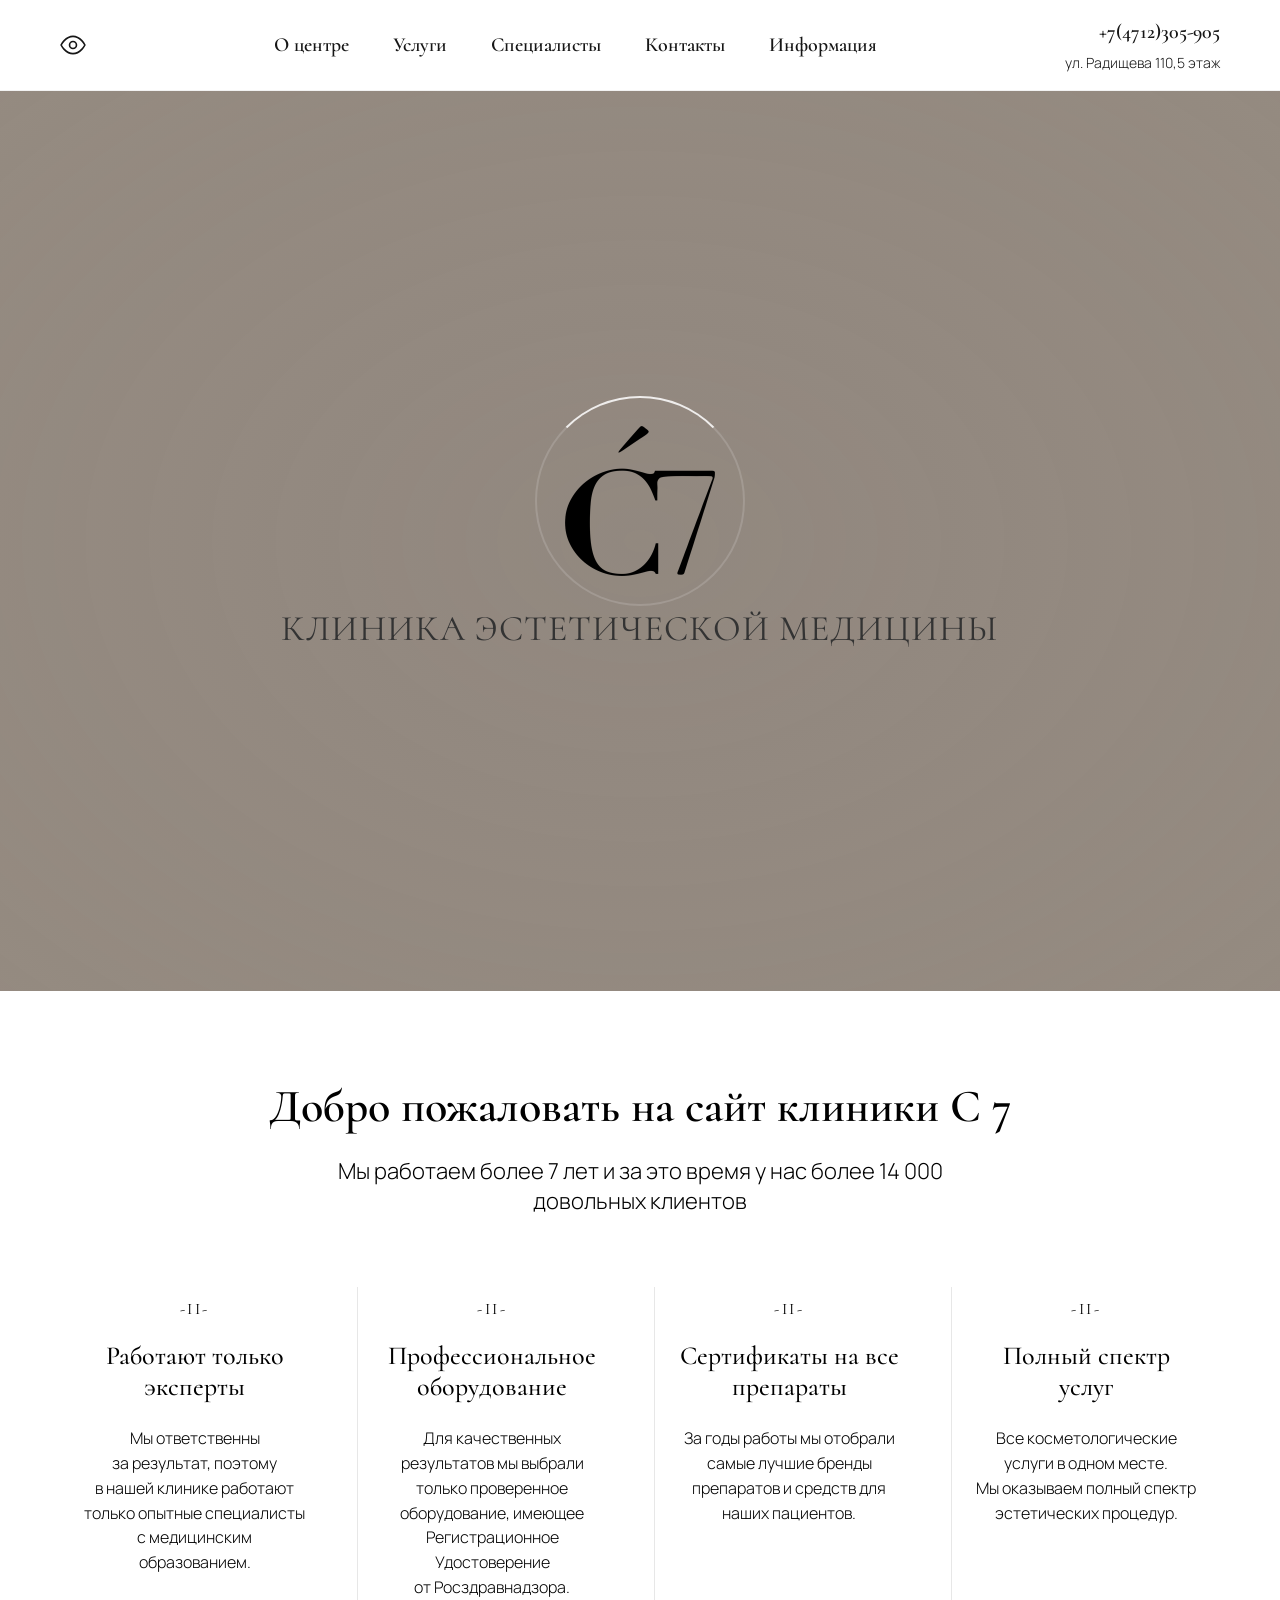
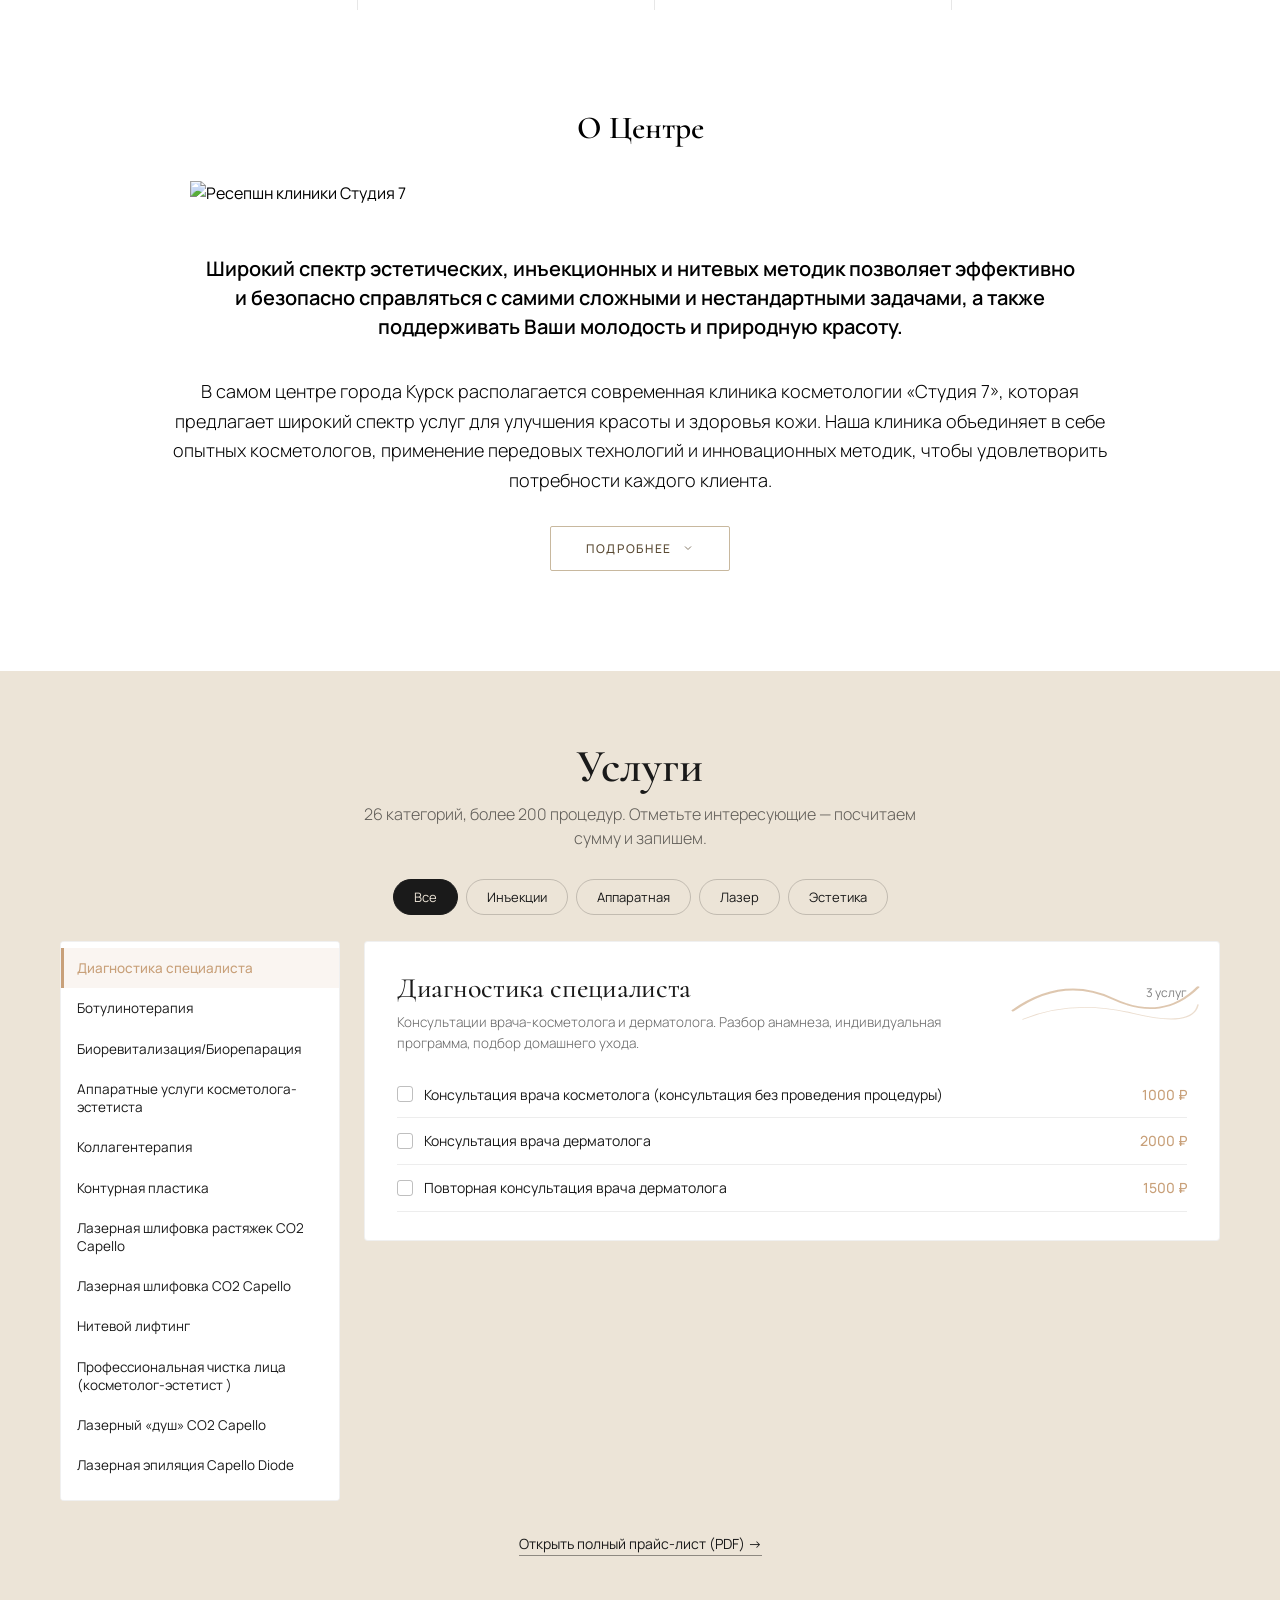
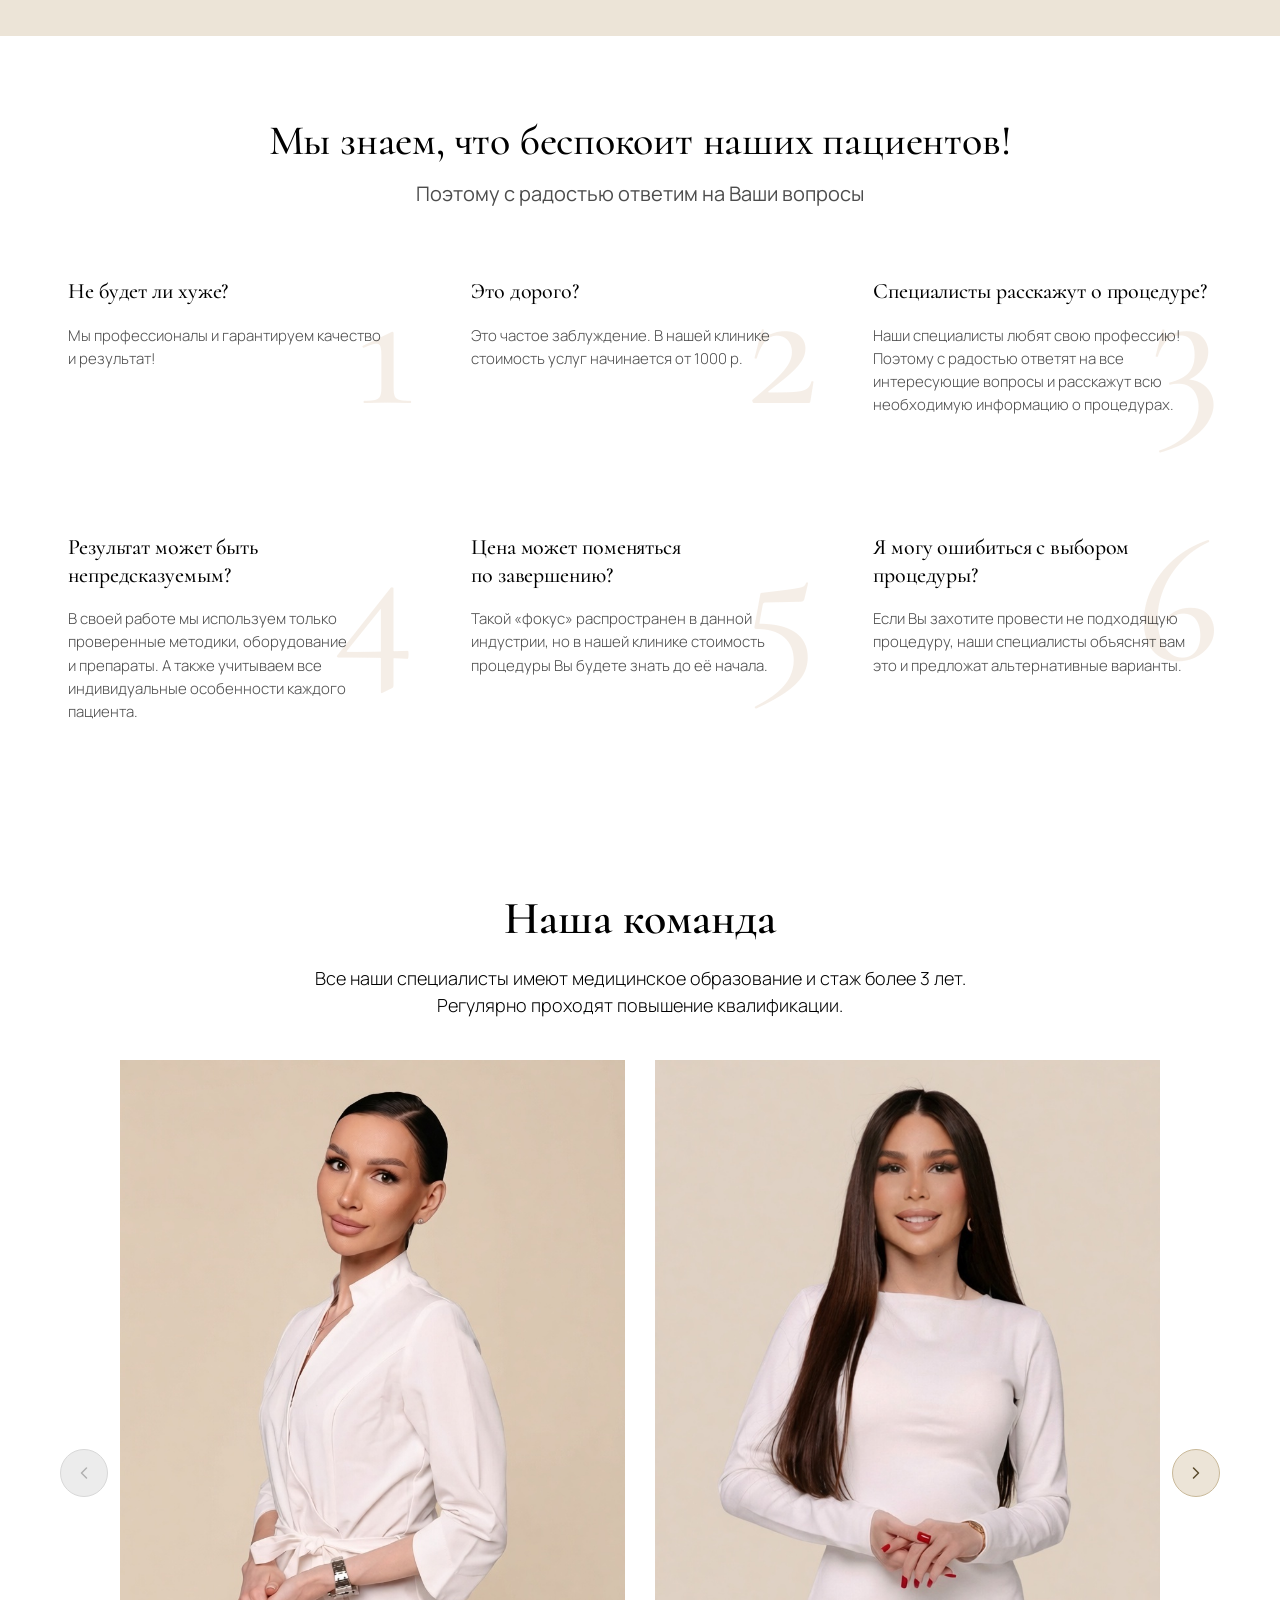
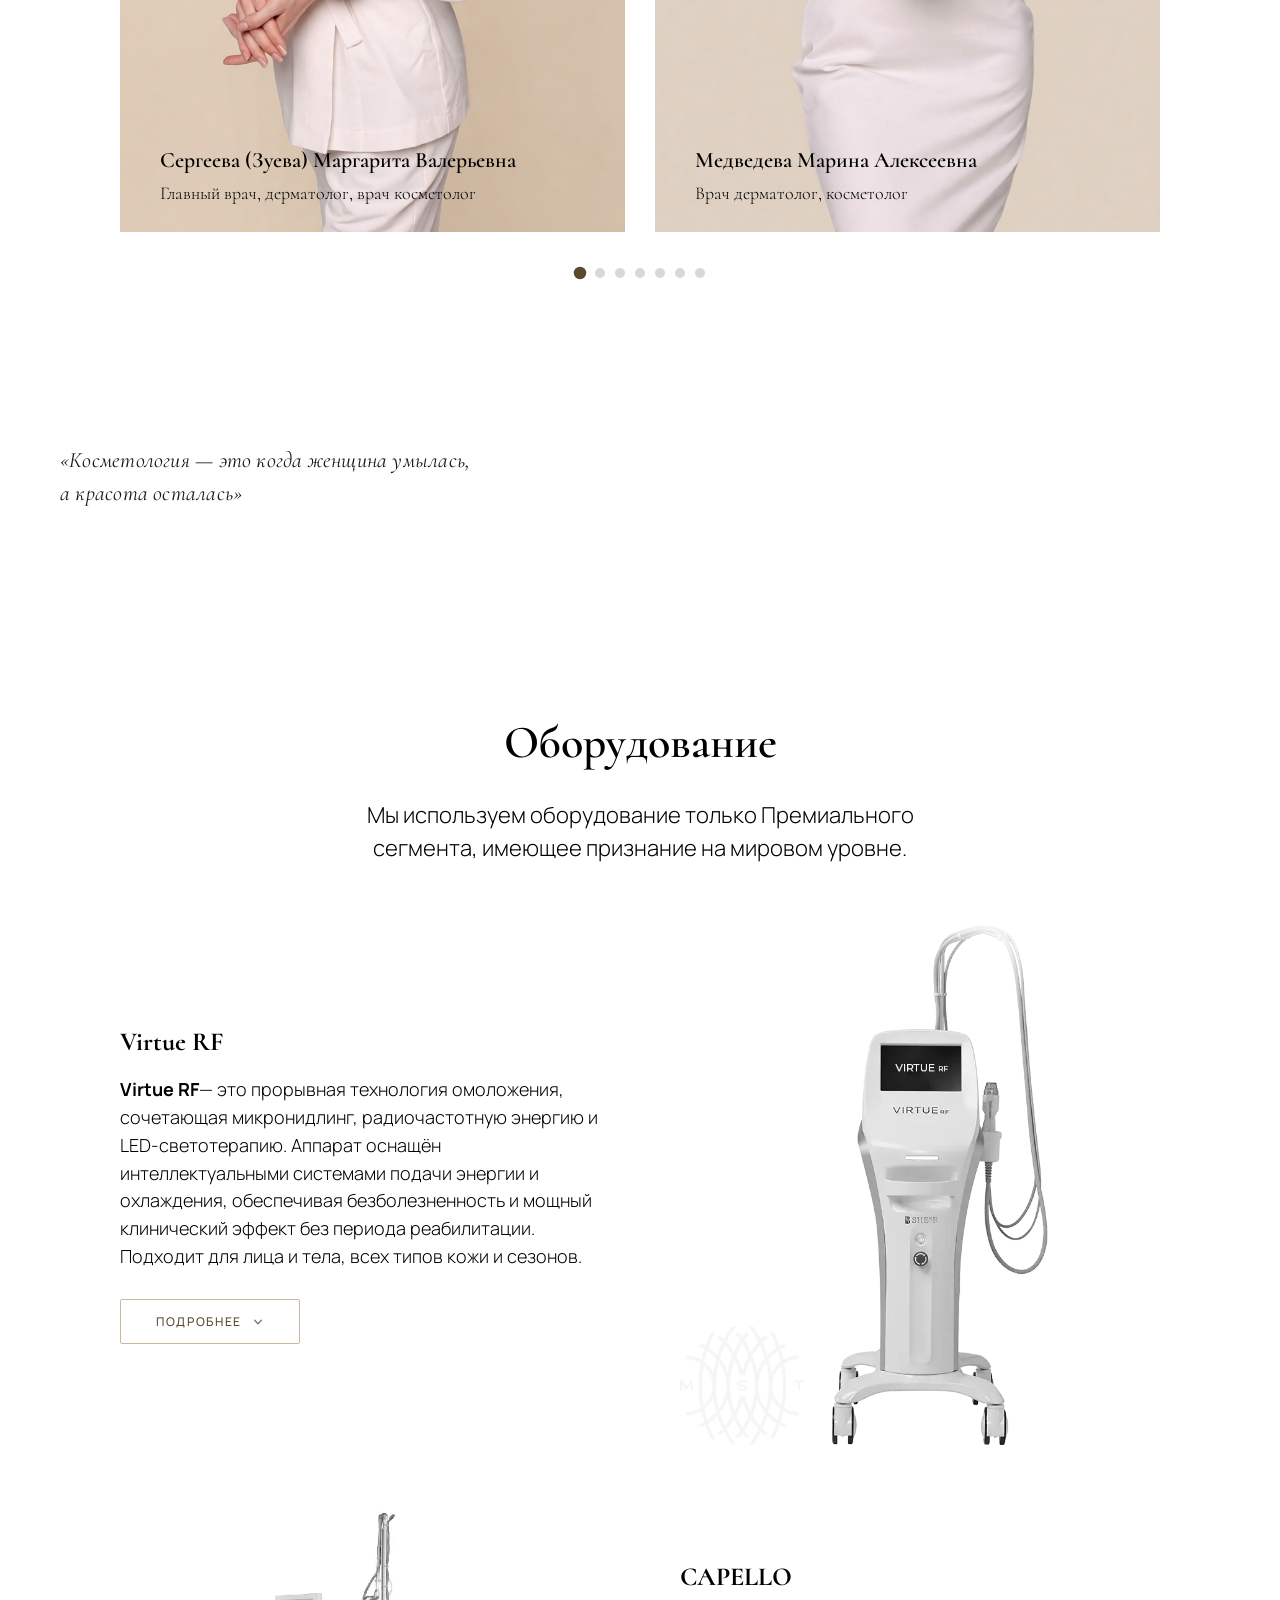
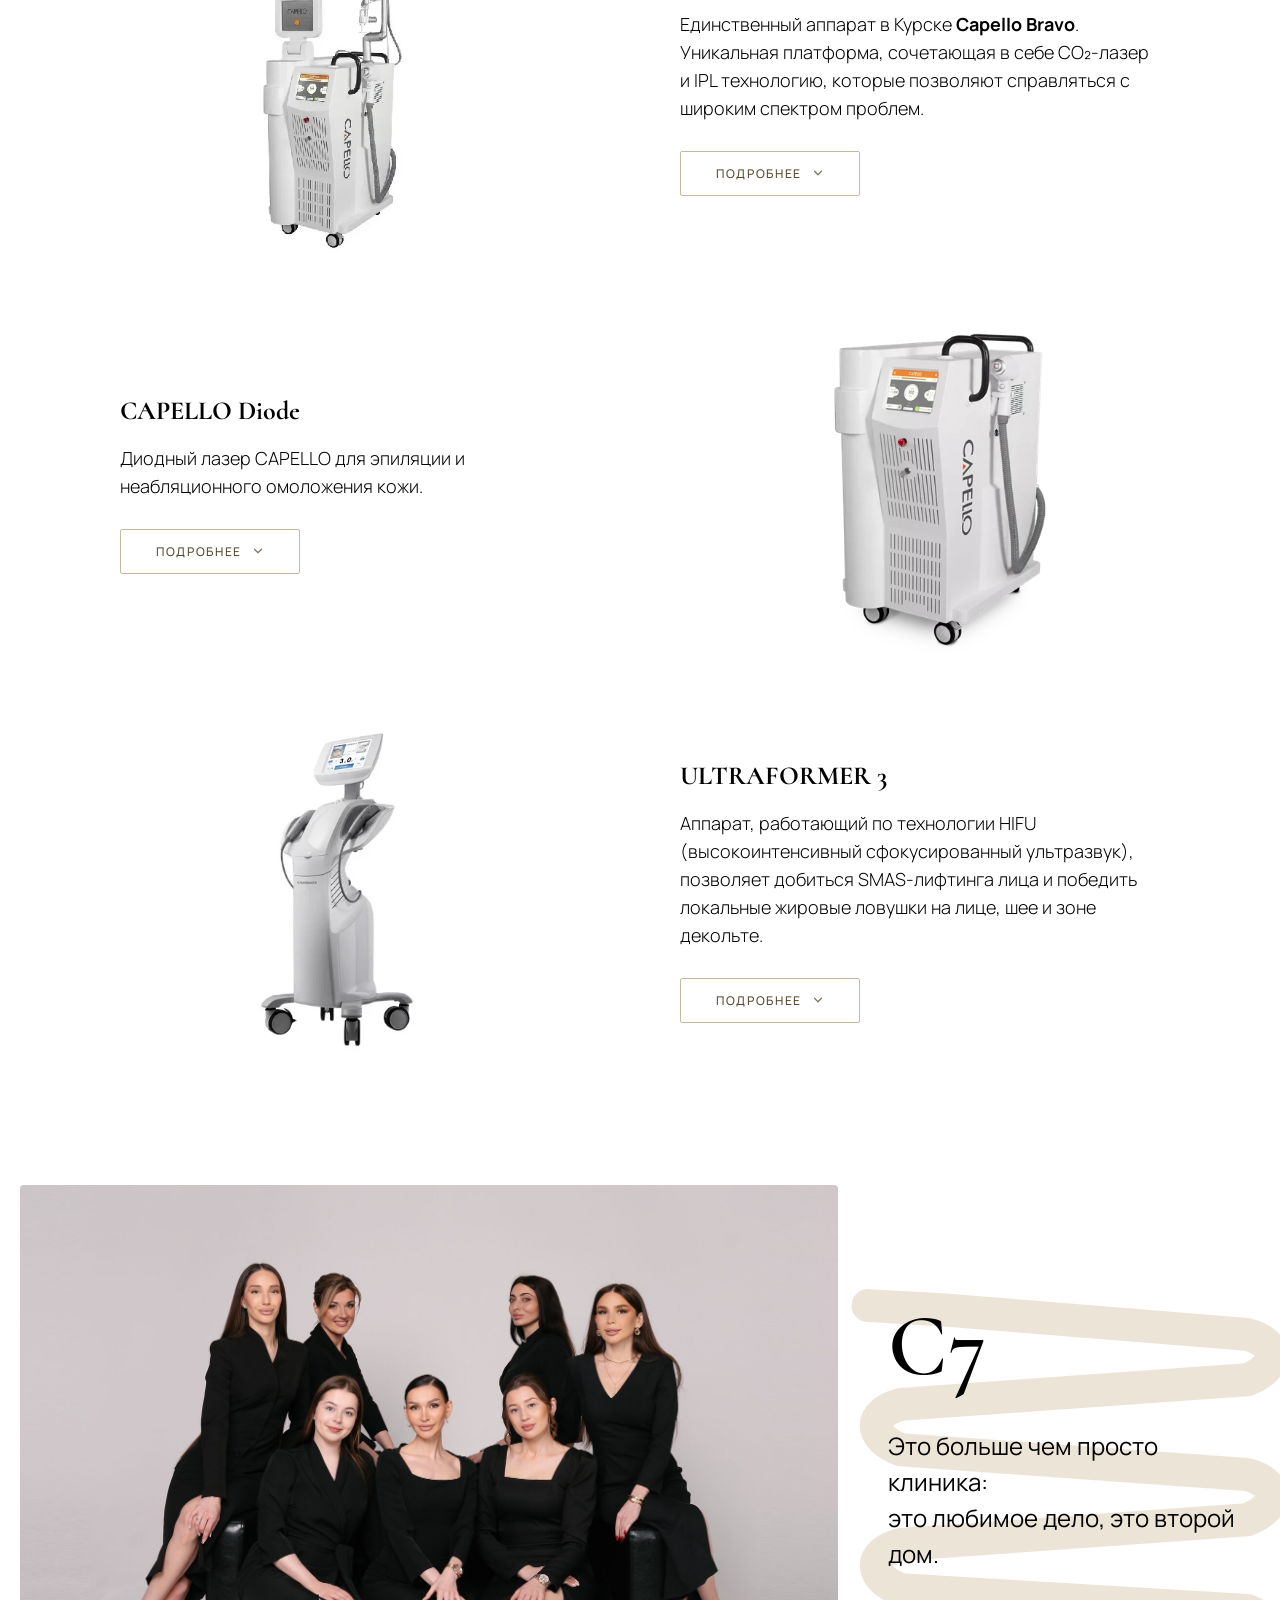
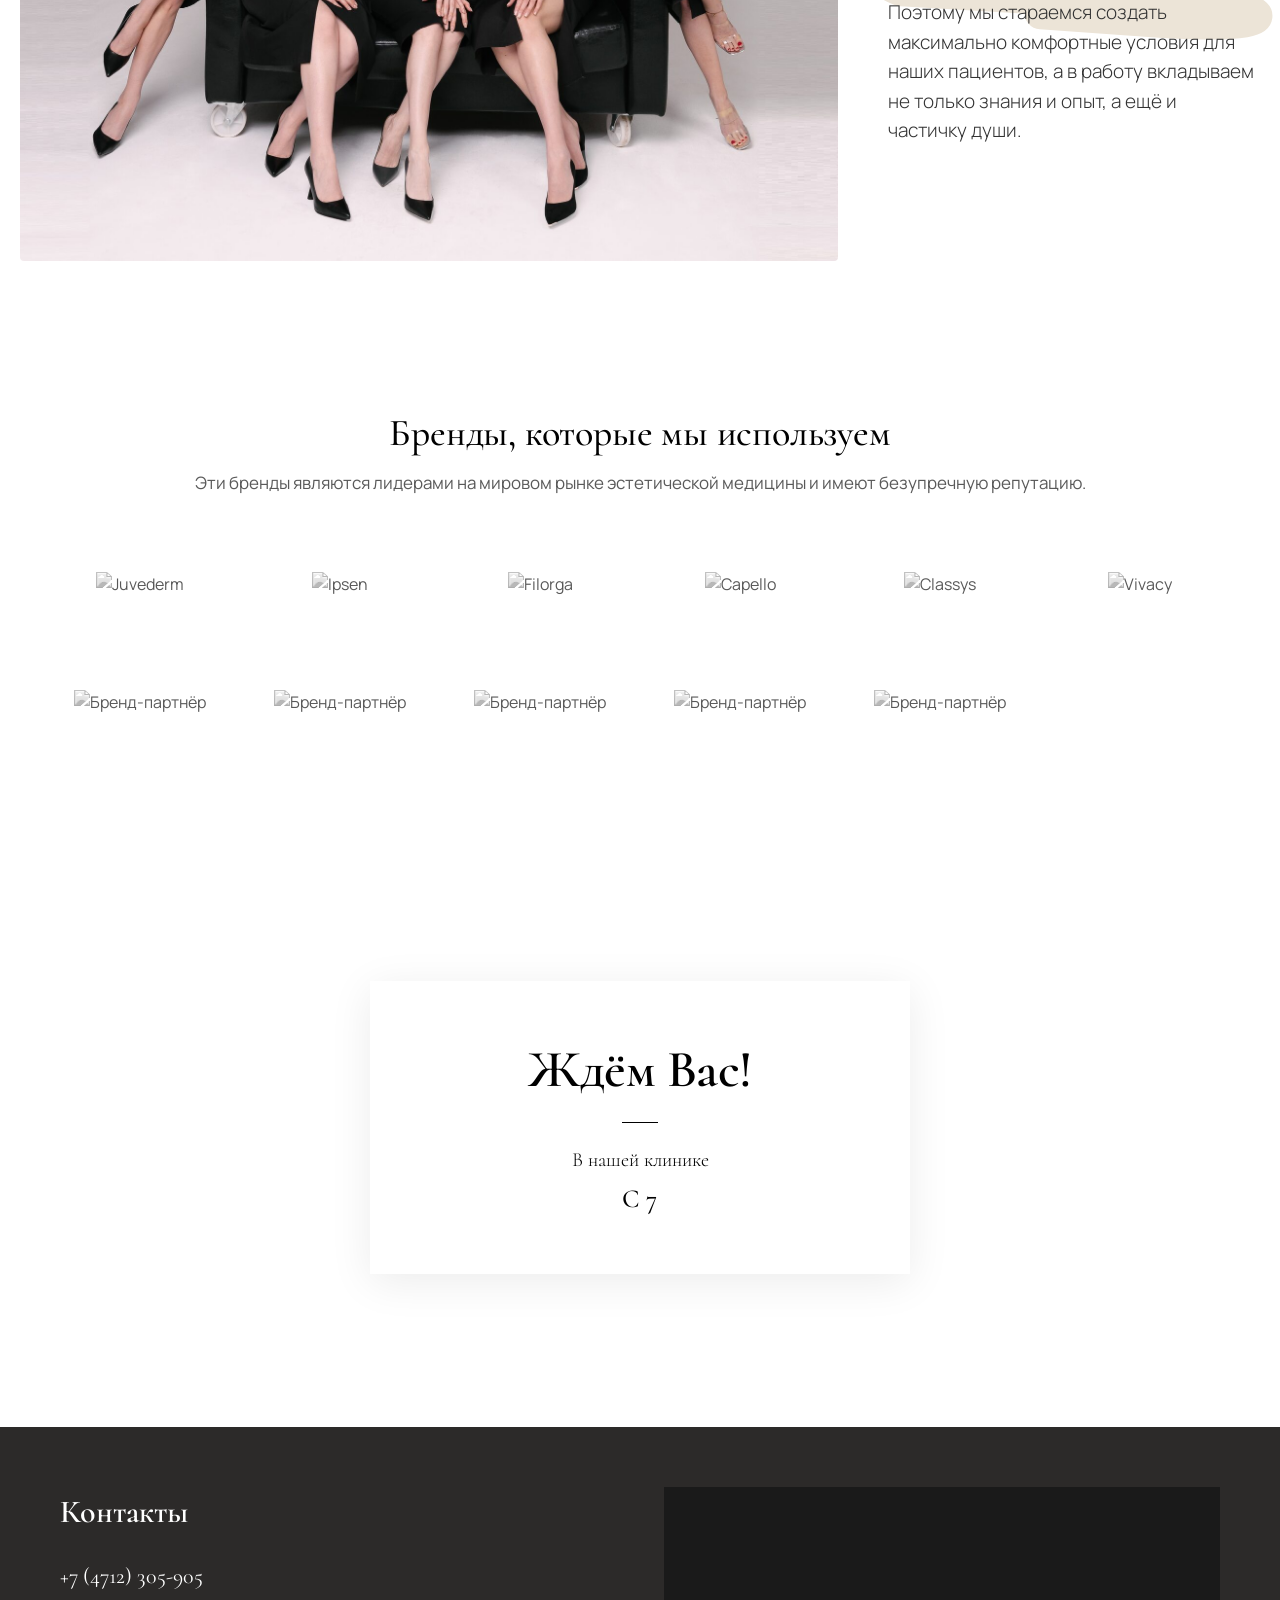
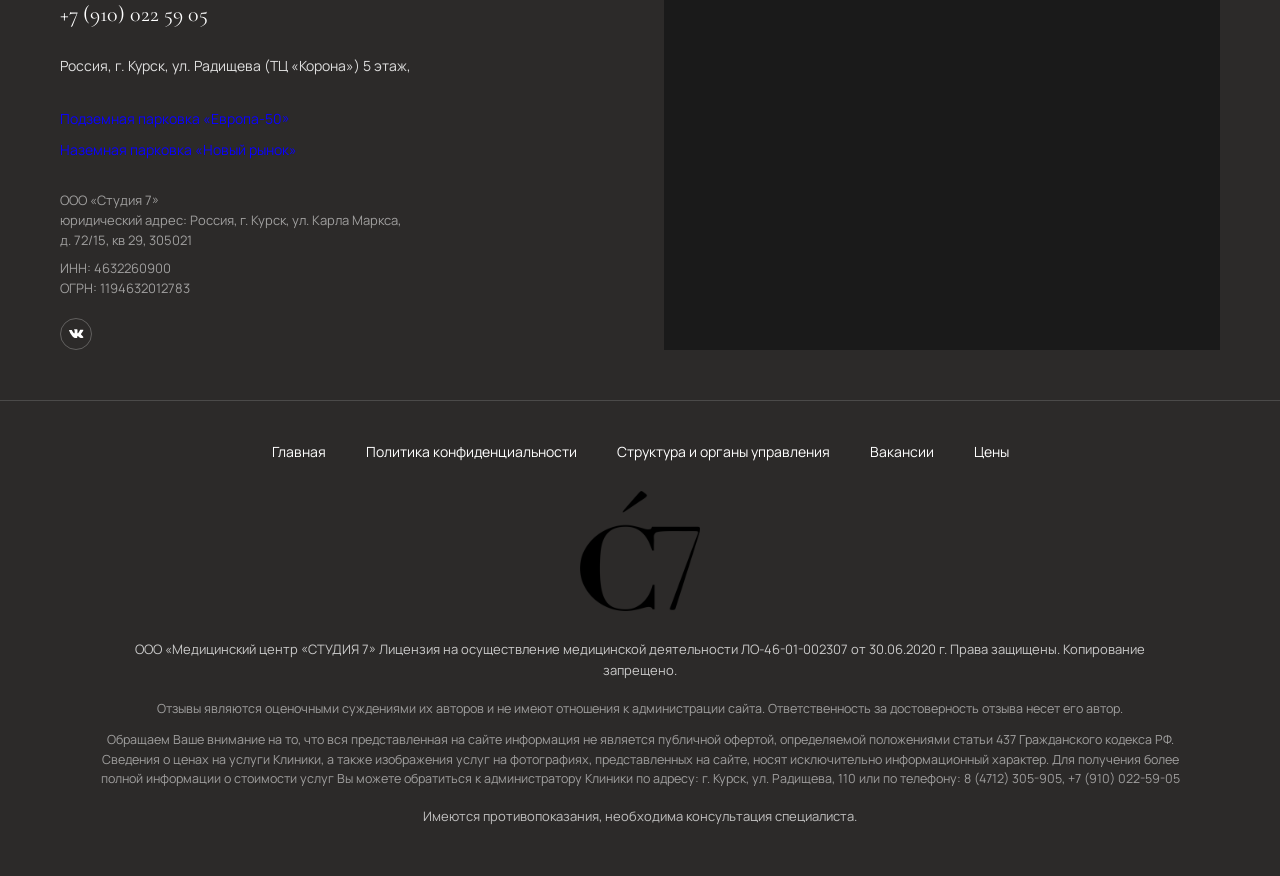
==== commit 6dde30a1: "Final" ====
--- a/index.html
+++ b/index.html
@@ -23,8 +23,7 @@
     <header class="site-header">
         <div class="container site-header__inner">
             <a href="#" class="site-header__access" aria-label="Версия для слабовидящих">
-                <svg width="20" height="20" viewBox="0 0 24 24" fill="currentColor" aria-hidden="true"><circle cx="12" cy="6" r="2"/><path d="M7.4 9.4l4.6 1.6 4.6-1.6.4 1.2-3.8 1.4 1 4 1.6 4-1.2.4-1.7-4.4h-1.4l-1.7 4.4-1.2-.4 1.6-4 1-4-3.8-1.4z"/></svg>
-                <span>Версия для<br>слабовидящих</span>
+                <svg width="26" height="26" viewBox="0 0 24 24" fill="none" stroke="currentColor" stroke-width="1.5" aria-hidden="true"><path d="M1 12s4-8 11-8 11 8 11 8-4 8-11 8S1 12 1 12z" stroke-linecap="round" stroke-linejoin="round"/><circle cx="12" cy="12" r="3.2"/></svg>
             </a>
             <nav class="site-header__nav" aria-label="Главное меню">
                 <a href="#about">О центре</a>
--- a/css/style.css
+++ b/css/style.css
@@ -83,9 +83,7 @@
    ХЕДЕР — фиксированный верх 1:1 с s7-kursk.ru
    ============================================================ */
 .site-header {
-    position: sticky;
-    top: 0;
-    z-index: 50;
+    position: relative;
     background: #fff;
     border-bottom: 1px solid rgba(0,0,0,.05);
 }
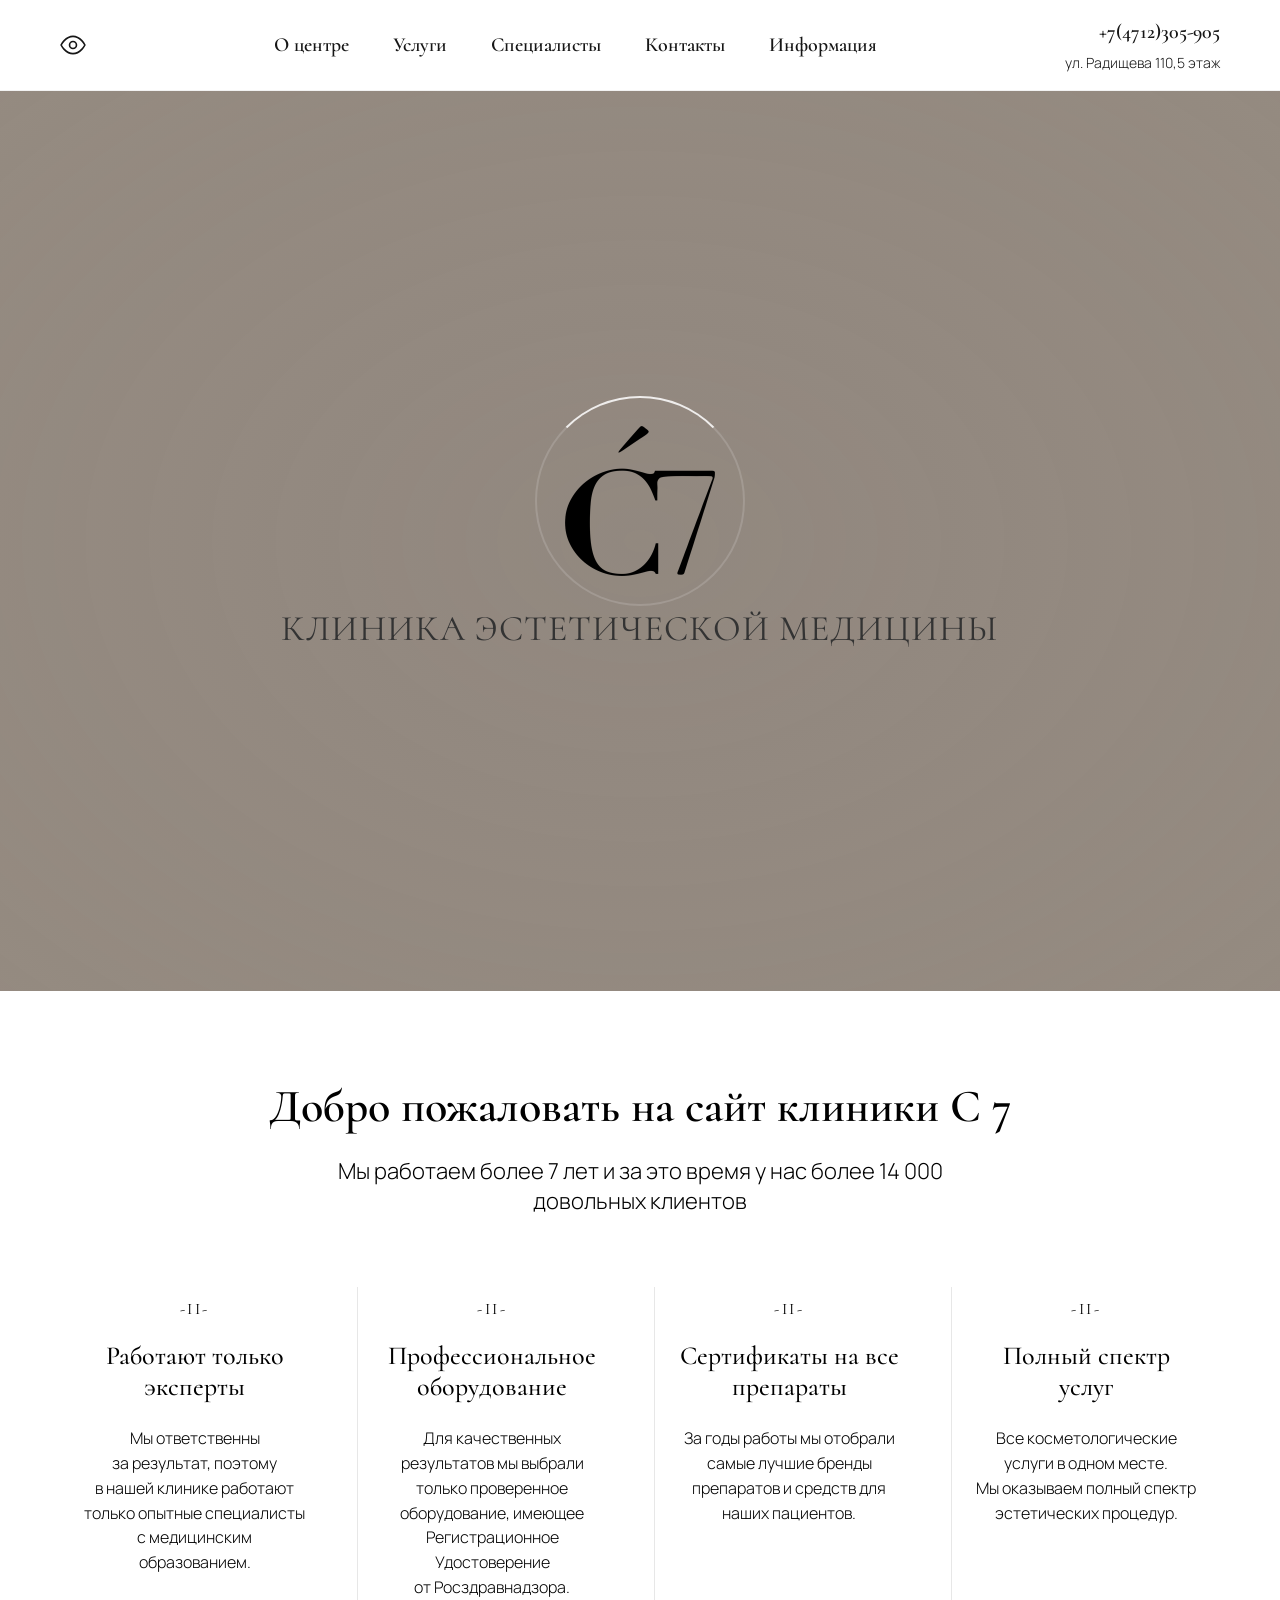
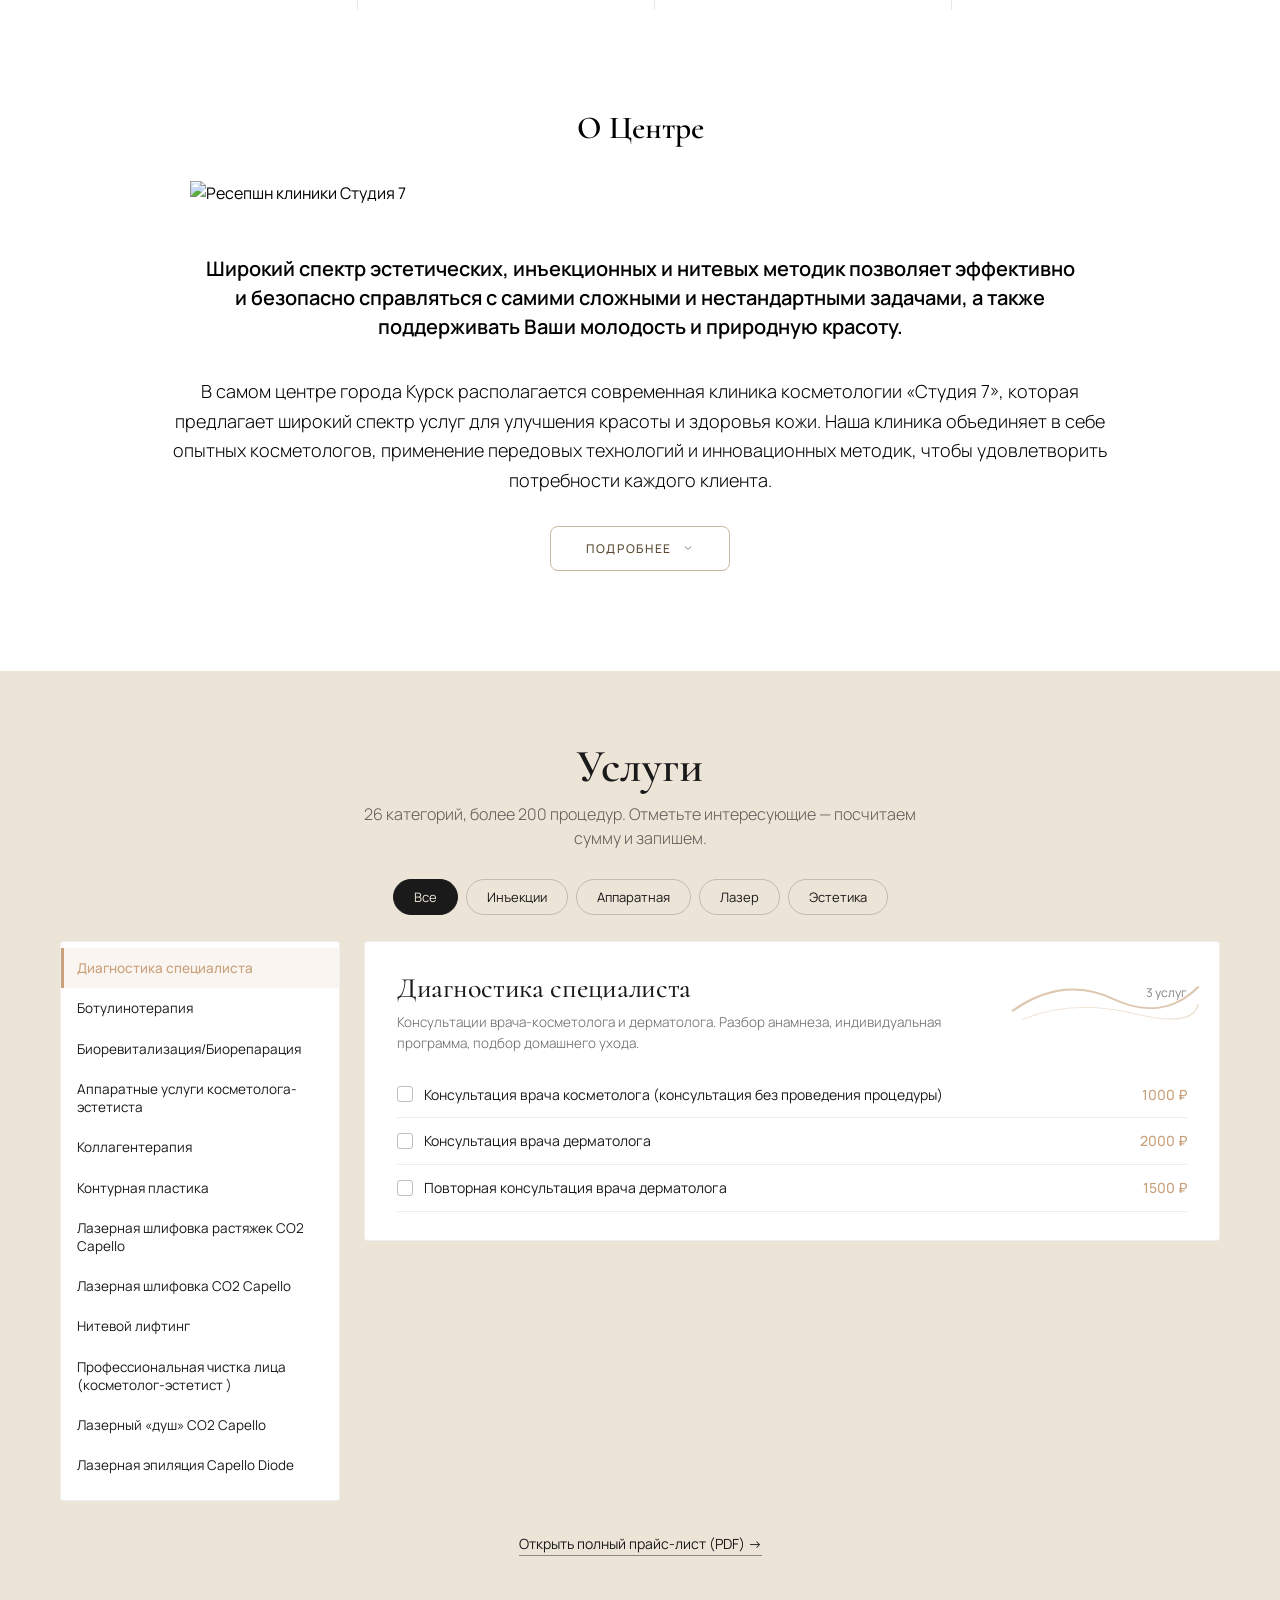
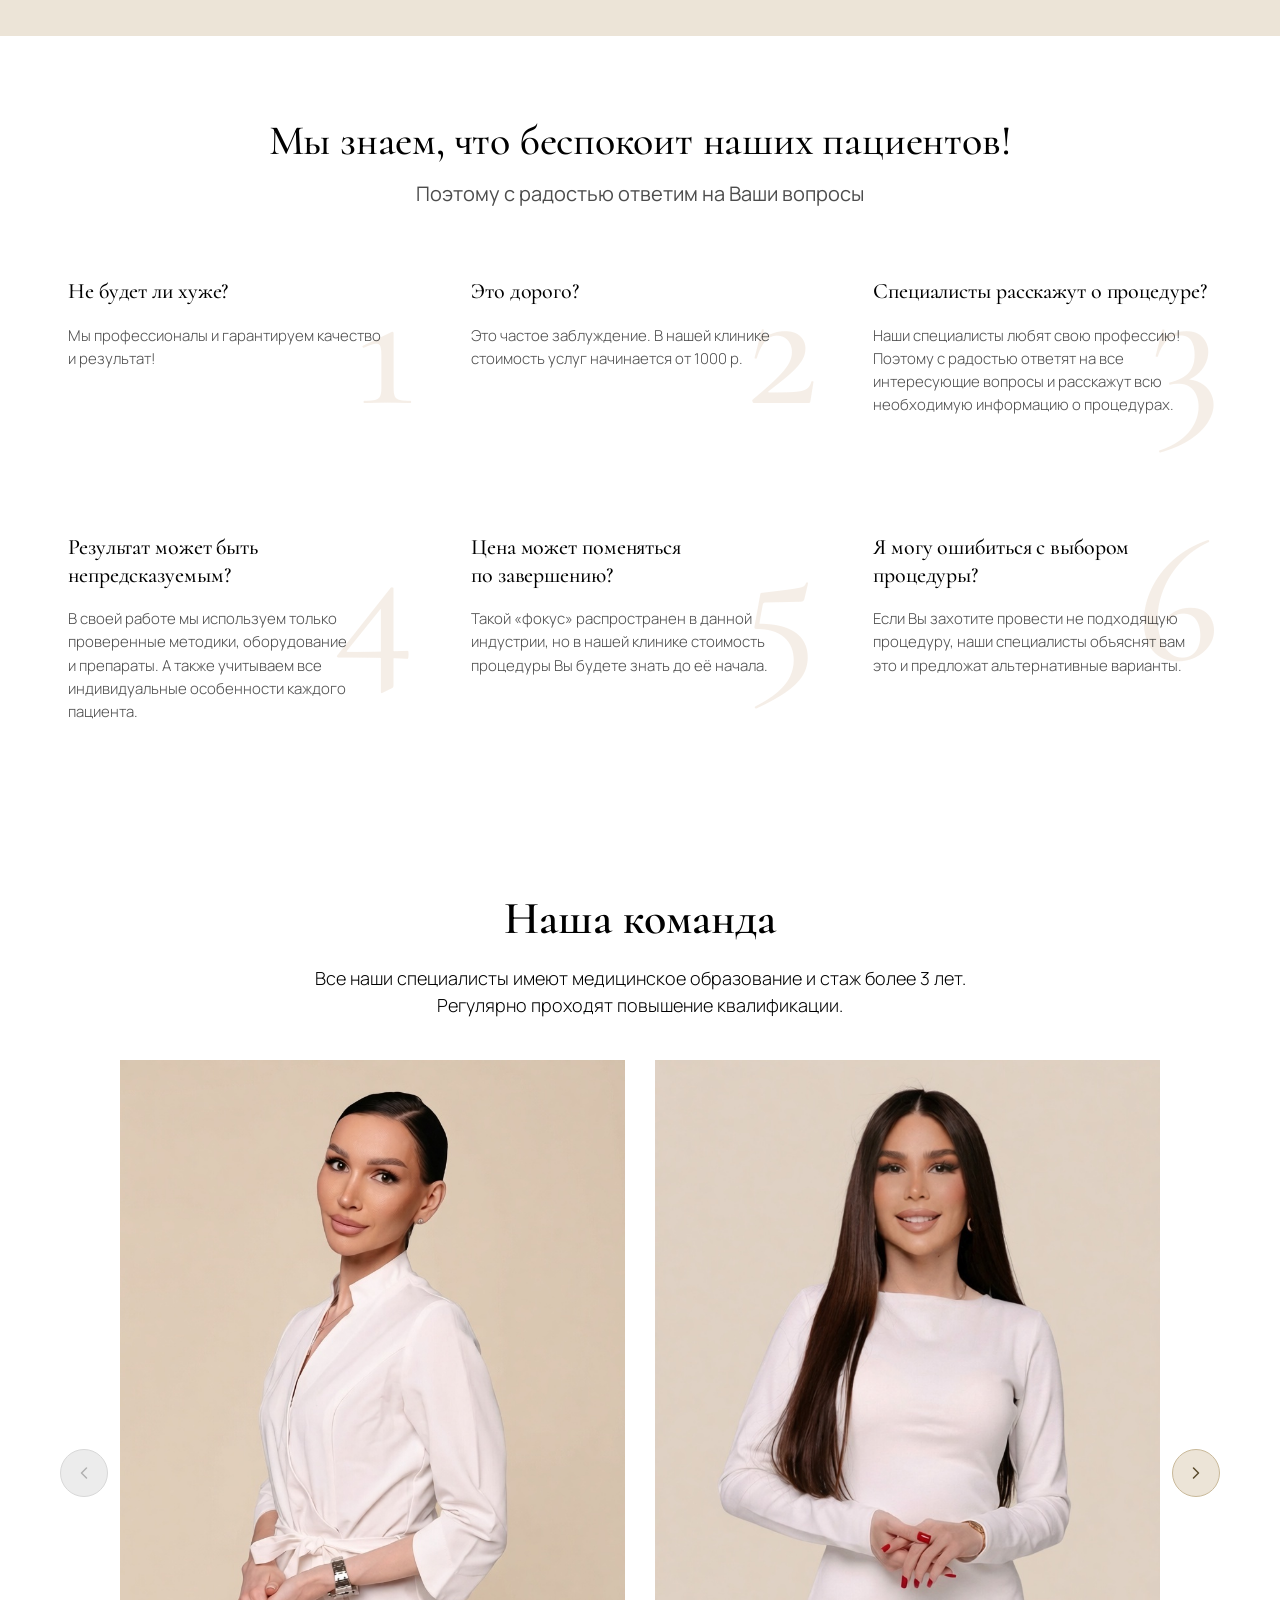
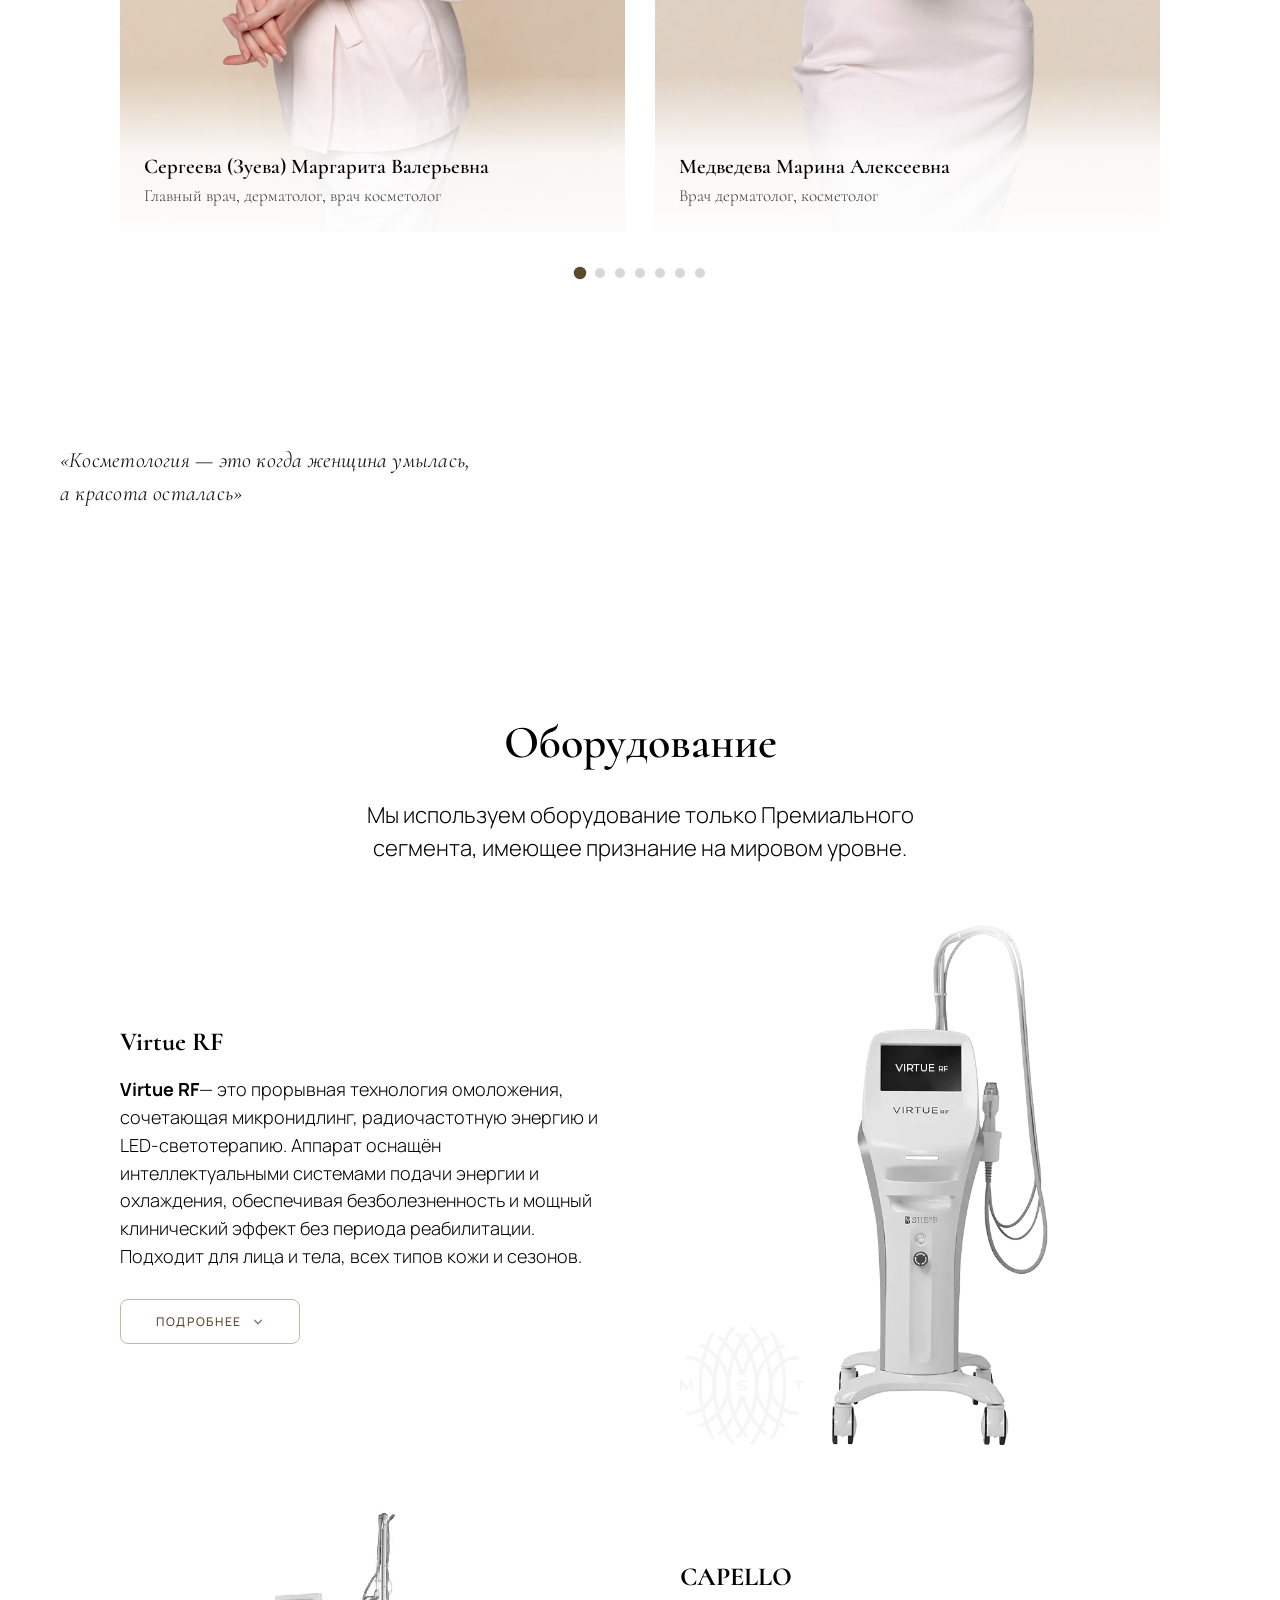
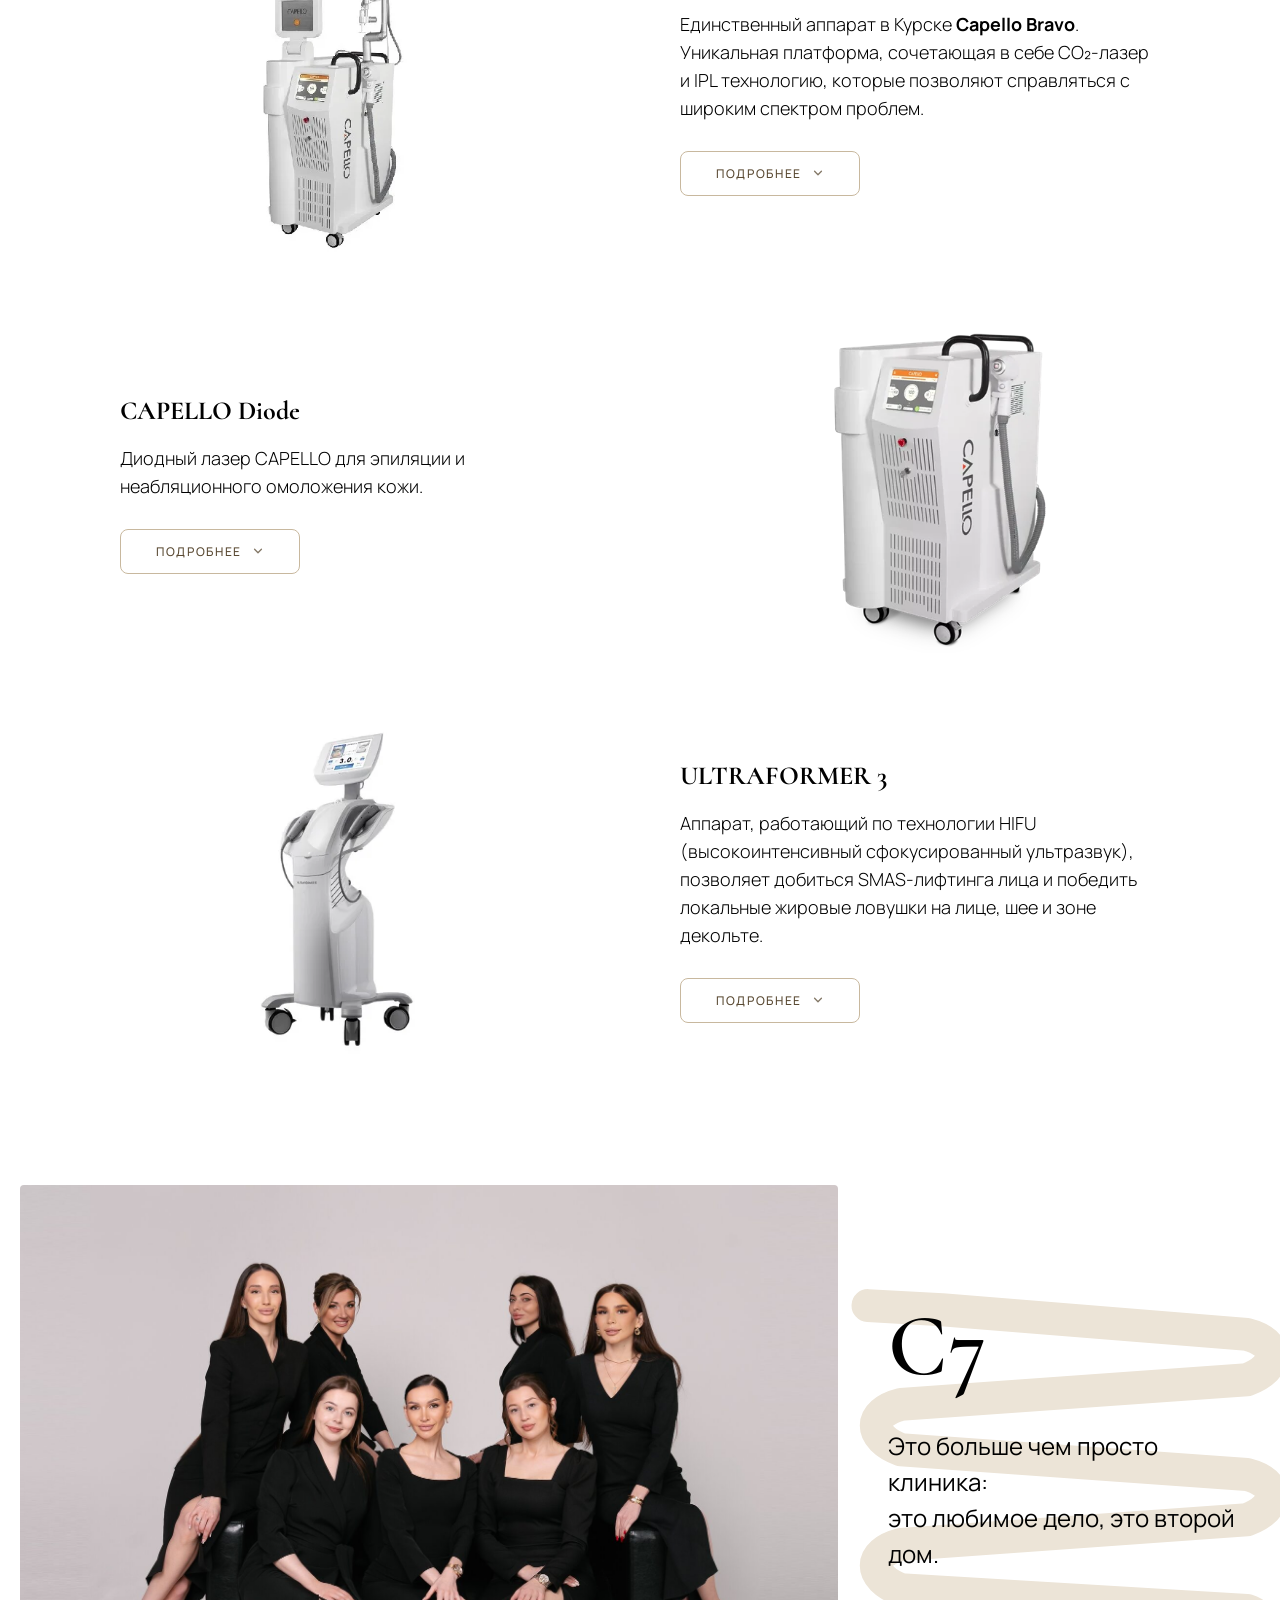
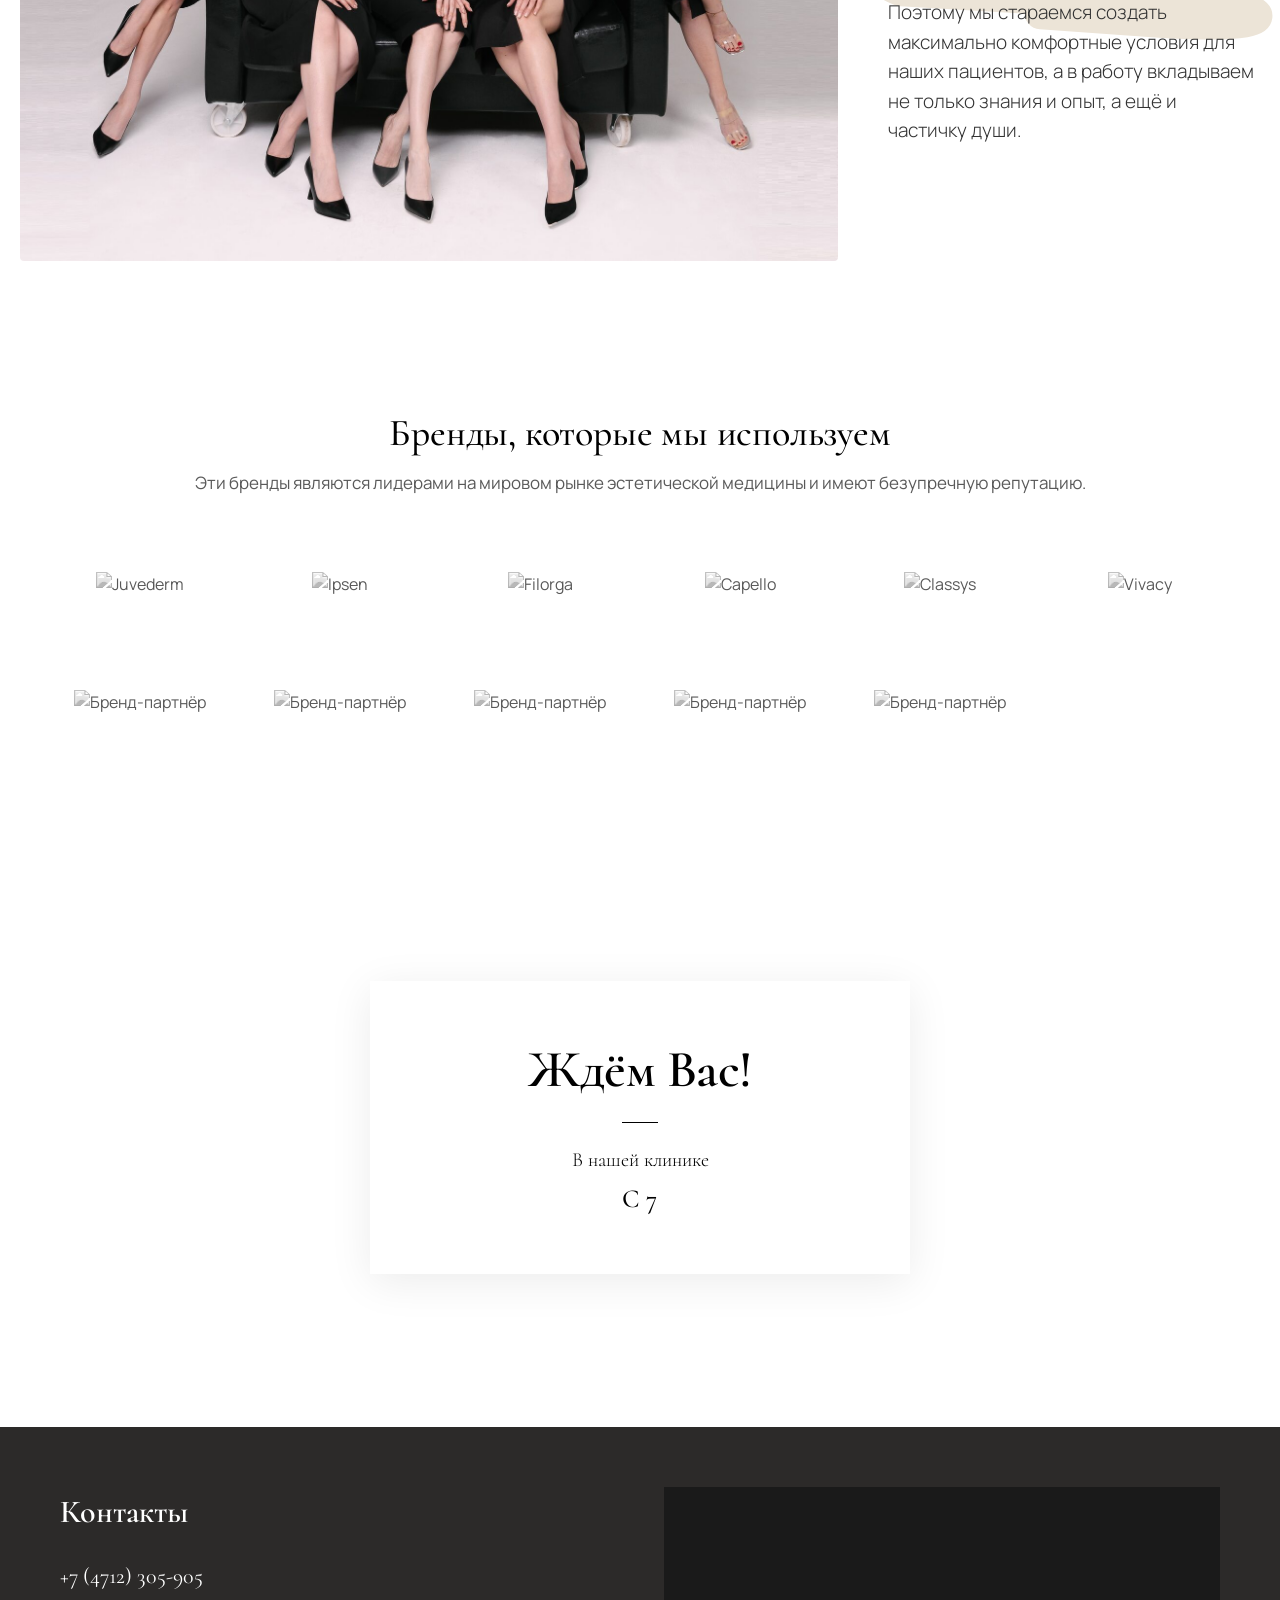
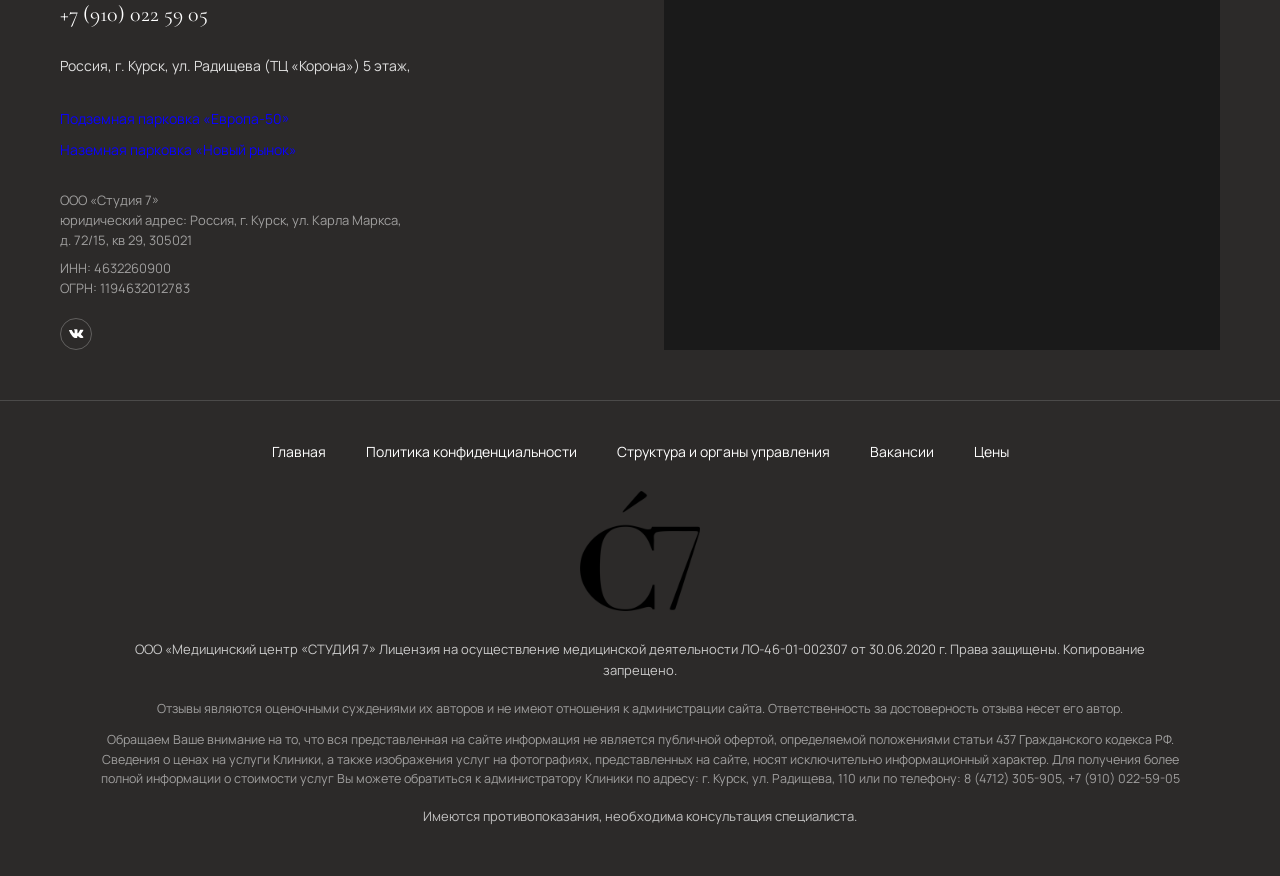
==== commit bad023c2: "Final" ====
--- a/index.html
+++ b/index.html
@@ -25,7 +25,7 @@
             <a href="#" class="site-header__access" aria-label="Версия для слабовидящих">
                 <svg width="26" height="26" viewBox="0 0 24 24" fill="none" stroke="currentColor" stroke-width="1.5" aria-hidden="true"><path d="M1 12s4-8 11-8 11 8 11 8-4 8-11 8S1 12 1 12z" stroke-linecap="round" stroke-linejoin="round"/><circle cx="12" cy="12" r="3.2"/></svg>
             </a>
-            <nav class="site-header__nav" aria-label="Главное меню">
+            <nav class="site-header__nav" id="site-nav" aria-label="Главное меню">
                 <a href="#about">О центре</a>
                 <a href="#services">Услуги</a>
                 <a href="#doctors">Специалисты</a>
@@ -36,6 +36,12 @@
                 <a href="tel:+74712305905" class="site-header__phone">+7(4712)305-905</a>
                 <span class="site-header__address">ул. Радищева 110,5 этаж</span>
             </div>
+            <!-- Бургер-кнопка — видна только на мобиле -->
+            <button type="button" class="site-header__burger" data-burger aria-label="Открыть меню" aria-expanded="false" aria-controls="site-nav">
+                <span class="site-header__burger-line"></span>
+                <span class="site-header__burger-line"></span>
+                <span class="site-header__burger-line"></span>
+            </button>
         </div>
     </header>
 
--- a/css/style.css
+++ b/css/style.css
@@ -86,6 +86,41 @@
     position: relative;
     background: #fff;
     border-bottom: 1px solid rgba(0,0,0,.05);
+    z-index: 100;
+}
+
+/* ── Бургер-кнопка (только мобила) ─────────────────────── */
+.site-header__burger {
+    display: none;
+    flex-direction: column;
+    justify-content: center;
+    align-items: center;
+    width: 36px;
+    height: 36px;
+    padding: 0;
+    background: transparent;
+    border: none;
+    cursor: pointer;
+    z-index: 200;
+    gap: 5px;
+}
+.site-header__burger-line {
+    display: block;
+    width: 22px;
+    height: 2px;
+    background: #1a1a1a;
+    border-radius: 2px;
+    transition: transform .3s var(--ease), opacity .25s var(--ease);
+}
+/* Анимация в «X» */
+.is-menu-open .site-header__burger-line:nth-child(1) {
+    transform: translateY(7px) rotate(45deg);
+}
+.is-menu-open .site-header__burger-line:nth-child(2) {
+    opacity: 0;
+}
+.is-menu-open .site-header__burger-line:nth-child(3) {
+    transform: translateY(-7px) rotate(-45deg);
 }
 .site-header__inner {
     display: flex;
@@ -1463,7 +1498,7 @@
     color: #5a4a33;
     background: transparent;
     border: 1px solid #C8B89E;
-    border-radius: 2px;
+    border-radius: 8px;
     cursor: pointer;
     transition:
         background-color .3s var(--ease),
@@ -1608,8 +1643,11 @@
 .doctors__arrow--prev { left: 0; }
 .doctors__arrow--next { right: 0; }
 
-/* Карточка — фото фоном на всю карточку, текст оверлеем снизу.
-   На hover плавный зум фото с overflow:hidden, как в оригинале. */
+/* Карточка врача:
+   ДЕСКТОП (≥1025px) — фото на всю карточку, имя/специализация ОВЕРЛЕЕМ снизу
+                       (плавный белый градиент для читаемости).
+   ПЛАНШЕТ + МОБИЛА (≤1024px) — фото сверху, имя/специализация ПОД фото.
+   Hover-zoom фото на всех ширинах. */
 .doctors__card {
     position: relative;
     aspect-ratio: 360 / 550;
@@ -1617,39 +1655,54 @@
     background: #f2f2f2;
     cursor: default;
 }
+.doctors__card-link {
+    display: block;
+    color: inherit;
+    text-decoration: none;
+    width: 100%;
+    height: 100%;
+    position: relative;
+}
 
 .doctors__card-media {
     position: absolute;
     inset: 0;
-    transition: transform .5s ease;
+    overflow: hidden;
 }
 .doctors__card-media img {
     width: 100%;
     height: 100%;
     object-fit: cover;
     display: block;
-}
-
-/* Hover-zoom — лёгкий масштаб фото, фон карточки обрезает выход за края */
-.doctors__card:hover .doctors__card-media {
+    transition: transform .5s ease;
+}
+.doctors__card:hover .doctors__card-media img,
+.doctors__card-link:hover .doctors__card-media img {
     transform: scale(1.05);
 }
 
-/* Текст-оверлей снизу карточки */
+/* Текст-оверлей снизу карточки с белым градиентом для читаемости */
 .doctors__card-info {
     position: absolute;
     left: 0;
     right: 0;
     bottom: 0;
-    padding: 20px 40px 24px;
+    padding: 80px 24px 24px;
     z-index: 2;
+    background: linear-gradient(
+        to bottom,
+        rgba(255, 255, 255, 0),
+        rgba(255, 255, 255, 0.85) 50%,
+        rgba(255, 255, 255, 0.95)
+    );
+    pointer-events: none;
 }
 
 .doctors__card-name {
     font-family: var(--font-serif);
     font-weight: 600;
-    font-size: 22px;
-    line-height: 29.7px;
+    font-size: 21px;
+    line-height: 1.25;
     color: #000;
     margin: 0 0 4px;
 }
@@ -1657,10 +1710,42 @@
 .doctors__card-role {
     font-family: var(--font-serif);
     font-weight: 300;
-    font-size: 18px;
-    line-height: 27.9px;
-    color: #000;
+    font-size: 17px;
+    line-height: 1.35;
+    color: rgba(0,0,0,.78);
     margin: 0;
+}
+
+/* ── ПЛАНШЕТ + МОБИЛА: фото сверху, текст под ним ── */
+@media (max-width: 1024px) {
+    .doctors__card {
+        aspect-ratio: auto;
+        display: flex;
+        flex-direction: column;
+        background: transparent;
+        overflow: visible;
+    }
+    .doctors__card-link {
+        display: flex;
+        flex-direction: column;
+        height: auto;
+        position: static;
+    }
+    .doctors__card-media {
+        position: relative;
+        inset: auto;
+        aspect-ratio: 360 / 480;
+        overflow: hidden;
+        background: #f2f2f2;
+    }
+    .doctors__card-info {
+        position: static;
+        background: transparent;
+        padding: 14px 4px 0;
+        pointer-events: auto;
+    }
+    .doctors__card-name { font-size: 19px; }
+    .doctors__card-role { font-size: 15px; }
 }
 
 /* Индикаторы-точки под слайдером */
@@ -1833,7 +1918,7 @@
    ============================================================ */
 
 .doctor-page {
-    padding: 150px 0 75px;
+    padding: 40px 0 75px;
     background: #fff;
 }
 
@@ -1932,13 +2017,15 @@
     display: inline-flex;
     align-items: center;
     gap: 8px;
-    margin-top: 36px;
+    margin-top: 0;
+    margin-bottom: 28px;
     padding: 10px 20px;
     font-family: var(--font-body);
     font-size: 13px;
     color: #2c2a29;
     background: #fff;
     border: 1px solid #c8a079;
+    border-radius: 8px;
     text-decoration: none;
     transition: background-color .25s var(--ease), color .25s var(--ease);
 }
@@ -1978,7 +2065,7 @@
 .doctor-page__cert:hover { transform: scale(1.02); }
 
 @media (max-width: 1024px) {
-    .doctor-page { padding: 110px 0 60px; }
+    .doctor-page { padding: 32px 0 60px; }
     .doctor-page__hero { grid-template-columns: 280px 1fr; }
     .doctor-page__photo { width: 280px; }
     .doctor-page__info { padding: 40px 36px; }
@@ -1986,12 +2073,13 @@
     .doctor-page__certs-grid { grid-template-columns: repeat(3, 1fr); }
 }
 @media (max-width: 768px) {
-    .doctor-page { padding: 90px 0 48px; }
+    .doctor-page { padding: 24px 0 48px; }
     .doctor-page__hero { grid-template-columns: 1fr; gap: 0; }
     .doctor-page__photo { width: 100%; aspect-ratio: 4 / 5; }
     .doctor-page__info { padding: 32px 24px; }
     .doctor-page__certs-grid { grid-template-columns: repeat(2, 1fr); }
     .doctor-page__certs-title { font-size: 22px; }
+    .doctor-page__back { margin-bottom: 20px; }
 }
 
 /* ============================================================
@@ -2169,9 +2257,69 @@
 @media (max-width: 1024px) {
     .site-header__inner { height: 80px; }
     .site-header__access span { display: none; }
-    .site-header__nav { gap: 18px; }
-    .site-header__nav a { font-size: 15px; }
     .site-header__phone { font-size: 16px; }
+
+    /* Бургер виден на планшете и мобиле */
+    .site-header__burger { display: inline-flex; }
+
+    /* Меню превращается в drawer: выезжает справа, fullscreen */
+    .site-header__nav {
+        position: fixed;
+        top: 0;
+        right: 0;
+        bottom: 0;
+        width: 80%;
+        max-width: 320px;
+        background: #fff;
+        flex-direction: column;
+        justify-content: flex-start;
+        align-items: stretch;
+        gap: 0;
+        padding: 80px 32px 32px;
+        box-shadow: -8px 0 24px rgba(0,0,0,.15);
+        transform: translateX(100%);
+        transition: transform .35s var(--ease);
+        z-index: 150;
+        overflow-y: auto;
+    }
+    .site-header__nav a {
+        display: block;
+        padding: 16px 0;
+        font-size: 20px;
+        font-family: var(--font-serif);
+        font-weight: 600;
+        color: #1a1a1a;
+        border-bottom: 1px solid rgba(0,0,0,.08);
+    }
+    .site-header__nav a:last-child { border-bottom: none; }
+    .is-menu-open .site-header__nav {
+        transform: translateX(0);
+    }
+
+    /* Backdrop — ниже хедера (z-index 90), чтобы X-кнопка кликалась. */
+    body.is-menu-open::before {
+        content: "";
+        position: fixed;
+        inset: 0;
+        background: rgba(0,0,0,.25);
+        z-index: 90;
+        animation: backdropIn .3s var(--ease);
+    }
+    @keyframes backdropIn {
+        from { opacity: 0; }
+        to { opacity: 1; }
+    }
+
+    body.is-menu-open .site-header {
+        z-index: 200;
+        position: relative;
+    }
+    body.is-menu-open .site-header__burger {
+        position: relative;
+        z-index: 220;
+    }
+
+    body.is-menu-open { overflow: hidden; }
 
     .equipment { padding: 56px 0 24px; }
     .equipment__title { font-size: 36px; }
@@ -2187,8 +2335,6 @@
 }
 @media (max-width: 768px) {
     .site-header__inner { height: 64px; padding: 0 14px; gap: 10px; }
-    .site-header__access span { display: none; }
-    .site-header__nav { display: none; }
     .site-header__phone { font-size: 15px; }
     .site-header__address { font-size: 11px; }
 
